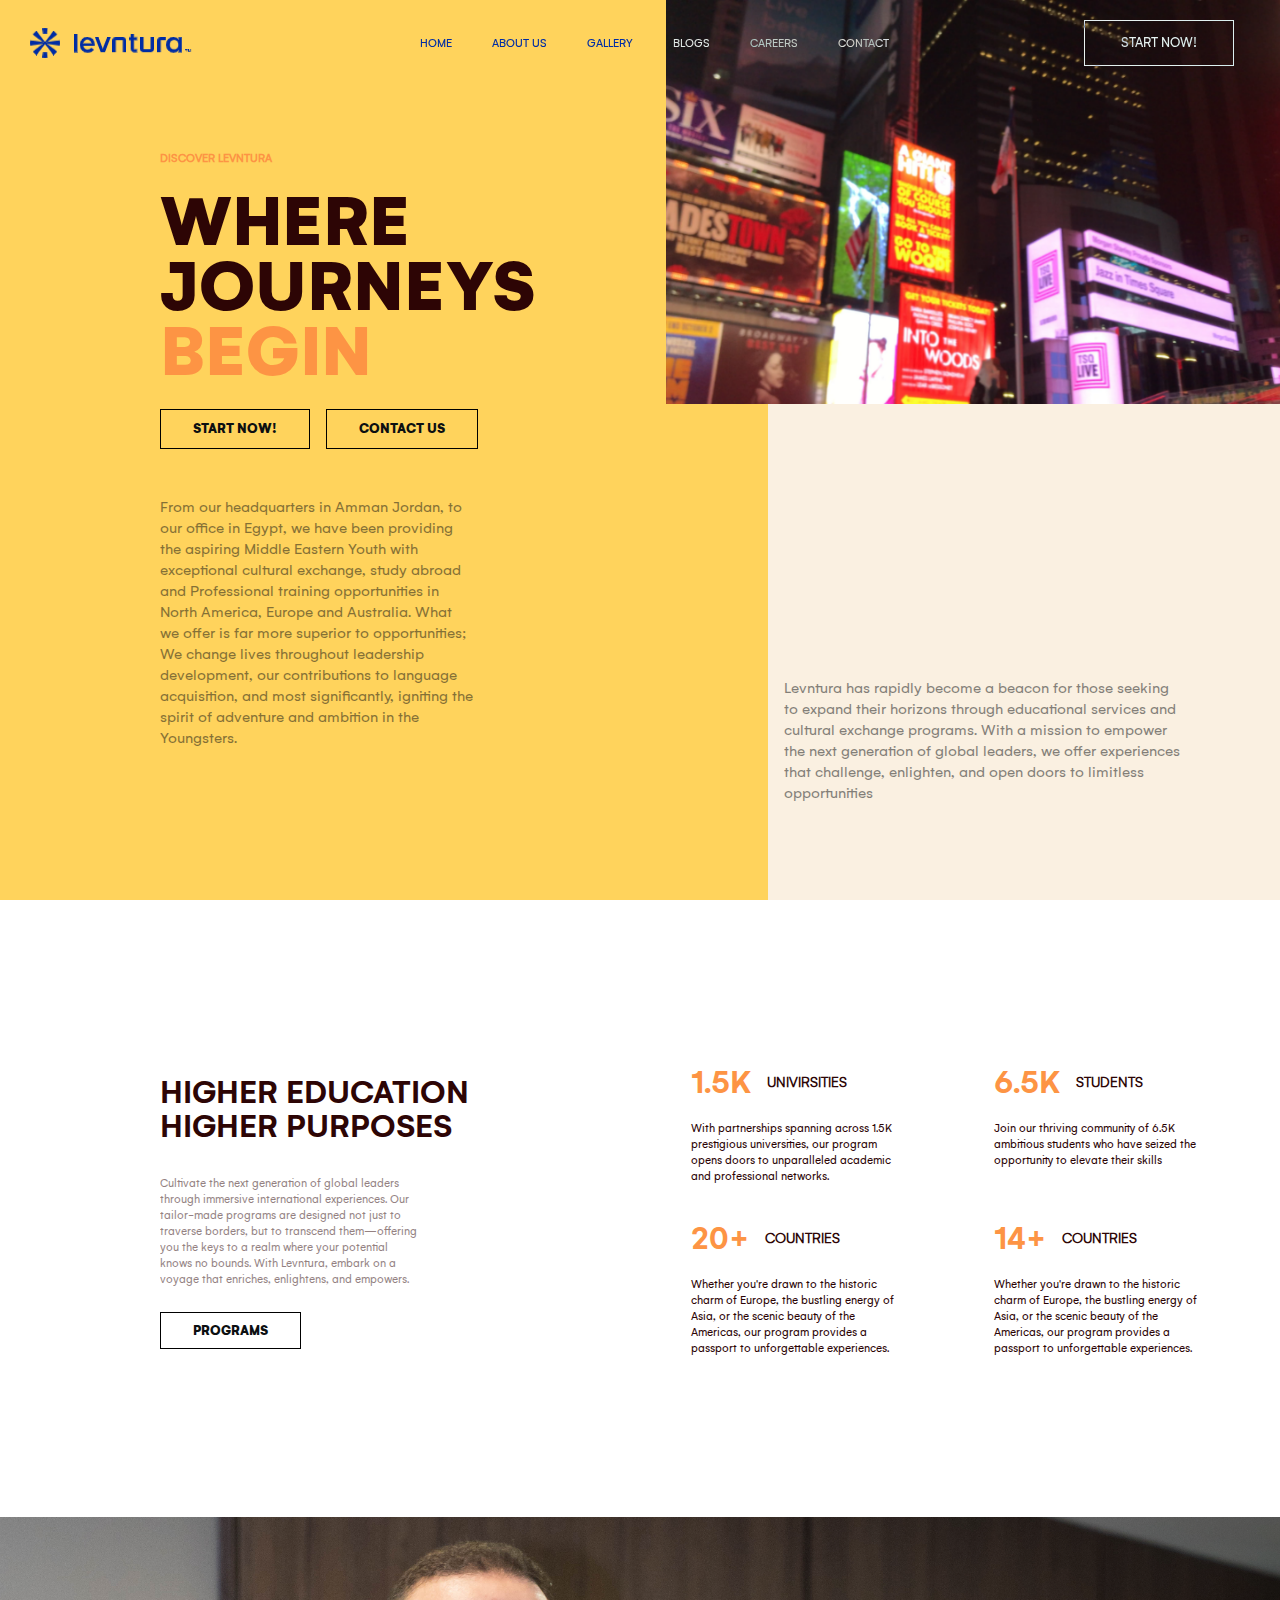
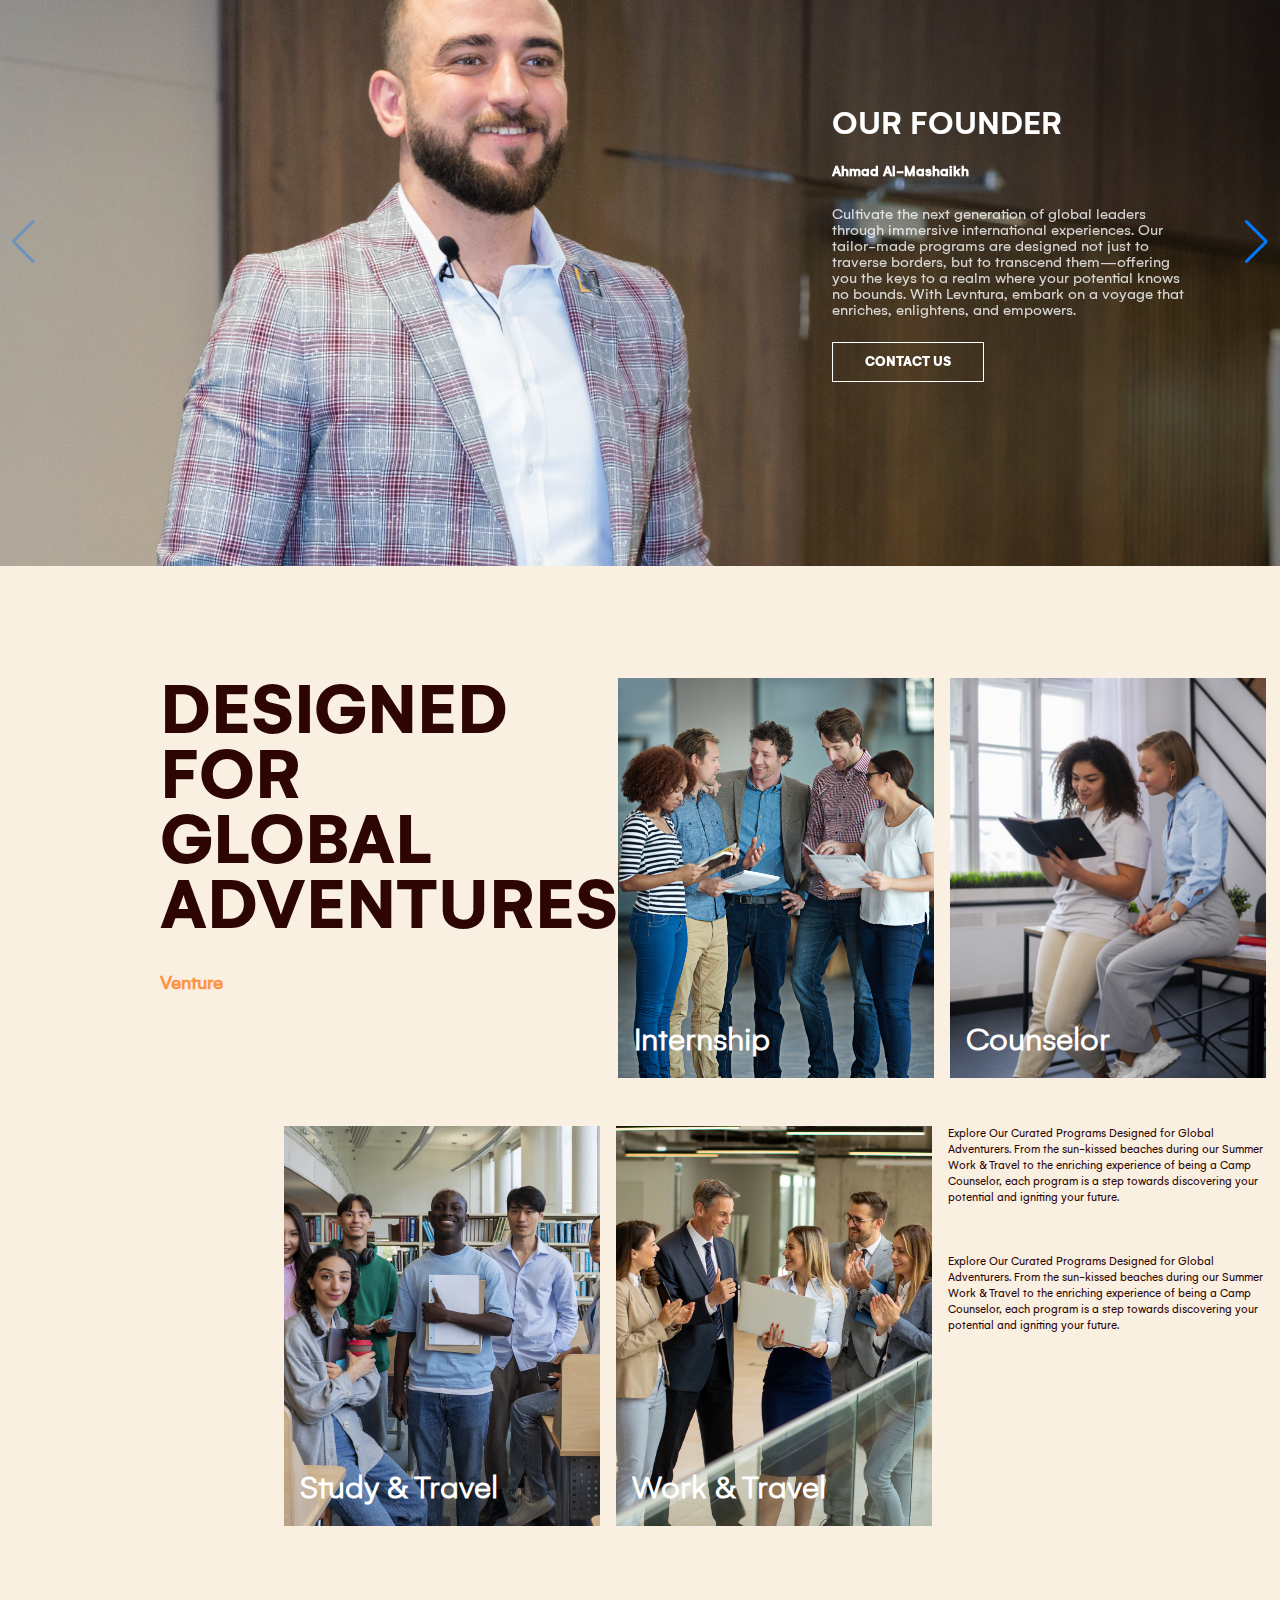
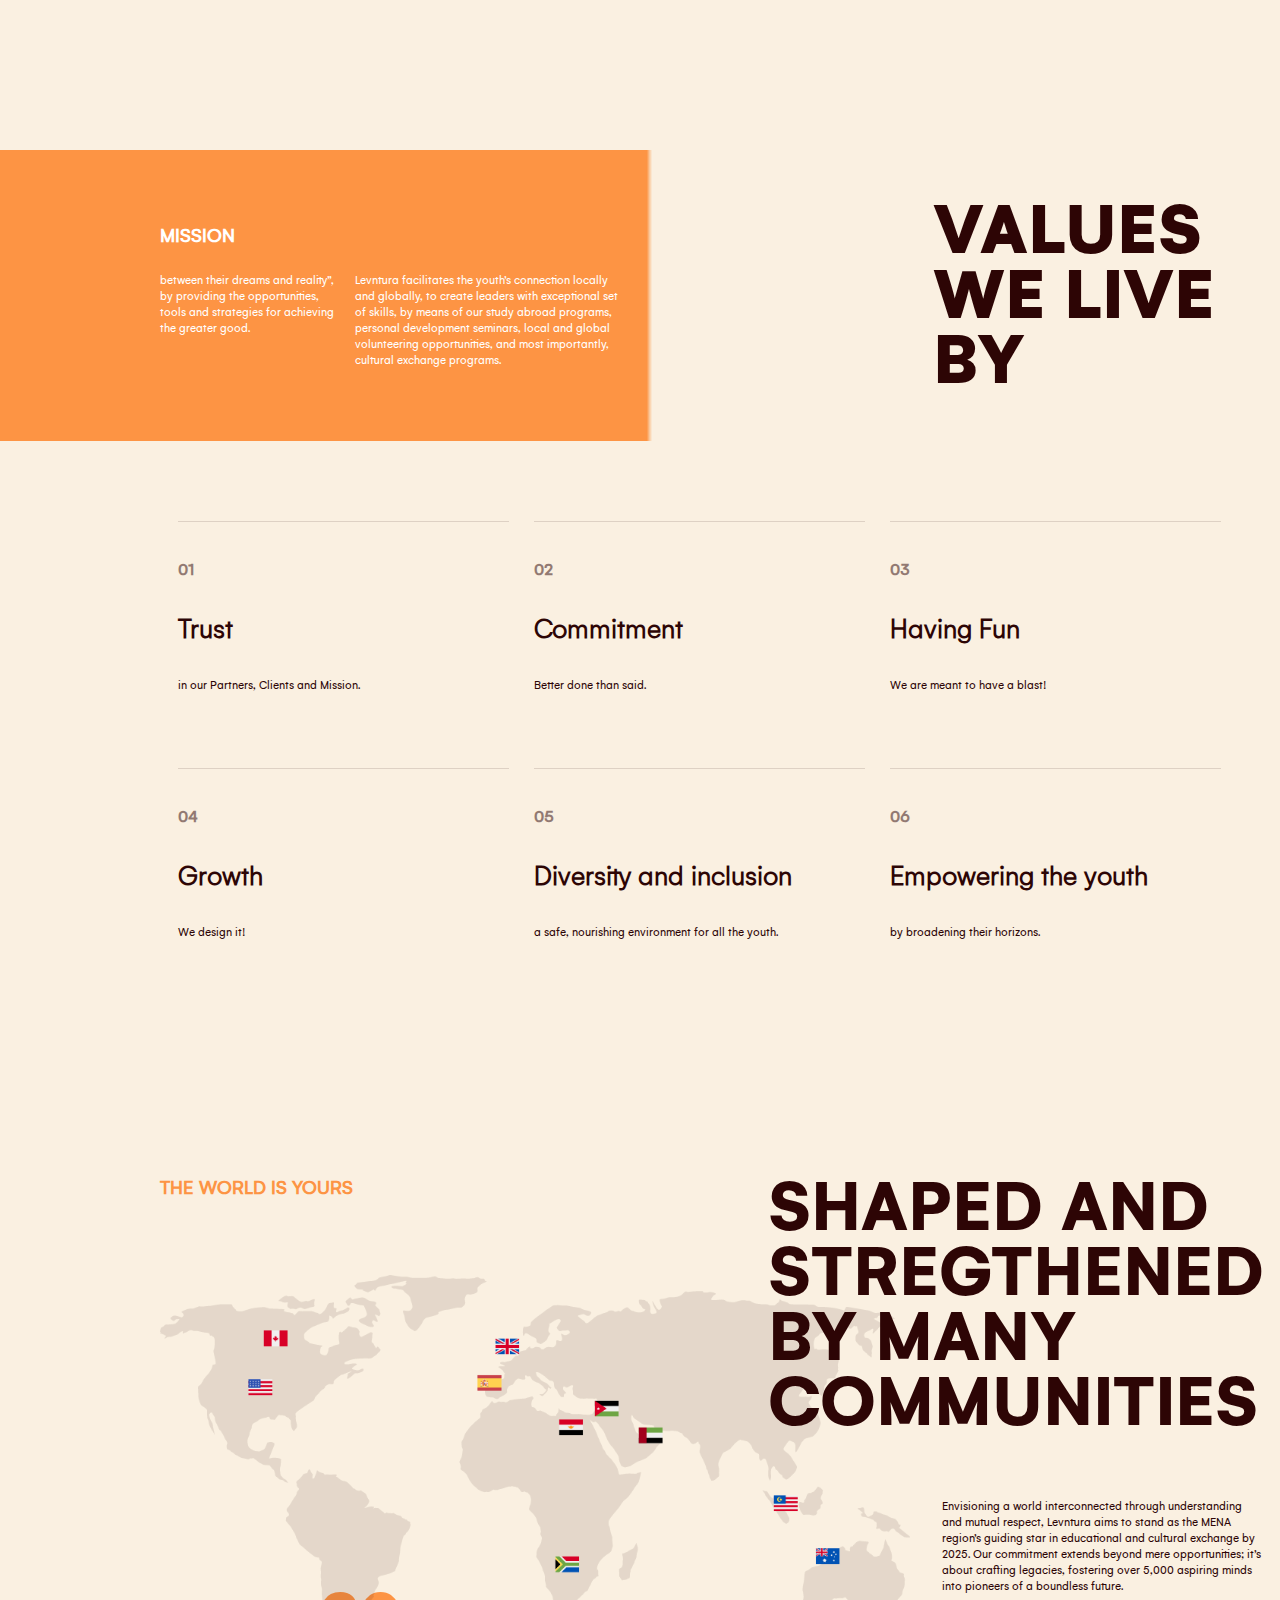
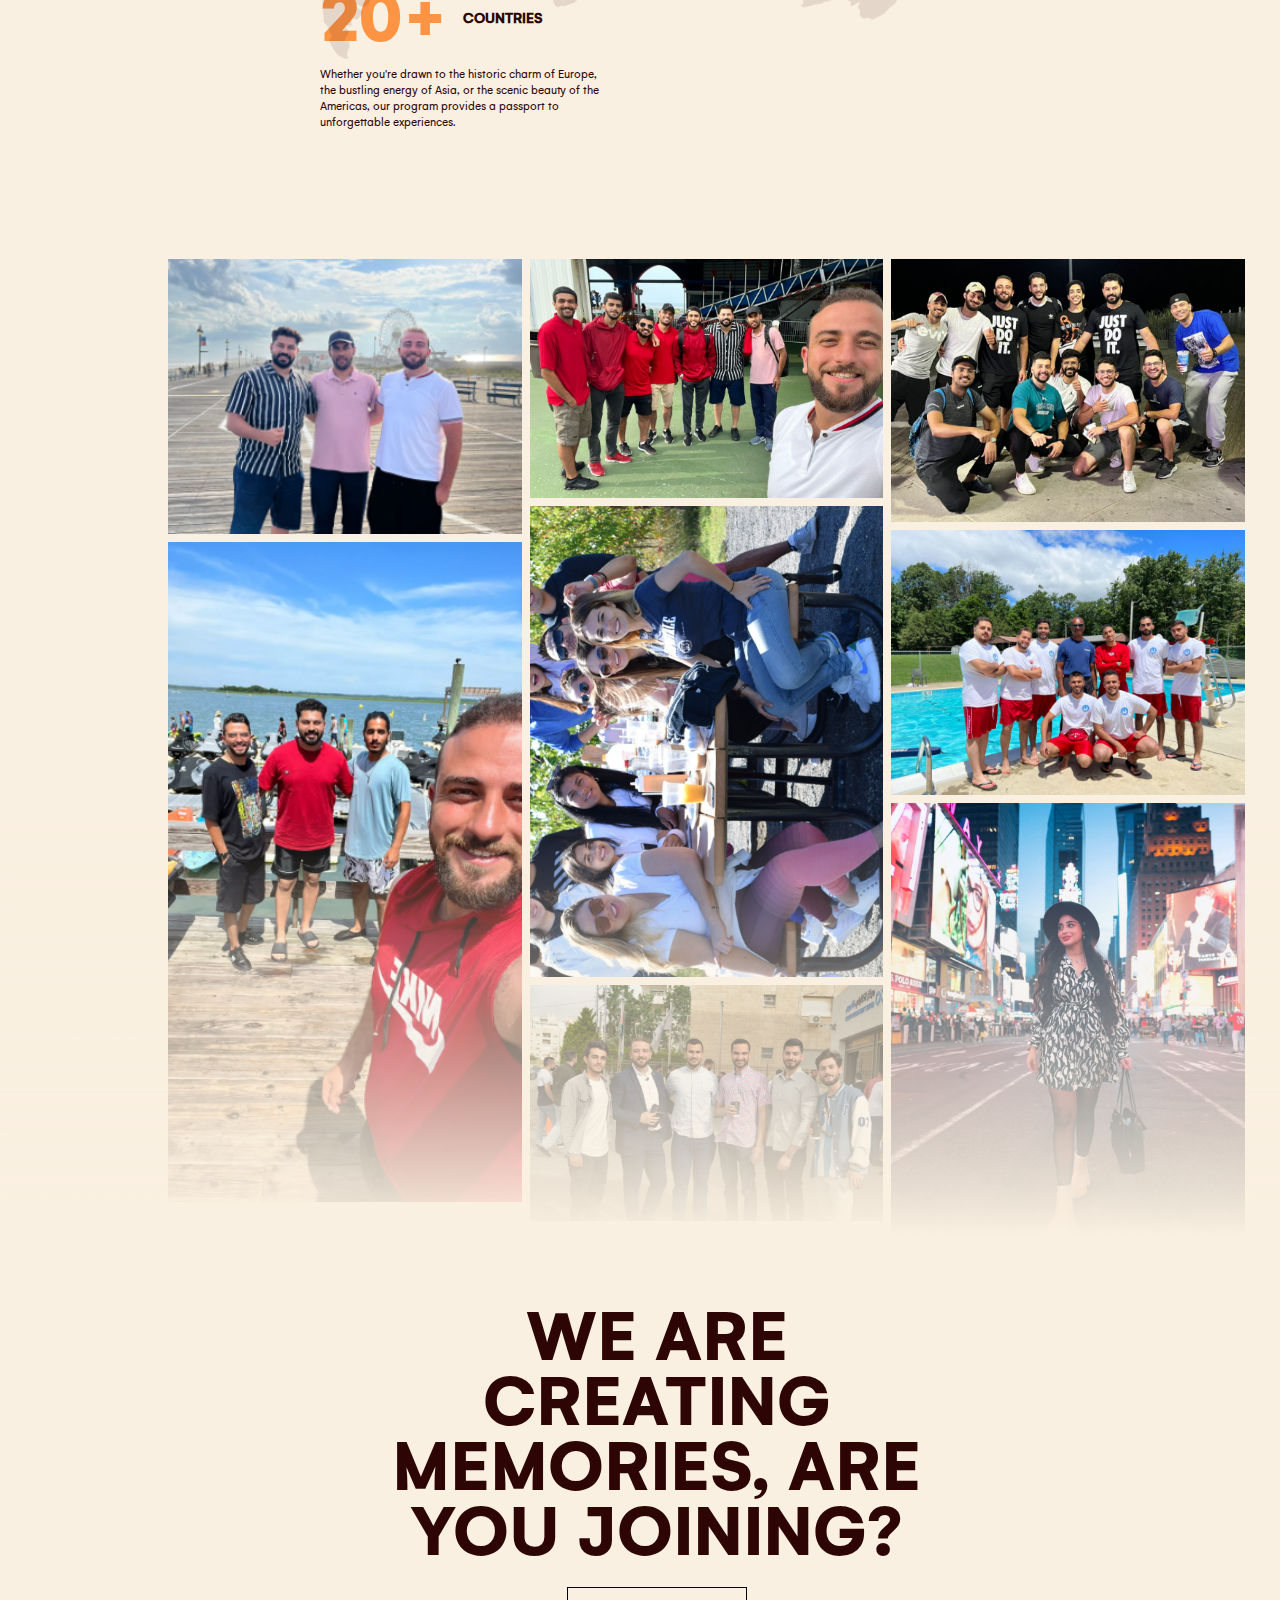
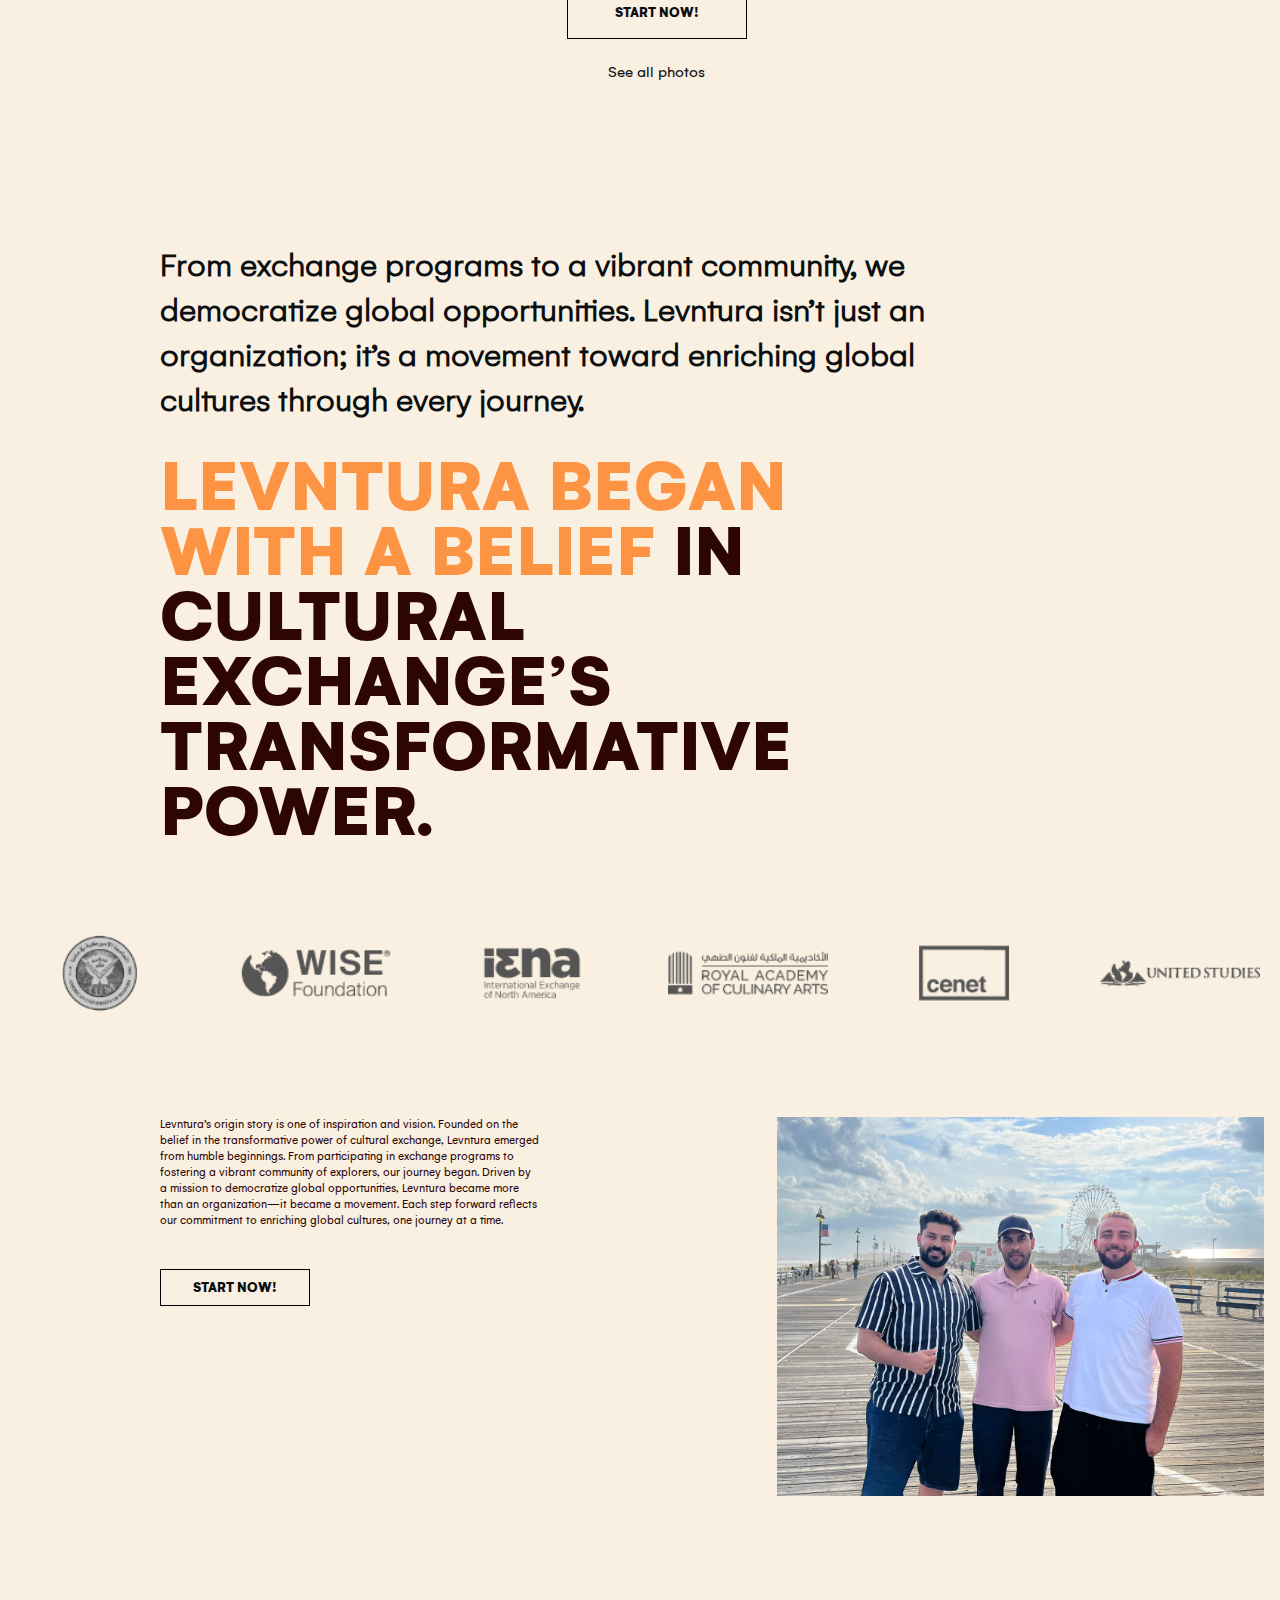
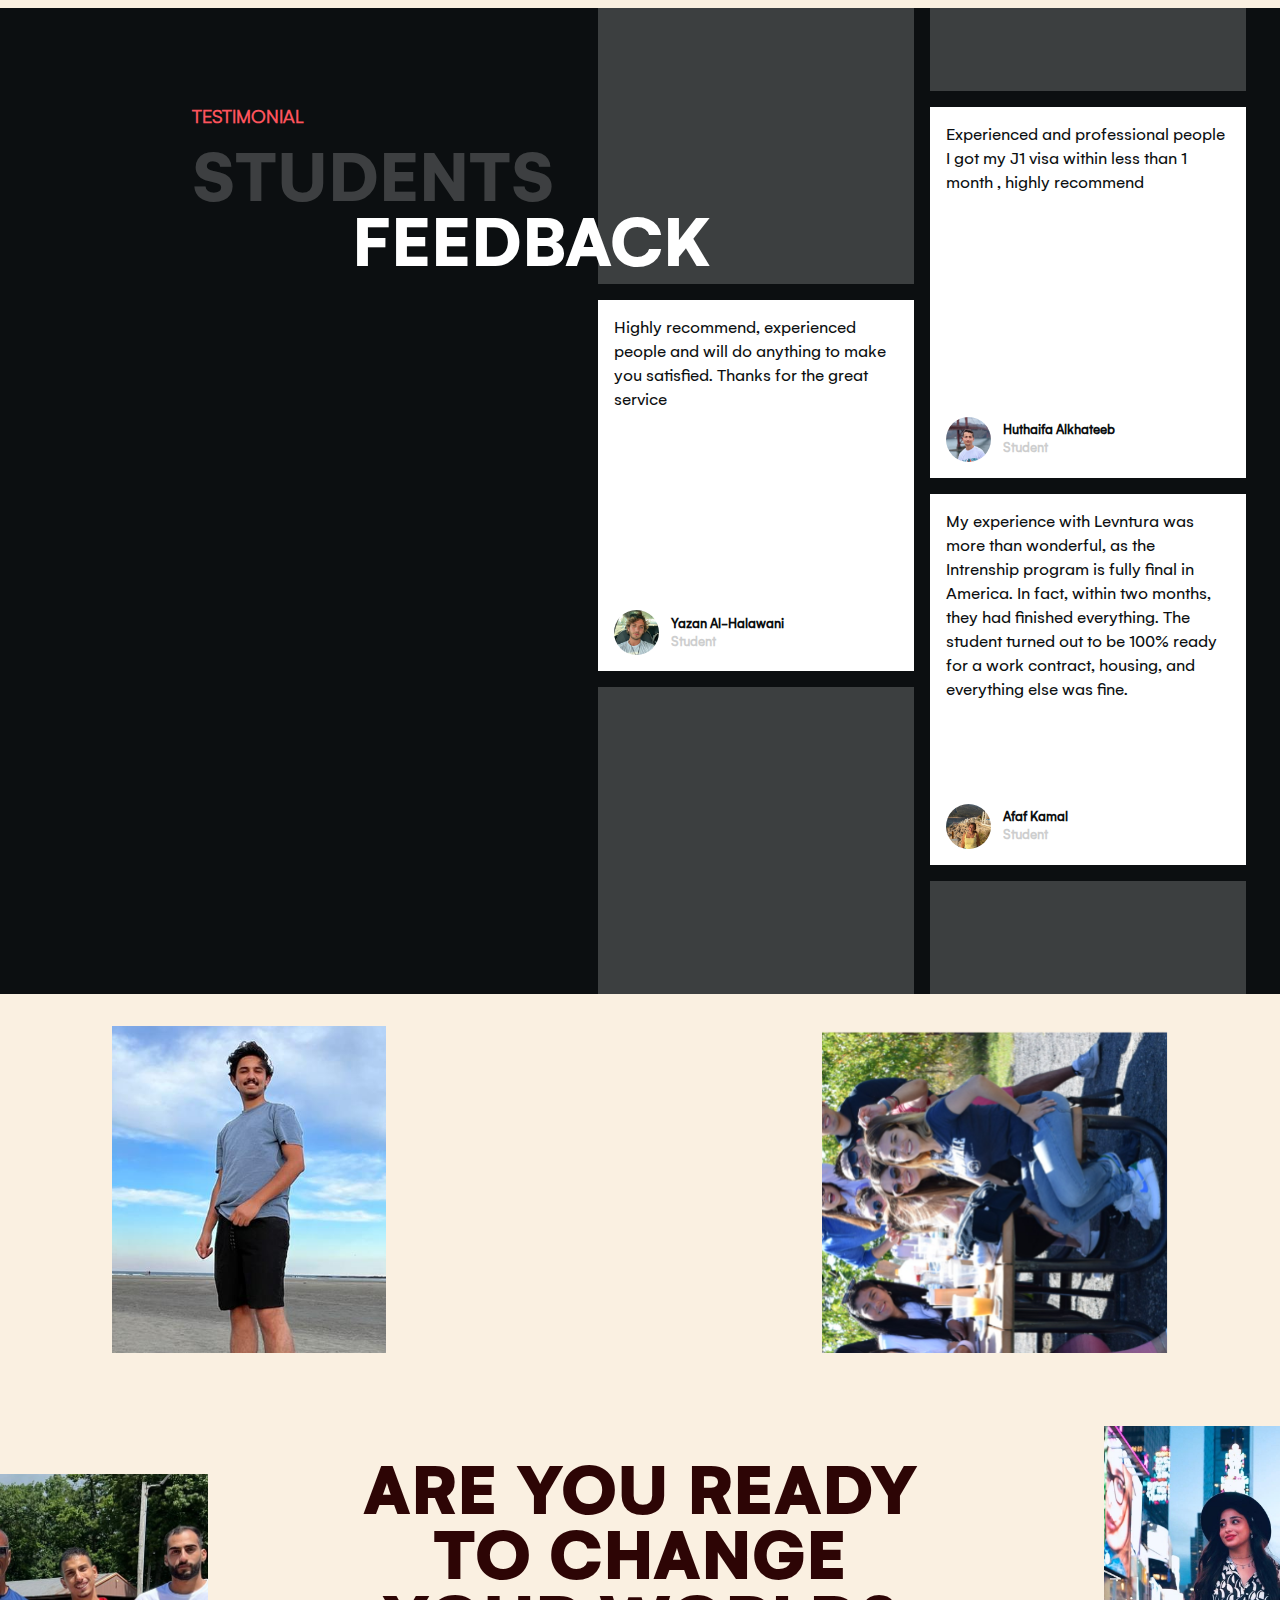
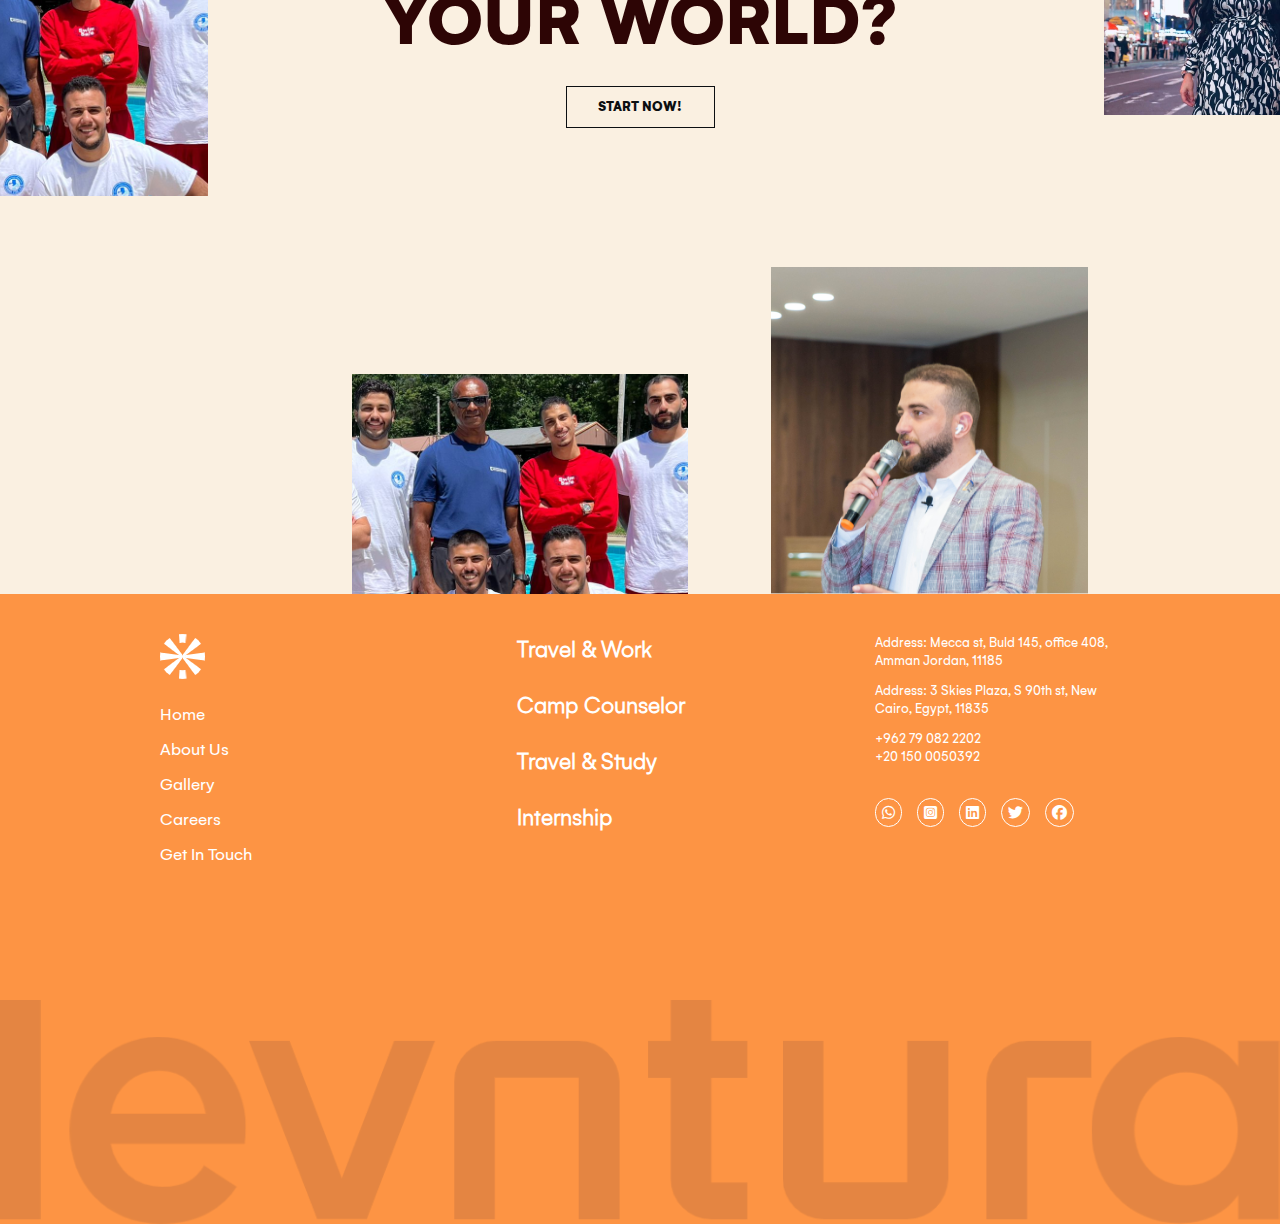
==== about.html @ bf14b99a "restored" ====
<!DOCTYPE html>
<html lang="en">
  <head>
    <meta charset="UTF-8" />
    <meta name="viewport" content="width=device-width, initial-scale=1.0" />
    <title>Levntura</title>

    <!-- Metatag -->
    <meta name="title" content="Mega" />
    <meta
      name="description"
      content="Levntura has rapidly become a beacon for those seeking to expand their horizons through educational services and cultural exchange programs. With a mission to empower the next generation of global leaders, we offer experiences that challenge, enlighten, and open doors to limitless opportunities."
    />
    <link rel="shortcut icon" href="icon.png" type="image/svg+xml" />

    <!-- Font Awesome Icons -->
    <link
      rel="stylesheet"
      href="https://cdnjs.cloudflare.com/ajax/libs/font-awesome/6.4.2/css/all.min.css"
    />
    <link rel="stylesheet" href="assets/css/swiper-bundle.min.css" />
    <link rel="stylesheet" href="assets/css/style.css" />
    <link rel="stylesheet" href="assets/css/responsive.css" />
  </head>
  <body>
    <div class="main">
      <!-- ------------------- Header Start ---------------------- -->
      <header class="header" data-header>
        <div class="home__navabr">
          <a href="index.html" class="logo">
            <img src="assets/images/Logo.png" alt="Levntura" />
          </a>

          <nav class="navbar" data-navbar>
            <div class="wrapper">
              <a href="#">
                <img
                  class="nav__logo"
                  src="assets/images/Logo.png"
                  alt="Levntura"
                />
              </a>

              <button
                class="nav-close-btn"
                aria-label="close menu"
                data-nav-toggler
              >
                <i class="fa-solid fa-xmark"></i>
              </button>
            </div>

            <ul class="navbar-list">
              <li class="navbar-item">
                <a href="index.html" class="navbar-link" data-nav-link>Home</a>
              </li>

              <li class="navbar-item">
                <a href="about.html" class="navbar-link" data-nav-link
                  >About Us</a
                >
              </li>

              <li class="navbar-item">
                <a href="gallery.html" class="navbar-link" data-nav-link
                  >Gallery</a
                >
              </li>

              <li class="navbar-item">
                <a href="blogs.html" class="navbar-link" data-nav-link>Blogs</a>
              </li>

              <li class="navbar-item">
                <a href="careers.html" class="navbar-link" data-nav-link
                  >Careers</a
                >
              </li>

              <li class="navbar-item">
                <a href="contact.html" class="navbar-link" data-nav-link
                  >Contact</a
                >
              </li>
            </ul>

            <div class="nav__social_links">
              <a href=""><i class="fa-brands fa-whatsapp"></i></a>
              <a href=""><i class="fa-brands fa-square-instagram"></i></a>
              <a href=""><i class="fa-brands fa-linkedin"></i></a>
              <a href=""><i class="fa-brands fa-twitter"></i></a>
              <a href=""><i class="fa-brands fa-facebook"></i></a>
            </div>
          </nav>

          <button class="nav-open-btn" aria-label="open menu" data-nav-toggler>
            <i class="fa-solid fa-bars"></i>
          </button>

          <a href="contact.html" class="btn">Start Now! </a>

          <div class="overlay" data-nav-toggler data-overlay></div>
        </div>
      </header>

      <!-- ----------------------- About Hero Section ---------------------- -->
      <section class="about_hero">
        <div class="about_hero_left">
          <div class="container">
            <div class="about_left_content">
              <h6 class="about_small_title">Discover Levntura</h6>

              <h1 class="about_big_heading">
                Where Journeys <span class="orenged">Begin</span>
              </h1>

              <div class="buttons">
                <a href="" class="btn_one">Start Now!</a>
                <a href="" class="btn_two">Contact US</a>
              </div>

              <p class="about_article">
                From our headquarters in Amman Jordan, to our office in Egypt,
                we have been providing the aspiring Middle Eastern Youth with
                exceptional cultural exchange, study abroad and Professional
                training opportunities in North America, Europe and Australia.
                What we offer is far more superior to opportunities; We change
                lives throughout leadership development, our contributions to
                language acquisition, and most significantly, igniting the
                spirit of adventure and ambition in the Youngsters.
              </p>
            </div>
          </div>
        </div>
        <div class="about_hero_right">
          <div class="about_right_img">
            <img src="assets/images/about/about_hero.png" alt="" />
          </div>

          <div class="about_bottom_article">
            <p>
              Levntura has rapidly become a beacon for those seeking to expand
              their horizons through educational services and cultural exchange
              programs. With a mission to empower the next generation of global
              leaders, we offer experiences that challenge, enlighten, and open
              doors to limitless opportunities
            </p>
          </div>
        </div>
      </section>

      <!-- ----------------------- About Section Two ---------------------- -->

      <section class="education">
        <div class="container">
          <div class="education_content">
            <div class="education_left">
              <h2>
                HIGHER EDUCATION <br />
                HIGHER PURPOSES
              </h2>

              <p>
                Cultivate the next generation of global leaders through
                immersive international experiences. Our tailor-made programs
                are designed not just to traverse borders, but to transcend
                them—offering you the keys to a realm where your potential knows
                no bounds. With Levntura, embark on a voyage that enriches,
                enlightens, and empowers.
              </p>

              <a href="" class="btn_one">PROGRAMS</a>
            </div>

            <div class="education_right">
              <div class="education_right_first">
                <div class="details_container">
                  <div class="education_details">
                    <h1>1.5K</h1>

                    <h6>UNIVIRSITIES</h6>
                  </div>

                  <div class="education_article">
                    <p>
                      With partnerships spanning across 1.5K prestigious
                      universities, our program opens doors to unparalleled
                      academic and professional networks.
                    </p>
                  </div>
                </div>

                <div class="details_container">
                  <div class="education_details">
                    <h1>6.5K</h1>

                    <h6>STUDENTS</h6>
                  </div>

                  <div class="education_article">
                    <p>
                      Join our thriving community of 6.5K ambitious students who
                      have seized the opportunity to elevate their skills
                    </p>
                  </div>
                </div>
              </div>

              <div class="education_right_second">
                <div class="details_container">
                  <div class="education_details">
                    <h1>20+</h1>

                    <h6>COUNTRIES</h6>
                  </div>

                  <div class="education_article">
                    <p>
                      Whether you're drawn to the historic charm of Europe, the
                      bustling energy of Asia, or the scenic beauty of the
                      Americas, our program provides a passport to unforgettable
                      experiences.
                    </p>
                  </div>
                </div>

                <div class="details_container">
                  <div class="education_details">
                    <h1>14+</h1>

                    <h6>COUNTRIES</h6>
                  </div>

                  <div class="education_article">
                    <p>
                      Whether you're drawn to the historic charm of Europe, the
                      bustling energy of Asia, or the scenic beauty of the
                      Americas, our program provides a passport to unforgettable
                      experiences.
                    </p>
                  </div>
                </div>
              </div>
            </div>
          </div>
        </div>
      </section>

      <!-- ----------------------- About Section Three ---------------------- -->

      <section class="founders">
        <div class="founder_content">
          <!-- Swiper -->
          <div class="swiper mySwiper">
            <div class="swiper-wrapper">
              <div class="swiper-slide">
                <div class="founder_img">
                  <div class="founder_info">
                    <h2>OUR FOUNDER</h2>

                    <h6>Ahmad Al-Mashaikh</h6>
                    <p class="article">
                      Cultivate the next generation of global leaders through
                      immersive international experiences. Our tailor-made
                      programs are designed not just to traverse borders, but to
                      transcend them—offering you the keys to a realm where your
                      potential knows no bounds. With Levntura, embark on a
                      voyage that enriches, enlightens, and empowers.
                    </p>

                    <a href="" class="btn_three">Contact Us</a>
                  </div>
                </div>
              </div>
              <div class="swiper-slide">
                <div class="founder_img">
                  <div class="founder_info">
                    <h2>OUR FOUNDER</h2>

                    <h6>Ahmad Al-Mashaikh</h6>
                    <p class="article">
                      Cultivate the next generation of global leaders through
                      immersive international experiences. Our tailor-made
                      programs are designed not just to traverse borders, but to
                      transcend them—offering you the keys to a realm where your
                      potential knows no bounds. With Levntura, embark on a
                      voyage that enriches, enlightens, and empowers.
                    </p>

                    <a href="" class="btn_three">Contact Us</a>
                  </div>
                </div>
              </div>
            </div>
            <div class="swiper-button-next"></div>
            <div class="swiper-button-prev"></div>
          </div>
        </div>
      </section>

      <!-- ----------------------- About Section Four ---------------------- -->
      <section class="about_venture">
        <div class="container">
          <div class="about_venture_content">
            <div class="venture_top_content">
              <div class="venture_headings">
                <h1>Designed for Global AdventureS</h1>

                <h4>Venture</h4>
              </div>

              <div class="venture_images">
                <div class="venture_card__image">
                  <img src="assets/images/about/a-v-1.png" alt="image" />

                  <h3 class="programe_name">Internship</h3>
                </div>

                <div class="venture_card__image">
                  <img src="assets/images/about/a-v-2.png" alt="image" />

                  <h3 class="programe_name">Counselor</h3>
                </div>
              </div>
            </div>

            <div class="venture_bottom_content">
              <div class="venture_images">
                <div class="venture_card__image">
                  <img src="assets/images/about/a-v-3.png" alt="image" />

                  <h3 class="programe_name">Study & Travel</h3>
                </div>

                <div class="venture_card__image">
                  <img src="assets/images/about/a-v-4.png" alt="image" />

                  <h3 class="programe_name">Work & Travel</h3>
                </div>

                <div class="venture_card__image">
                  <p>
                    Explore Our Curated Programs Designed for Global
                    Adventurers. From the sun-kissed beaches during our Summer
                    Work & Travel to the enriching experience of being a Camp
                    Counselor, each program is a step towards discovering your
                    potential and igniting your future.
                  </p>

                  <p>
                    Explore Our Curated Programs Designed for Global
                    Adventurers. From the sun-kissed beaches during our Summer
                    Work & Travel to the enriching experience of being a Camp
                    Counselor, each program is a step towards discovering your
                    potential and igniting your future.
                  </p>
                </div>
              </div>
            </div>
          </div>
        </div>
      </section>

      <!-- ----------------------- Mission Section ---------------------- -->
      <section class="mission">
        <div class="mission_top">
          <div class="container">
            <div class="mission_top_content">
              <div class="small_title">
                <h4>Mission</h4>

                <div class="mission-article">
                  <p>
                    between their dreams and reality”, by providing the
                    opportunities, tools and strategies for achieving the
                    greater good.
                  </p>

                  <article>
                    Levntura facilitates the youth’s connection locally and
                    globally, to create leaders with exceptional set of skills,
                    by means of our study abroad programs, personal development
                    seminars, local and global volunteering opportunities, and
                    most importantly, cultural exchange programs.
                  </article>
                </div>
              </div>

              <div class="large_title">
                <h1>Values we live by</h1>
              </div>
            </div>
          </div>
        </div>

        <div class="container">
          <div class="mission_bottom">
            <div class="mission__list">
              <div class="mission__list-box">
                <h4 class="number">01</h4>
                <h4>Trust</h4>
                <p>in our Partners, Clients and Mission.</p>
              </div>
              <div class="mission__list-box">
                <h4 class="number">02</h4>
                <h4>Commitment</h4>
                <p>Better done than said.</p>
              </div>
              <div class="mission__list-box">
                <h4 class="number">03</h4>
                <h4>Having Fun</h4>
                <p>We are meant to have a blast!</p>
              </div>

              <div class="mission__list-box">
                <h4 class="number">04</h4>
                <h4>Growth</h4>
                <p>We design it!</p>
              </div>
              <div class="mission__list-box">
                <h4 class="number">05</h4>
                <h4>Diversity and inclusion</h4>
                <p>a safe, nourishing environment for all the youth.</p>
              </div>
              <div class="mission__list-box">
                <h4 class="number">06</h4>
                <h4>Empowering the youth</h4>
                <p>by broadening their horizons.</p>
              </div>
            </div>
          </div>
        </div>
      </section>

      <!-- ----------------------- About Section Five ---------------------- -->

      <section class="world_wide">
        <div class="container">
          <div class="world_content">
            <div class="world_top_headings">
              <h4>THE WORLD IS YOURS</h4>

              <h1>
                Shaped and <br />
                stregthened <br />
                by many <br />
                communities
              </h1>
            </div>

            <div class="world-map">
              <div class="world-map_image">
                <img src="assets/images/about/world-map.png" alt="" />
              </div>

              <article class="map_article">
                Envisioning a world interconnected through understanding and
                mutual respect, Levntura aims to stand as the MENA region’s
                guiding star in educational and cultural exchange by 2025. Our
                commitment extends beyond mere opportunities; it’s about
                crafting legacies, fostering over 5,000 aspiring minds into
                pioneers of a boundless future.
              </article>

              <div class="country">
                <div class="country_top">
                  <h1>20+</h1>

                  <h6>COUNTRIES</h6>
                </div>

                <div class="country_down">
                  <p>
                    Whether you're drawn to the historic charm of Europe, the
                    bustling energy of Asia, or the scenic beauty of the
                    Americas, our program provides a passport to unforgettable
                    experiences.
                  </p>
                </div>
              </div>
            </div>
          </div>
        </div>
      </section>

      <!-- ----------------------- About Section Six ---------------------- -->

      <section class="tour_images">
        <div class="container">
          <div class="images-content">
            <!-- Photo Grid -->
            <div class="row">
              <div class="column">
                <img src="assets/images/about/i1.png" style="width: 100%" />
                <img src="assets/images/about/i4.png" style="width: 100%" />
                <!-- <img src="assets/images/about/i7.png" style="width: 100%" /> -->
              </div>

              <div class="column">
                <img src="assets/images/about/i2.png" style="width: 100%" />
                <img src="assets/images/about/i5.png" style="width: 100%" />
                <img src="assets/images/about/i8.png" style="width: 100%" />
              </div>

              <div class="column">
                <img src="assets/images/about/i3.png" style="width: 100%" />
                <img src="assets/images/about/i6.png" style="width: 100%" />
                <img src="assets/images/about/i9.png" style="width: 100%" />
              </div>
            </div>
          </div>
        </div>
      </section>

      <!-- ----------------------- About Section Seven ---------------------- -->
      <section class="gardinets_image">
        <div class="gardients">
          <img src="assets/images/about/gardinets.png" alt="" />
        </div>
      </section>

      <!-- ----------------------- About Section Eight / All Image --------------------- -->
      <section class="all_images">
        <div class="container">
          <div class="images_content">
            <h1>
              We are <br />
              creating <br />
              memories, are <br />
              you joining?
            </h1>

            <a href="" class="btn_one">Start Now!</a>

            <a href="" class="see_all_btn"> See all photos </a>
          </div>
        </div>
      </section>

      <!-- ----------------------- About More Section ----------------------  -->
      <section class="about_more">
        <div class="about_more-top">
          <div class="container">
            <div class="about_more-content">
              <h2>
                From exchange programs to a vibrant community, we democratize
                global opportunities. Levntura isn’t just an organization; it’s
                a movement toward enriching global cultures through every
                journey.
              </h2>

              <h1>
                <span class="orenged">Levntura began with a belief</span> in
                cultural exchange’s transformative power.
              </h1>
            </div>
          </div>
        </div>

        <div class="brand__container swiper">
          <div class="brand__content">
            <div class="swiper-wrapper">
              <article class="swiper-slide">
                <div class="barand__image">
                  <img src="assets/images/about/am-1.png" alt="image" />
                </div>
              </article>

              <article class="swiper-slide">
                <div class="barand__image">
                  <img src="assets/images/home/b-2.png" alt="image" />
                </div>
              </article>

              <article class="swiper-slide">
                <div class="barand__image">
                  <img src="assets/images/home/b-3.png" alt="image" />
                </div>
              </article>

              <article class="swiper-slide">
                <div class="barand__image">
                  <img src="assets/images/home/b-4.png" alt="image" />
                </div>
              </article>

              <article class="swiper-slide">
                <div class="barand__image">
                  <img src="assets/images/home/b-5.png" alt="image" />
                </div>
              </article>

              <article class="swiper-slide">
                <div class="barand__image">
                  <img src="assets/images/home/b-6.png" alt="image" />
                </div>
              </article>
            </div>
          </div>
        </div>

        <div class="about_more_bottom">
          <div class="container">
            <div class="about_bottom_content">
              <div class="about_bottom-left">
                <p>
                  Levntura’s origin story is one of inspiration and vision.
                  Founded on the belief in the transformative power of cultural
                  exchange, Levntura emerged from humble beginnings. From
                  participating in exchange programs to fostering a vibrant
                  community of explorers, our journey began. Driven by a mission
                  to democratize global opportunities, Levntura became more than
                  an organization—it became a movement. Each step forward
                  reflects our commitment to enriching global cultures, one
                  journey at a time.
                </p>

                <a href="" class="btn_one">Start Now!</a>
              </div>

              <div class="about_bottom-right">
                <img src="assets/images/about/about-more.png" alt="" />
              </div>
            </div>
          </div>
        </div>
      </section>

      <!-- ----------------------- Students Testimonial ---------------------- -->
      <section class="testimonial">
        <div class="container">
          <div class="testimonial_content">
            <div class="left_content">
              <h4>TESTIMONIAL</h4>

              <h1>
                <span class="grey">STUDENTS</span> <br />
                <span class="white">FEEDBACK</span>
              </h1>
            </div>
            <div class="right_content">
              <div class="image__container">
                <div class="feedback_box">
                  <div class="blank-box"></div>
                  <div class="feed_back">
                    <div class="quotes">
                      <p>
                        Highly recommend, experienced people and will do
                        anything to make you satisfied. Thanks for the great
                        service
                      </p>
                    </div>

                    <div class="student_details">
                      <div class="student_img">
                        <img src="assets/images/home/s-1.png" alt="" />
                      </div>

                      <div class="student_name">
                        <h6>Yazan Al-Halawani</h6>
                        <h6 class="position">Student</h6>
                      </div>
                    </div>
                  </div>
                  <div class="blank-box"></div>
                </div>

                <div class="feedback_box">
                  <div class="blank-box"></div>
                  <div class="feed_back">
                    <div class="quotes">
                      <p>
                        Experienced and professional people I got my J1 visa
                        within less than 1 month , highly recommend
                      </p>
                    </div>

                    <div class="student_details">
                      <div class="student_img">
                        <img src="assets/images/home/s-2.png" alt="" />
                      </div>

                      <div class="student_name">
                        <h6>Huthaifa Alkhateeb</h6>
                        <h6 class="position">Student</h6>
                      </div>
                    </div>
                  </div>
                  <div class="feed_back">
                    <div class="quotes">
                      <p>
                        My experience with Levntura was more than wonderful, as
                        the Intrenship program is fully final in America. In
                        fact, within two months, they had finished everything.
                        The student turned out to be 100% ready for a work
                        contract, housing, and everything else was fine.
                      </p>
                    </div>

                    <div class="student_details">
                      <div class="student_img">
                        <img src="assets/images/home/s-3.png" alt="" />
                      </div>

                      <div class="student_name">
                        <h6>Afaf Kamal</h6>
                        <h6 class="position">Student</h6>
                      </div>
                    </div>
                  </div>
                  <div class="blank-box"></div>
                </div>
              </div>
            </div>
            <div class="card__container pc_hidden swiper">
              <div class="review_card">
                <div class="swiper-wrapper">
                  <article class="swiper-slide">
                    <div class="review_card__text">
                      <div class="blank-box"></div>
                      <div class="feed_back">
                        <div class="quotes">
                          <p>
                            Highly recommend, experienced people and will do
                            anything to make you satisfied. Thanks for the great
                            service
                          </p>
                        </div>

                        <div class="student_details">
                          <div class="student_img">
                            <img src="assets/images/home/s-1.png" alt="" />
                          </div>

                          <div class="student_name">
                            <h6>Yazan Al-Halawani</h6>
                            <h6 class="position">Student</h6>
                          </div>
                        </div>
                      </div>
                      <div class="blank-box_2"></div>
                      <div class="blank-box_2"></div>
                    </div>
                  </article>

                  <article class="swiper-slide">
                    <div class="review_card__text">
                      <div class="blank-box"></div>
                      <div class="feed_back">
                        <div class="quotes">
                          <p>
                            Experienced and professional people I got my J1 visa
                            within less than 1 month , highly recommend
                          </p>
                        </div>

                        <div class="student_details">
                          <div class="student_img">
                            <img src="assets/images/home/s-2.png" alt="" />
                          </div>

                          <div class="student_name">
                            <h6>Huthaifa Alkhateeb</h6>
                            <h6 class="position">Student</h6>
                          </div>
                        </div>
                      </div>
                      <div class="blank-box_2"></div>
                    </div>
                  </article>

                  <article class="swiper-slide">
                    <div class="review_card__text">
                      <div class="blank-box"></div>
                      <div class="feed_back">
                        <div class="quotes">
                          <p>
                            My experience with Levntura was more than wonderful,
                            as the Intrenship program is fully final in America.
                            In fact, within two months, they had finished
                            everything. The student turned out to be 100% ready
                            for a work contract, housing, and everything else
                            was fine.
                          </p>
                        </div>

                        <div class="student_details">
                          <div class="student_img">
                            <img src="assets/images/home/s-3.png" alt="" />
                          </div>

                          <div class="student_name">
                            <h6>Afaf Kamal</h6>
                            <h6 class="position">Student</h6>
                          </div>
                        </div>
                      </div>
                      <div class="blank-box_2"></div>
                    </div>
                  </article>
                </div>
              </div>
            </div>
          </div>
        </div>
      </section>

      <!-- ----------------------- Section Eleven ---------------------- -->
      <section class="image_showcase">
        <div class="images">
          <img class="top_one" src="assets/images/home/show-1.png" alt="" />
          <img class="top_two" src="assets/images/home/show-2.png" alt="" />
          <img class="center_one" src="assets/images/home/show-3.png" alt="" />
          <img class="center_two" src="assets/images/home/show-4.png" alt="" />
          <img class="bottom_one" src="assets/images/home/show-3.png" alt="" />
          <img class="bottom_two" src="assets/images/home/show-5.png" alt="" />
        </div>
        <div class="showcase-content">
          <div class="showcase_heading">
            <h1>
              Are You Ready <br />
              to Change <br />
              Your World?
            </h1>

            <a href="" class="start_btn">Start Now!</a>
          </div>
        </div>
      </section>

      <!-- ----------------------- Footer ---------------------- -->
      <footer class="footer about_footer">
        <div class="container">
          <div class="footer_content">
            <div class="short_links">
              <img src="assets/images/small-logo.png" alt="" />

              <a href="">Home</a>
              <a href="">About Us</a>
              <a href="">Gallery</a>
              <a href="">Careers</a>
              <a href="">Get In Touch</a>
            </div>

            <div class="service_items">
              <h3>Travel & Work</h3>
              <h3>Camp Counselor</h3>
              <h3>Travel & Study</h3>
              <h3>Internship</h3>
            </div>

            <div class="contact_info">
              <div class="address">
                <p>
                  Address: Mecca st, Buld 145, office 408, Amman Jordan, 11185
                </p>

                <p>
                  Address: 3 Skies Plaza, S 90th st, New Cairo, Egypt, 11835
                </p>

                <p>
                  +962 79 082 2202 <br />
                  +20 150 0050392
                </p>
              </div>

              <div class="social_links links">
                <a href=""><i class="fa-brands fa-whatsapp"></i></a>
                <a href=""><i class="fa-brands fa-square-instagram"></i></a>
                <a href=""><i class="fa-brands fa-linkedin"></i></a>
                <a href=""><i class="fa-brands fa-twitter"></i></a>
                <a href=""><i class="fa-brands fa-facebook"></i></a>
              </div>
            </div>
          </div>
        </div>

        <div class="bottom_logo">
          <img src="assets/images/footer-bg.png" alt="" />
        </div>
      </footer>
    </div>

    <!-- Swiper Js -->
    <script src="assets/js/swiper-bundle.min.js"></script>
    <!-- Js file -->
    <script src="assets/js/main.js"></script>
  </body>
</html>
---- assets/css/style.css ----
/* --------------- Fonts -------------------- */
@font-face {
  font-family: Gelion-Black;
  src: url(../fonts/Gelion\ Black.woff);
}

@font-face {
  font-family: Gelion-Regular;
  src: url(../fonts/Gelion\ Regular.woff);
}

@font-face {
  font-family: Gelion-Light;
  src: url(../fonts/Gelion\ Light.woff);
}

@font-face {
  font-family: Gelion-Medium;
  src: url(../fonts/Gelion\ Medium.woff);
}

@font-face {
  font-family: Gelion-Bold;
  src: url(../fonts/Gelion\ Bold.woff);
}

@font-face {
  font-family: Gelion-Semibold;
  src: url(../fonts/Gelion\ SemiBold.woff);
}

:root {
  --black: #0c0f11;
  --dark-bg: #0c0f11;
  --white: #ffffff;
  --sky-blue: #7abaff;
  --yellow: #ffd35c;
  --green: #89e0ba;
  --title-color: #fd9444;
  --heading-color: #ffffff;
  --about-primary-color: #2d0505;

  --bg-one: #d8e6e6;
  --grey-bg: #f5f6f7;
  --bg-two: #000037;
  --bg-three: #faf0e1;
  --bg-four: #ffd35c;
  --footer-bg: #5862ed;

  --gelion-black: "Gelion-Black";
  --gelion-regular: "Gelion-Regular";
  --gelion-light: "Gelion-Light";
  --gelion-medium: "Gelion-Medium";
  --gelion-bold: "Gelion-Bold";
  --gelion-semibold: "Gelion-Semibold";

  --h1: 74px;
  --h2: 34px;
  --h3: 24px;
  --h4: 20px;
  --h5: 18px;
  --h6: 14px;
  --text: 15px;
  --p: 16px;
  --link: 12px;

  --transition-1: 0.25s ease;
  --transition-2: 0.5s ease;
  --cubic-in: cubic-bezier(0.51, 0.03, 0.64, 0.28);
  --cubic-out: cubic-bezier(0.33, 0.85, 0.4, 0.96);
}

/* ----------------- Custom Css ------------------ */
*,
*::before,
*::after {
  margin: 0;
  padding: 0;
  box-sizing: border-box;
}

html {
  font-family: var(--gelion-regular);
  scroll-behavior: smooth;
}

::-webkit-scrollbar {
  display: none;
}

body {
  background-color: var(--white);
  color: var(--black);
}

li {
  list-style: none;
}

a {
  color: inherit;
  text-decoration: none;
}

img {
  display: block;
  width: 100%;
  height: auto;
}

input,
button {
  background: none;
  border: none;
  font: inherit;
  color: inherit;
}

input {
  width: 100%;
}

input::-webkit-search-cancel-button {
  display: none;
}

img {
  height: 100%;
  width: 100%;
  object-fit: cover;
}

button {
  cursor: pointer;
}

h1 {
  font-size: var(--fs-1);
  text-transform: uppercase;
}

h2 {
  font-size: var(--fs-2);
}

h3 {
  font-size: var(--fs-3);
}

h4 {
  font-size: var(--fs-4);
}

h5 {
  font-size: var(--fs-5);
}

h6 {
  font-size: var(--fs-6);
}

img {
  display: block;
  max-width: 100%;
  height: auto;
}

.container {
  max-width: 1560px;
  margin: 0 auto;
  padding-left: 10rem;
  padding-right: 1rem;
  overflow: hidden;
}


/*--------------------------- HEADER ----------------------------------*/

.header .btn {
  display: none;
}

.header {
  position: fixed;
  top: 0;
  left: 0;
  right: 0;
  padding: 20px 10px;
  z-index: 999;
}

.header .home__navabr {
  display: flex;
  justify-content: space-between;
  align-items: center;
}

.header .logo img {
  width: 115px;
}

.navbar {
  position: fixed;
  top: 0;
  right: 0;
  background-color: var(--black);
  color: var(--white);
  display: flex;
  align-items: center;
  width: 80%;
  height: 100%;
  padding: 20px;
  z-index: 9999;
  transform: translateX(100%);
  visibility: hidden;
  transition: 0.25s var(--cubic-in);
}

.navbar.active {
  transform: translateX(0);
  visibility: visible;
  transition: 0.5s var(--cubic-out);
}

.navbar .wrapper .nav__logo {
  position: absolute;
  width: 162px;
  top: 2rem;
}

.navbar .navbar-list {
  position: absolute;
  left: 1rem;
  display: flex;
  flex-direction: column;
  align-items: start;
  gap: 14px;
  padding-inline: 3px;
}

.navbar .navbar-list .navbar-link {
  display: block;
  font-size: var(--h3);
}

.nav-close-btn {
  transition: var(--transition-1);
  position: absolute;
  top: 2rem;
  right: 1rem;
}

.nav-close-btn i {
  font-size: 30px;
}

.navbar-link {
  color: var(--white);
  font-size: 20pt;
  font-family: var(--ff-tthoves-regular);
  transition: var(--transition-1);
  padding-left: -4rem;
}

.nav__social_links {
  position: absolute;
  left: 1rem;
  bottom: 1rem;
}

.nav__social_links a {
  padding-inline: 10px;
  font-size: 20px;
}

header .btn {
  margin-right: 1rem;
  display: flex;
  align-items: center;
  justify-content: center;
  padding: 13px 46px;
  border: 1px solid var(--white);
  color: var(--white);
  transition: all 0.2s ease;
  font-size: 14px;
  text-transform: uppercase;
  font-family: var(--black);
}

.header .btn:hover {
  color: rebeccapurple;
  border: 1px solid rebeccapurple;
}

.header .btn a {
  color: var(--black);
}

.header .btn img {
  width: 19px;
}

.nav-open-btn i {
  font-size: 22px;
  color: white;
}

.nav-open-btn.scrolled i {
  font-size: 25px;
  color: var(--black);
}

.header.scrolled .nav-open-btn i {
  color: var(--black);
}

.overlay {
  position: fixed;
  inset: 0;
  background-color: var(--raisin-black_90);
  transition: var(--transition-2);
  opacity: 0;
  pointer-events: none;
}

.overlay.active {
  opacity: 1;
  pointer-events: all;
}

@media (min-width: 992px) {
  .header {
    padding: 20px 30px;
    position: fixed;
    mix-blend-mode: difference;
  }

  .header .logo img {
    width: 162px;
  }

  .header .btn img {
    width: 19px;
  }

  header .btn {
    padding: 13px 36px;
  }

  .nav-open-btn,
  .overlay,
  .navbar .wrapper {
    display: none;
  }

  .navbar,
  .navbar.active {
    all: unset;
  }

  .navbar .navbar-list {
    position: relative;
    display: flex;
    flex-direction: row;
    text-transform: uppercase;
    gap: 40px;
  }

  .navbar .navbar-list .navbar-link {
    font-size: 12px;
    color: var(--white);
  }

  .header.scrolled .navbar-list .navbar-link {
    color: var(--black);
  }

  .nav__social_links {
    display: none;
  }

  .contact-link {
    display: none;
  }

  .header .btn {
    display: inline-flex;
  }
}

@media (min-width: 1340px) {
  .header {
    padding: 20px 30px;
    position: fixed;
  }

  .header .logo img {
    width: 162px;
  }

  .header .btn img {
    width: 19px;
  }

  .header.scrolled .btn img {
    filter: grayscale(0%) brightness(100%);
    color: #fff;
  }

  .header.scrolled .nav-open-btn img {
    filter: grayscale(100%) brightness(0%);
  }

  .header.scrolled .navbar-list .navbar-link {
    color: var(--black);
  }

  .navbar .navbar-list .navbar-link {
    font-size: var(--link);
  }

  .navbar .navbar-list {
    position: relative;
    display: flex;
    flex-direction: row;
    text-transform: uppercase;
    gap: 40px;
  }

  .nav__social_links {
    display: none;
  }

  .contact-link {
    display: none;
  }
}

/* ---------------------------------Home Start -----------------------------*/

.home {
  position: relative;
  width: 100%;
  height: 100%;
}

.home video {
  object-fit: cover;
  width: 100%;
  height: 100%;
  position: absolute;
  top: 0;
  left: 0;
}

.home__content {
  position: relative;
  color: var(--white);
  padding-top: 31%;
  padding-bottom: 15%;
}

.stroke_text {
  -webkit-text-stroke: 1px rgba(247, 247, 247, 0.852);
  -webkit-text-fill-color: transparent;
  font-family: var(--gelion-black);
  font-size: var(--h1);
  line-height: 65px;
}

.home__top {
  display: flex;
  align-items: flex-end;
  justify-content: space-between;
  width: 90%;
}

.home__top .home-heading {
  font-size: var(--h1);
  font-family: var(--gelion-black);
  text-transform: uppercase;
  line-height: 65px;
  font-weight: 900;
}

.home-context {
  display: flex;
  flex-direction: column;
  gap: 25px;
}

.home-context p {
  font-size: var(--link);
  text-align: left;
}

.home__down {
  margin-top: 1rem;
  width: 90%;
}

.home__down .liner {
  height: 1px;
  width: 70%;
  background-color: #a5a5a5;
}

.btn_links {
  margin-top: 20px;
  display: flex;
  align-items: center;
  justify-content: space-between;
}

.btn-area {
  font-size: var(--h6);
  display: flex;
  align-items: center;
  justify-content: center;
  gap: 20px;
  transition: all 0.3s ease;
}

.btn-area:hover i {
  margin-left: 17px;
}

.btn-area i {
  border: 1px solid var(--white);
  padding: 15px;
  border-radius: 50px;
  transition: all 0.3s ease;
  margin-left: 8px;
}

.links {
  display: flex;
  align-items: center;
  justify-content: center;
  gap: 15px;
}

.links i {
  border: 1px solid var(--white);
  padding: 6px;
  border-radius: 50px;
  transition: all 0.3s ease;
  font-size: 15px;
}

/* --------------------------- Section Two ------------------------ */

.places {
  height: auto;
  padding: 4rem 0;
  background-color: var(--grey-bg);
  width: 100%;
  z-index: 99;
  position: relative;
}

/* ------------ White Bg Card ------------------- */

.card__text {
  width: 680px;
  height: 693px;
  background-color: var(--white);
  padding: 3rem;
  padding-left: 10rem;
  position: absolute;
  top: -15%;
  z-index: -1;
}

.left__card h1 {
  font-family: var(--gelion-black);
  text-transform: uppercase;
  font-size: var(--h2);
  font-weight: 900;
  line-height: 45px;
  padding-bottom: 18px;
}

.left__card p {
  width: 100%;
  font-size: var(--p);
  color: #0c0f11;
  opacity: 0.5;
}

.top_card h1 {
  font-family: var(--gelion-black);
  font-size: var(--h2);
  font-weight: 900;
  line-height: 45px;
}

.article_image_part {
  height: 600px;
  display: flex;
  flex-direction: column;
  align-items: end;
  justify-content: center;
  gap: 0px;
  position: relative;
  width: 100%;
}

.article_image_part p {
  width: 40%;
  font-family: var(--gelion-regular);
  font-size: var(--p);
  font-weight: normal;
  font-style: normal;
  color: #0c0f11;
  margin-bottom: 1rem;
}

/*------------- Slider  -------------- */

.card__container {
  width: 100%;
}

.card__content {
  overflow: hidden;
  width: 100%;
}

.card__image {
  height: 300px;
  display: flex;
  position: relative;
  overflow: hidden;
}

.card__image .city_name {
  position: absolute;
  bottom: 1.2rem;
  left: 1.2rem;
  color: var(--white);
  font-size: var(--h3);
  font-family: var(--gelion-regular);
}

.card__image img {
  width: 100%;
  height: 100%;
  object-fit: cover;
  transform: scale(1);
  transition: -webkit-transform 300ms ease;
  transition: transform 300ms ease;
  transition: transform 300ms ease, -webkit-transform 300ms ease;
}

.card__image img:hover {
  -webkit-transform: scale(1.3);
  transform: scale(1.3);
}

/* --------------------------- Section Three ------------------------ */

.programs {
  padding: 7rem 0;
  background-color: var(--bg-one);
  width: 100%;
  position: relative;
}

.small__heading {
  display: flex;
  align-items: center;
  gap: 3rem;
}

.title {
  font-size: var(--link);
  position: absolute;
  left: 2rem;
  display: flex;
  flex-direction: column;
  gap: 25px;
  color: #002d2d;
}

.title_part {
  display: flex;
  flex-direction: column;
  align-items: self-start;
  justify-content: start;
  gap: 25px;
}

.main_heading {
  margin-top: 2rem;
  display: flex;
  align-items: center;
  width: 90%;
  gap: 12rem;
}

.main_heading h1 {
  font-size: var(--h1);
  font-family: var(--gelion-black);
  color: #002d2d;
  text-transform: uppercase;
}

.main_heading a {
  color: #002d2d;
  width: 170px;
}

.main_heading a i {
  border: 1px solid #002d2d;
  padding: 10px;
  border-radius: 50px;
  transition: all 0.3s ease;
  margin-left: 5px;
}

.main_heading a:hover i {
  margin-left: 17px;
}

.card__container {
  margin-top: 2rem;
}

.program_card__image {
  width: 100%;
  height: 400px;
  display: flex;
  position: relative;
  overflow: hidden;
}

.program_card__image .programe_name {
  position: absolute;
  bottom: 0.5rem;
  text-align: center;
  color: var(--white);
  font-size: var(--h2);
  font-family: var(--gelion-regular);
  width: 100%;
}

.program_card__image img {
  width: 100%;
  height: 100%;
  object-fit: cover;
  transform: scale(1);
  transition: -webkit-transform 300ms ease;
  transition: transform 300ms ease, -webkit-transform 300ms ease;
}

.program_card__image img:hover {
  -webkit-transform: scale(1.3);
  transform: scale(1.3);
}

/* --------------------------- About US ------------------------ */
.about {
  padding: 7rem 0;
}

.about_title h1 {
  font-family: var(--gelion-black);
  font-size: var(--h1);
  font-weight: 900;
  line-height: 65px;
  color: var(--bg-two);
}

.brand__container {
  margin-top: 2rem;
  height: 200px;
  padding-top: 1rem;
}

.barand__image {
  width: 160px;
  filter: grayscale(100%) brightness(80%);
}

.about__bottom {
  width: 100%;
  display: flex;
  align-items: self-start;
  justify-content: space-between;
}

.about__bottom a {
  color: #002d2d;
  display: flex;
  align-items: center;
  justify-content: center;
  flex-wrap: nowrap;
  gap: 12px;
}

.about__bottom a i {
  border: 1px solid var(--black);
  padding: 10px;
  border-radius: 50px;
  transition: all 0.3s ease;
}

.about__bottom a:hover i {
  margin-left: 17px;
}

.article {
  display: flex;
  gap: 24px;
  width: 70%;
}

.article p {
  width: 50%;
  font-size: var(--p);
  font-family: var(--gelion-regular);
  line-height: 21px;
  color: #000037;
}

/* ----------------------- Section Four ------------------------- */
.work {
  padding: 7rem 0;
  background-color: var(--bg-two);
  color: var(--white);
}

.work__heading__btn .work_heading {
  width: 70%;
  display: flex;
  align-items: center;
  justify-content: space-between;
}

.work__heading__btn .work_heading h1 {
  font-size: var(--h1);
  font-family: var(--gelion-black);
  line-height: 65px;
}

.work__heading__btn .work_heading p {
  width: 70%;
}

.work__heading__btn a {
  margin-top: 24px;
  display: flex;
  align-items: center;
  justify-content: start;
  flex-wrap: nowrap;
  gap: 12px;
  width: 170px;
  transition: all 0.3s ease;
}

.work__heading__btn a i {
  border: 1px solid var(--white);
  padding: 10px;
  border-radius: 50px;
  transition: all 0.3s ease;
}

.work__heading__btn a:hover i {
  margin-left: 17px;
}

.image_container {
  margin-top: 2rem;
  display: flex;
  align-items: center;
  justify-content: flex-end;
  gap: 2rem;
}

.image_container .image__box {
  background-color: var(--sky-blue);
}

.image_container .image__box:nth-child(2) {
  background-color: var(--title-color);
}

.image_container .image__box .image__title {
  position: relative;
  width: 484px;
  height: 584px;
  overflow: hidden;
}

.image_container .image__box .image__title img {
  width: 100%;
  height: 100%;
  object-fit: cover;
  transform: scale(1);
  transition: -webkit-transform 300ms ease;
  transition: transform 300ms ease, -webkit-transform 300ms ease;
}

.image_container .image__box .image__title img:hover {
  -webkit-transform: scale(1.3);
  transform: scale(1.3);
}

.image_container .image__box .image__title h1 {
  position: absolute;
  top: 50%;
  left: 50%;
  transform: translate(-50%, -50%);
  font-size: 52px;
  color: var(--sky-blue);
}

.image_container .image__box .image__title .orenged {
  color: var(--title-color);
}

.title__btn {
  display: flex;
  align-items: center;
  justify-content: space-between;
  flex-wrap: wrap;
  gap: 1rem;
  padding: 34px 20px;
}

.title__btn h3 {
  font-size: var(--h3);
  font-family: var(--gelion-light);
}

.title__btn .start_btn {
  padding: 12px 33px;
  font-size: var(--h6);
  border: 1px solid var(--white);
  font-family: var(--gelion-bold);
}

/* ----------------------- Section Five ------------------------- */
.venture {
  padding: 7rem 0;
}

.venture_heading {
  display: flex;
  align-items: center;
  justify-content: space-between;
}

.venture_heading .left_side {
  width: 40%;
}

.venture_heading .right_side {
  width: 60%;
}

.venture_heading h4 {
  font-size: var(--h4);
  font-family: var(--gelion-light);
  color: var(--title-color);
}

.venture_heading p {
  padding-top: 5rem;
  font-size: var(--link);
  font-family: var(--gelion-regular);
  width: 40%;
  color: #2d0505;
}

.venture_heading h1 {
  font-size: var(--h1);
  font-family: var(--gelion-black);
  color: var(--bg-two);
  width: 90%;
  line-height: 65px;
}

.pc_visible {
  display: none;
}

.venture_content {
  margin-top: 5rem;
}

.venture_top,
.venture_down {
  display: flex;
  align-items: center;
  justify-content: center;
  gap: 1rem;
}

.venture_down {
  margin-top: 3rem;
}

.venture_top .venture_img,
.venture_down .venture_img {
  width: 60%;
  height: 364px;
}

.venture_top .venture_img img,
.venture_down .venture_img img {
  width: 100%;
  height: 100%;
  object-fit: cover;
}

.venture_top .venture_details,
.venture_down .venture_details {
  width: 50%;
  height: 319px;
  padding: 0 2rem;
  display: flex;
  align-items: start;
  flex-direction: column;
  justify-content: space-between;
  gap: 1rem;
}

.venture_down .venture_details {
  padding-left: 5rem;
}

.venture_top .venture_details h4,
.venture_down .venture_details h4 {
  background-color: var(--yellow);
  padding: 6px 16px;
  border-radius: 18px;
  font-size: var(--link);
  font-family: var(--gelion-light);
}

.venture_top .venture_details h2,
.venture_down .venture_details h2 {
  font-size: var(--h2);
  font-family: var(--gelion-light);
  width: 65%;
  line-height: 34px;
}

.venture_top .venture_details p,
.venture_down .venture_details p {
  font-size: var(--link);
  font-family: var(--gelion-light);
  width: 70%;
  color: #2d0505;
}

/* ----------------------------- Section Six ----------------------------- */

.knowledge {
  padding: 7rem 0;
  background-color: var(--bg-three);
}

.knowledge_heading {
  display: flex;
  align-items: center;
  justify-content: space-between;
}

.knowledge_heading h1 {
  font-size: var(--h1);
  font-family: var(--gelion-black);
  width: 70%;
  color: var(--bg-two);
  line-height: 65px;
}

.for_mobile_version {
  display: none;
}

.knowledge_heading .small_title {
  display: flex;
  flex-direction: column;
  gap: 3rem;
}

.knowledge_heading .small_title h4 {
  font-size: var(--h4);
  color: #fd9444;
}

.knowledge_heading .small_title p {
  font-size: var(--link);
  color: #2d0505;
  width: 50%;
}

.pc_hidden {
  display: none;
}

.knowledge_image_content {
  display: flex;
  align-items: center;
  justify-content: center;
  gap: 5%;
}

.knowledge_image_content .image_box:nth-child(2n) {
  margin-top: 14rem;
}

.knowledge_image_content .image_box img {
  width: auto;
  height: 450px;
  object-fit: cover;
  transform: scale(1);
  transition: -webkit-transform 300ms ease;
  transition: transform 300ms ease;
  transition: transform 300ms ease, -webkit-transform 300ms ease;
}

.knowledge_image_content .image_box img:hover {
  -webkit-transform: scale(1.05);
  transform: scale(1.05);
}

.knowledge_image_content .image_box h2 {
  font-size: var(--h2);
  font-family: var(--gelion-light);
  color: #0c0f11;
  margin-top: 16px;
  width: 90%;
}

.blog_btn {
  margin-top: 4rem;
  display: flex;
  align-items: center;
  justify-content: center;
}

.blog_btn a {
  border: 1px solid var(--black);
  padding: 12px 34px;
  font-size: var(--h6);
  font-family: var(--gelion-bold);
}

/* ----------------------------- Media Section ------------------------ */
.media {
  padding: 7rem 0;
}

.media_heading {
  display: flex;
  align-items: flex-end;
  justify-content: space-between;
  gap: 1rem;
  width: 90%;
}

.media_heading h1 {
  font-size: var(--h1);
  font-family: var(--gelion-black);
  width: 30%;
  color: var(--bg-two);
  line-height: 65px;
}

.media_heading h4 {
  color: #2d0505;
  font-family: var(--gelion-regular);
  font-size: var(--h4);
  width: 40%;
  line-height: 27px;
}

.media__content {
  margin-top: 3rem;
}

.media_card .media__image img {
  height: auto;
  width: 100%;
  object-fit: cover;
}

/* ------------------------------ Section Eight --------------------------- */
.campus {
  padding-top: 7rem;
  background-color: var(--bg-four);
}

.campus_heading {
  display: flex;
  align-items: self-start;
  justify-content: space-between;
}

.campus_heading .campus_heading_small,
.campus_heading .campus_heading_large {
  width: 50%;
}

.campus_heading .campus_heading_small h5 {
  font-size: var(--text);
  font-family: var(--gelion-light);
  color: #2d0505;
}

.campus_heading .campus_heading_large h1 {
  font-size: var(--h1);
  font-family: var(--gelion-black);
  color: var(--bg-two);
  line-height: 65px;
  width: 90%;
}

.campus_heading .campus_heading_large p {
  padding-top: 2rem;
  width: 68%;
  color: #2d0505;
  font-size: var(--link);
}

.campus_image {
  margin-top: 2rem;
  height: 850px;
  background-image: url("/assets/images/home/campus_bg.png");
  background-repeat: no-repeat;
  background-position: center;
  background-size: cover;
}

/* --------------------------- Section nine --------------------- */
.share {
  padding: 7rem 1rem;
}

.share_heading h1 {
  font-size: var(--h1);
  font-family: var(--gelion-bold);
  width: 54%;
  text-transform: uppercase;
  color: var(--bg-two);
  line-height: 65px;
}

.share_images {
  padding-top: 2rem;
  display: flex;
  align-items: center;
  justify-content: center;
  gap: 5rem;
}

.share_images .left_part,
.share_images .right_part {
  width: 50%;
}

.share_images .left_part {
  height: 664px;
  width: auto;
}

.share_images .left_part img {
  height: 100%;
  width: 100%;
  object-fit: cover;
}

.right_part {
  display: flex;
  align-items: self-start;
  position: relative;
}

.right_part .middle_part {
  margin-bottom: 8rem;
}

.right_part .middle_part .img_part {
  margin-bottom: 1rem;
  width: 33%;
  height: 482px;
}

.middle_part .heading_btn_part,
.heading_btn_part {
  display: flex;
  flex-direction: column;
  gap: 24px;
  margin-top: 2rem;
}

.middle_part .heading_btn_part h2,
.heading_btn_part h2 {
  font-size: var(--h2);
  font-family: var(--gelion-semibold);
  line-height: 34px;
  width: 100%;
}

.middle_part .heading_btn_part p,
.heading_btn_part p {
  font-size: var(--link);
  font-family: var(--gelion-regular);
  line-height: 16px;
  color: #2d0505;
  width: 60%;
}

.middle_part .heading_btn_part a,
.heading_btn_part a {
  display: flex;
  align-items: center;
  justify-content: center;
  font-size: var(--h6);
  font-family: var(--gelion-black);
  text-transform: uppercase;
  width: 137px;
  height: 42px;
  border: 1px solid var(--black);
}

.right_part .left-part {
  position: absolute;
  width: 40%;
  height: 376px;
  right: 3rem;
  top: 8rem;
}

.pc_hide {
  display: none;
}

/* --------------------------- Counter Section --------------------- */
.counter {
  padding-bottom: 7rem;
}

.counter_content {
  display: flex;
  align-items: center;
  justify-content: center;
  gap: 7rem;
}

.counter_box {
  display: flex;
  flex-direction: column;
  align-items: self-start;
  justify-content: center;
  width: 300px;
}

.counter_box .counter_top {
  display: flex;
  align-items: center;
  gap: 1rem;
}

.counter_box .counter_top h1 {
  font-size: 74px;
  font-family: var(--gelion-black);

  color: #7abaff;
}

.counter_box .counter_top .yellow {
  color: var(--yellow);
}

.counter_box .counter_top .green {
  color: var(--green);
}

.counter_box .counter_top h6 {
  font-family: var(--gelion-medium);
  font-size: var(--text);
}

.counter_box .counter_down p {
  font-size: var(--link);
  font-family: var(--gelion-regular);
  color: #000037;
  width: 100%;
}

.liner {
  background-color: #000037;
  height: 90px;
  width: 1px;
  margin-left: 2rem;
}

/* --------------------------- Section Ten --------------------- */
.testimonial {
  height: 986px;
  width: 100%;
  background-color: var(--dark-bg);
  color: var(--white);
  padding: 0 2rem;
  overflow: hidden;
}

.testimonial_content {
  display: flex;
  align-items: flex-start;
  justify-content: space-between;
  gap: 1rem;
}

.testimonial_content .left_content {
  width: 50%;
  padding-top: 6rem;
}

.testimonial_content .left_content h4 {
  font-size: var(--h4);
  font-family: var(--gelion-light);
  color: #fc535c;
}

.testimonial_content .left_content h1 {
  font-size: var(--h1);
  font-family: var(--gelion-bold);
  color: var(--white);
  line-height: 65px;
  margin-top: 1rem;
}

.testimonial_content .left_content h1 .grey {
  opacity: 20%;
}

.testimonial_content .left_content h1 .white {
  opacity: 100%;
  margin-left: 10rem;
}

.testimonial_content .right_content {
  width: 50%;
  height: 100%;
}

.testimonial_content .right_content .image__container {
  display: flex;
  align-items: center;
  justify-content: flex-end;
  gap: 1rem;
}

.testimonial_content .right_content .image__container .feedback_box {
  display: flex;
  flex-direction: column;
  align-items: end;
  justify-content: center;
  gap: 1rem;
  margin-top: -18rem;
}

.testimonial_content .right_content .image__container .feedback_box .blank-box {
  height: 371px;
  width: 316px;
  background-color: var(--white);
  opacity: 0.2;
}

.testimonial_content .right_content .image__container .feedback_box .feed_back {
  padding: 1rem;
  height: 371px;
  width: 316px;
  background-color: var(--white);
  color: var(--black);
  display: flex;
  flex-direction: column;
  align-items: self-start;
  justify-content: space-between;
}

.testimonial_content
  .right_content
  .image__container
  .feedback_box
  .feed_back
  .quotes
  p {
  font-family: var(--gelion-regular);
  font-size: var(--h5);
  line-height: 24px;
}

.student_details {
  display: flex;
  align-items: center;
  justify-content: center;
  gap: 12px;
}

.student_details .student_name {
  font-size: var(--h6);
  font-family: var(--gelion-regular);
  color: #0c0f11;
}

.student_details .position {
  font-size: var(--h6);
  font-family: var(--gelion-regular);
  color: #0c0f11;
  opacity: 0.2;
}

/* --------------------------- Section Eleven --------------------- */
.image_showcase {
  height: 1200px;
  width: 100%;
  position: relative;
  background-color: var(--bg-three);
  display: flex;
  align-items: center;
  justify-content: center;
  overflow: hidden;
}

.showcase-content {
  display: flex;
  align-items: center;
  justify-content: center;
  margin: 0 auto;
  width: 100%;
}

.showcase_heading {
  display: flex;
  flex-direction: column;
  align-items: center;
  justify-content: center;
  gap: 2rem;
}

.showcase_heading h1 {
  font-size: var(--h1);
  font-family: var(--gelion-black);
  color: #2d0505;
  line-height: 65px;
  text-transform: uppercase;
  text-align: center;
}

.showcase_heading a {
  display: flex;
  align-items: center;
  justify-content: center;
  text-transform: uppercase;
  width: 149px;
  height: 42px;
  border: 1px solid var(--black);
  font-size: var(--h6);
  font-family: var(--gelion-black);
}

.images .top_one,
.images .top_two,
.images .center_one,
.images .center_two,
.images .bottom_one,
.images .bottom_two {
  position: absolute;
  overflow: hidden;
}

.images .top_one img,
.images .top_two img,
.images .center_one img,
.images .center_two img,
.images .bottom_one img,
.images .bottom_two img {
  width: 100%;
  height: 100%;
  object-fit: cover;
}

.images .top_one {
  left: 7rem;
  top: 2rem;
  width: 274px;
  height: 327px;
}

.images .top_two {
  right: 7rem;
  top: 1rem;
  width: 346px;
  height: 343px;
}

.images .center_one {
  left: -8rem;
  top: 40%;
  width: 336px;
  height: 322px;
}

.images .center_two {
  right: -5rem;
  top: 36%;
  width: 256px;
  height: 289px;
}

.images .bottom_one {
  bottom: 0;
  left: 22rem;
  width: 336px;
  height: 220px;
}

.images .bottom_two {
  right: 12rem;
  bottom: 0;
  width: 317px;
  height: 327px;
}

/* --------------------------- Footer --------------------- */

.footer {
  padding: 2.5rem 0;
  height: 70vh;
  width: 100%;
  background-color: var(--footer-bg);
  position: relative;
}

.footer_content {
  display: flex;
  align-items: self-start;
  justify-content: space-between;
  gap: 1rem;
  padding-right: 3rem;
  color: var(--white);
}

.footer_content .short_links {
  width: 33%;
  display: flex;
  flex-direction: column;
  align-items: start;
  gap: 12px;
}

.footer_content .short_links a {
  font-size: var(--h5);
}

.footer_content .service_items {
  width: 33%;
  display: flex;
  flex-direction: column;
  gap: 24px;
}

.footer_content .service_items h3 {
  font-size: var(--h3);
  font-family: var(--gelion-light);
}

.footer_content .contact_info {
  width: 33%;
}

.footer_content .contact_info,
.footer_content .contact_info .address {
  display: flex;
  flex-direction: column;
  align-items: start;
  gap: 12px;
}

.footer_content .contact_info p {
  width: 70%;
  font-size: var(--h6);
}

.footer .short_links img {
  margin-bottom: 12px;
  width: 45px;
}

.footer_content .social_links {
  margin-top: 20px;
}

.footer .bottom_logo {
  position: absolute;
  bottom: 0;
  width: 100%;
}
/* --------------------------------------- Home Page END ----------------------------------------------- */

/* --------------------------------------- About Page Start ----------------------------------------------- */

/* -------------------- About Page Hero Section ----------------------- */

.about_hero {
  width: 100%;
  height: 100vh;
  display: flex;
  align-items: center;
  justify-content: center;
}

.about_hero_left {
  width: 60%;
  height: 100%;
  background-color: var(--yellow);
  display: flex;
  align-items: center;
  justify-content: center;
}

.about_left_content .about_small_title {
  font-size: var(--link);
  font-family: var(--gelion-regular);
  text-transform: uppercase;
  color: #fd9444;
  padding-bottom: 24px;
}

.about_left_content .about_big_heading {
  font-size: var(--h1);
  font-family: var(--gelion-black);
  line-height: 65px;
  width: 60%;
  color: #2d0505;
  padding-bottom: 24px;
}

.orenged {
  color: #fd9444;
}

.buttons {
  display: flex;
  align-items: center;
  gap: 1rem;
}

.buttons .btn_one,
.buttons .btn_two {
  text-transform: uppercase;
  font-family: var(--gelion-black);
  padding: 10px 32px;
  border: 1px solid black;
  font-size: var(--h6);
}

.about_article {
  margin-top: 3rem;
  opacity: 0.5;
  font-size: var(--p);
  line-height: 21px;
  width: 53%;
}

.about_hero_right {
  width: 40%;
  background-color: var(--bg-three);
  height: 100%;
  display: flex;
  align-items: flex-end;
  justify-content: center;
  position: relative;
}

.about_right_img {
  position: absolute;
  right: 0;
  top: 0;
  width: 120%;
  height: auto;
}

.about_right_img img {
  width: 100%;
  height: 100%;
  object-fit: cover;
}

.about_hero_right {
  display: flex;
  align-items: end;
  justify-content: flex-start;
  padding-left: 1rem;
}

.about_bottom_article {
  margin-bottom: 6rem;
  width: 80%;
  opacity: 0.5;
  font-size: var(--p);
  line-height: 21px;
}

/* ----------------------- About Section Two ---------------------- */

.education {
  padding: 8rem 0;
}

.education_content {
  display: flex;
  align-items: center;
  gap: 1rem;
}
.education_left {
  padding: 3rem 0;
}
.education_left h2 {
  font-size: var(--h2);
  font-family: var(--gelion-semibold);
  line-height: 34px;
  color: #2d0505;
  padding-bottom: 2rem;
}

.education_left p {
  font-size: var(--link);
  font-family: var(--gelion-regular);
  line-height: 16px;
  opacity: 0.5;
  color: #2d0505;
  width: 50%;
  margin-bottom: 2rem;
}

.btn_one {
  text-transform: uppercase;
  font-family: var(--gelion-black);
  padding: 10px 32px;
  border: 1px solid black;
  font-size: var(--h6);
}

.education_right_first,
.education_right_second {
  display: flex;
  justify-content: start;
  gap: 2rem;
}

.education_right_second {
  margin-top: 2rem;
}

.details_container {
  width: 50%;
  display: flex;
  flex-direction: column;
}

.details_container .education_details {
  display: flex;
  align-items: center;
  gap: 1rem;
  padding-bottom: 1rem;
}

.education_details h1 {
  font-size: var(--h2);
  font-family: var(--gelion-semibold);
  color: #fd9444;
}

.education_details h6 {
  color: #2d0505;
  font-family: var(--gelion-light);
  font-size: var(--text);
}
.education_article p {
  width: 80%;
  font-size: var(--link);
  line-height: 16px;
  color: #2d0505;
}

/*  ----------------------- About Section Three ---------------------- */

.swiper {
  width: 100%;
  height: 100%;
}

.swiper-slide {
  text-align: center;
  background: transparent;
  display: flex;
  justify-content: center;
  align-items: center;
}

.swiper-slide img {
  display: block;
  width: 100%;
  height: 100%;
  object-fit: cover;
}

.founder_img {
  background-image: url("/assets/images/about/Founder.png");
  background-repeat: no-repeat;
  background-size: cover;
  height: 649px;
  background-position: center;
  display: flex;
  align-items: center;
  justify-content: flex-end;
}

.founder_info {
  width: 35%;
  display: flex;
  text-align: start;
  flex-direction: column;
  align-items: flex-start;
  justify-content: flex-start;
  color: var(--white);
}

.founder_info h2 {
  font-size: var(--h2);
  font-family: var(--gelion-semibold);
  padding-bottom: 1rem;
}

.founder_info h6 {
  font-family: var(--gelion-medium);
  font-size: var(--text);
}

.founder_info .article {
  width: 80%;
  padding: 1.5rem 0;
  font-style: 12px;
  font-family: var(--gelion-regular);
  line-height: 16px;
  opacity: 0.8;
}

.founder_info .btn_three {
  text-transform: uppercase;
  font-family: var(--gelion-black);
  padding: 10px 32px;
  border: 1px solid rgb(255, 255, 255);
  font-size: var(--h6);
}

/* ------------------------------- About Section Four ---------------------- */
.about_venture {
  padding: 7rem 0;
  background-color: var(--bg-three);
}

.about_venture_content {
  display: flex;
  flex-direction: column;
  align-items: flex-end;
  justify-content: end;
  gap: 3rem;
}

.venture_top_content {
  display: flex;
  align-items: self-start;
  justify-content: space-between;
  width: 100%;
}

.venture_headings {
  display: flex;
  flex-direction: column;
  gap: 2rem;
}

.venture_headings h1 {
  font-size: var(--h1);
  font-family: var(--gelion-bold);
  line-height: 65px;
  color: var(--about-primary-color);
  width: 40%;
}

.venture_headings h4 {
  font-size: var(--h4);
  color: var(--title-color);
  font-family: var(--gelion-regular);
}

.venture_images {
  display: flex;
  gap: 1rem;
}

.venture_card__image {
  position: relative;
  width: 316px;
  height: 400px;
}

.venture_card__image img {
  height: 100%;
  width: 100%;
  object-fit: cover;
}

.venture_card__image .programe_name {
  position: absolute;
  bottom: 1rem;
  left: 1rem;
  font-size: var(--h2);
  font-family: var(--gelion-light);
  color: var(--white);
}

.venture_card__image p {
  font-size: var(--link);
  font-family: var(--gelion-regular);
  color: var(--about-primary-color);
  line-height: 16px;
}

.venture_card__image p:nth-child(2) {
  margin-top: 3rem;
}

/* ------------------------ Mission Section ------------------------ */

.mission{
  padding: 7rem 0;
  background-color: var(--bg-three);
}

.mission_top{
  background: url("/assets/images/about/mission-bg.png");
  background-repeat: no-repeat;
  background-position: center;
  background-size: cover;
  width: 100%;
  padding: 3rem 0;
}

.mission_top_content{
  display: flex;
  align-items: center;
  justify-content: space-between;
}

.mission_top .small_title,
.mission_top .large_title{
  width: 50%;
}

.small_title{
  color: var(--white);
}

.small_title h4{
  font-size: var(--h4);
  font-family: var(--gelion-regular);
  text-transform: uppercase;
}

.small_title .mission-article{
  display: flex;
  gap: 12px;
  width: 85%;
  margin-top: 1.5rem;
}

.small_title .mission-article p{
  width: 40%;
  font-size: var(--link);
  line-height: 16px;
  font-family: var(--gelion-regular);
}

.small_title .mission-article article{
  width: 60%;
  font-size: var(--link);
  line-height: 16px;
  font-family: var(--gelion-regular);
}

.mission_top .large_title{
  display: flex;
  align-items: flex-end;
  justify-content: end;
}

.mission_top .large_title h1{
  font-size: var(--h1);
  font-family: var(--gelion-black);
  line-height: 65px;
  color: #2D0505;
  width: 60%;
}

.mission_bottom{
  margin-top: 5rem;
  display: flex;
  flex-direction: column;
  gap: 2rem;
}

.mission__list {
  width: 100%;
  display: -webkit-box;
  display: -ms-flexbox;
  display: flex;
  -webkit-box-align: center;
  -ms-flex-align: center;
  align-items: center;
  -webkit-box-pack: center;
  -ms-flex-pack: center;
  justify-content: center;
  flex-wrap: wrap;
}

 .mission__list-box {
  padding: 1rem 0;
  border-top: 1px solid #2d050522;
  height: 247px;
  width: 30%;
  margin-right: 25px !important;
  cursor: default;
}

.mission__list-box .number{
  opacity: 0.5;
  font-size: var(--h5);
  font-family: var(--gelion-regular);
  -webkit-transition: all 0.3s ease-in-out;
  -o-transition: all 0.3s ease-in-out;
  transition: all 0.3s ease-in-out;
}

.mission__list-box h4{
  margin-top: 20px;
  margin-bottom: 30px;
  font-size: 28px;
  font-family: var(--gelion-light);
  color: #2D0505;
  -webkit-transition: all 0.3s ease-in-out;
  -o-transition: all 0.3s ease-in-out;
  transition: all 0.3s ease-in-out;
}

.mission__list-box p {
  font-size: var(--link);
  color: #2D0505;
  font-family: var(--gelion-regular);
}

.mission__list-box:hover .number {
  opacity: 0;
  -webkit-transform: translateY(-40px);
  -ms-transform: translateY(-40px);
  transform: translateY(-40px);
}

.mission__list-box:hover h4 {
  color: var(--primary-color);
  -webkit-transform: translateY(-40px);
  -ms-transform: translateY(-40px);
  transform: translateY(-40px);
}

.mission__list-box p {
  -webkit-transition: 0.3s linear;
  -o-transition: 0.3s linear;
  transition: 0.3s linear;
}

.mission__list-box:hover p {
  -webkit-transform: translateY(-40px);
  -ms-transform: translateY(-40px);
  transform: translateY(-40px);
}

/* ----------------------- About Section Five --------------------- */

.world_wide {
  padding-top: 3rem;
  padding-bottom: 7rem;
  background-color: var(--bg-three);
}
.world_top_headings {
  display: flex;
  width: 100%;
  align-items: flex-start;
  justify-content: space-between;
}

.world_top_headings h4 {
  font-size: var(--h4);
  font-family: var(--gelion-regular);
  color: var(--title-color);
}

.world_top_headings h1 {
  font-size: var(--h1);
  font-family: var(--gelion-bold);
  line-height: 65px;
  color: var(--about-primary-color);
  z-index: 10;
}

.world-map {
  display: flex;
  align-items: center;
  justify-content: flex-end;
  position: relative;
  gap: 2rem;
  margin-bottom: 5rem;
}

.world-map .world-map_image {
  width: 70%;
  margin-top: -10rem;
  z-index: 1;
}

.world-map .map_article {
  width: 30%;
  font-size: var(--link);
  font-family: var(--gelion-regular);
  color: var(--about-primary-color);
  line-height: 16px;
}

.country {
  position: absolute;
  left: 10rem;
  bottom: -4.5rem;
}

.country .country_top {
  display: flex;
  align-items: center;
  gap: 1rem;
}

.country .country_top h1 {
  font-size: var(--h1);
  font-family: var(--gelion-black);
  line-height: 65px;
  color: var(--title-color);
}

.country .country_top h6 {
  font-size: var(--text);
  font-family: var(--gelion-medium);
  color: #2d0505;
}

.country .country_down p {
  padding-top: 1rem;
  width: 30%;
  font-size: var(--link);
  font-family: var(--gelion-regular);
  color: var(--about-primary-color);
  line-height: 16px;
}

/* -------------------------------------- Image Container / Section Seven------------------------- */

.tour_images {
  background-color: var(--bg-three);
}

.images-content .row {
  display: -ms-flexbox; /* IE10 */
  display: flex;
  padding: 0 4px;
  min-width: 600px;
}

.column {
  -ms-flex: 33%; /* IE10 */
  flex: 33%;
  max-width: 33%;
  padding: 0 4px;
}

.column img {
  margin-top: 8px;
  vertical-align: middle;
  width: 100%;
}

@media screen and (max-width: 800px) {
  .column {
    -ms-flex: 50%;
    flex: 50%;
    max-width: 50%;
  }
}

@media screen and (max-width: 600px) {
  .column {
    -ms-flex: 100%;
    flex: 100%;
    max-width: 100%;
  }
}

/* ----------------------- About Section Seven / Gardinets Image --------------------- */

.gardinets_image {
  height: 700px;
  padding: 2rem 0;
  display: flex;
  align-items: flex-end;
  justify-content: flex-end;
  position: relative;
  margin-top: -40rem;
}

.gardients {
  position: absolute;
  width: 100%;
}

/* ----------------------- About Section Eight / All Image --------------------- */
.all_images {
  padding: 7rem 0;
  background: var(--bg-three);
  margin-top: -10rem;
  width: 100%;
  z-index: 99;
}

.images_content {
  width: 90%;
  display: flex;
  flex-direction: column;
  text-align: center;
  gap: 1.4rem;
  padding: 3rem 0;
}

.images_content .btn_one {
  width: 180px;
  padding: 16px 36px;
  text-align: center;
  margin: 0 auto;
}

.images_content .see_all_btn {
  width: 170px;
  margin: 0 auto;
  font-size: var(--p);
  color: #0c0f11;
  font-family: var(--gelion-regular);
}

.images_content h1 {
  font-size: var(--h1);
  font-family: var(--gelion-bold);
  line-height: 65px;
  color: var(--about-primary-color);
}

/* ----------------------- About More Section ----------------------  */
.about_more {
  background: var(--bg-three);
  padding-bottom: 7rem;
}

.about_more-top .about_more-content {
  display: flex;
  flex-direction: column;
  gap: 2rem;
}

.about_more-content h2 {
  font-size: var(--h2);
  font-family: var(--gelion-light);
  line-height: 45px;
  width: 70%;
}

.about_more-content h1 {
  font-size: var(--h1);
  font-family: var(--gelion-black);
  line-height: 65px;
  color: var(--about-primary-color);
  width: 70%;
}

.about_more_bottom {
  margin-top: 4rem;
}

.about_bottom_content {
  display: flex;
  align-items: flex-start;
  justify-content: space-between;
  gap: 1rem;
}

.about_bottom_content .about_bottom-left,
.about_bottom_content .about_bottom-right {
  width: 50%;
}

.about_bottom_content .about_bottom-left p {
  font-size: var(--link);
  font-family: var(--gelion-regular);
  line-height: 16px;
  color: #2d0505;
  width: 70%;
  padding-bottom: 3rem;
}

.about_bottom_content .about_bottom-right {
  display: flex;
  text-align: end;
  align-items: center;
  justify-content: flex-end;
}

.about_bottom_content .about_bottom-right img {
  height: 379px;
  width: 487px;
}

/* ------------------------------------- About Footer ----------------------- */
.about_footer {
  background-color: #fd9444;
}

/* --------------------------------------- About Page End ----------------------------------------------- */

/* --------------------------------------- Contact Page Start ----------------------------------------------- */
.sky-blue {
  color: #7abaff;
}

.contact {
  width: 100%;
  height: 100vh;
  background: var(--bg-two);
  z-index: 9;
}

.contact_content {
  display: flex;
  align-items: center;
  justify-content: space-between;
  gap: 1rem;
}

.contact_left,
.contact_right {
  width: 50%;
  height: 100vh;
}

.contact_left {
  display: flex;
  align-items: flex-end;
  justify-content: space-between;
  padding-bottom: 10rem;
}

.contact_heading h1 {
  font-family: var(--gelion-black);
  font-size: var(--h1);
  color: var(--white);
  line-height: 65px;
  width: 65%;
}

.contact_social_link {
  width: 90%;
  color: var(--white);
  display: flex;
  flex-direction: column;
  gap: 1rem;
}

.social_link_top h6 {
  font-size: var(--h6);
  font-family: var(--gelion-black);
  opacity: 0.5;
}

.social_link_bottom {
  display: flex;
  gap: 15px;
}

.social_link_bottom a {
  height: 35px;
  width: 35px;
  border: 1px solid var(--white);
  display: flex;
  align-items: center;
  justify-content: center;
  border-radius: 50px;
  font-size: 15px;
}

.contact_right {
  background-image: url("/assets/images/contact/contact_map.png");
  background-repeat: no-repeat;
  background-position: center;
  background-size: cover;
  display: flex;
  flex-direction: column;
  align-items: center;
  justify-content: center;
  gap: 3rem;
}

.contact_right_top img {
  width: 71px;
  height: 85px;
}

.contact_right_bottom {
  background-color: var(--white);
  padding: 1.3rem;
  height: 608px;
  width: 396px;
  position: absolute;
  bottom: -15rem;
  z-index: 9;
}

.contact_right_bottom h2,
.form_right .form_right_container h2 {
  font-size: var(--h2);
  font-family: var(--gelion-light);
  line-height: 34px;
  width: 70%;
  padding-bottom: 1.6rem;
}

.contact_right_bottom form,
.form_right .form_right_container form {
  display: flex;
  flex-direction: column;
  gap: 15px;
}

.contact_right_bottom form input,
.form_right .form_right_container input {
  border: 1px solid #70707019;
  padding: 12px 1rem;
  outline: none;
  font-size: var(--h6);
  font-family: var(--gelion-regular);
}

.form_right .form_right_container input {
  border: 1px solid white;
}

input[type="text"]::placeholder,
input[type="email"]::placeholder,
input[type="number"]::placeholder {
  font-size: 14px;
  font-family: var(--gelion-regular);
  color: #0c0f11;
}

.contact_right_bottom .submit_btn,
.form_right .form_right_container .submit_btn {
  margin-top: 5px;
  border: 1px solid #707070;
  font-size: var(--h6);
  text-transform: uppercase;
  font-family: var(--gelion-black);
  cursor: pointer;
  margin-bottom: 20px;
}

.contact_us_btn {
  font-size: var(--h6);
  text-transform: uppercase;
  font-family: var(--gelion-black);
  display: flex;
  align-items: center;
  justify-content: center;
  margin-top: 20px;
  color: #fc535c;
  mix-blend-mode: difference;
}

/*  ------------------- Contact Location ----------------------  */

.contact_location {
  padding: 10rem 0;
  background-color: #f5f6f7;
  position: relative;
}

.location_content {
  display: flex;
  flex-direction: column;
  gap: 7rem;
}

.location_top p {
  font-size: var(--p);
  font-family: var(--gelion-regular);
  line-height: 21px;
  opacity: 0.5;
  color: #5862ed;
  width: 35%;
}

.location_bottom {
  display: flex;
  align-items: center;
  justify-content: start;
  gap: 15%;
}

.location_bottom h1 {
  font-size: var(--h1);
  font-family: var(--gelion-black);
  color: #0c0f11;
  line-height: 65px;
}

.location_bottom address {
  opacity: 0.5;
  color: #0c0f11;
  padding-top: 14px;
  padding-bottom: 10px;
  font-size: var(--h6);
  font-family: var(--gelion-regular);
  width: 75%;
}

.location_bottom p {
  opacity: 0.5;
  color: #0c0f11;
  font-size: var(--h6);
  font-family: var(--gelion-regular);
}

.location_bottom h6 {
  font-size: var(--h6);
  font-family: var(--gelion-black);
  padding-top: 1rem;
}

.location_bottom .socials {
  margin-top: 1.2rem;
  display: flex;
  gap: 2rem;
  font-size: 18px;
}

.contact_footer {
  background-color: #7abaff;
}

/* --------------------------------------- Contact Page END ----------------------------------------------- */

/* --------------------------------------- Gallery Page Start ----------------------------------------------- */
.red {
  color: #fc535c;
}

#gallery_header {
 mix-blend-mode: exclusion
 ;
}

.gallery_section {
  width: 100%;
  height: 80vh;
  display: flex;
  align-items: center;
  justify-content: center;
}

.gallery_hedings {
  padding-top: 10rem;
  display: flex;
  flex-direction: column;
  text-align: center;
  justify-content: center;
  gap: 1.2rem;
}

.gallery_hedings h1 {
  font-size: var(--h1);
  font-family: var(--gelion-black);
  line-height: 65px;
  color: #2d0505;
  width: 50%;
  margin: 0 auto;
}

.gallery_hedings p {
  color: #0c0f11;
  opacity: 0.5;
  font-size: var(--p);
  font-family: var(--gelion-regular);
  line-height: 21px;
  width: 40%;
  margin: 0 auto;
}

.gallery_images {
  padding-bottom: 7rem;
}

.gallery_images-content .row {
  display: -ms-flexbox;
  display: flex;
  flex-wrap: wrap;
  padding: 0 4px;
}

.gallery_column {
  -ms-flex: 25%;
  flex: 25%;
  max-width: 25%;
  padding: 0 5px;
}

.gallery_column img {
  margin-top: 16px;
  vertical-align: middle;
  width: 100%;
}

@media screen and (max-width: 800px) {
  .gallery_column {
    -ms-flex: 50%;
    flex: 50%;
    max-width: 50%;
  }
}

@media screen and (max-width: 600px) {
  .gallery_column {
    -ms-flex: 100%;
    flex: 100%;
    max-width: 100%;
  }
}

/*  ----------------------- Gallery Contact Form ---------------------- */
.gallery_contact_form {
  background-image: url("/assets/images/gallery/Mask\ Group\ 2660.png");
  height: 733px;
  width: 100%;
  background-repeat: no-repeat;
  background-position: center;
  background-size: cover;
  padding: 3rem 0;
  display: flex;
  align-items: center;
  justify-content: center;
}

.gallery_form_content {
  display: flex;
  align-items: center;
}

.gallery_form_content .form_left,
.gallery_form_content .form_right {
  width: 50%;
}

.gallery_form_content .form_right {
  display: flex;
  align-items: center;
  justify-content: center;
}

.gallery_form_content .form_left h1 {
  font-family: var(--gelion-black);
  font-size: var(--h1);
  line-height: 65px;
  width: 50%;
}

.form_right .form_right_container {
  background-color: #f5f6f7;
  padding: 1.3rem;
  height: 608px;
  width: 396px;
}

.gallery_footer {
  background-color: #fc535c;
}





/* ------------------------------------- Blog Page Start --------------------------------------- */

.blog_hero{
  padding-top: 15rem;
  padding-bottom: 5rem;
}

.blog_content{
  display: flex;
  align-items: flex-end;
  justify-content: space-between;
  gap: 2rem;
}

.blog_left, .blog_right{
  width: 50%;
}

.blog_left .headings h6{
  font-size: var(--link);
  text-transform: uppercase;
  color: #FD9444;
  padding-bottom: 1rem;
}

.blog_left .headings h1{
  font-size: var(--h1);
  font-family: var(--gelion-black);
  line-height: 65px;
  text-transform: uppercase;
  padding-bottom: 2rem;
}

.blog_left .headings p{
  font-size: var(--p);
  line-height: 21px;
  font-family: var(--gelion-regular);
  color: var(--black);
  opacity: .5;
  width: 70%;
}

.search-container {
  display: flex;
  align-items: center;
  width: 70%;
  margin: 20px auto;
  border-radius: 5px;
  overflow: hidden;
  margin-bottom: 3rem;
}

/* Search input */
.search-input {
  flex: 1;
  padding: 15px;
  font-size: 16px;
  outline: none;
  background-color: #F5F6F7;
  border: 1px solid #F5F6F7;

}

.search-input::placeholder {
  font-size: 14px;
  font-family: var(--gelion-regular);
}

/* Search button */
.search-button {
  color: var(--black);
  background-color: #F5F6F7;
  border: none;
  padding: 15px 15px;
  cursor: pointer;
  transition: background-color 0.3s ease;
}

.search-button i{
  font-size: 16px;
}


/* -------------------- Main Blog Content ------------------------*/

.w-30{
  width: 30.5%;
}

.h-288{
  height: 288px;
}

.w-60{
  width: 62%;
}

.h-450{
  height: 450px;
}


.main_blog_content{
  display: flex;
  align-items: flex-start;
  justify-content: flex-start;
  gap: 1.2rem;
  row-gap: 4rem;
  flex-wrap: wrap;
  padding-bottom: 10rem;
}

.main_blog_content .blog_content_box{
  display: flex;
  flex-direction: column;
  gap: 1.5rem;
}

.main_blog_content .blog_content_box .blog_img img{
  width: 100%;
  height: 100%;
  object-fit: cover;
}

.main_blog_content .blog_content_box .blog_title h1{
  font-size: 28px;
  line-height: 26px;
  font-family: var(--gelion-light);
  width: 80%;
  color: #0C0F11;
  text-transform: capitalize;
}
---- assets/css/responsive.css ----
@media only screen and (min-width: 1367px) {
  .card__text {
    width: 50%;
    height: 613px;
    background-color: var(--white);
    padding: 3rem;
    padding-left: 10rem;
    position: absolute;
    top: -15%;
    z-index: -1;
    display: flex;
    flex-direction: column;
    align-items: end;
  }

  .left__card p {
    width: 560px;
    font-size: var(--p);
    color: #0c0f11;
    opacity: 0.5;
  }

  .left__card h1 {
    font-family: var(--gelion-black);
    text-transform: uppercase;
    font-size: var(--h2);
    font-weight: 900;
    line-height: 45px;
    padding-bottom: 18px;
    width: 560px;
  }

  .title {
    font-size: var(--link);
    position: absolute;
    left: 36%;
    display: flex;
    flex-direction: column;
    gap: 25px;
    color: #002d2d;
  }

  /* .images .top_one {
    left: 39%;
    top: 2rem;
    width: 274px;
    height: 327px;
  }

  .images .top_two {
    right: 39%;
    top: 1rem;
    width: 346px;
    height: 343px;
  }

  .images .center_two {
    right: 35%;
    top: 36%;
    width: 256px;
    height: 289px;
  }

  .images .center_one {
    left: 35%;
    top: 40%;
    width: 336px;
    height: 322px;
  }

  .images .bottom_one {
    bottom: 0;
    left: 39%;
    width: 336px;
    height: 220px;
  }

  .images .bottom_two {
    right: 39%;
    bottom: 0;
    width: 317px;
    height: 327px;
  } */
}

@media screen and (max-width: 1200px) {
  .container {
    padding-left: 3rem !important;
  }
  .card__text {
    width: 500px;
    height: 693px;
    background-color: var(--white);
    padding: 3rem;
    position: absolute;
    top: -8rem;
    z-index: -1;
  }

  .title {
    font-size: var(--link);
    position: relative;
    left: 2rem;
    display: flex;
    flex-direction: row;
    margin-left: -1rem;
    gap: 55px;
  }

  .title_part {
    display: flex;
    gap: 25px;
  }

  .small__heading {
    flex-direction: column;
    align-items: self-start;
    gap: 1rem;
  }
  .small__heading .title {
    order: 2;
  }

  .main_heading {
    margin-top: 0rem;
    width: 100%;
    gap: 5rem;
  }

  /* ----------------------- Section Four ------------------------- */
  .work__heading__btn .work_heading {
    width: 100%;
  }

  .image_container {
    justify-content: center;
    gap: 1rem;
  }

  .image_container .image__box .image__title {
    width: 100%;
  }

  .image_container .image__box .image__title h1 {
    font-size: 30px;
  }

  /* ----------------------- Section Five ------------------------- */
  .venture_heading .left_side {
    width: 40%;
  }

  .venture_heading .right_side {
    width: 60%;
  }

  .venture_heading h1 {
    font-size: 56px;
    width: 100%;
    line-height: 56px;
  }

  .venture_heading p {
    width: 60%;
  }

  .venture_top .venture_details,
  .venture_down .venture_details {
    width: 70%;
    height: 319px;
    padding: 0 1rem;
  }

  .venture_top .venture_details h2,
  .venture_down .venture_details h2 {
    width: 70%;
  }

  .venture_down .venture_details {
    padding-left: 0rem;
  }

  /*----------------------- Section Six / Blogs ---------------------- */
  .knowledge_heading h1 {
    width: 90%;
    line-height: 65px;
  }

  .knowledge_image_content .image_box h2 {
    width: 100%;
  }

  .knowledge_heading .small_title p {
    width: 90%;
  }

  /* ------------------------------ Section Eight --------------------------- */

  .campus_heading .campus_heading_small {
    width: 40%;
  }

  .campus_heading .campus_heading_large {
    width: 60%;
  }
  .campus_heading .campus_heading_large h1 {
    width: 85%;
  }
  /* --------------------------- Section nine --------------------- */
  .right_part .middle_part .img_part {
    margin-bottom: 1rem;
    width: 45%;
    height: 340px;
  }

  .right_part .left-part {
    width: 40%;
    height: 376px;
    right: 0rem;
  }

  .share_images {
    gap: 1.2rem;
  }

  /* -----------------------Counter Section ------------------- */
  .counter_content {
    gap: 1rem;
  }

  /* --------------------------- Section Ten --------------------- */
  .testimonial_content .left_content h1 {
    font-size: 56px;
    line-height: 56px;
  }

  .testimonial_content .left_content h1 .white {
    margin-left: 3rem;
  }

  .testimonial_content .right_content,
  .testimonial_content .left_content {
    width: 100%;
  }

  /* --------------------------- Section Eleven --------------------- */
  .image_showcase {
    height: 1300px;
  }

  .showcase_heading h1 {
    width: 90%;
  }

  .images .top_one {
    left: 1rem;
    top: 2rem;
  }

  .images .top_two {
    right: 3rem;
    top: 1rem;
  }

  .images .center_one {
    left: -8rem;
    top: 40%;
  }

  .images .center_two {
    right: -5rem;
    top: 36%;
  }

  .images .bottom_one {
    bottom: 0;
    left: 5rem;
  }

  .images .bottom_two {
    right: 3rem;
    bottom: 0;
  }

  /* --------------------------------------- About Page Start ----------------------------------------------- */
  .about_article {
    width: 83%;
  }

  .venture_images {
    width: 100%;
  }

  .venture_card__image {
    position: relative;
    width: 100%;
    height: 400px;
  }

  /* --------------------------------------- Gallery Page Start ----------------------------------------------- */

  .gallery_hedings h1 {
    width: 70%;
  }

  .gallery_hedings p {
    width: 60%;
  }
}

@media screen and (max-width: 1050px) {
  /* Home Content */
  .home__content {
    padding-top: 37%;
    padding-bottom: 19%;
  }

  /* --------------------------- Section Ten --------------------- */
  .testimonial_content {
    flex-direction: column;
    gap: 3rem;
  }

  .testimonial_content .right_content {
    width: 100%;
    height: 100%;
    overflow: hidden;
  }

  .testimonial_content .right_content .image__container .feedback_box {
    margin-top: -20rem;
  }

  /* ----------------------- About Section Two ---------------------- */
  .education_left p {
    width: 80%;
  }

  .education_article p {
    width: 90%;
  }

  /* --------------------------------------- Contact Page Start ----------------------------------------------- */

  .contact_left {
    padding-bottom: 16rem;
    padding-top: 10rem;
  }

  .contact_right_bottom {
    position: absolute;
    bottom: -15rem;
  }
}

@media screen and (max-width: 880px) {
  .stroke_text {
    font-size: 50px;
    line-height: 50px;
  }

  .home__top .home-heading {
    font-size: 50px;
    line-height: 50px;
  }

  .home__top {
    width: 100%;
  }

  /* ------------ White Bg Card ------------------- */
  .card__text {
    width: 470px;
    height: 693px;
    padding: 1rem;
    padding-left: 3rem;
    top: -10%;
  }

  /* --------------------------- Section Two ------------------------ */

  .main_heading h1,
  .about_title h1,
  .work__heading__btn .work_heading h1,
  .knowledge_heading h1,
  .media_heading h1,
  .campus_heading .campus_heading_large h1,
  .share_heading h1,
  .about_left_content .about_big_heading,
  .venture_headings h1,
  .world_top_headings h1,
  .images_content h1,
  .contact_heading h1,
  .gallery_hedings h1,
  .gallery_form_content .form_left h1,
  .mission_top .large_title h1 {
    font-size: 58px;
    text-transform: uppercase;
    line-height: 58px;
  }

  /* --------------------------- Section Four ------------------------ */

  .image_container {
    width: 100%;
    display: flex;
    flex-direction: column;
    gap: 1rem;
  }

  /* ----------------------- Section Five ------------------------- */
  .venture_heading h1 {
    font-size: 48px;
    width: 100%;
    line-height: 48px;
  }

  .venture_top .venture_details p,
  .venture_down .venture_details p {
    width: 90%;
  }

  .venture_top .venture_details h2,
  .venture_down .venture_details h2 {
    width: 90%;
  }

  /* ----------------------------- Section Six ----------------------------- */

  .knowledge_image_content .image_box h2 {
    font-size: 28px;
    line-height: 26px;
    width: 100%;
  }

  .knowledge_image_content {
    gap: 18px;
  }

  /* ----------------------------- Media Section ------------------------ */
  .media_heading {
    width: 100%;
  }

  .media_heading h1 {
    width: 70%;
  }

  /* --------------------------- Section nine --------------------- */

  .share_images .left_part {
    width: 40%;
  }
  .share_images .right_part {
    width: 60%;
  }
  /* -----------------------Counter Section ------------------- */
  .counter_content {
    align-items: self-start;
    justify-content: flex-start;
    flex-wrap: wrap;
    gap: 1rem;
  }

  /* --------------------------- Section Eleven --------------------- */

  .showcase_heading h1 {
    width: 80%;
  }

  .images .top_one {
    left: -5rem;
    top: 8rem;
  }

  .images .top_two {
    right: -6rem;
    top: 3rem;
  }

  .images .center_one {
    left: -8rem;
    top: 67%;
  }

  .images .center_two {
    right: -5rem;
    top: 36%;
    display: none;
  }

  .images .bottom_one {
    bottom: 0;
    left: 5rem;
    display: none;
  }

  .images .bottom_two {
    right: -5rem;
    bottom: 2rem;
  }
  /* --------------------------- Footer --------------------- */

  .footer {
    padding: 2.5rem 0;
    height: 85vh;
  }

  .footer_content {
    padding-right: 0rem;
    flex-wrap: wrap;
  }

  .footer_content .short_links,
  .footer_content .service_items {
    width: 40%;
  }

  .footer_content .contact_info {
    width: 100%;
    margin-top: 2rem;
  }
  /* -------------------- About Page Hero Section ----------------------- */
  .about_bottom_article,
  .about_article {
    width: 95%;
  }

  .founder_info {
    width: 55%;
  }

  /* ------------- About Section Four ------------ */
  .about_venture_content {
    flex-direction: row;
    align-items: center;
    justify-content: center;
    gap: 1rem;
  }

  .venture_top_content .venture_images,
  .venture_top_content {
    flex-direction: column;
  }

  .venture_top_content .venture_images {
    width: 100%;
    margin-top: 2rem;
  }

  .venture_bottom_content .venture_images {
    display: flex;
    flex-direction: column;
    width: 100%;
  }

  .venture_bottom_content .venture_images .venture_card__image:nth-child(3) {
    height: auto;
  }
  /* ----------------------- About Section Five --------------------- */
  .country {
    position: absolute;
    left: 4rem;
    bottom: -4.5rem;
  }
  .world-map .world-map_image {
    width: 60%;
  }

  .world-map .map_article {
    width: 40%;
  }

  .world-map .world-map_image {
    width: 70%;
    margin-top: -4rem;
    z-index: 1;
  }

  /* ---------------- Mission ------------ */
  .mission_top .large_title h1 {
    width: 90%;
  }

  /* ------------------------ Contact page Start --------------------- */

  .contact_left {
    flex-direction: column;
    align-items: flex-start;
    justify-content: center;
    gap: 1.2rem;
  }

  .contact_heading h1 {
    width: 90%;
  }

  .contact_right_bottom {
    width: 47%;
  }
}

@media screen and (max-width: 750px) {
  /* ------------ White Bg Card ------------------- */
  .card__text {
    width: 90%;
    height: 493px;
    background-color: var(--white);
    padding: 1rem;
  }

  .article_image_part {
    height: auto;
    margin-top: 9rem;
    align-items: start;
    gap: 20px;
    width: 100%;
  }
  .article_image_part p {
    width: 90%;
    order: 2;
  }

  .card__container {
    order: 1;
  }

  .main_heading {
    margin-top: 0rem;
    display: flex;
    align-items: center;
    width: 100%;
    gap: 2rem;
  }

  /* --------------------------- Section Three ------------------------ */

  .about__bottom {
    flex-direction: column;
    gap: 24px;
  }

  .about__bottom a {
    order: 2;
  }

  .article {
    width: 100%;
  }

  /* ----------------------------- Section Six ----------------------------- */
  .mv_hidden {
    display: none;
  }

  .pc_hidden {
    display: block;
  }

  .for_mobile_version {
    display: block;
    width: 90%;
    font-size: 48px;
    line-height: 48px;
  }

  .knowledge_heading .small_title {
    display: flex;
    flex-direction: column;
    gap: 1.2rem;
  }

  .small_title h1 {
    width: 80%;
    color: #002d2d;
  }

  .knowledge__container {
    margin-top: 2rem;
  }

  /* ----------------------------- Media Section ------------------------ */
  .media_heading {
    flex-direction: column;
    align-items: self-start;
  }

  .media_heading h4 {
    width: 90%;
  }

  .media_card .media__image {
    height: 500px;
  }

  .media_card .media__image img {
    width: 100%;
    height: auto;
    object-fit: cover;
  }

  /* ------------------------------ Section Eight --------------------------- */
  .campus_heading {
    display: flex;
    flex-direction: column;
    gap: 1.2rem;
  }

  .campus_heading .campus_heading_small,
  .campus_heading .campus_heading_large {
    width: 100%;
  }

  .campus_heading .campus_heading_large p {
    width: 80%;
    padding-top: 1rem;
  }

  .campus_image {
    height: 370px;
  }

  .counter_box {
    width: 270px;
  }

  .right_content {
    display: none;
  }
  /* ------------------------- Testimonial section ------------------- */
  .testimonial {
    height: 900px;
    padding: 0rem;
  }

  .testimonial_content {
    gap: 0rem;
  }

  .testimonial_content .left_content {
    padding-left: 1rem;
  }

  .review_card__text {
    display: flex;
    flex-direction: column;
    align-items: end;
    justify-content: center;
    gap: 1rem;
  }

  .review_card__text .blank-box {
    height: 90px;
    width: 316px;
    background-color: var(--white);
    opacity: 0.2;
  }

  .review_card__text .blank-box_2 {
    height: 531px;
    width: 316px;
    background-color: var(--white);
    opacity: 0.2;
  }

  .review_card__text .feed_back {
    padding: 1rem;
    height: 371px;
    width: 316px;
    background-color: var(--white);
    color: var(--black);
    display: flex;
    flex-direction: column;
    align-items: self-start;
    justify-content: space-between;
  }

  /* ----------------------- About Section Two ---------------------- */

  .education {
    padding-top: 2rem;
    padding-bottom: 6rem;
  }

  .education_content {
    flex-direction: column;
  }

  /* ----------------------- About Section Five --------------------- */
  .world_top_headings {
    flex-direction: column;
    gap: 1rem;
  }

  .world-map {
    flex-direction: column;
  }

  .world-map .world-map_image,
  .world-map .map_article {
    margin-top: 1rem;
    width: 100%;
  }

  .world-map .world-map_image {
    margin-top: 1rem;
    order: 2;
  }

  .country .country_down p {
    width: 70%;
  }

  /* ------------------------ Contact page Start --------------------- */
  .contact_content {
    flex-direction: column;
    align-items: self-start;
    justify-content: flex-start;
  }
  .contact_left,
  .contact_right {
    width: 100%;
    height: 100%;
  }

  .contact_heading h1 {
    font-size: 48px;
    line-height: 48px;
  }

  .contact_left {
    padding-bottom: 1rem;
    padding-top: 10rem;
  }

  .contact_right_bottom {
    position: absolute;
    bottom: -20rem;
    width: 80%;
    height: min-content;
    padding: 3rem 2rem;
  }

  .contact_right {
    height: 70vh;
    align-items: center;
    justify-content: flex-start;
  }

  .contact_right_top img {
    margin-top: 3rem;
  }

  .location_top p {
    margin-top: 14rem;
    width: 85%;
  }
}

@media screen and (max-width: 660px) {
  :root {
    --h1: 48px;
    --h2: 34px;
    --h3: 24px;
    --h4: 20px;
    --h5: 18px;
    --h6: 14px;
    --text: 15px;
    --p: 16px;
    --link: 12px;
  }

  h1 {
    font-size: var(--fs-1);
    line-height: 48px;
  }

  h2 {
    font-size: var(--fs-2);
  }

  h3 {
    font-size: var(--fs-3);
  }

  h4 {
    font-size: var(--fs-4);
  }

  h5 {
    font-size: var(--fs-5);
  }

  h6 {
    font-size: var(--fs-6);
  }

  .container {
    padding-left: 1rem !important;
    padding-right: 0.1rem !important;
  }

  .home__content {
    padding-top: 60%;
    padding-bottom: 30%;
  }

  .home__top {
    display: flex;
    flex-direction: column;
    align-items: self-start;
  }

  .home-heading {
    order: 2;
    font-size: 36px;
    line-height: 32px !important;
  }

  .stroke_text {
    line-height: 32px;
    font-size: var(--h1);
  }

  .home__top .home-heading {
    font-size: 36px;
    font-family: var(--gelion-black);
    text-transform: uppercase;
    line-height: 32px;
  }

  .home-context {
    order: 1;
    margin-bottom: 2rem;
  }

  .home__down .liner {
    width: 100%;
  }

  .btn_links {
    margin-top: 20px;
    justify-content: flex-end;
  }

  .btn-area {
    display: none;
  }

  .card__text {
    top: -10%;
  }

  .main_heading {
    margin-top: 0rem;
    display: flex;
    align-items: center;
    gap: 1rem;
  }

  .left__card h1 {
    font-size: 34px;
    line-height: 45px;
    padding-bottom: 18px;
  }

  .places .card__container {
    margin-top: 5rem;
  }

  .main_heading h1,
  .about_title h1 {
    font-size: 48px;
    line-height: 48px;
  }

  .brand__container {
    margin-top: 1rem;
    padding-top: 0rem;
  }

  .work_heading {
    display: flex;
    flex-direction: column;
    gap: 12px;
  }

  .work__heading__btn .work_heading {
    width: 100%;
    display: flex;
    align-items: self-start;
    justify-content: space-between;
  }
  .work__heading__btn .work_heading p {
    width: 90%;
  }

  .image_container .image__box .image__title h1 {
    top: 90%;
    left: 80%;
    transform: translate(-50%, -50%);
    font-size: 34px;
    width: 100%;
  }

  /* ----------------------- Section Five ------------------------- */
  .mobile_disply_none {
    display: none;
  }

  .venture_heading {
    display: flex;
    flex-direction: column;
    align-items: self-start;
    gap: 1rem;
    width: 100%;
  }

  .venture_heading .right_side {
    width: 100%;
  }

  .venture_heading h1 {
    width: 100%;
    color: #2d0505;
  }

  .pc_visible {
    display: inline-block;
    width: 100%;
  }

  .venture_heading p {
    padding-top: 1rem;
    width: 80%;
    color: #2d0505;
  }

  .venture_content {
    margin-top: 3rem;
  }

  .venture_top,
  .venture_down {
    flex-direction: column;
    align-items: self-start;
    width: 100%;
  }

  .venture_top .venture_img,
  .venture_down .venture_img {
    width: 100%;
  }

  .venture_top .venture_details,
  .venture_down .venture_details {
    width: 90%;
    height: 250px;
  }

  .venture_down:nth-child(2) .venture_details {
    order: 2;
  }

  .venture_top .venture_details h2,
  .venture_down .venture_details h2 {
    width: 100%;
  }

  .venture_top .venture_details p,
  .venture_down .venture_details p {
    width: 100%;
  }

  /* ----------------------------- Media Section ------------------------ */
  .media_heading h1,
  .campus_heading .campus_heading_large h1,
  .share_heading h1 {
    font-size: 48px;
    line-height: 48px;
    width: 90%;
  }

  .middle_part .heading_btn_part {
    display: none;
  }

  .share_images {
    display: none;
  }

  .pc_hide {
    display: flex;
  }

  /* -----------------------Counter Section ------------------- */
  .counter_content {
    flex-direction: column;
    align-items: center;
    justify-content: center;
    gap: 2rem;
  }

  .counter_box {
    align-items: flex-start;
    justify-content: center;
    width: 100%;
    margin-left: 3rem;
    gap: 1.5rem;
  }

  .counter_box .counter_down p {
    font-size: var(--link);
    font-family: var(--gelion-regular);
    color: #000037;
    width: 80%;
  }

  /* ------------------------- Testimonial section ------------------- */
  .testimonial {
    height: 886px;
    padding: 0rem;
  }

  .testimonial_content {
    gap: 0rem;
  }

  .review_card__text {
    display: flex;
    flex-direction: column;
    align-items: self-start;
    margin-left: 1rem;
    justify-content: center;
    gap: 1rem;
  }

  .review_card__text .blank-box {
    height: 90px;
    width: 316px;
    background-color: var(--white);
    opacity: 0.2;
  }

  .review_card__text .blank-box_2 {
    height: 531px;
    width: 316px;
    background-color: var(--white);
    opacity: 0.2;
  }
  .review_card__text .feed_back {
    padding: 1rem;
    height: 371px;
    width: 316px;
    background-color: var(--white);
    color: var(--black);
    display: flex;
    flex-direction: column;
    align-items: self-start;
    justify-content: space-between;
  }

  /* --------------------------- Section Eleven --------------------- */
  .showcase_heading h1 {
    width: 80%;
  }

  .images .top_one {
    left: -3rem;
    top: 8rem;
    width: 30%;
  }

  .images .top_two {
    right: -4rem;
    top: 3rem;
    width: 60%;
  }

  .images .center_one {
    left: -8rem;
    top: 67%;
    width: 60%;
  }

  .images .bottom_two {
    right: -6rem;
    bottom: 2rem;
    width: 50%;
  }

  /* -------------------- About Page Hero Section ----------------------- */

  .about_hero {
    position: relative;
    height: 100%;
  }

  .about_left_content .about_big_heading {
    font-size: 36px;
    line-height: 32px;
    width: 70%;
  }

  .about_hero {
    flex-direction: column;
  }

  .about_hero_left {
    width: 100%;
    padding-top: 65%;
    padding-bottom: 1rem;
  }

  .about_hero_right {
    position: unset;
    width: 100%;
    padding: 2rem 1rem;
  }

  .about_right_img {
    width: 90%;
  }

  .about_bottom_article {
    margin-bottom: 1rem;
  }

  .founder_img {
    background-image: url("/assets/images/about/Mask\ Group\ 30.png");
    height: 730px;
    align-items: flex-end;
    justify-content: flex-start;
    padding: 2.1rem;
  }

  .founder_info {
    width: 95%;
  }

  .founder_info .article {
    width: 95%;
  }

  /* ------------- About Section Four ------------ */
  .about_venture_content {
    flex-direction: column;
    gap: 1rem;
  }

  .venture_headings h1 {
    font-size: 48px;
    line-height: 48px;
  }

  .venture_top_content .venture_images,
  .venture_top_content {
    flex-direction: column;
    align-items: center;
  }

  .venture_top_content .venture_images {
    width: 100%;
    margin-top: 2rem;
  }

  .venture_bottom_content .venture_images {
    display: flex;
    flex-direction: column;
    width: 100%;
  }

  .venture_bottom_content .venture_images .venture_card__image:nth-child(3) {
    height: auto;
  }

  .world_top_headings h1 {
    font-size: 44px;
    line-height: 48px;
  }

  /* ---------------- Mission ------------ */
  .mission_top {
    background: none;
    padding: 3rem 0;
  }
  .mission_top_content {
    flex-direction: column;
  }

  .mission_top .small_title,
  .mission_top .large_title,
  .small_title .mission-article{
    width: 100%;
  }

  .small_title .mission-article p{
    width: 50%;
  }
  
  .small_title .mission-article article{
    width: 50%;
  }

  .mission_top .small_title {
    background-color: #fd9444;
    padding: 1rem;
  }

  .mission_top .large_title {
    display: flex;
    align-items: flex-start;
    justify-content: start;
  }

  .mission_top .large_title h1 {
    width: 70%;
    padding-top: 1rem;
  }

  .mission_bottom{
    margin-top: 2rem;
    gap: 1rem;
  }

  .mission__list-box{
    width: 43%;
  }

  /* -------------------------------------- Image Container / Section Seven------------------------- */

  .images-content .row {
    margin-left: -25%;
  }

  /* ----------------------- About Section Seven / Gardinets Image --------------------- */

  .gardinets_image {
    margin-top: -40rem;
  }

  /* ----------------------- About Section Eight / All Image --------------------- */
  .all_images {
    padding-top: 7rem;
    padding-bottom: 4rem;
  }

  .images_content .btn_one {
    padding: 14px 30px;
    text-align: center;
    margin: 0 auto;
  }

  .images_content h1 {
    font-size: 38px;
    line-height: 36px;
  }

  .about_more-content h2 {
    font-size: 22px;
    line-height: 28px;
    width: 95%;
  }
  .about_more-content h1 {
    font-size: 48px;
    line-height: 48px;
    width: 90%;
  }

  .about_more_bottom {
    margin-top: 2rem;
  }

  .about_bottom_content {
    flex-direction: column;
    align-items: center;
    justify-content: center;
    gap: 2rem;
  }

  .about_bottom_content .about_bottom-left,
  .about_bottom_content .about_bottom-right {
    width: 100%;
  }

  .about_bottom_content .about_bottom-left p {
    width: 90%;
    padding-bottom: 1.5rem;
  }

  .about_bottom_content .about_bottom-left {
    order: 2;
    margin-bottom: 1rem;
  }

  .about_bottom_content .about_bottom-right {
    align-items: center;
    align-items: center;
    justify-content: center;
  }

  /* --------------------------------------- Gallery Page Start ----------------------------------------------- */

  .gallery_hedings h1 {
    width: 90%;
    font-size: var(--h1);
    list-style: 48px;
  }

  .gallery_hedings p {
    width: 80%;
  }

  .gallery_contact_form {
    height: auto;
    padding: 4rem 0;
  }

  .gallery_form_content {
    flex-direction: column;
    gap: 2rem;
  }

  .gallery_form_content .form_left,
  .gallery_form_content .form_right {
    width: 100%;
  }

  .gallery_form_content .form_left h1 {
    width: 70%;
    font-size: var(--h1);
    line-height: 48px;
  }

  .form_right .form_right_container {
    background-color: #f5f6f7;
    padding: 1.3rem;
    height: 608px;
    width: 95%;
  }
}

@media screen and (max-width: 550px) {
  /* ------------ White Bg Card ------------------- */
  .article_image_part {
    height: min-content;
    margin-top: 13rem;
    align-items: start;
    gap: 20px;
    width: 100%;
  }

  .article_image_part p {
    width: 90%;
    order: 2;
  }

  .card__container {
    order: 1;
  }

  .article {
    width: 100%;
    flex-direction: column;
  }

  .article p {
    width: 100%;
  }

  .about_bottom_content .about_bottom-right img {
    height: 379px;
    width: 100%;
  }

  /* ------------------------ Contact page Start --------------------- */

  .contact_right_bottom {
    bottom: -17rem;
    margin-right: 0.7rem;
    width: 95%;
    height: auto;
    padding: 2rem 1rem;
  }

  .contact_right_top img {
    margin-top: 1rem;
}

  .location_bottom {
    flex-direction: column;
    align-items: flex-start;
    gap: 3.5rem;
  }

}

@media screen and (max-width: 450px) {
  .home__content {
    padding-top: 60%;
    padding-bottom: 30%;
  }

  .card__text {
    top: -10%;
    height: auto;
    padding-bottom: 10rem;
  }

  .article_image_part {
    margin-top: 16rem;
  }

  .main_heading {
    margin-top: 0rem;
    display: flex;
    align-items: center;
    gap: 0rem;
  }

  .main_heading h1 {
    font-size: 38px;
    line-height: 38px;
  }

  .main_heading a {
    margin-bottom: 4rem;
  }

  .image_container .image__box .image__title h1 {
    top: 90%;
    left: 65%;
    transform: translate(-50%, -50%);
    font-size: 34px;
    width: 100%;
  }

  .venture_down {
    margin-top: 6rem;
  }
  /* -----------------------Counter Section ------------------- */

  .counter_box {
    margin-left: 1rem;
  }

  /* --------------------------- Footer --------------------- */

  .footer {
    padding: 2.5rem 0;
    padding-bottom: 7rem;
    height: 100%;
  }

  .footer_content {
    flex-wrap: wrap;
  }

  .footer_content .short_links,
  .footer_content .service_items,
  .footer_content .contact_info {
    width: 100%;
    align-items: center;
    justify-content: center;
  }

  .footer_content .service_items {
    padding-top: 2rem;
  }

  .footer_content .contact_info {
    width: 100%;
    margin-top: 2rem;
    text-align: center;
  }

  .footer_content .contact_info p {
    margin: 0 auto;
    width: 65%;
  }

  /* --------------------------- About Section ----------------------- */
  .buttons .btn_one,
  .buttons .btn_two {
    padding: 10px 24px;
  }

  .education_right_first,
  .education_right_second {
    flex-direction: column;
  }
  .details_container {
    width: 90%;
    margin: 0 auto;
  }
  .country {
    position: absolute;
    left: 1.5rem;
    bottom: -5.5rem;
  }
  .country .country_down p {
    width: 100%;
    margin-bottom: 1rem;
  }

  
  /* --------------- Mission --------------- */
  .mission__list-box{
    width: 95%;
  }

}

@media screen and (max-width: 380px) {
  .home__content {
    padding-top: 60%;
    padding-bottom: 40%;
  }

  .places .card__container {
    margin-top: 10rem;
  }

    /* ------------------------ Contact page Start --------------------- */

    .contact_right_bottom {
      bottom: -22rem;
      margin-right: 0.7rem;
      width: 95%;
      height: auto;
      padding: 2rem 1rem;
    }
  
    .contact_right_top img {
      margin-top: 1rem;
  }
}

@media screen and (max-height: 680px) {

    /* ------------------------ Contact page Start --------------------- */
    .contact_right_bottom {
      bottom: -32rem;
      margin-right: 0.7rem;
      width: 95%;
      height: auto;
    }
  
    .contact_right_top img {
      margin-top: 1rem;
  }
}
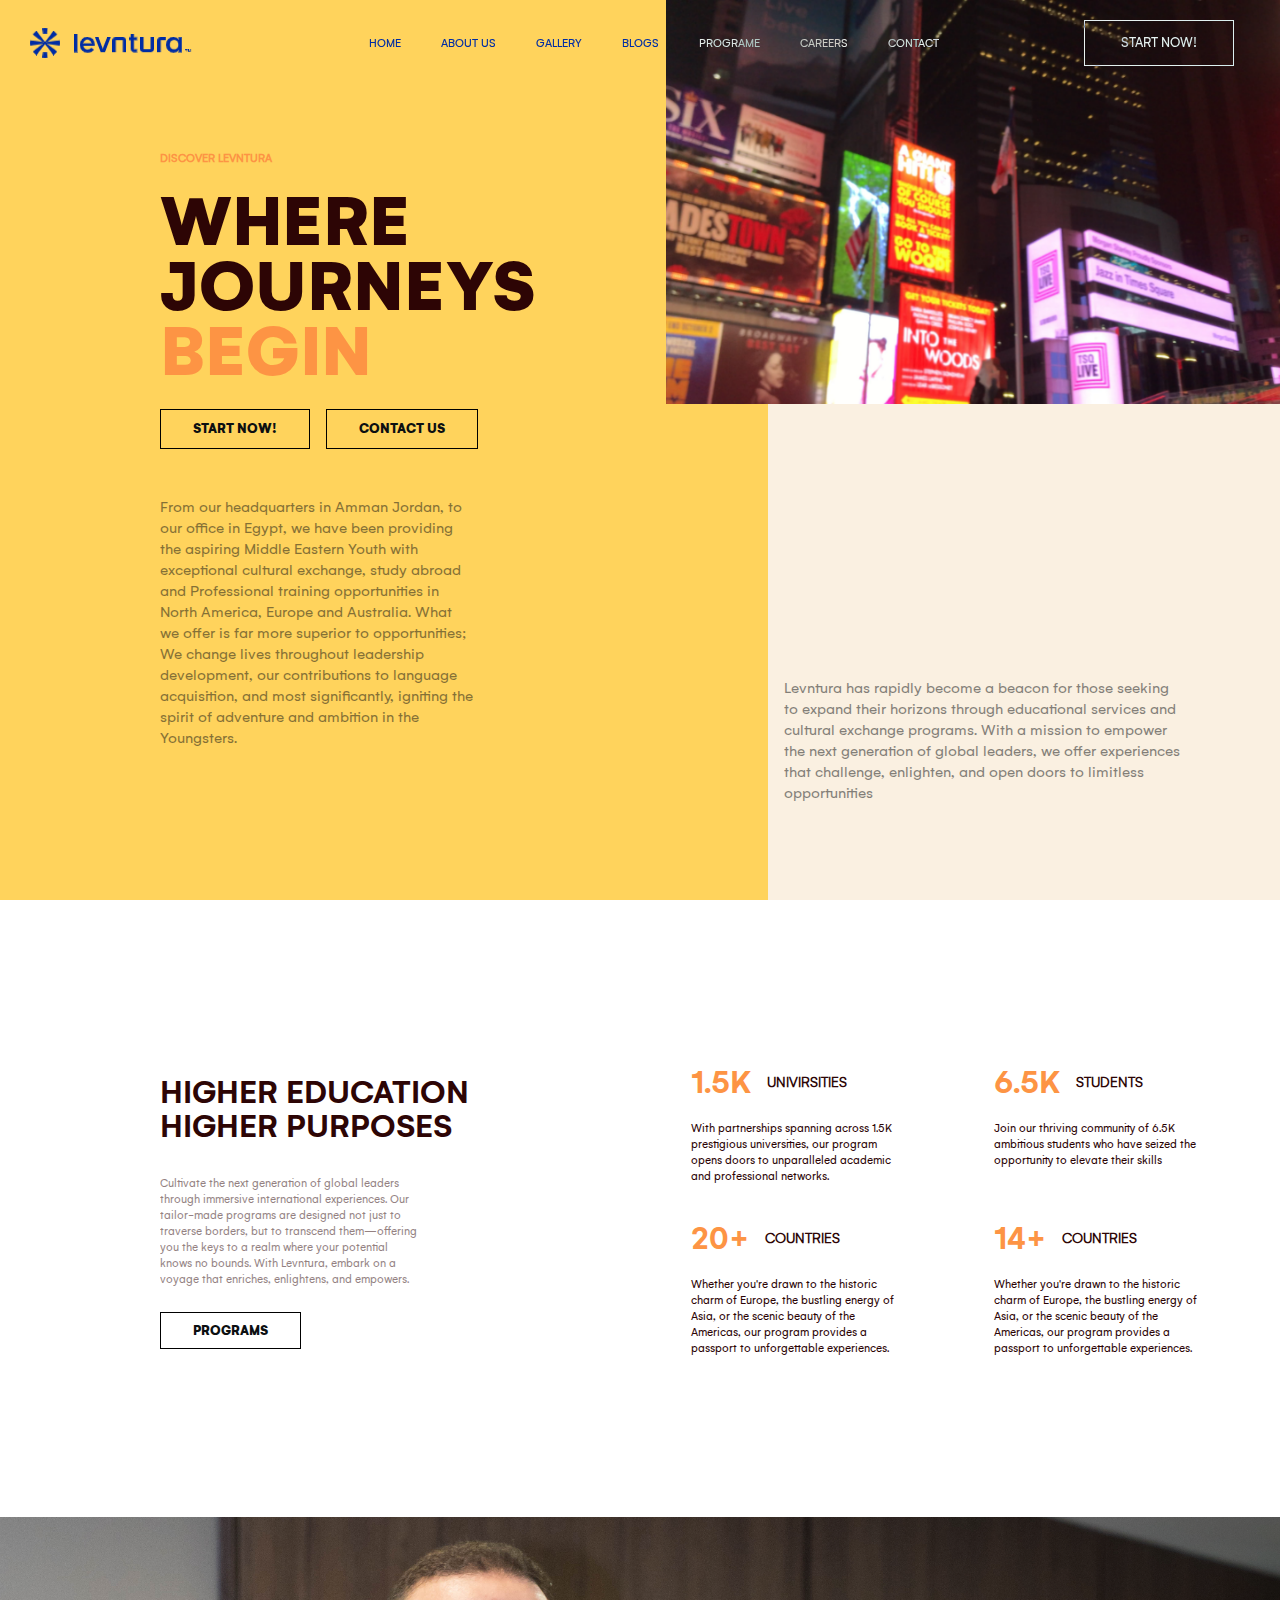
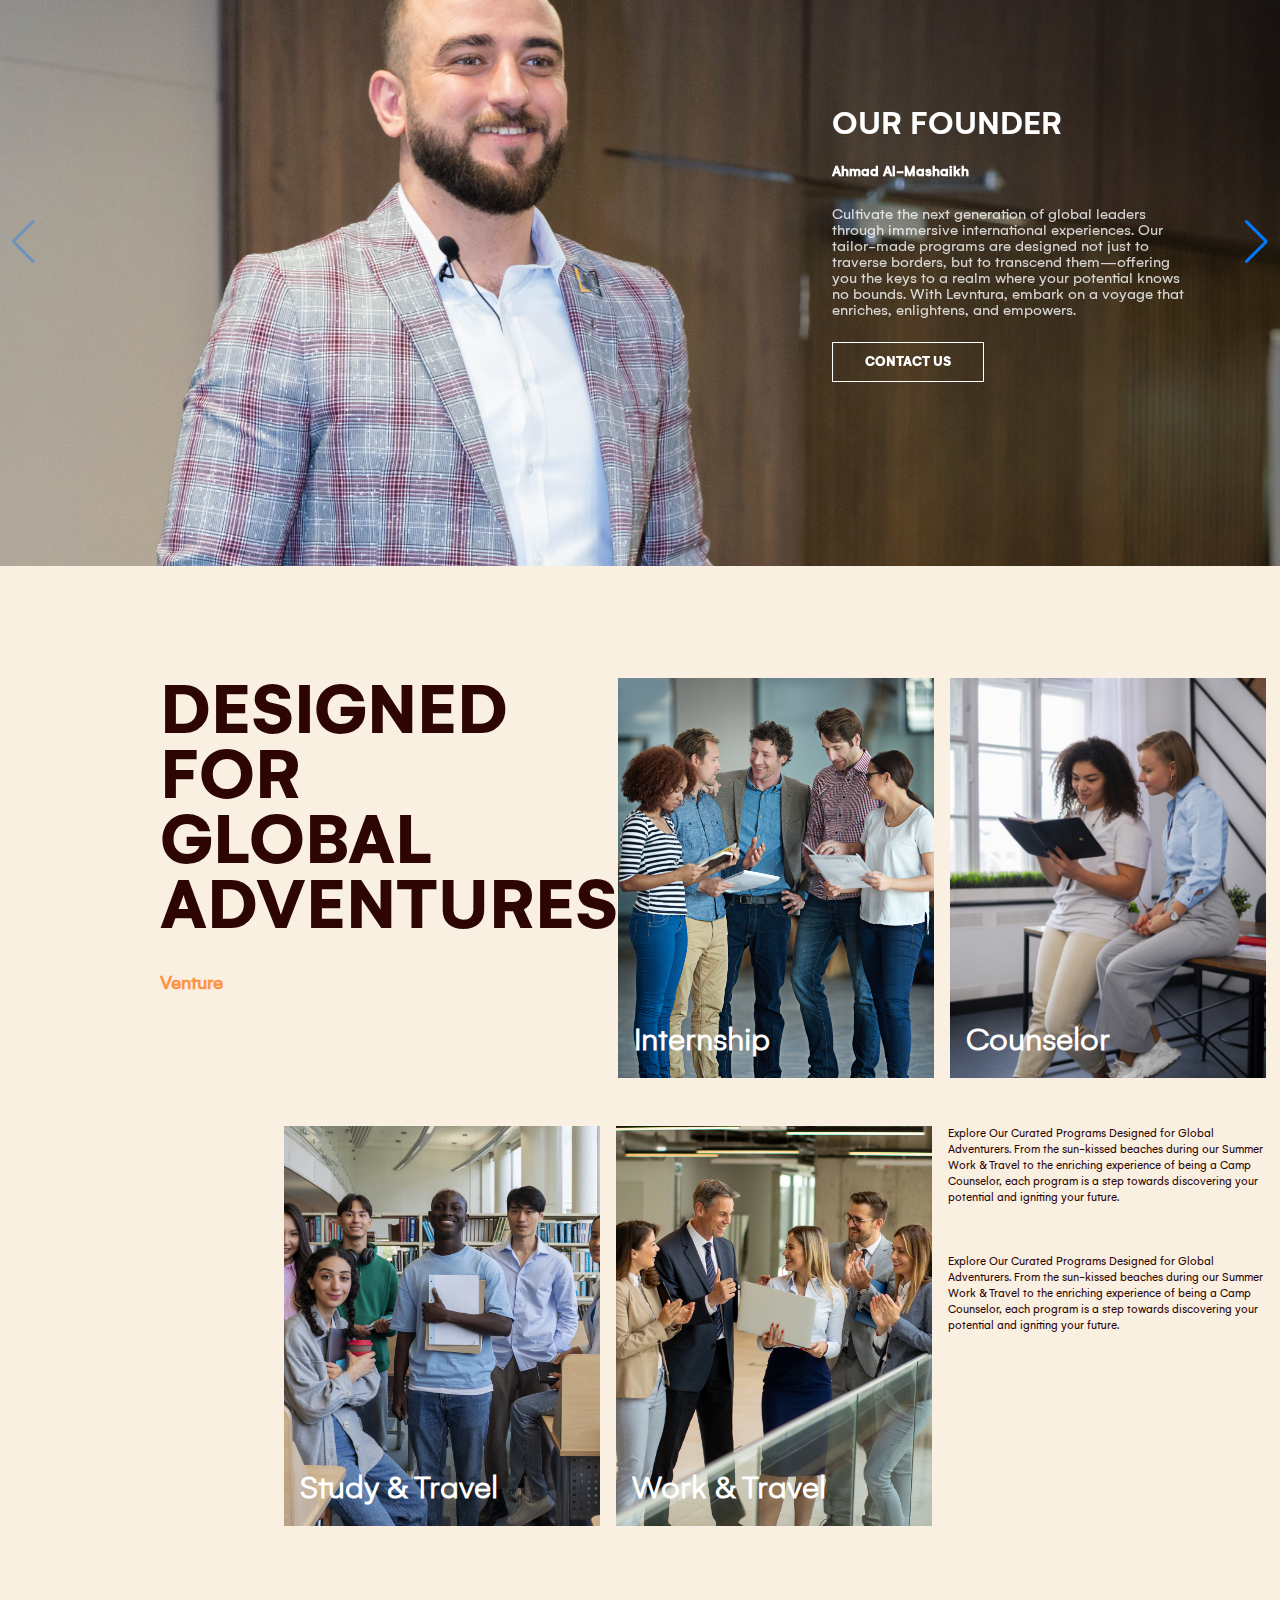
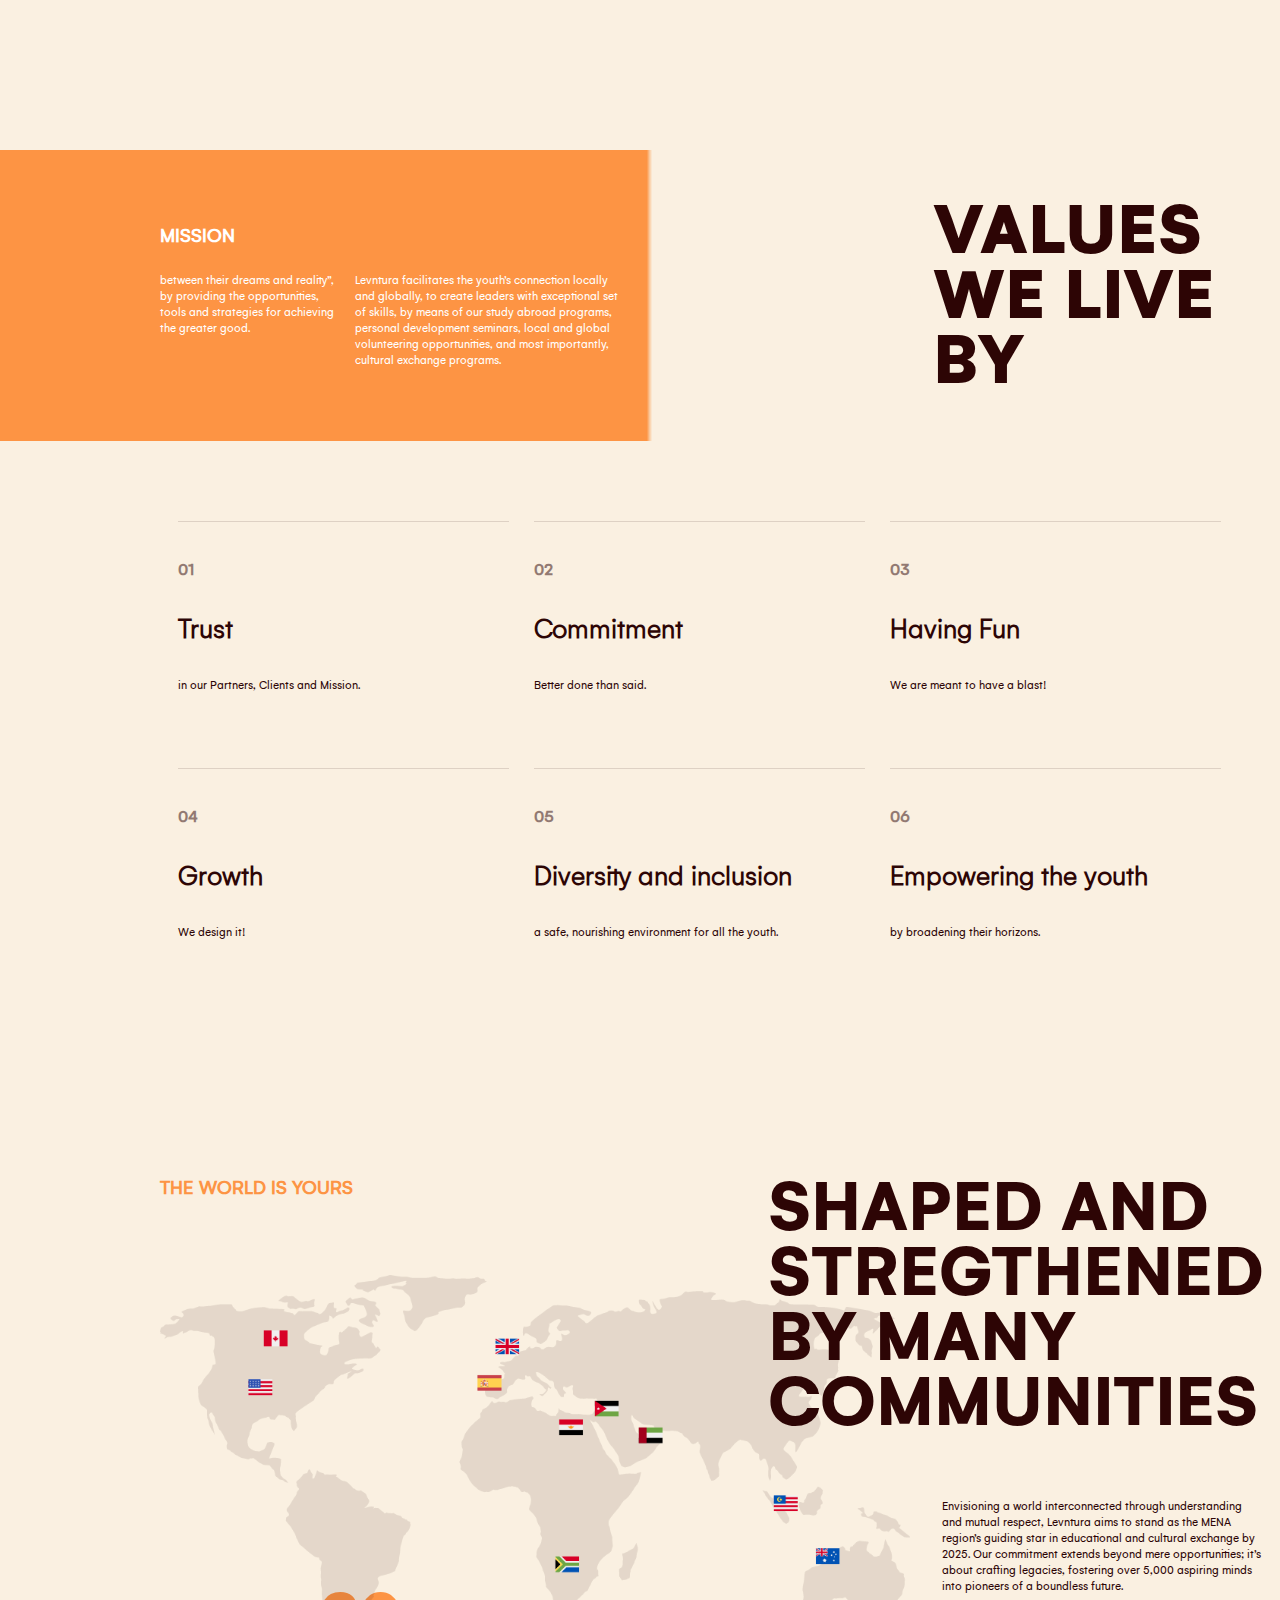
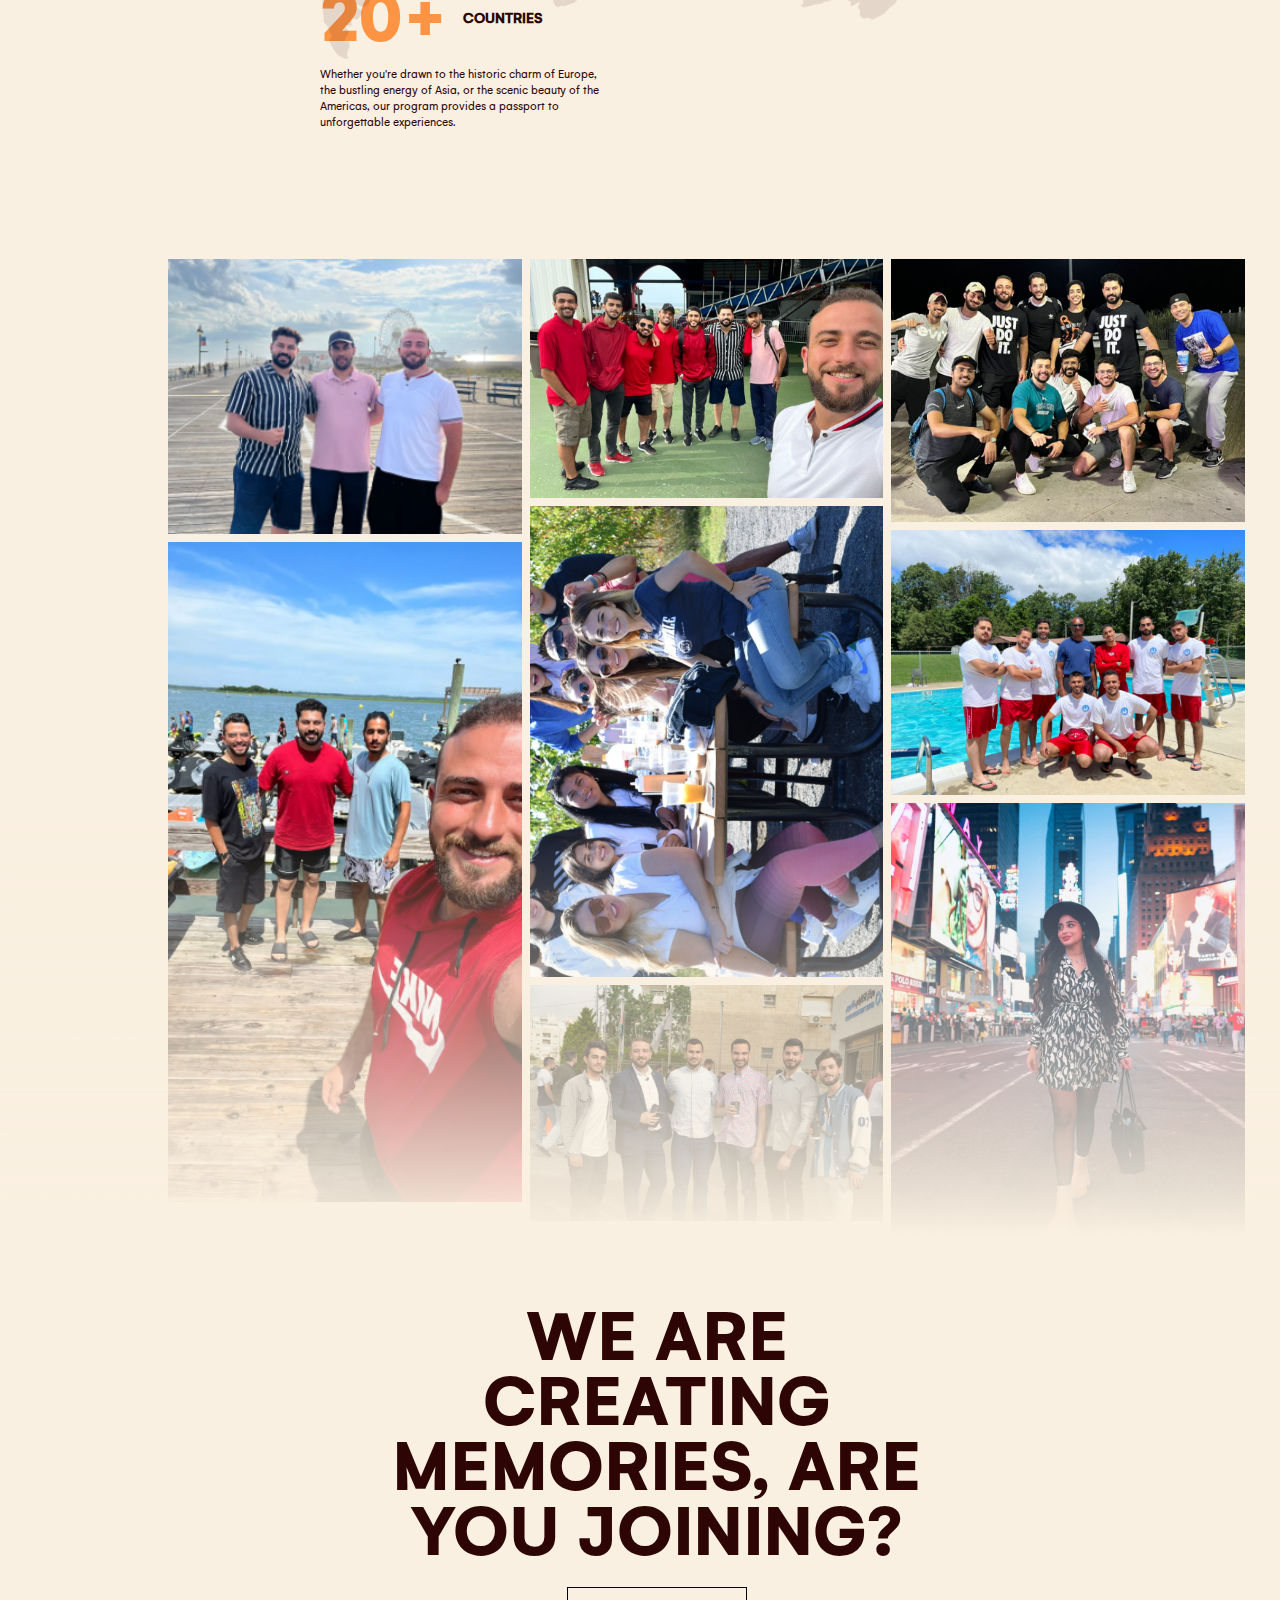
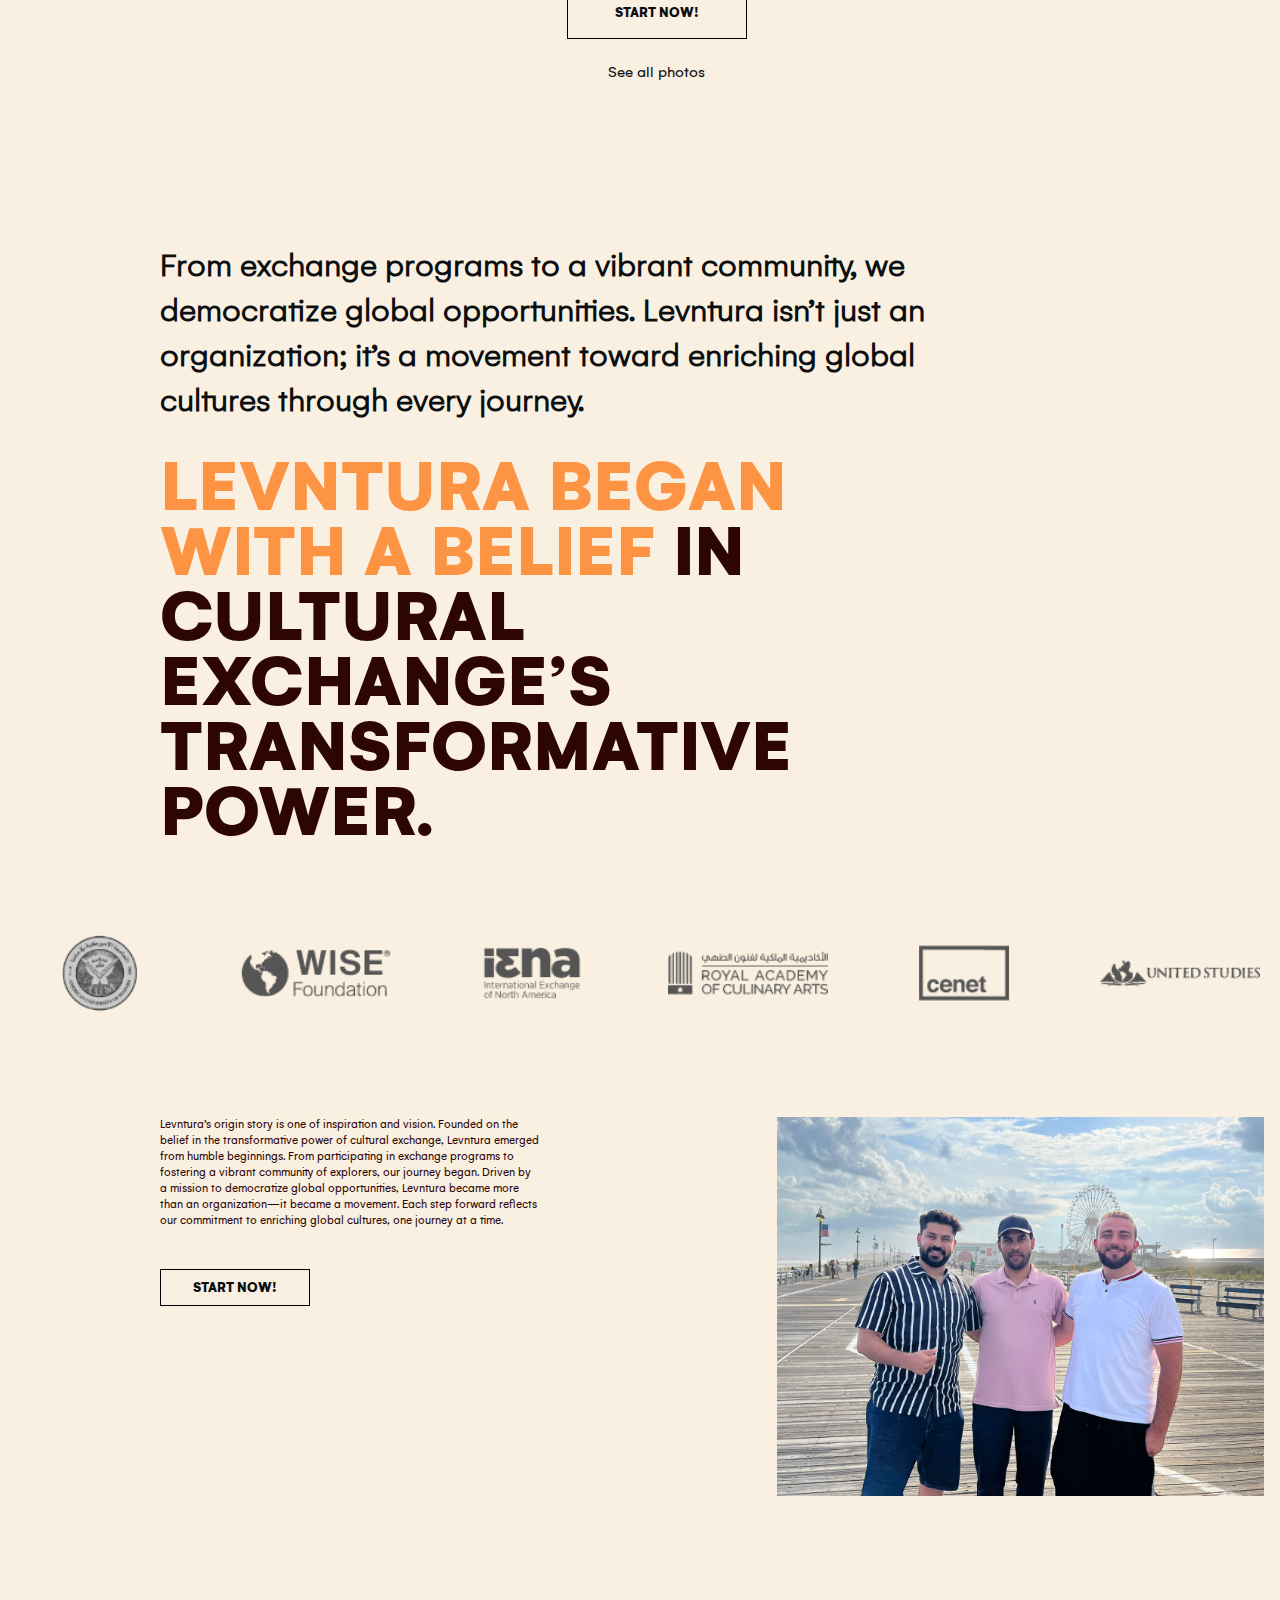
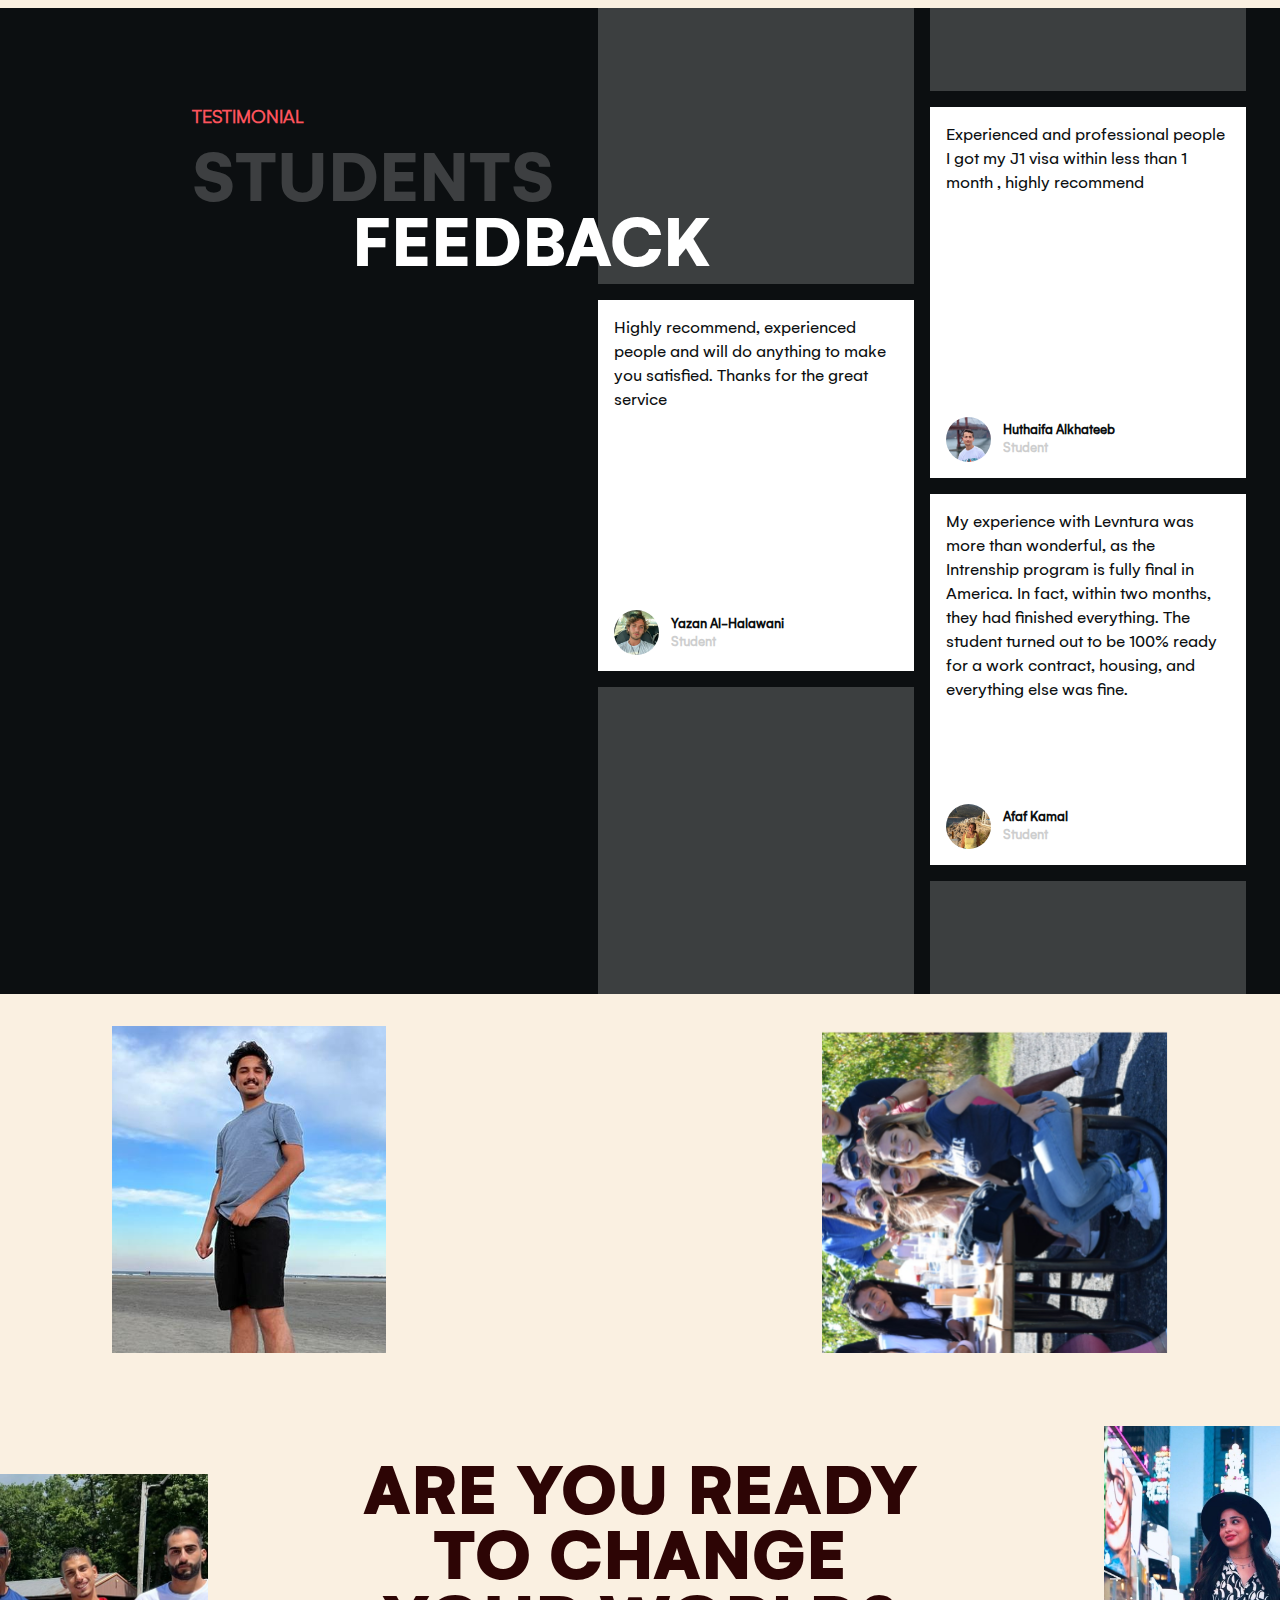
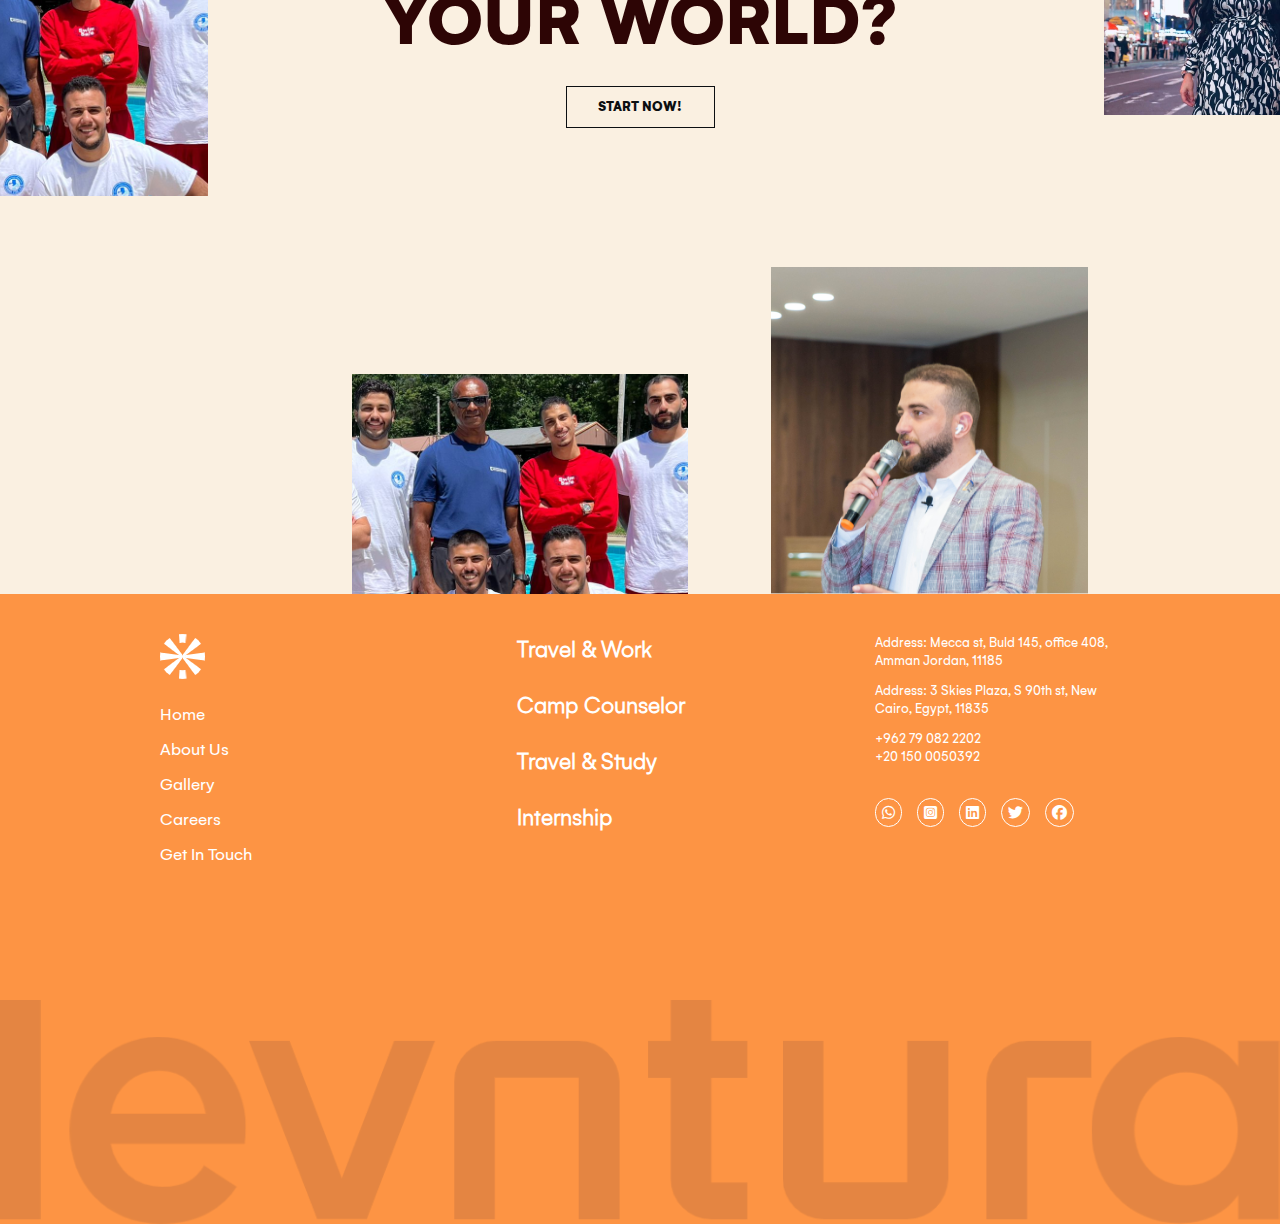
==== commit d3ca7960: "update" ====
--- a/about.html
+++ b/about.html
@@ -34,11 +34,7 @@
           <nav class="navbar" data-navbar>
             <div class="wrapper">
               <a href="#">
-                <img
-                  class="nav__logo"
-                  src="assets/images/Logo.png"
-                  alt="Levntura"
-                />
+                <img class="nav__logo" src="assets/images/Logo.png" alt="Levntura" />
               </a>
 
               <button
@@ -71,6 +67,13 @@
                 <a href="blogs.html" class="navbar-link" data-nav-link>Blogs</a>
               </li>
 
+              
+            <li class="navbar-item">
+              <a href="programs.html" class="navbar-link" data-nav-link
+                >Programe</a
+              >
+            </li>
+
               <li class="navbar-item">
                 <a href="careers.html" class="navbar-link" data-nav-link
                   >Careers</a
@@ -91,6 +94,7 @@
               <a href=""><i class="fa-brands fa-twitter"></i></a>
               <a href=""><i class="fa-brands fa-facebook"></i></a>
             </div>
+
           </nav>
 
           <button class="nav-open-btn" aria-label="open menu" data-nav-toggler>
@@ -101,8 +105,7 @@
 
           <div class="overlay" data-nav-toggler data-overlay></div>
         </div>
-      </header>
-
+    </header>
       <!-- ----------------------- About Hero Section ---------------------- -->
       <section class="about_hero">
         <div class="about_hero_left">
--- a/assets/css/style.css
+++ b/assets/css/style.css
@@ -173,7 +173,6 @@
   overflow: hidden;
 }
 
-
 /*--------------------------- HEADER ----------------------------------*/
 
 .header .btn {
@@ -2042,12 +2041,12 @@
 
 /* ------------------------ Mission Section ------------------------ */
 
-.mission{
+.mission {
   padding: 7rem 0;
   background-color: var(--bg-three);
 }
 
-.mission_top{
+.mission_top {
   background: url("/assets/images/about/mission-bg.png");
   background-repeat: no-repeat;
   background-position: center;
@@ -2056,63 +2055,63 @@
   padding: 3rem 0;
 }
 
-.mission_top_content{
+.mission_top_content {
   display: flex;
   align-items: center;
   justify-content: space-between;
 }
 
 .mission_top .small_title,
-.mission_top .large_title{
+.mission_top .large_title {
   width: 50%;
 }
 
-.small_title{
+.small_title {
   color: var(--white);
 }
 
-.small_title h4{
+.small_title h4 {
   font-size: var(--h4);
   font-family: var(--gelion-regular);
   text-transform: uppercase;
 }
 
-.small_title .mission-article{
+.small_title .mission-article {
   display: flex;
   gap: 12px;
   width: 85%;
   margin-top: 1.5rem;
 }
 
-.small_title .mission-article p{
+.small_title .mission-article p {
   width: 40%;
   font-size: var(--link);
   line-height: 16px;
   font-family: var(--gelion-regular);
 }
 
-.small_title .mission-article article{
+.small_title .mission-article article {
   width: 60%;
   font-size: var(--link);
   line-height: 16px;
   font-family: var(--gelion-regular);
 }
 
-.mission_top .large_title{
+.mission_top .large_title {
   display: flex;
   align-items: flex-end;
   justify-content: end;
 }
 
-.mission_top .large_title h1{
+.mission_top .large_title h1 {
   font-size: var(--h1);
   font-family: var(--gelion-black);
   line-height: 65px;
-  color: #2D0505;
+  color: #2d0505;
   width: 60%;
 }
 
-.mission_bottom{
+.mission_bottom {
   margin-top: 5rem;
   display: flex;
   flex-direction: column;
@@ -2133,7 +2132,7 @@
   flex-wrap: wrap;
 }
 
- .mission__list-box {
+.mission__list-box {
   padding: 1rem 0;
   border-top: 1px solid #2d050522;
   height: 247px;
@@ -2142,7 +2141,7 @@
   cursor: default;
 }
 
-.mission__list-box .number{
+.mission__list-box .number {
   opacity: 0.5;
   font-size: var(--h5);
   font-family: var(--gelion-regular);
@@ -2151,12 +2150,12 @@
   transition: all 0.3s ease-in-out;
 }
 
-.mission__list-box h4{
+.mission__list-box h4 {
   margin-top: 20px;
   margin-bottom: 30px;
   font-size: 28px;
   font-family: var(--gelion-light);
-  color: #2D0505;
+  color: #2d0505;
   -webkit-transition: all 0.3s ease-in-out;
   -o-transition: all 0.3s ease-in-out;
   transition: all 0.3s ease-in-out;
@@ -2164,7 +2163,7 @@
 
 .mission__list-box p {
   font-size: var(--link);
-  color: #2D0505;
+  color: #2d0505;
   font-family: var(--gelion-regular);
 }
 
@@ -2685,8 +2684,7 @@
 }
 
 #gallery_header {
- mix-blend-mode: exclusion
- ;
+  mix-blend-mode: exclusion;
 }
 
 .gallery_section {
@@ -2813,36 +2811,33 @@
   background-color: #fc535c;
 }
 
-
-
-
-
 /* ------------------------------------- Blog Page Start --------------------------------------- */
 
-.blog_hero{
+.blog_hero {
   padding-top: 15rem;
   padding-bottom: 5rem;
 }
 
-.blog_content{
+.blog_content {
   display: flex;
   align-items: flex-end;
   justify-content: space-between;
   gap: 2rem;
 }
 
-.blog_left, .blog_right{
+.blog_left,
+.blog_right {
   width: 50%;
 }
 
-.blog_left .headings h6{
+.blog_left .headings h6 {
   font-size: var(--link);
   text-transform: uppercase;
-  color: #FD9444;
+  color: #fd9444;
   padding-bottom: 1rem;
 }
 
-.blog_left .headings h1{
+.blog_left .headings h1 {
   font-size: var(--h1);
   font-family: var(--gelion-black);
   line-height: 65px;
@@ -2850,12 +2845,12 @@
   padding-bottom: 2rem;
 }
 
-.blog_left .headings p{
+.blog_left .headings p {
   font-size: var(--p);
   line-height: 21px;
   font-family: var(--gelion-regular);
   color: var(--black);
-  opacity: .5;
+  opacity: 0.5;
   width: 70%;
 }
 
@@ -2875,9 +2870,8 @@
   padding: 15px;
   font-size: 16px;
   outline: none;
-  background-color: #F5F6F7;
-  border: 1px solid #F5F6F7;
-
+  background-color: #f5f6f7;
+  border: 1px solid #f5f6f7;
 }
 
 .search-input::placeholder {
@@ -2888,38 +2882,36 @@
 /* Search button */
 .search-button {
   color: var(--black);
-  background-color: #F5F6F7;
+  background-color: #f5f6f7;
   border: none;
   padding: 15px 15px;
   cursor: pointer;
   transition: background-color 0.3s ease;
 }
 
-.search-button i{
+.search-button i {
   font-size: 16px;
 }
 
-
 /* -------------------- Main Blog Content ------------------------*/
 
-.w-30{
+.w-30 {
   width: 30.5%;
 }
 
-.h-288{
+.h-288 {
   height: 288px;
 }
 
-.w-60{
+.w-60 {
   width: 62%;
 }
 
-.h-450{
+.h-450 {
   height: 450px;
 }
 
-
-.main_blog_content{
+.main_blog_content {
   display: flex;
   align-items: flex-start;
   justify-content: flex-start;
@@ -2929,23 +2921,101 @@
   padding-bottom: 10rem;
 }
 
-.main_blog_content .blog_content_box{
+.main_blog_content .blog_content_box {
   display: flex;
   flex-direction: column;
   gap: 1.5rem;
 }
 
-.main_blog_content .blog_content_box .blog_img img{
+.main_blog_content .blog_content_box .blog_img img {
   width: 100%;
   height: 100%;
   object-fit: cover;
 }
 
-.main_blog_content .blog_content_box .blog_title h1{
+.main_blog_content .blog_content_box .blog_title h1 {
   font-size: 28px;
   line-height: 26px;
   font-family: var(--gelion-light);
   width: 80%;
-  color: #0C0F11;
+  color: #0c0f11;
   text-transform: capitalize;
-}+}
+
+/* ---------------------------- Programe Page Start ----------------------- */
+.programe_content {
+  height: 80vh;
+  width: 100%;
+  background: #e4edf4;
+}
+
+.main_bg {
+  background-image: url("/assets/images/programe/Layer\ 1.png");
+  background-repeat: no-repeat;
+  background-size: cover;
+  background-position: top center;
+  height: 100vh;
+  z-index: 99 ;
+  display: flex;
+  align-items: center;
+  justify-content: center;
+  margin-top: -60vh;
+  z-index: 99;
+}
+
+.main_bg a {
+  background-color: transparent;
+  border: 1px solid #fff;
+  margin-top: 8rem;
+  font-size: var(--fs-6);
+font-family: var(--gelion-black);
+  padding: 13px 32px;
+  color: #fff;
+}
+
+.programe_title {
+  display: flex;
+  flex-direction: column;
+  align-items: center;
+  text-align: center;
+  padding-top: 12rem;
+  z-index: -1 !important;
+}
+
+.programe_title h5 {
+  font-size: var(--fs-5);
+  font-family: var(--gelion-semibold);
+  color: #0c0f11;
+  text-transform: uppercase;
+}
+
+.programe_title h1 {
+  font-size: 91px;
+  font-weight: 900;
+  color: #000037;
+  font-family: var(--gelion-black);
+}
+
+.title_two{
+  margin-top: 5rem;
+  margin-bottom: 7rem;
+  text-align: center;
+}
+
+.title_two h5{
+  color: #7ABAFF;
+  font-size: var(--fs-5);
+  font-family: var(--gelion-regular);
+  line-height: 32px;
+}
+
+.title_two h2{
+  color: #000037;
+  font-size: 29px;
+  font-family: var(--gelion-medium);
+  line-height: 27px;
+  width: 64%;
+  margin: 0 auto;
+  padding-top: 1rem;
+}
+
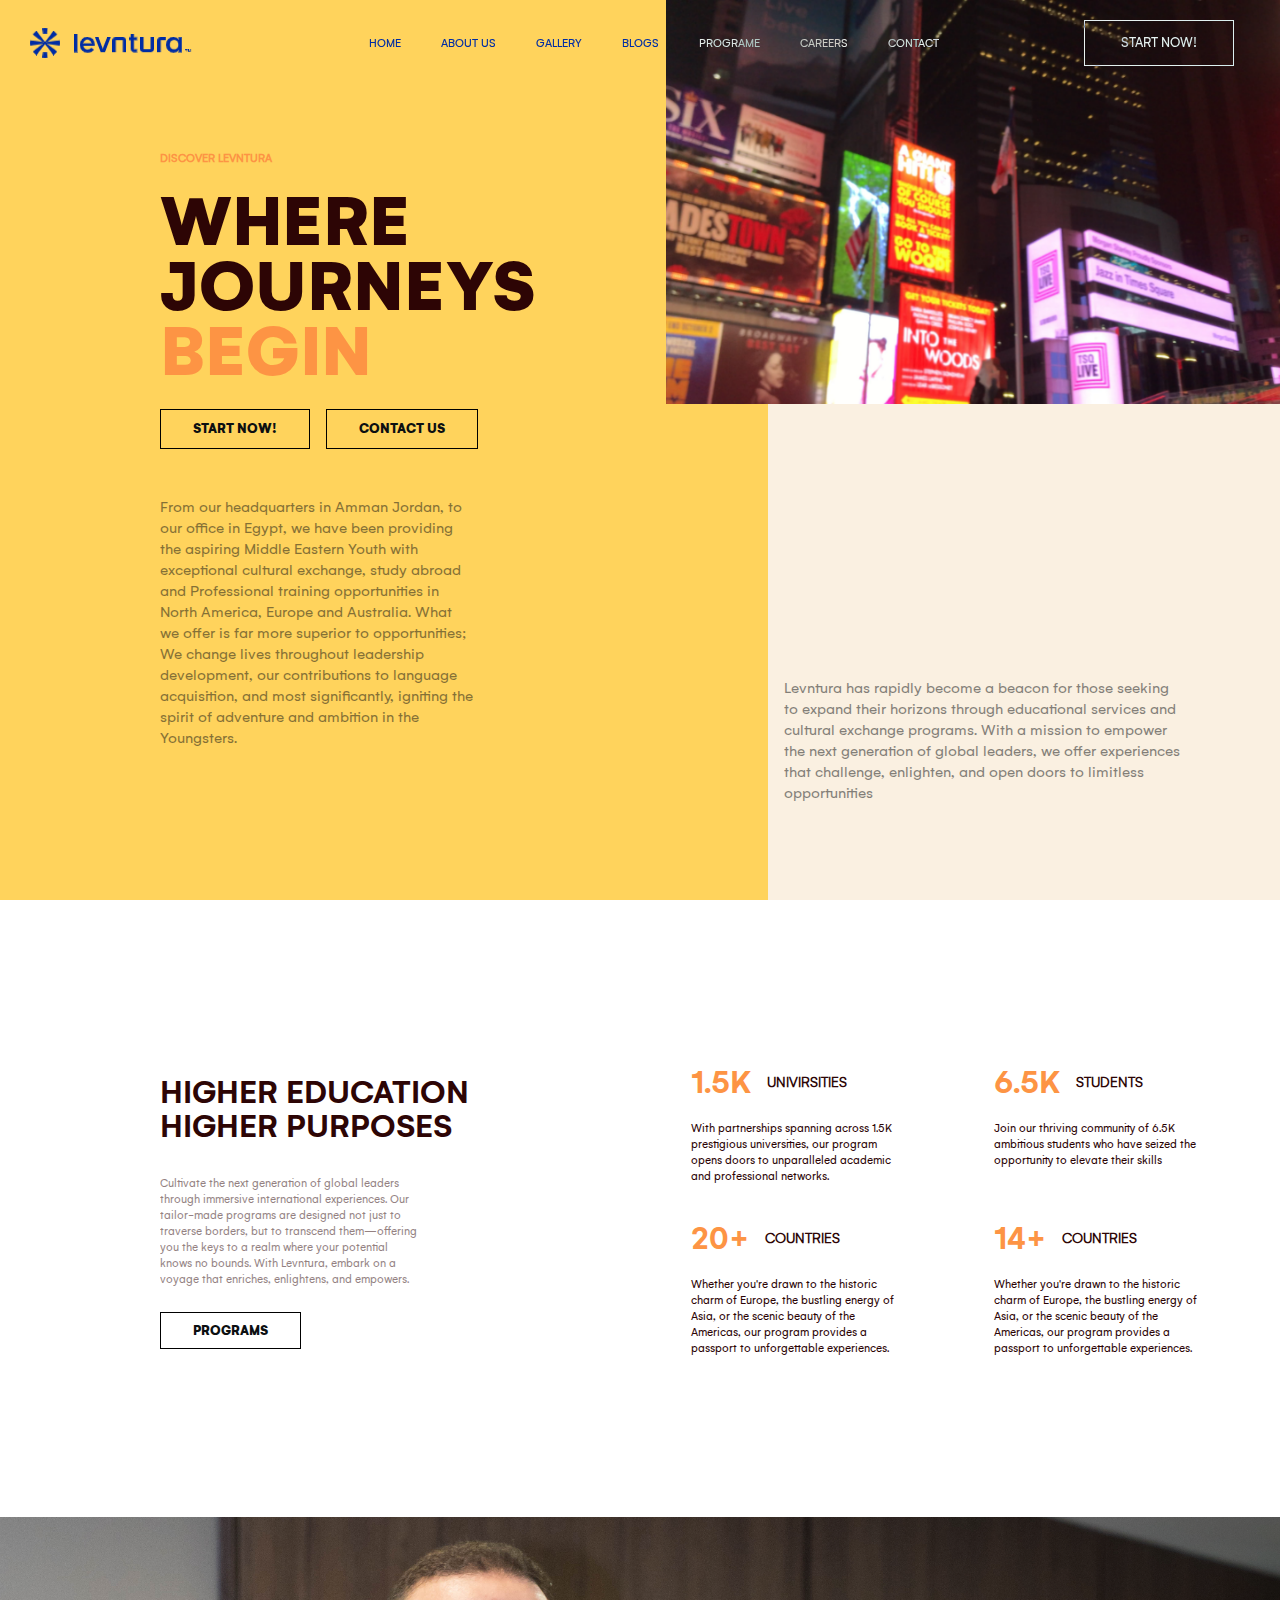
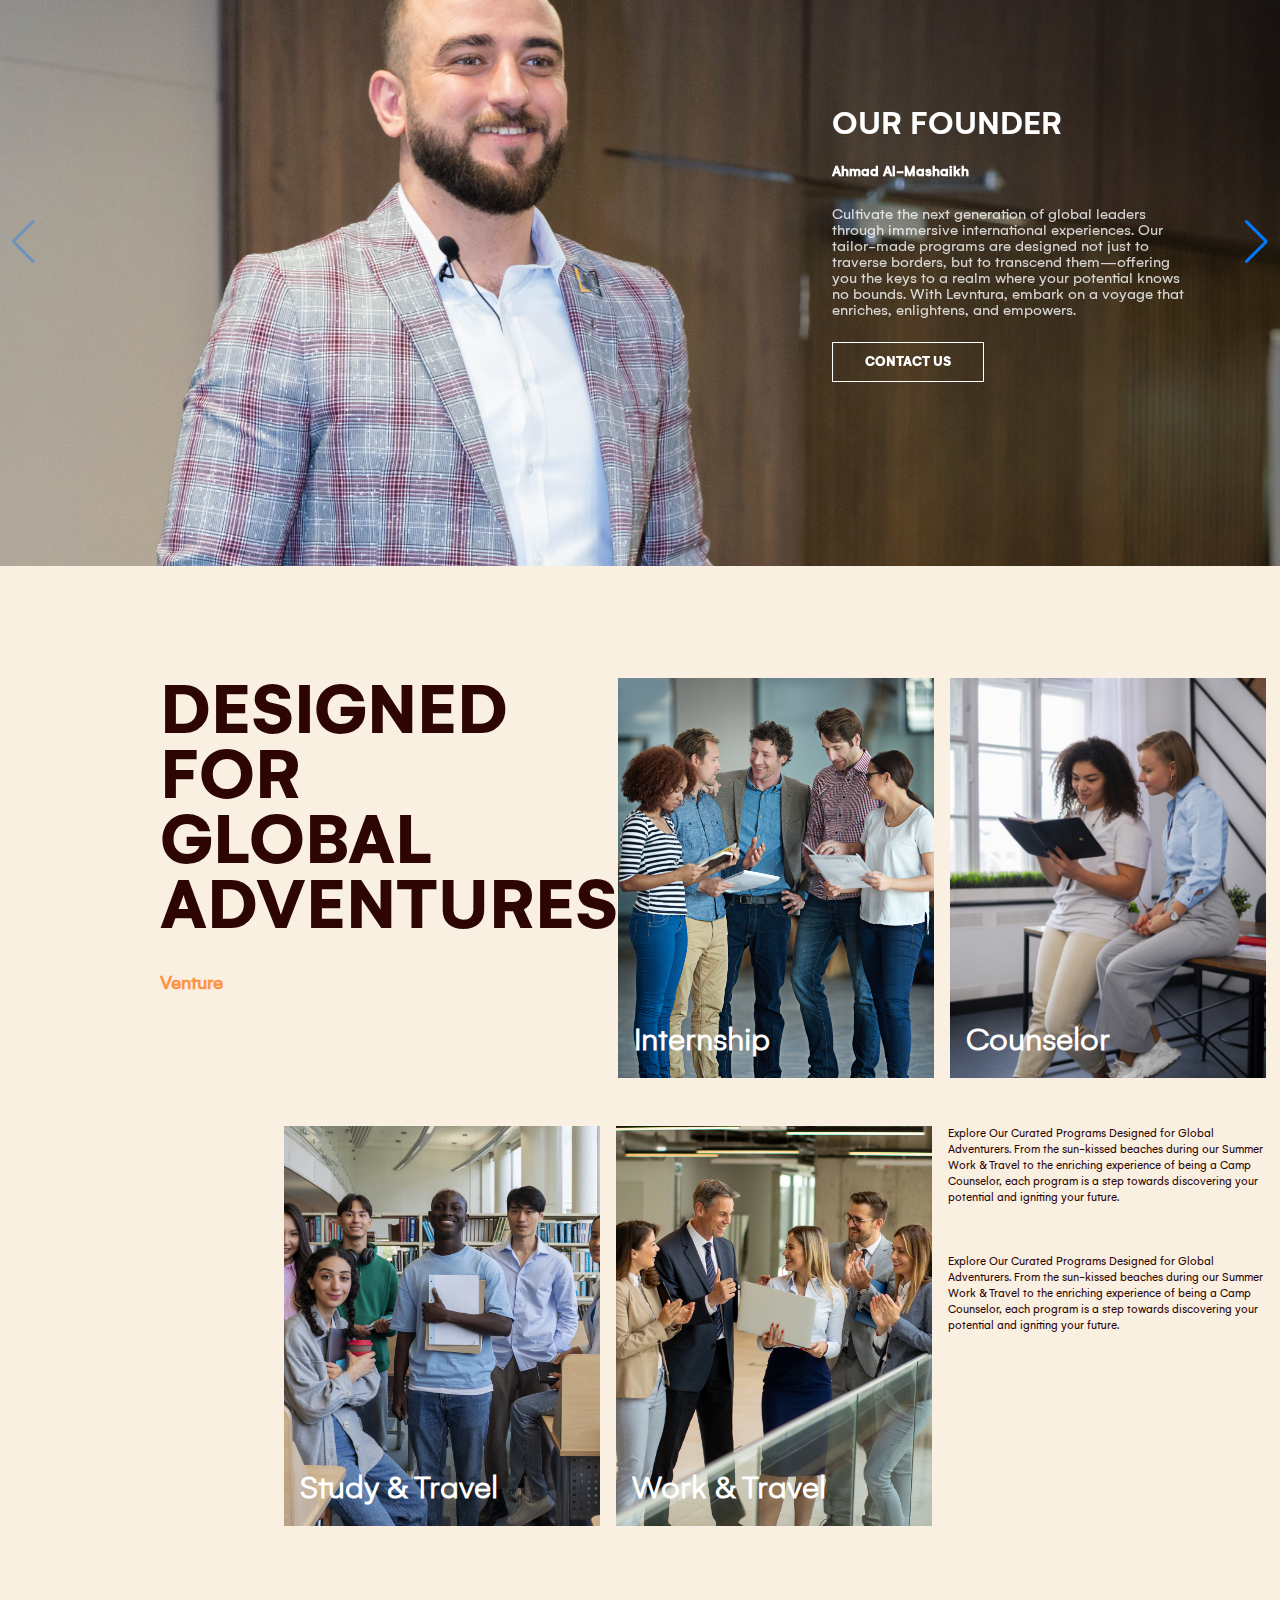
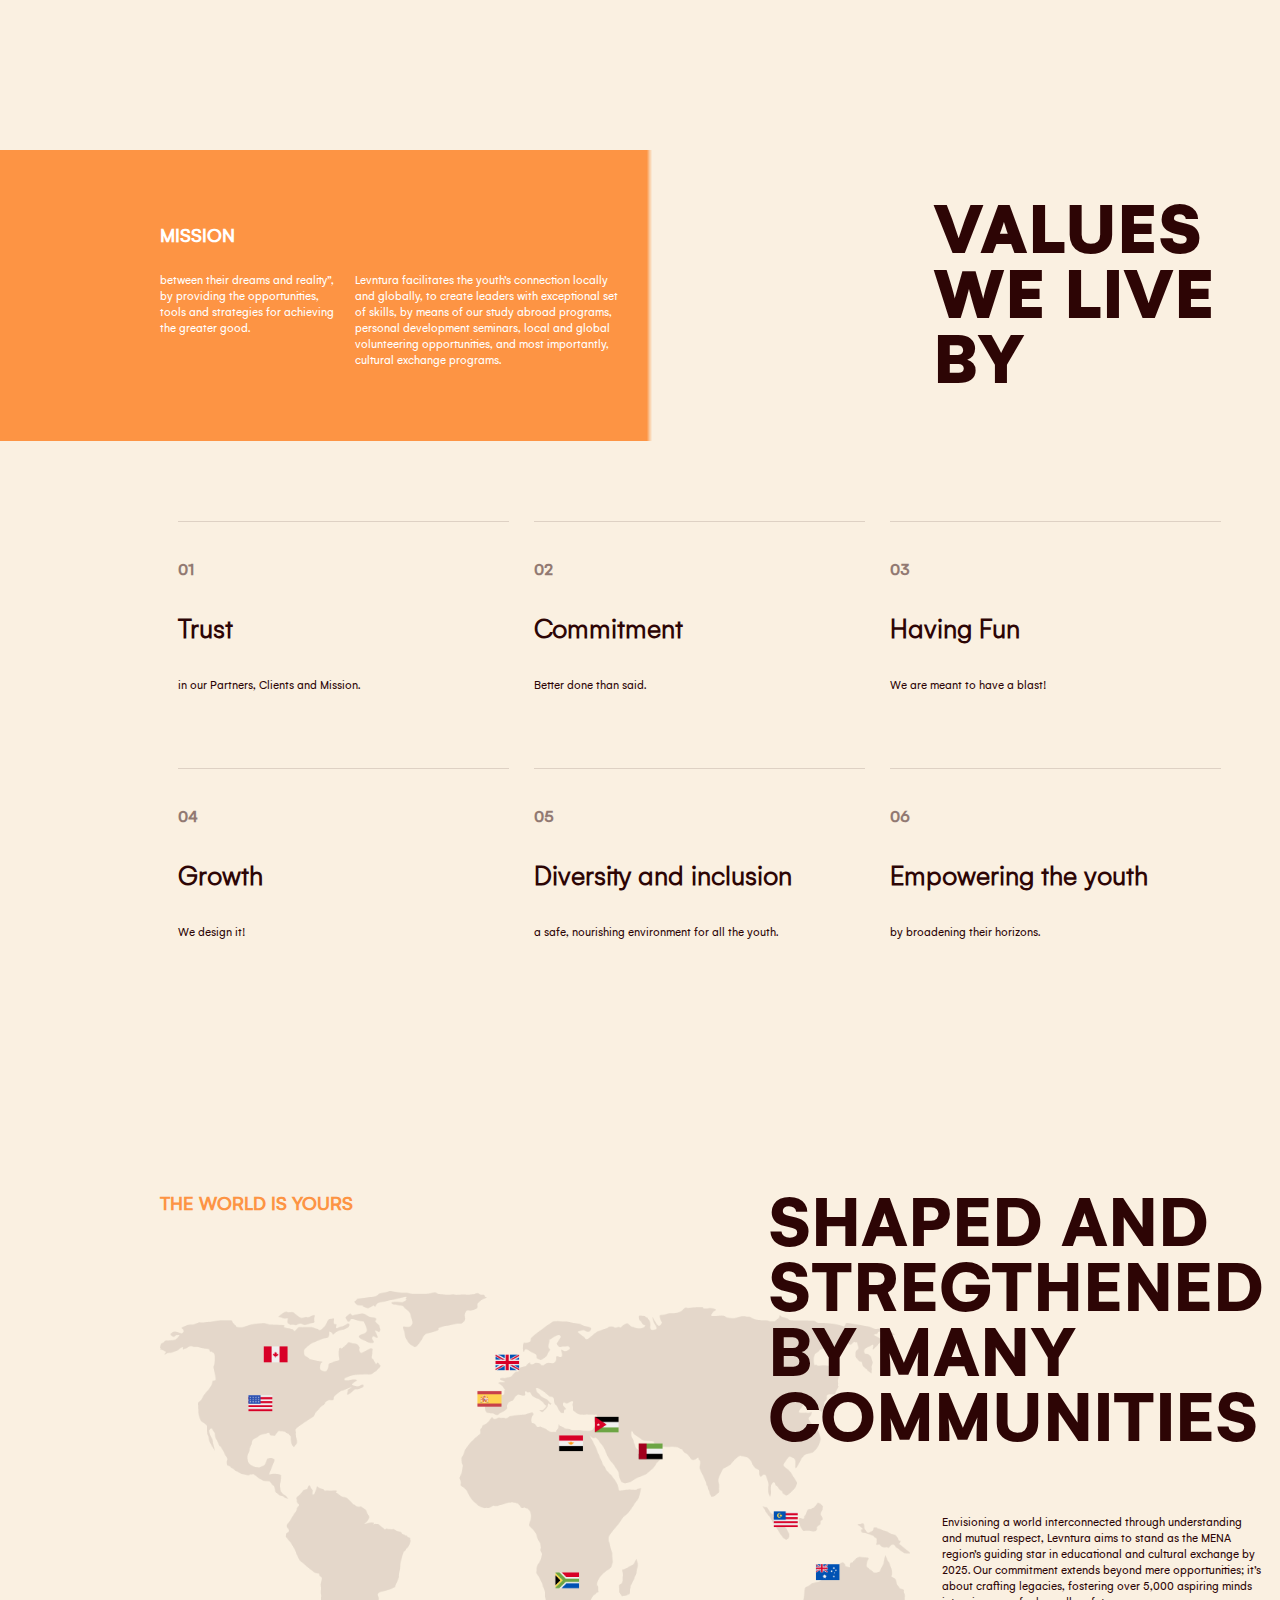
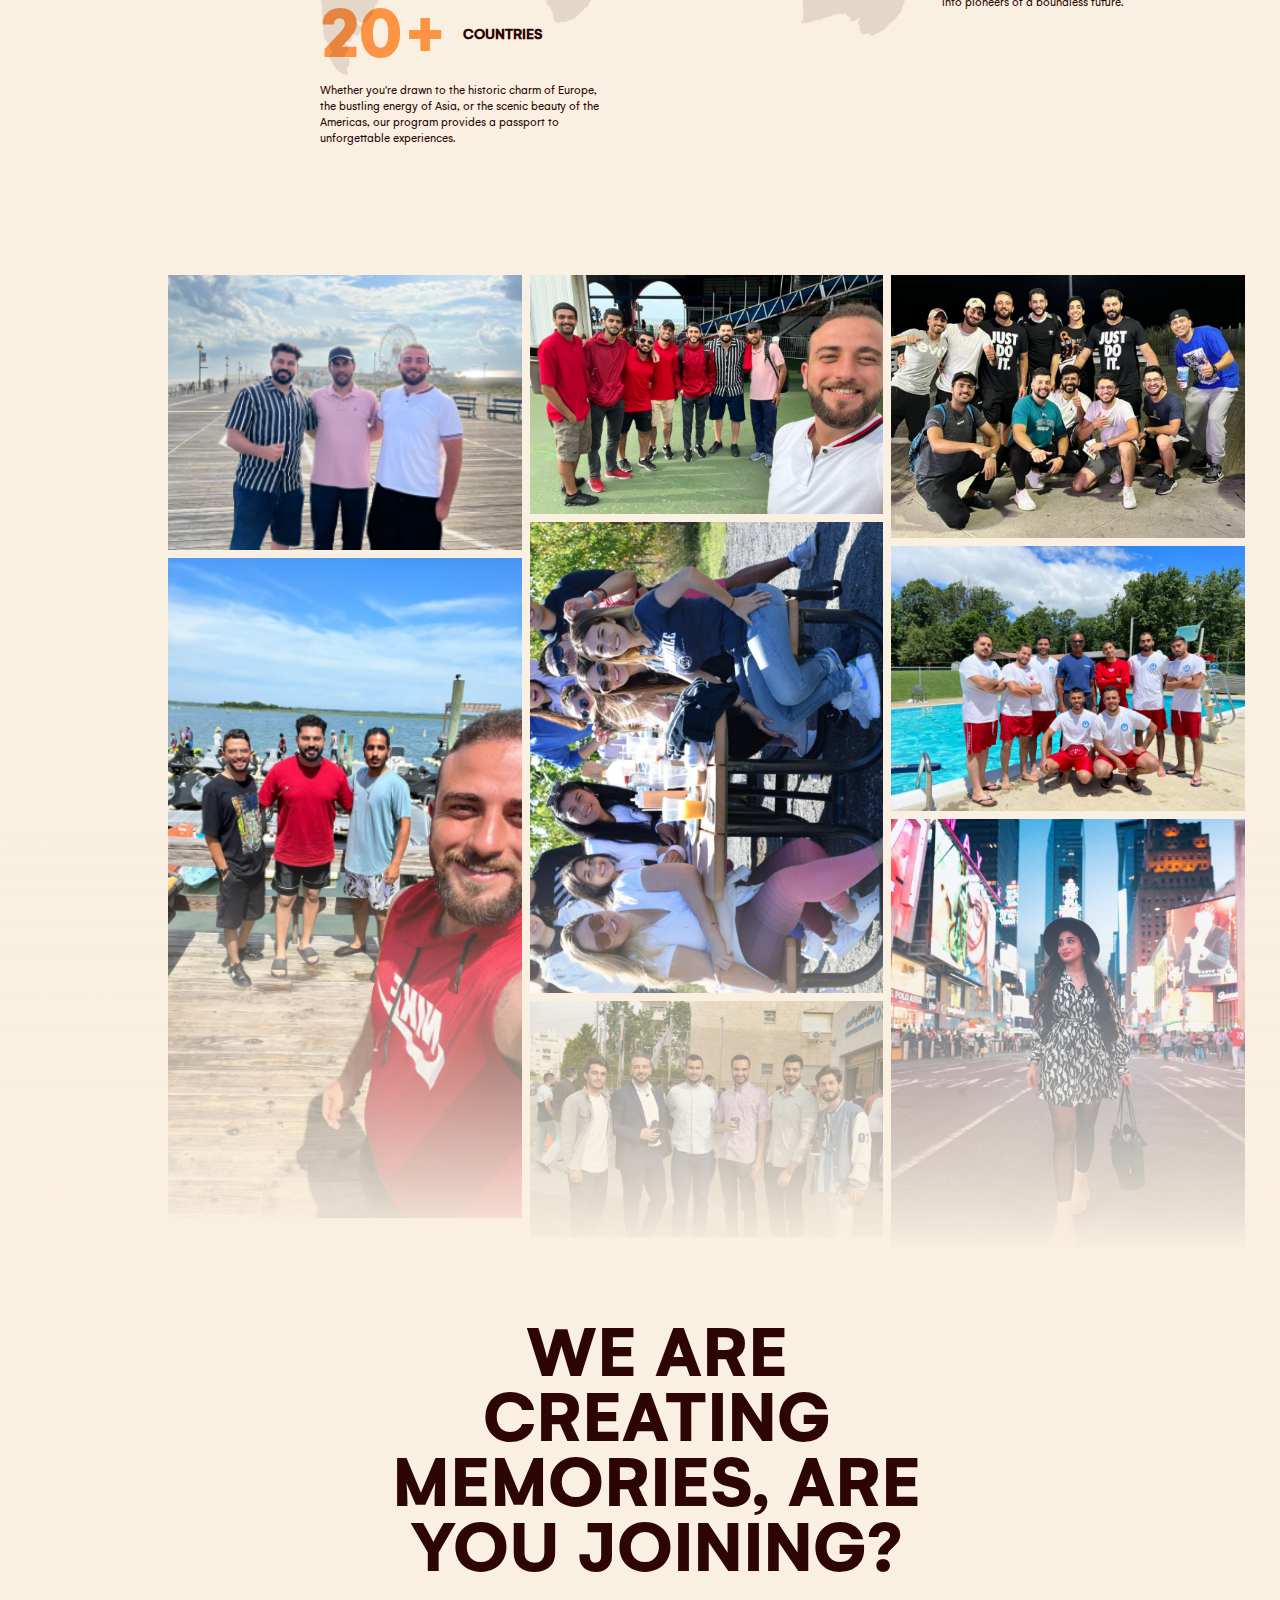
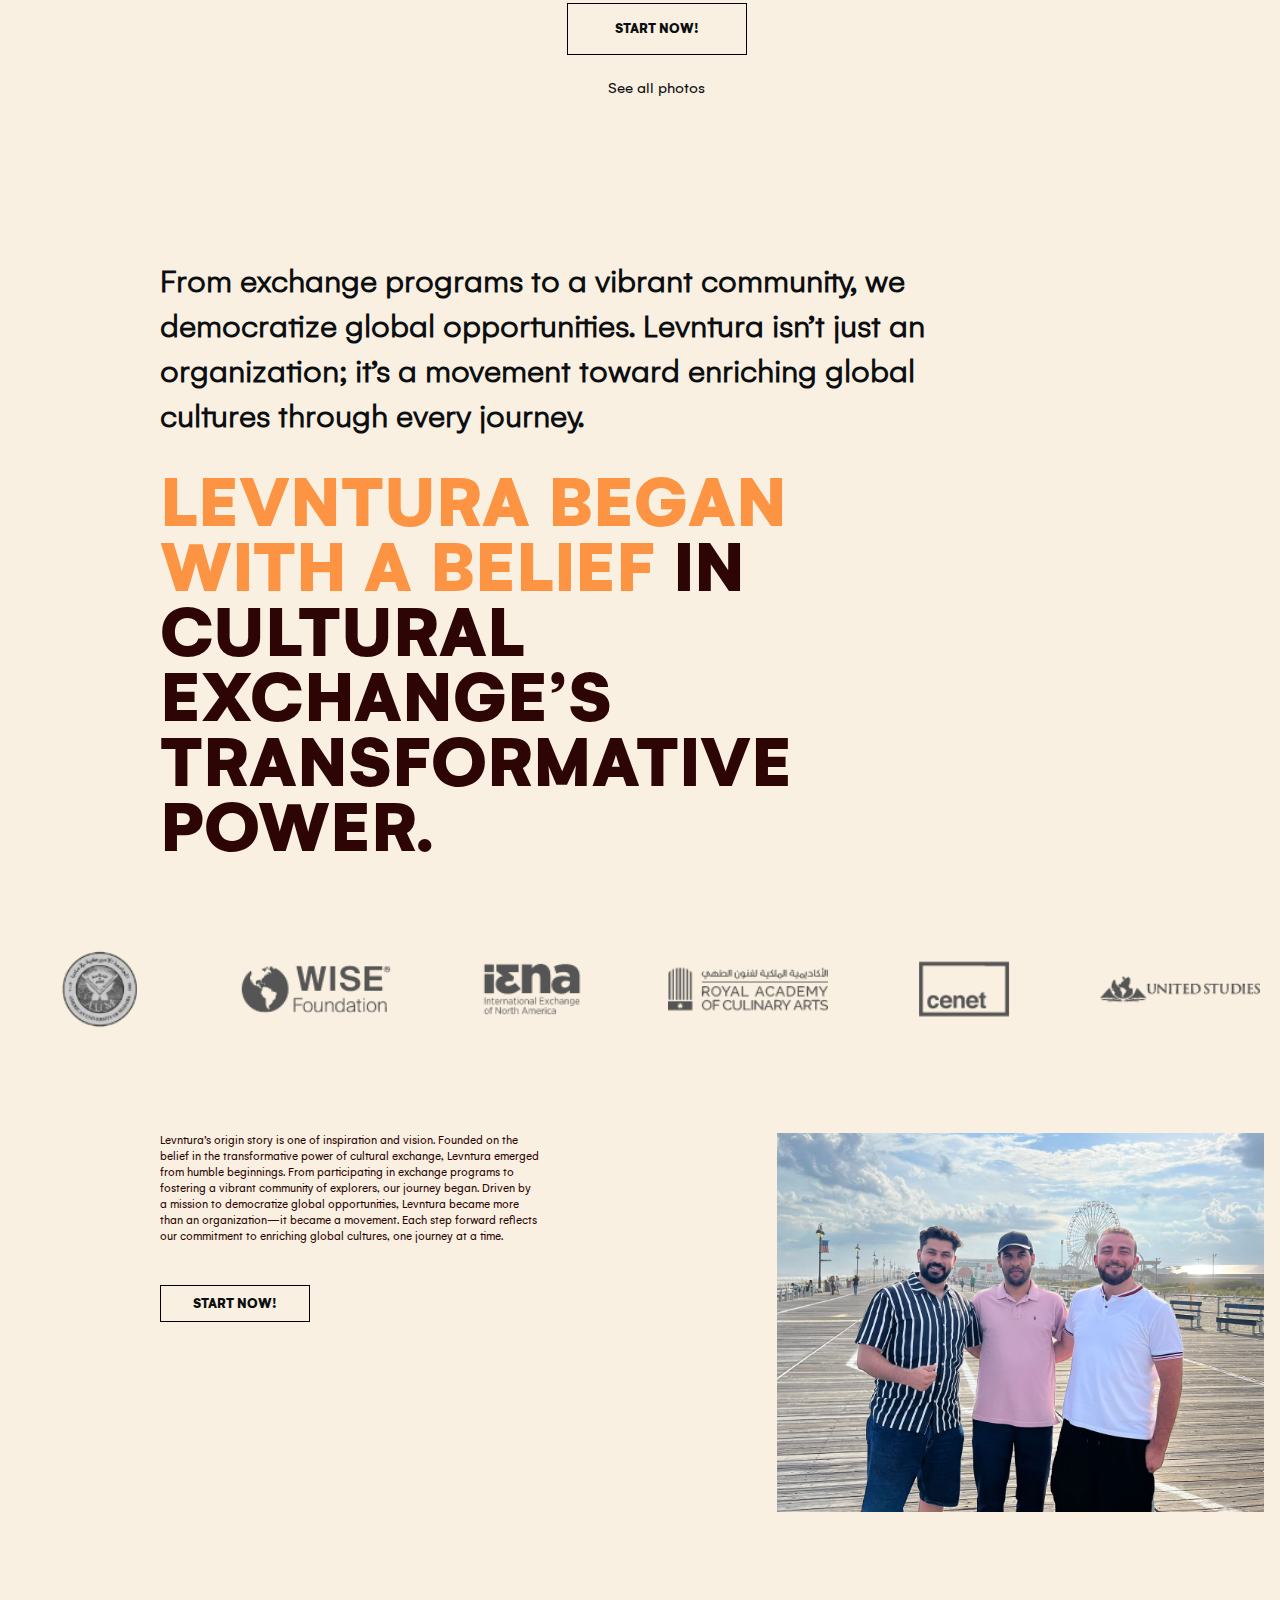
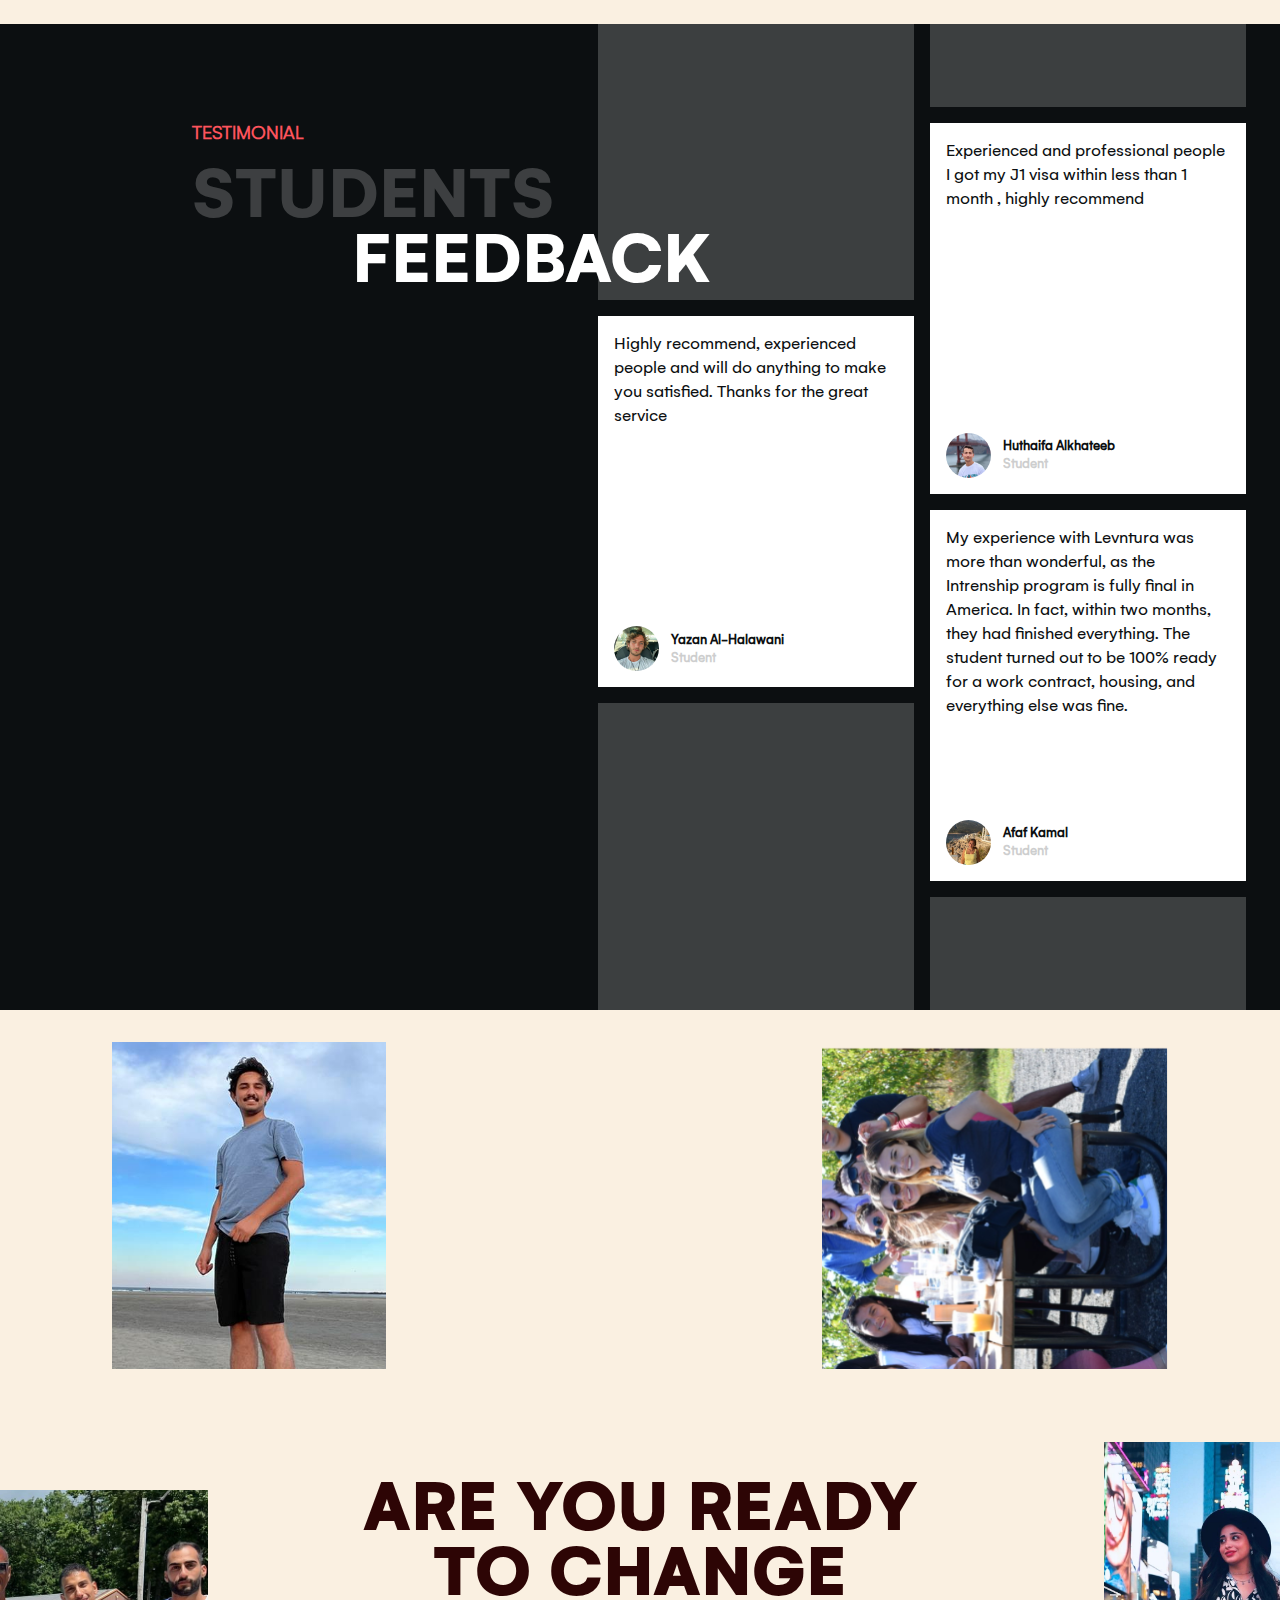
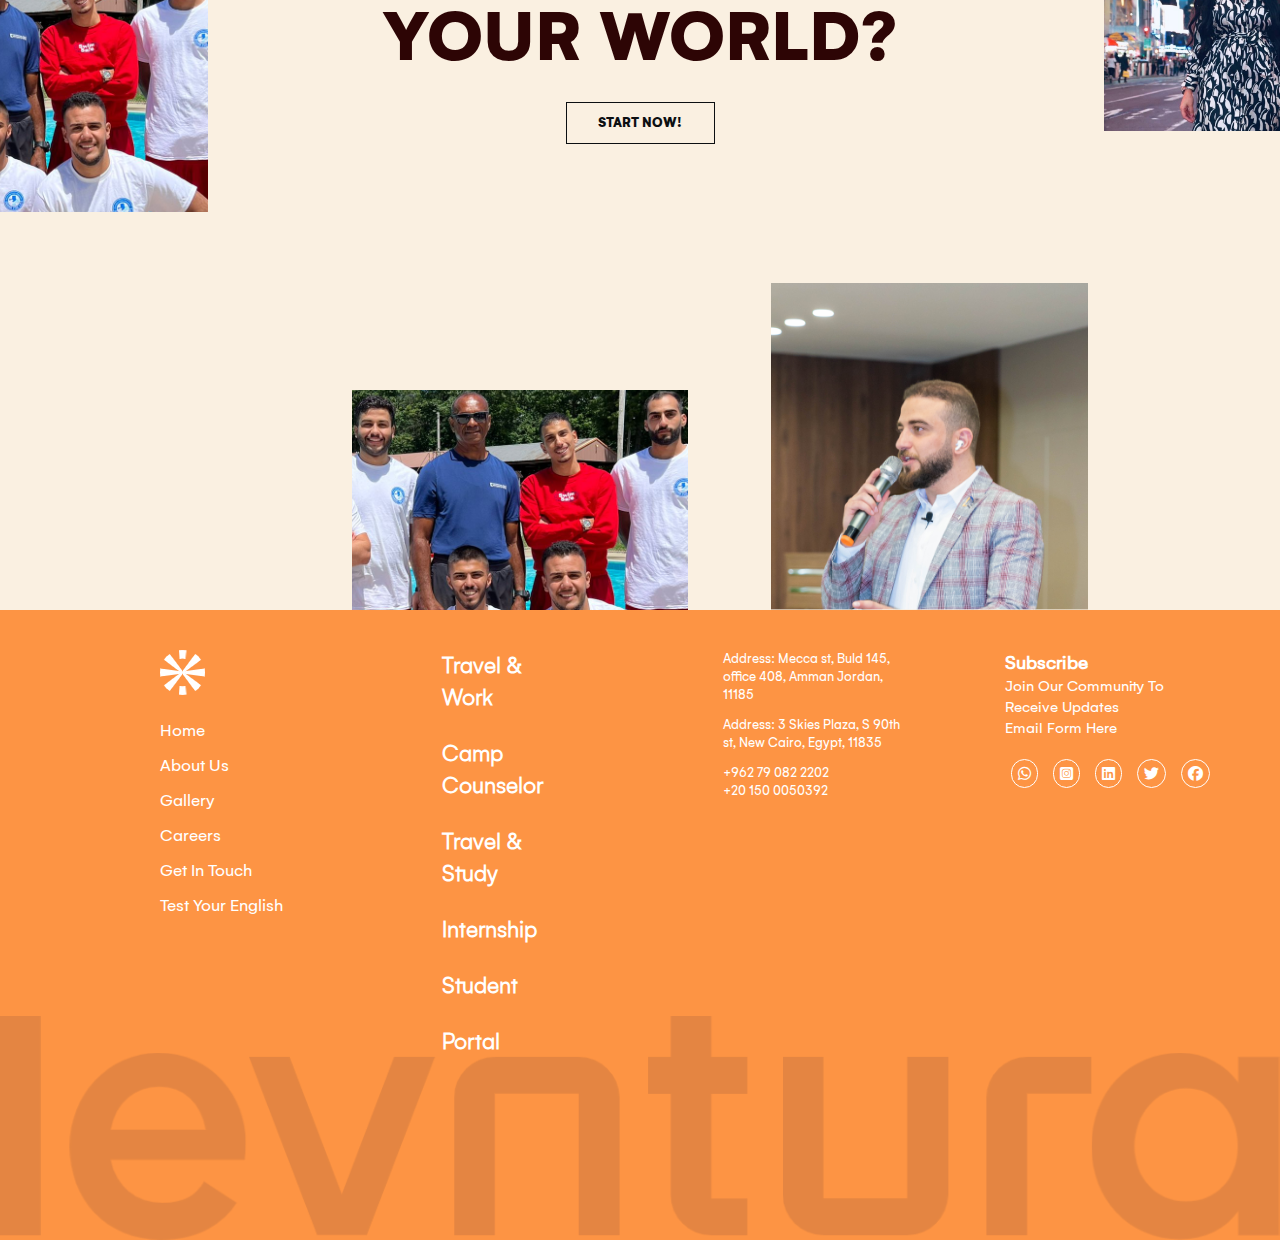
==== commit 7e62073b: "last update" ====
--- a/about.html
+++ b/about.html
@@ -34,7 +34,11 @@
           <nav class="navbar" data-navbar>
             <div class="wrapper">
               <a href="#">
-                <img class="nav__logo" src="assets/images/Logo.png" alt="Levntura" />
+                <img
+                  class="nav__logo"
+                  src="assets/images/Logo.png"
+                  alt="Levntura"
+                />
               </a>
 
               <button
@@ -67,12 +71,11 @@
                 <a href="blogs.html" class="navbar-link" data-nav-link>Blogs</a>
               </li>
 
-              
-            <li class="navbar-item">
-              <a href="programs.html" class="navbar-link" data-nav-link
-                >Programe</a
-              >
-            </li>
+              <li class="navbar-item">
+                <a href="programs.html" class="navbar-link" data-nav-link
+                  >Programe</a
+                >
+              </li>
 
               <li class="navbar-item">
                 <a href="careers.html" class="navbar-link" data-nav-link
@@ -94,7 +97,6 @@
               <a href=""><i class="fa-brands fa-twitter"></i></a>
               <a href=""><i class="fa-brands fa-facebook"></i></a>
             </div>
-
           </nav>
 
           <button class="nav-open-btn" aria-label="open menu" data-nav-toggler>
@@ -105,7 +107,7 @@
 
           <div class="overlay" data-nav-toggler data-overlay></div>
         </div>
-    </header>
+      </header>
       <!-- ----------------------- About Hero Section ---------------------- -->
       <section class="about_hero">
         <div class="about_hero_left">
@@ -496,7 +498,6 @@
               <div class="column">
                 <img src="assets/images/about/i1.png" style="width: 100%" />
                 <img src="assets/images/about/i4.png" style="width: 100%" />
-                <!-- <img src="assets/images/about/i7.png" style="width: 100%" /> -->
               </div>
 
               <div class="column">
@@ -843,13 +844,27 @@
               <a href="">Gallery</a>
               <a href="">Careers</a>
               <a href="">Get In Touch</a>
+              <a href="">Test Your English</a>
             </div>
 
             <div class="service_items">
-              <h3>Travel & Work</h3>
-              <h3>Camp Counselor</h3>
-              <h3>Travel & Study</h3>
+              <h3>
+                Travel & <br />
+                Work
+              </h3>
+              <h3>
+                Camp <br />
+                Counselor
+              </h3>
+              <h3>
+                Travel & <br />
+                Study
+              </h3>
               <h3>Internship</h3>
+
+              <h3>Student</h3>
+
+              <h3>Portal</h3>
             </div>
 
             <div class="contact_info">
@@ -866,6 +881,16 @@
                   +962 79 082 2202 <br />
                   +20 150 0050392
                 </p>
+              </div>
+            </div>
+
+            <div class="newslatter_socials">
+              <div class="newslatter">
+                <h4>Subscribe</h4>
+
+                <p>Join Our Community To Receive Updates</p>
+
+                <div class="email_container">Email Form Here</div>
               </div>
 
               <div class="social_links links">
--- a/assets/css/style.css
+++ b/assets/css/style.css
@@ -46,6 +46,7 @@
   --bg-three: #faf0e1;
   --bg-four: #ffd35c;
   --footer-bg: #5862ed;
+  --program-theme: #002d2d;
 
   --gelion-black: "Gelion-Black";
   --gelion-regular: "Gelion-Regular";
@@ -84,10 +85,6 @@
   scroll-behavior: smooth;
 }
 
-::-webkit-scrollbar {
-  display: none;
-}
-
 body {
   background-color: var(--white);
   color: var(--black);
@@ -135,34 +132,38 @@
 }
 
 h1 {
-  font-size: var(--fs-1);
+  font-size: var(--h1);
   text-transform: uppercase;
 }
 
 h2 {
-  font-size: var(--fs-2);
+  font-size: var(--h2);
 }
 
 h3 {
-  font-size: var(--fs-3);
+  font-size: var(--h3);
 }
 
 h4 {
-  font-size: var(--fs-4);
+  font-size: var(--h4);
 }
 
 h5 {
-  font-size: var(--fs-5);
+  font-size: var(--h5);
 }
 
 h6 {
-  font-size: var(--fs-6);
+  font-size: var(--h6);
 }
 
 img {
   display: block;
   max-width: 100%;
   height: auto;
+}
+
+.main {
+  overflow-x: hidden;
 }
 
 .container {
@@ -2814,73 +2815,1100 @@
 /* ------------------------------------- Blog Page Start --------------------------------------- */
 
 .blog_hero {
+  max-width: 1028px;
+  margin: 0 auto;
+}
+
+.blog_content {
+  margin-bottom: 5rem;
+}
+
+.blog_content .blog_title {
+  padding-top: 12rem;
+  display: flex;
+  flex-direction: column;
+  align-items: center;
+  justify-content: center;
+  padding-bottom: 4rem;
+}
+
+.blog_content .blog_title h1 {
+  font-size: var(--h1);
+  font-family: var(--gelion-black);
+  line-height: 65px;
+  padding-bottom: 6px;
+}
+
+.blog_content .blog_title p {
+  font-size: var(--p);
+  color: var(--dark-bg);
+  opacity: 0.5;
+  width: 62%;
+  line-height: 21px;
+  text-align: center;
+}
+
+.blog_hero_card {
+  display: flex;
+  align-items: flex-start;
+  justify-content: center;
+  gap: 2rem;
+}
+
+.blog_hero_card .left_img,
+.blog_hero_card .right_blog_details {
+  width: 50%;
+}
+
+.blog_hero_card .left_img img {
+  height: 309px;
+  width: 100%;
+  object-fit: cover;
+}
+
+.blog_hero_card .right_blog_details .start_read {
+  display: flex;
+  gap: 1.4rem;
+  padding-top: 0.5rem;
+}
+
+.blog_hero_card .right_blog_details .start_read a {
+  font-size: 16px;
+  font-family: var(--gelion-bold);
+  color: #404f5e;
+  text-transform: uppercase;
+  opacity: 0.3;
+}
+
+.get_start_active {
+  color: #32a68c !important;
+  opacity: 1 !important;
+}
+
+.right_blog_details {
+  display: flex;
+  flex-direction: column;
+  gap: 1rem;
+}
+
+.blog_hero_card .right_blog_details .blog_heading h1 {
+  font-size: 48px;
+  line-height: 48px;
+  font-family: var(--gelion-black);
+  color: var(--program-theme);
+}
+
+.blog_hero_card .right_blog_details .blog_article p {
+  font-size: var(--h5);
+  color: var(--about-primary-color);
+  line-height: 24px;
+}
+
+.blog_hero_card .right_blog_details .post_date h6 {
+  padding-top: 0px;
+  font-size: var(--h6);
+  color: var(--about-primary-color);
+  text-transform: uppercase;
+  font-family: var(--gelion-black);
+}
+
+.blog_tab_active {
+  background-color: #fc535c;
+  color: var(--white) !important;
+}
+
+.all_blog_main {
+  padding: 0 1rem;
+  margin-top: 10rem;
+}
+
+.all_blog_cards {
+  display: flex;
+  flex-wrap: wrap;
+  align-items: center;
+  justify-content: center;
+  gap: 1rem;
+  row-gap: 6rem;
+  margin-bottom: 7rem;
+}
+
+.blog_card {
+  max-width: 320px;
+  height: 465px;
+  border-bottom: 1px solid #7070702e;
+}
+
+.blog_card .blog_card_img {
+  height: 232px;
+  overflow: hidden;
+}
+
+.blog_card .blog_card_img img {
+  height: 100%;
+  width: 100%;
+  object-fit: cover;
+}
+
+.blog_card_info {
+  padding-top: 16px;
+}
+
+.blog_card_info .start_and_read .start_read {
+  display: flex;
+  gap: 1rem;
+}
+
+.blog_card_info .start_and_read .start_read a {
+  font-size: 13px;
+  text-transform: uppercase;
+  font-family: var(--gelion-black);
+  color: #404f5e;
+  opacity: 0.3;
+}
+
+.blog_heading_two h1 {
+  font-size: 20px;
+  font-family: var(--gelion-semibold);
+  font-weight: 100;
+  line-height: 21px;
+  padding-top: 12px;
+}
+
+.blog_aricle article p {
+  font-size: 14px;
+  line-height: 19px;
+  color: var(--about-primary-color);
+  opacity: 0.5;
+  padding-top: 7px;
+}
+
+.post_date h6 {
+  padding-top: 2rem;
+  font-size: var(--h6);
+  color: var(--about-primary-color);
+  text-transform: uppercase;
+  font-family: var(--gelion-black);
+}
+
+.blog_pagination-container {
+  display: flex;
+  align-items: center;
+  justify-content: center;
+  margin-top: -2rem;
+}
+
+/* Blog Map */
+.blog_map {
+  padding-top: 10rem;
+  padding-bottom: 12rem;
+}
+
+.blog_map_container {
+  height: 682px;
+  max-width: 1162px;
+  margin: 0 auto;
+}
+
+.blog_map_bg {
+  background: url("/assets/images/blog/map.png") no-repeat center;
+  height: 100%;
+  width: 100%;
+  background-size: cover;
+  display: flex;
+  align-items: center;
+  justify-content: center;
+  text-align: center;
+}
+
+.blog_map_content h2 {
+  font-size: var(--h2);
+  font-family: var(--gelion-semibold);
+  line-height: 32px;
+  color: #fc535c;
+}
+
+.blog_map_content p {
+  font-size: 12px;
+  font-family: var(--gelion-semibold);
+  line-height: 18px;
+  color: #747474;
+  width: 42%;
+  margin: 0 auto;
+  padding-top: 1rem;
+  padding-bottom: 1.8rem;
+}
+
+.blog_map_content .blog_ceate_btn {
+  background-color: #404f5e;
+  color: var(--white);
+  border-radius: 10px;
+  font-size: 12px;
+  line-height: 16px;
+  padding: 12px 24px;
+}
+
+/* ---------------------------- Programe Page Start ----------------------- */
+.programe_page {
+  background: #f7f7f8;
+}
+
+.programe_content {
+  height: 80vh;
+  width: 100%;
+  background: #e4edf4;
+}
+
+.main_bg {
+  background-image: url("/assets/images/programe/Layer\ 1.png");
+  background-repeat: no-repeat;
+  background-size: cover;
+  background-position: top center;
+  height: 100vh;
+  z-index: 99;
+  display: flex;
+  align-items: center;
+  justify-content: center;
+  margin-top: -60vh;
+  z-index: 99;
+}
+
+.main_bg a {
+  background-color: transparent;
+  border: 1px solid #fff;
+  margin-top: 8rem;
+  font-size: var(--fs-6);
+  font-family: var(--gelion-black);
+  padding: 13px 32px;
+  color: #fff;
+}
+
+.programe_title {
+  display: flex;
+  flex-direction: column;
+  align-items: center;
+  text-align: center;
+  padding-top: 12rem;
+  z-index: -1 !important;
+}
+
+.programe_title h5 {
+  font-size: var(--fs-5);
+  font-family: var(--gelion-semibold);
+  color: #0c0f11;
+  text-transform: uppercase;
+}
+
+.programe_title h1 {
+  font-size: 91px;
+  font-weight: 900;
+  color: #000037;
+  font-family: var(--gelion-black);
+}
+
+.title_two {
+  margin-top: 5rem;
+  margin-bottom: 7rem;
+  text-align: center;
+}
+
+.title_two h5 {
+  color: #7abaff;
+  font-size: var(--fs-5);
+  font-family: var(--gelion-regular);
+  line-height: 32px;
+}
+
+.title_two h2 {
+  color: #000037;
+  font-size: 29px;
+  font-family: var(--gelion-medium);
+  line-height: 27px;
+  width: 60%;
+  margin: 0 auto;
+  padding-top: 1rem;
+}
+
+/* --------------------- Programe Container ------------------------ */
+.program_container {
+  max-width: 988px;
+  margin: 0 auto;
+}
+
+.program_one {
+  padding-top: 4rem;
+  display: flex;
+  flex-direction: column;
+  align-items: end;
+}
+
+.program_title h1 {
+  font-size: var(--h1);
+  font-family: var(--gelion-black);
+  line-height: 65px;
+  color: var(--bg-two);
+  width: 70%;
+}
+
+.programe_details {
+  width: 33%;
+}
+
+.programe_details p {
+  font-size: 18px;
+  line-height: 24px;
+  font-family: var(--gelion-regular);
+  color: var(--about-primary-color);
+}
+
+.programe_one_img {
+  padding-top: 7rem;
+  margin: 0 auto;
+}
+
+.programe_one_img img {
+  height: 100%;
+  width: 100%;
+  object-fit: cover;
+}
+
+.program_two {
+  padding-top: 4rem;
+  display: flex;
+  align-items: center;
+  justify-content: space-between;
+}
+
+.program_title h5 {
+  font-size: var(--h5);
+  color: var(--footer-bg);
+  font-family: var(--gelion-regular);
+  padding-bottom: 1.5rem;
+}
+
+.programe_two {
   padding-top: 15rem;
+}
+
+.rounded_image {
+  background: url("/assets/images/programe/rounded.png");
+  width: 100%;
+  background-position: center;
+  background-repeat: no-repeat;
+  background-size: cover;
+  height: 384px;
+  margin-top: 10rem;
+  margin-bottom: 12rem;
+  display: flex;
+  align-items: center;
+  justify-content: flex-end;
+  padding-right: 3rem;
+}
+
+.rounded_content {
+  background-color: var(--bg-four);
+  height: 314px;
+  width: 314px;
+  border-radius: 100%;
+  overflow: hidden;
+  display: flex;
+  flex-direction: column;
+  align-items: center;
+  justify-content: center;
+  gap: 1rem;
+  text-align: center;
+  padding: 1rem;
+}
+
+.rounded_content h3 {
+  font-size: var(--h3);
+  color: var(--about-primary-color);
+  text-transform: uppercase;
+  font-family: var(--gelion-black);
+  line-height: 27px;
+}
+
+.rounded_content h6 {
+  font-size: var(--h6);
+  font-family: var(--gelion-regular);
+  color: var(--about-primary-color);
+  line-height: 19px;
+  width: 80%;
+}
+
+.slider,
+.programe_four_slider,
+.programe_five_slider {
+  width: 150%;
+}
+
+.program_three {
+  margin-bottom: 10rem;
+}
+
+.programe_three_title {
+  display: flex;
+  flex-direction: column;
+  align-items: flex-end;
   padding-bottom: 5rem;
 }
 
-.blog_content {
-  display: flex;
-  align-items: flex-end;
-  justify-content: space-between;
-  gap: 2rem;
-}
-
-.blog_left,
-.blog_right {
-  width: 50%;
-}
-
-.blog_left .headings h6 {
-  font-size: var(--link);
-  text-transform: uppercase;
-  color: #fd9444;
-  padding-bottom: 1rem;
-}
-
-.blog_left .headings h1 {
-  font-size: var(--h1);
-  font-family: var(--gelion-black);
-  line-height: 65px;
-  text-transform: uppercase;
-  padding-bottom: 2rem;
-}
-
-.blog_left .headings p {
+.program_three h1 {
+  font-size: 126px;
+  font-family: var(--gelion-black);
+  color: var(--bg-two);
+  line-height: 98px;
+}
+
+.program_three p {
+  padding-top: 2rem;
+  width: 29%;
+}
+
+.program_three__image {
+  position: relative;
+}
+
+.programe_three_name {
+  position: absolute;
+  left: 1rem;
+  bottom: 1rem;
+}
+
+.program_three__image h2 {
+  font-size: 32px;
+  font-family: var(--gelion-black);
+  line-height: 32px;
+  color: var(--white);
+  width: 70%;
+  text-align: left;
+}
+
+.slider_three_card p {
+  width: 100%;
+  text-align: left;
   font-size: var(--p);
   line-height: 21px;
-  font-family: var(--gelion-regular);
   color: var(--black);
-  opacity: 0.5;
+}
+
+.program_four {
+  display: flex;
+  flex-direction: column;
+  align-items: flex-end;
+  justify-content: flex-end;
+  position: relative;
+}
+
+.program_four .program_title h1 {
+  position: absolute;
+  left: 0;
+}
+
+.program_four .programe_details {
+  padding-top: 7rem;
+}
+
+.programe_four_slider {
+  margin-top: 5rem;
+}
+
+.slider_four_card {
+  height: 672px;
+  width: 484px;
+  background: #fff;
+  padding: 3rem;
+}
+
+.slider_four_card {
+  display: flex;
+  flex-direction: column;
+  align-items: center;
+  justify-content: center;
+  gap: 6rem;
+  margin-bottom: 10rem;
+}
+
+.slider_four_card .slider_top_img {
+  height: 314px;
+  width: 314px;
+}
+
+.slider_four_card .slider_top_img img {
+  height: 100%;
+  width: 100%;
+  object-fit: cover;
+}
+
+.slider_four_card .slider_card_details {
+  display: flex;
+  flex-direction: column;
+  align-items: flex-start;
+  gap: 1rem;
+}
+
+.slider_four_card .slider_card_details h1 {
+  font-size: 48px;
+  font-family: var(--gelion-black);
+  line-height: 48px;
+  color: var(--about-primary-color);
+}
+
+.slider_four_card .slider_card_details p {
+  text-align: left;
+  color: var(--about-primary-color);
+  font-size: var(--h5);
+  line-height: 24px;
+  font-family: var(--gelion-regular);
+}
+
+.program_five {
+  display: flex;
+  align-items: flex-start;
+  justify-content: space-between;
+}
+
+.program_five_title p {
+  width: 100%;
+  text-align: left;
+  font-size: var(--p);
+  line-height: 24px;
+  color: var(--about-primary-color);
+  width: 76%;
+}
+
+.programe_five_subtitle h1 {
+  margin-top: 7rem;
+  color: var(--bg-two);
+  font-size: var(--h1);
+  line-height: 65px;
+  font-family: var(--gelion-black);
+  text-align: right;
+}
+
+.programe_five_slider {
+  margin-top: 5rem;
+}
+
+.slider_five_card {
+  display: flex;
+  flex-direction: column;
+  align-items: flex-start;
+  gap: 1.6rem;
+}
+
+.slider_five_card .slider_card_details {
+  text-align: start;
+}
+
+.slider_card_details h2 {
+  font-size: var(--h2);
+  font-family: var(--gelion-semibold);
+  color: var(--black);
+  line-height: 34px;
+}
+
+.slider_card_details p {
+  font-size: var(--h5);
+  font-family: var(--gelion-regular);
+  color: var(--about-primary-color);
+  line-height: 24px;
+  padding-top: 8px;
+}
+
+/* -------------------- Section Six ------------------- */
+.section_six {
+  margin-top: 12rem;
+}
+
+.section_six_title h1 {
+  font-size: 74px;
+  font-family: var(--gelion-black);
+  line-height: 65px;
+  color: var(--bg-two);
+  width: 60%;
+  text-align: center;
+  margin: 0 auto;
+}
+
+.color_text {
+  color: var(--footer-bg);
+}
+
+.section_six_items {
+  margin-top: 3rem;
+  display: flex;
+  align-items: center;
+  justify-content: center;
+  flex-wrap: wrap;
+  gap: 2rem;
+}
+
+.section_six_card {
+  width: 30%;
+}
+
+.rounded {
+  border: 1px solid var(--footer-bg);
+  border-radius: 100px;
+  text-align: center;
+  padding: 24px 12px;
+}
+
+.rounded_bottom_right {
+  border: 1px solid var(--footer-bg);
+  border-radius: 100px 100px 0px 100px;
+  text-align: center;
+  padding: 24px 12px;
+}
+
+.rounded_top_left {
+  border: 1px solid var(--footer-bg);
+  border-radius: 0px 100px 100px 100px;
+  text-align: center;
+  padding: 24px 12px;
+}
+
+.section_six_items h2 {
+  font-size: 32px;
+  line-height: 32px;
+  color: var(--bg-two);
+  font-family: var(--gelion-regular);
+  font-weight: 200;
+}
+
+/*------------------------------ Section Seven ---------------------------- */
+.section_seven {
+  margin-top: 12rem;
+}
+
+.secion_seven_title h1 {
+  font-size: var(--h1);
+  font-family: var(--gelion-black);
+  text-align: right;
+  color: #fc535c;
+}
+
+.program_seven_cards {
+  margin-top: 4rem;
+  margin-bottom: 5rem;
+}
+
+.slider_seven_card {
+  width: 316px;
+  height: 357px;
+  background: #fff;
+  display: flex;
+  flex-direction: column;
+  align-items: flex-start;
+  justify-content: flex-start;
+  text-align: start;
+  padding: 3rem 1.4rem;
+}
+
+.slider_seven_card .program_seven__image {
+  padding-top: 3rem;
+  padding-bottom: 6rem;
+}
+.slider_seven_card .program_seven__image img {
+  height: 65px;
+  width: 65px;
+}
+
+.program_seven_titles h3 {
+  font-size: 24px;
+  font-family: var(--gelion-regular);
+  font-weight: 400;
+}
+
+.program_seven_titles h5 {
+  font-size: 18px;
+  font-family: var(--gelion-regular);
+  font-weight: 200;
+  line-height: 24px;
+  color: var(--about-primary-color);
+  padding-top: 0.5rem;
+}
+
+.section_seven_end p {
+  width: 24%;
+  font-size: 18px;
+  font-family: var(--gelion-regular);
+  font-weight: 200;
+  line-height: 24px;
+  color: var(--about-primary-color);
+}
+
+.program_tour_images {
+  background-color: transparent;
+  padding-top: 10rem;
+  z-index: -9;
+}
+
+.images-content .row {
+  display: -ms-flexbox; /* IE10 */
+  display: flex;
+  padding: 0 4px;
+  min-width: 600px;
+}
+
+.column {
+  -ms-flex: 33%; /* IE10 */
+  flex: 33%;
+  max-width: 33%;
+  padding: 0 4px;
+}
+
+.column img {
+  margin-top: 8px;
+  vertical-align: middle;
+  width: 100%;
+}
+
+@media screen and (max-width: 800px) {
+  .column {
+    -ms-flex: 50%;
+    flex: 50%;
+    max-width: 50%;
+  }
+}
+
+@media screen and (max-width: 600px) {
+  .column {
+    -ms-flex: 100%;
+    flex: 100%;
+    max-width: 100%;
+  }
+}
+
+/* ----------------------- About Section Seven / Gardinets Image --------------------- */
+
+.gardinets_image_seven {
+  height: 890px;
+  padding: 2rem 0;
+  margin-top: -50rem;
+  display: flex;
+  align-items: flex-end;
+  justify-content: flex-end;
+  position: relative;
+  z-index: 1;
+}
+
+.gardients_seven {
+  position: absolute;
+  width: 100%;
+}
+
+/* ----------------------- About Section Eight / All Image --------------------- */
+.seven_all_images {
+  background: #f7f7f8;
+  width: 100%;
+  z-index: 90;
+  padding-top: -40;
+}
+
+.seven_images_content {
+  width: 100%;
+  display: flex;
+  flex-direction: column;
+  text-align: center;
+  gap: 1.4rem;
+  padding: 3rem 0;
+}
+
+.seven_images_content .btn_one {
+  width: 180px;
+  padding: 16px 36px;
+  text-align: center;
+  margin: 0 auto;
+}
+
+.seven_images_content .see_all_btn {
+  width: 170px;
+  margin: 0 auto;
+  font-size: var(--p);
+  color: #0c0f11;
+  font-family: var(--gelion-regular);
+}
+
+.seven_images_content h1 {
+  font-size: var(--h1);
+  font-family: var(--gelion-black);
+  line-height: 65px;
+  color: var(--bg-two);
+}
+
+/* -------------------- Section Eight -------------------- */
+.section_eight {
+  margin-top: 5rem;
+  margin-bottom: 10rem;
+}
+
+.eight_title h1 {
+  font-size: 74px;
+  font-family: var(--gelion-black);
+  line-height: 65px;
+  color: var(--bg-two);
   width: 70%;
-}
-
-.search-container {
-  display: flex;
-  align-items: center;
+  margin-bottom: 5rem;
+}
+
+.eight_cards {
+  display: flex;
+  align-items: center;
+  justify-content: center;
+  flex-wrap: wrap;
+  gap: 5rem;
+}
+
+.eight_card {
+  display: flex;
+  align-items: flex-start;
+  justify-content: flex-start;
+  gap: 2rem;
+  width: 43%;
+}
+
+.eight_card .card_image {
+  height: 120px;
+  width: 120px;
+}
+
+.eight_card .card_titles {
+  margin-top: 0.2rem;
+}
+
+.eight_card .card_titles h3 {
+  font-size: 32px;
+  font-family: var(--gelion-regular);
+  font-weight: 400;
+  line-height: 32px;
+  color: var(--bg-two);
+  width: 80%;
+}
+
+.eight_card .card_titles p {
+  padding-top: 1.3rem;
+  font-size: var(--h5);
+  font-family: var(--gelion-regular);
+  line-height: 24px;
+  color: var(--about-primary-color);
+}
+
+/* --------------------------- Section Eleven --------------------- */
+.program_image_showcase {
+  height: 1200px;
+  width: 100%;
+  position: relative;
+  display: flex;
+  align-items: center;
+  justify-content: center;
+  overflow: hidden;
+}
+
+.showcase_part{
+  display: flex;
+  align-items: center;
+  justify-content: center;
+  gap: 1rem;
+}
+
+.showcase_heading_left h1{
+  font-size: var(--h1);
+  line-height: 65px;
+  font-family: var(--gelion-black);
+  width: 80%;
+  color: var(--bg-two);
+}
+
+.showcase-content_two {
+  display: flex;
+  align-items: center;
+  justify-content: center;
+  margin: 0 auto;
+  width: 100%;
+}
+
+.showcase_part_right {
+  background-color: var(--white);
+  padding: 1.3rem;
+  height: 608px;
+  width: 396px;
+  z-index: 9;
+}
+
+.showcase_part_right h2,
+.form_right .form_right_container h2 {
+  font-size: var(--h2);
+  font-family: var(--gelion-light);
+  line-height: 34px;
   width: 70%;
-  margin: 20px auto;
-  border-radius: 5px;
+  padding-bottom: 1.6rem;
+}
+
+.showcase_part_right form,
+.form_right .form_right_container form {
+  display: flex;
+  flex-direction: column;
+  gap: 15px;
+}
+
+.showcase_part_right form input,
+.form_right .form_right_container input {
+  border: 1px solid #70707019;
+  padding: 12px 1rem;
+  outline: none;
+  font-size: var(--h6);
+  font-family: var(--gelion-regular);
+}
+
+.form_right .form_right_container input {
+  border: 1px solid white;
+}
+
+input[type="text"]::placeholder,
+input[type="email"]::placeholder,
+input[type="number"]::placeholder {
+  font-size: 14px;
+  font-family: var(--gelion-regular);
+  color: #0c0f11;
+}
+
+.showcase_part_right .submit_btn,
+.form_right .form_right_container .submit_btn {
+  margin-top: 5px;
+  border: 1px solid #707070;
+  font-size: var(--h6);
+  text-transform: uppercase;
+  font-family: var(--gelion-black);
+  cursor: pointer;
+  margin-bottom: 20px;
+}
+
+.contact_us_btn {
+  font-size: var(--h6);
+  text-transform: uppercase;
+  font-family: var(--gelion-black);
+  display: flex;
+  align-items: center;
+  justify-content: center;
+  margin-top: 20px;
+  color: #fc535c;
+  mix-blend-mode: difference;
+}
+
+
+.images .top_one,
+.images .top_two,
+.images .center_one,
+.images .center_two,
+.images .bottom_one,
+.images .bottom_two {
+  position: absolute;
   overflow: hidden;
-  margin-bottom: 3rem;
-}
-
-/* Search input */
-.search-input {
+}
+
+.images .top_one img,
+.images .top_two img,
+.images .center_one img,
+.images .center_two img,
+.images .bottom_one img,
+.images .bottom_two img {
+  width: 100%;
+  height: 100%;
+  object-fit: cover;
+}
+
+.images .top_one {
+  left: 7rem;
+  top: 2rem;
+  width: 274px;
+  height: 327px;
+}
+
+.images .top_two {
+  right: 7rem;
+  top: 1rem;
+  width: 346px;
+  height: 343px;
+}
+
+.images .center_one {
+  left: -8rem;
+  top: 40%;
+  width: 336px;
+  height: 322px;
+}
+
+.images .center_two {
+  right: -5rem;
+  top: 36%;
+  width: 256px;
+  height: 289px;
+}
+
+.images .bottom_one {
+  bottom: 0;
+  left: 22rem;
+  width: 336px;
+  height: 220px;
+}
+
+.images .bottom_two {
+  right: 12rem;
+  bottom: 0;
+  width: 317px;
+  height: 327px;
+}
+
+.programs_main {
+  margin-top: 8rem;
+  margin-bottom: 8rem;
+}
+
+.faq_content {
+  margin-top: 10rem;
+}
+
+.faq-headings {
+  display: flex;
+  align-items: center;
+  justify-content: space-between;
+}
+
+.faq-left,
+.faq-right {
+  width: 50%;
+}
+
+.faq-left h5 {
+  font-size: var(--h5);
+  color: var(--about-primary-color);
+  line-height: 24px;
+  font-family: var(--gelion-regular);
+}
+
+.faq_search_container {
+  display: flex;
+  align-items: center;
+  width: 70%;
+  overflow: hidden;
+  margin-top: 2rem;
+  border: 1px solid var(--bg-two);
+}
+
+.faq_search_container .search-input {
   flex: 1;
-  padding: 15px;
-  font-size: 16px;
+  padding: 12px 15px;
+  font-size: 14px;
   outline: none;
-  background-color: #f5f6f7;
-  border: 1px solid #f5f6f7;
-}
-
-.search-input::placeholder {
+}
+
+.faq_search_container .search-input::placeholder {
   font-size: 14px;
   font-family: var(--gelion-regular);
 }
 
-/* Search button */
-.search-button {
+.faq_search_container .search-button {
   color: var(--black);
   background-color: #f5f6f7;
   border: none;
@@ -2889,133 +3917,817 @@
   transition: background-color 0.3s ease;
 }
 
-.search-button i {
+.faq_search_container .search-button i {
   font-size: 16px;
 }
 
-/* -------------------- Main Blog Content ------------------------*/
-
-.w-30 {
-  width: 30.5%;
-}
-
-.h-288 {
-  height: 288px;
-}
-
-.w-60 {
-  width: 62%;
-}
-
-.h-450 {
-  height: 450px;
-}
-
-.main_blog_content {
-  display: flex;
+.faq-right h1 {
+  font-size: var(--h1);
+  font-family: var(--gelion-black);
+  line-height: 65px;
+  color: var(--bg-two);
+}
+
+.main_faq {
+  margin-top: 7rem;
+}
+
+.faq-question {
+  display: flex;
+  justify-content: space-between;
   align-items: flex-start;
+  cursor: pointer;
+  padding: 20px 0px;
+  transition: background-color 0.3s;
+}
+
+.faq-question h2 {
+  font-size: 32px;
+  font-family: var(--gelion-regular);
+  font-weight: 500;
+  line-height: 32px;
+  color: var(--bg-two);
+  width: 88%;
+}
+
+.faq-answer {
+  max-height: 0;
+  overflow: hidden;
+  padding: 0 10px;
+  color: #555;
+  transition: max-height 0.3s ease, padding 0.3s ease;
+}
+
+.faq-answer p {
+  font-size: 18px;
+  font-family: var(--gelion-regular);
+  line-height: 24px;
+  color: var(--about-primary-color);
+  padding-bottom: 2rem;
+  width: 85%;
+}
+
+.faq-icon {
+  font-size: 28px;
+  transition: transform 0.3s;
+}
+
+.faq-item.active .faq-answer {
+  height: auto;
+  padding-top: 10px;
+  padding-bottom: 0px;
+}
+
+.faq-item.active .faq-icon {
+  transform: rotate(45deg);
+}
+
+.pagination-container {
+  display: flex;
   justify-content: flex-start;
-  gap: 1.2rem;
-  row-gap: 4rem;
+  align-items: flex-start;
+  margin-top: 2rem;
+}
+
+.pagination {
+  display: flex;
+  list-style: none;
+  padding: 0;
+  border-radius: 5px;
+  overflow: hidden;
+  gap: 2rem;
+}
+
+.page-item {
+  margin: 0;
+}
+
+.page-link {
+  display: block;
+  padding: 10px 15px;
+  text-decoration: none;
+  transition: background-color 0.3s, color 0.3s;
+}
+
+.page-link:hover {
+  background-color: #e9ecef;
+  color: #0056b3;
+}
+
+.page-item:first-child .page-link {
+  border-top-left-radius: 5px;
+  border-bottom-left-radius: 5px;
+}
+
+.page-item:last-child .page-link {
+  border-top-right-radius: 5px;
+  border-bottom-right-radius: 5px;
+}
+
+/* ------------------------ World Page --------------------------- */
+
+.world_bg {
+  background: url("/assets/images/world/world-bg.png") no-repeat;
+  height: 550px;
+  background-size: cover;
+}
+
+.world_main {
+  max-width: 1004px;
+  padding: 0 1rem;
+  margin: 0 auto;
+}
+
+.world_links {
+  padding-top: 3rem;
+  display: flex;
+  align-items: center;
+  justify-content: space-between;
+  gap: 1rem;
+}
+
+.tag_link {
+  font-size: var(--h5);
+  color: #eaeaea;
+}
+
+.world_social_links {
+  display: flex;
+  align-items: center;
+  justify-content: center;
+  gap: 1rem;
+}
+
+.world_social_links a {
+  color: var(--footer-bg);
+  border: 1px solid var(--footer-bg);
+  border-radius: 100%;
+  font-size: 18px;
+  height: 30px;
+  width: 30px;
+  display: flex;
+  align-items: center;
+  justify-content: center;
+  line-height: normal;
+}
+
+.world_content {
+  padding-top: 1rem;
+}
+
+.world_title h1 {
+  font-size: 48px;
+  font-family: var(--gelion-black);
+  line-height: 48px;
+  color: var(--about-primary-color);
+  width: 80%;
+}
+
+.intro,
+.intro_two {
+  padding-top: 3.5rem;
+  display: flex;
+  flex-direction: column;
+  align-items: flex-start;
+  gap: 35px;
+}
+
+.intro h3,
+.left_title h3,
+.intro_two h3,
+.intro_card h3 {
+  font-size: 28px;
+  line-height: 22px;
+  font-family: var(--gelion-semibold);
+}
+
+.intro p,
+.left_title p,
+.intro_two p,
+.intro_card p {
+  font-size: var(--h5);
+  line-height: 22px;
+  color: #404f5e;
+}
+
+.list_items {
+  margin-top: 3rem;
+  display: flex;
+  align-items: center;
+  justify-content: space-between;
+  gap: 1rem;
+}
+
+.left_title {
+  display: flex;
+  flex-direction: column;
+  gap: 1rem;
+}
+
+.left_title p {
+  width: 56%;
+}
+
+.intro_cards {
+  display: flex;
+  align-items: center;
+  justify-content: space-between;
+  gap: 1rem;
+}
+
+.intro_card {
+  display: flex;
+  flex-direction: column;
+  gap: 2rem;
+}
+
+.intro_two_img {
+  margin-bottom: 3rem;
+}
+
+.bio {
+  background-color: #f5f6f7;
+  padding-top: 2rem;
+  padding-bottom: 3.5rem;
+  padding-left: 170px;
+}
+
+.bio_content {
+  display: flex;
+  align-items: center;
+  justify-content: center;
+  gap: 1rem;
+}
+
+.bio_left {
+  display: flex;
+  align-items: flex-start;
+  flex-direction: column;
+  gap: 2rem;
+}
+
+.bio_left h2 {
+  font-size: 34px;
+  color: var(--white);
+  background-color: #5862ed35;
+  padding: 0px 18px;
+}
+
+.bio_left img {
+  height: 63px;
+  width: 86px;
+}
+
+.bio_left h3 {
+  border-bottom: 1px solid #707070;
+  padding-bottom: 1rem;
+}
+
+.world_last {
+  margin-top: 10rem;
+  margin-bottom: 10rem;
+}
+
+.world_last .knowledge__container {
+  width: 140%;
+  margin-top: 3rem;
+}
+
+.world_last .knowledge__container .swiper-slide .image_box {
+  text-align: left;
+  width: 365px !important;
+}
+
+.world_last .knowledge__container .swiper-slide .image_box h2 {
+  width: 100%;
+}
+
+.world_last .knowledge_heading {
+  display: flex;
+}
+
+.world_last .knowledge_heading .large_title h1 {
+  width: 100%;
+}
+
+.world_last .knowledge_heading .small_title {
+  display: flex;
+  gap: 10rem;
+  margin-bottom: 3rem;
+}
+
+.world_last .knowledge_heading .small_title h4 {
+  text-align: right;
+}
+
+.world_last .knowledge_heading .small_title p {
+  width: 95%;
+}
+
+/* _________________________ All Programs _________________________ */
+
+.all_programs_footer {
+  background-color: var(--program-theme);
+}
+
+.all_programs_hero {
+  height: 500px;
+  width: 100%;
+  background-color: var(--program-theme);
+  position: relative;
+}
+
+.all_programs_content {
+  max-width: 1028px;
+  margin: 0 auto;
+  display: flex;
+  align-items: center;
+  justify-content: space-between;
+}
+
+.all_programs_hero .left {
+  padding-top: 8rem;
+  color: var(--white);
+}
+
+.all_programs_hero .left h1 {
+  font-size: 48px;
+  font-family: var(--gelion-black);
+}
+
+.all_programs_hero .left h2 {
+  font-size: var(--h2);
+  line-height: 32px;
+  opacity: 0.5;
+  font-family: var(--gelion-light);
+  font-weight: 500;
+  width: 48%;
+  padding-top: 0.7rem;
+  padding-bottom: 2rem;
+}
+
+.all_programs_hero .left .all_program_btn {
+  border: 1px solid var(--white);
+  padding: 12px 28px;
+  font-size: 14px;
+  font-family: var(--gelion-black);
+  text-transform: uppercase;
+}
+
+.all_programs_hero .right {
+  position: absolute;
+  right: 0;
+  bottom: 0;
+}
+
+/* ------------------- All Programs Main --------------------  */
+
+.all_programs_main {
+  padding-top: 14rem;
+}
+
+.all_programs_main_container,
+.all_blog_main_container {
+  max-width: 1028px;
+  margin: 0 auto;
+}
+
+.all_programs_title h1,
+.all_blog_title h1 {
+  font-size: var(--h1);
+  font-family: var(--gelion-black);
+  line-height: 65px;
+  color: var(--program-theme);
+}
+
+.all_programs_title h5 {
+  font-size: var(--h5);
+  font-family: var(--gelion-light);
+  line-height: 32px;
+  opacity: 0.5;
+  color: var(--black);
+  width: 50%;
+  padding-top: 10px;
+}
+
+.tab_serach {
+  display: flex;
+  align-items: center;
+  justify-content: space-between;
+  width: 100%;
+  margin-top: 30px;
+  margin-bottom: 3rem;
+}
+
+.tab_serach .tabs {
+  width: 50%;
+  display: flex;
+  gap: 1rem;
+}
+
+.tab_serach .tabs a {
+  padding: 6px 16px;
+  border-radius: 10px;
+  font-size: 14px;
+  color: var(--black);
+}
+
+.tab_serach .tabs .tab_active {
+  background-color: var(--program-theme);
+  color: var(--white);
+}
+
+.tab_serach .search {
+  width: 50%;
+  display: flex;
+  align-items: flex-end;
+  justify-content: flex-end;
+}
+
+.search_box {
+  width: 316px;
+}
+
+.tab_search_container {
+  display: flex;
+  align-items: center;
+  border: 1px solid #f5f6f7;
+}
+
+.tab_search_container .tab_search-input {
+  font-size: 14px;
+  padding: 12px 12px;
+  outline: none !important;
+}
+
+.tab_search_container .tab_search-input::placeholder {
+  font-size: 14px;
+  font-family: var(--gelion-regular);
+}
+
+.tab_search_container .tab_search-button {
+  color: var(--black);
+  border: none;
+  padding: 12px 12px;
+  cursor: pointer;
+  transition: background-color 0.3s ease;
+}
+
+.tab_search_container .tab_search-button i {
+  font-size: 16px;
+}
+
+/* -- Main Program -- */
+.all_program_cards {
+  display: flex;
   flex-wrap: wrap;
+  align-items: center;
+  justify-content: center;
+  gap: 1rem;
+  row-gap: 3rem;
+  margin-bottom: 7rem;
+}
+
+.all_programs_card {
+  max-width: 330px;
+  height: 557px;
+  background-color: #f5f6f7;
+  box-shadow: 0px 4px 8px #00000015;
+}
+
+.all_programs_card .programs_card_img img {
+  height: 254px;
+  width: 100%;
+}
+
+.programs_card_info {
+  padding: 1rem;
+  display: flex;
+  flex-direction: column;
+}
+
+.program_name_flag {
+  display: flex;
+  align-items: center;
+  justify-content: space-between;
+  padding-bottom: 5px;
+}
+
+.program_name_flag .name h2 {
+  font-family: var(--gelion-regular);
+  font-weight: 400;
+}
+
+.program_name_flag .flag {
+  display: flex;
+  align-items: center;
+  gap: 15px;
+}
+
+.program_name_flag .flag span {
+  font-size: 12px;
+  color: var(--bg-two);
+}
+
+.program_time h5,
+.program_details h5 {
+  font-size: var(--h5);
+  line-height: 24px;
+  opacity: 0.5;
+  font-family: var(--gelion-regular);
+  font-weight: 500;
+}
+
+.program_details h5 {
+  padding-top: 4px;
+  border-bottom: 1px solid #707070;
+  padding-bottom: 10px;
+  opacity: 0.3;
+}
+
+.program_card_btn {
+  margin-top: 30px;
+}
+
+.program_card_btn .btn_two {
+  font-size: 14px;
+  text-transform: uppercase;
+  font-family: var(--gelion-black);
+  padding: 12px 28px;
+  border: 1px solid var(--about-primary-color);
+  color: var(--about-primary-color);
+}
+
+/* ----------------------------- Join Our Team Page ----------------------------- */
+.join_team_main {
+  background-color: var(--program-theme);
+  position: relative;
+}
+
+.top_content {
+  display: flex;
+  align-items: center;
+  justify-content: center;
+  height: 820px;
+  max-width: 1154px;
+  margin: 0 auto;
+  overflow: hidden;
+}
+
+.top_content .left_part h6 {
+  font-size: var(--link);
+  line-height: 16px;
+  color: #fd9444;
+}
+
+.top_content .left_part h1 {
+  padding-top: 2rem;
+  font-size: var(--h1);
+  line-height: 65px;
+  color: var(--white);
+  font-family: var(--gelion-black);
+  width: 50%;
+}
+
+.highlight_text {
+  color: #89e0ba;
+}
+
+.top_content .left_part p {
+  padding-top: 1rem;
+  font-size: 16px;
+  line-height: 21px;
+  color: var(--white);
+  width: 35%;
+}
+
+.top_content .right_part {
+  width: 50%;
+}
+
+.top_content .right_part {
+  display: flex;
+  flex-direction: column;
+  gap: 1rem;
+  position: absolute;
+  right: -4rem;
+}
+
+.top_content .right_part .top_img img {
+  margin-left: 3.5rem;
+}
+
+.top_content .right_part .bottom_img {
+  display: flex;
+  gap: 1rem;
+  margin-left: -1rem;
+}
+
+/* ---------------------- Apply Section------------------------ */
+.apply_main {
+  background-color: var(--program-theme);
+  width: 100%;
+  padding-left: 316px;
+}
+
+.apply_main_content {
+  background-color: var(--white);
+  max-width: 989px;
+}
+
+.main_card_content {
+  max-width: 652px;
+  margin: 0 auto;
+  padding: 2rem 0;
+}
+
+.apply_titles {
+  display: flex;
+  align-items: flex-start;
+  justify-content: space-between;
+  gap: 2rem;
+  padding-bottom: 2rem;
+}
+
+.apply_titles h2 {
+  font-size: 34px;
+  font-family: var(--gelion-semibold);
+  line-height: 34px;
+}
+
+.apply_titles p {
+  font-size: 12px;
+  line-height: 16px;
+  color: var(--about-primary-color);
+  opacity: 0.5;
+  width: 65%;
+}
+
+.apply_search_box {
+  margin: 1rem 0;
+}
+
+.apply-card-box {
+  display: flex;
+  flex-direction: column;
+  gap: 1rem;
+}
+
+.apply_card {
+  width: 100%;
+  border-bottom: 1px solid #f5f6f7;
+}
+
+.apply_card_content {
+  display: flex;
+  align-items: flex-start;
+  justify-content: space-between;
+  gap: 20px;
+}
+
+.apply_card_left {
+  display: flex;
+  flex-direction: column;
+  gap: 10px;
+  margin-top: 2rem;
+  padding: 0 1.3rem;
+}
+
+.apply_card_left h3 {
+  font-size: 12px;
+  text-transform: uppercase;
+  color: #fd9444;
+}
+
+.apply_card_left h2 {
+  font-size: 34px;
+  font-family: var(--gelion-semibold);
+  line-height: 34px;
+}
+
+.apply_card_left h6 {
+  font-size: 12px;
+  color: var(--bg-two);
+  opacity: 0.3;
+}
+
+.apply_card_left p {
+  font-size: 12px;
+  opacity: 0.2;
+  color: var(--black);
+  width: 90%;
+}
+
+.apply_card_left h5 {
+  font-size: 12px;
+  color: var(--bg-two);
+  padding-bottom: 1rem;
+}
+
+.apply_card_right {
+  display: flex;
+  flex-direction: column;
+  justify-content: space-between;
+  height: 100%;
+  gap: 2rem;
+  padding-right: 2rem;
+  padding-top: 1.8rem;
+}
+
+.apply_card_right .flag_name {
+  display: flex;
+  align-items: center;
+  gap: 13px;
+}
+
+.apply_card_right .flag_name span {
+  font-size: 12px;
+  color: var(--bg-two);
+}
+
+.apply_card_right .flag_name img {
+  width: 31px;
+  height: 21px;
+}
+
+.apply_card_right .apply_buttons {
+  display: flex;
+  flex-direction: column;
+  gap: 2rem;
+}
+
+.apply_card_right .apply_buttons .btn-1,
+.apply_card_right .apply_buttons .btn-2 {
+  font-size: 14px;
+  font-family: var(--gelion-black);
+  text-align: center;
+  text-transform: uppercase;
+}
+
+.apply_card_right .apply_buttons .btn-1 {
+  border: 1px solid var(--black);
+  padding: 10px 28px;
+}
+
+.apply_pagination-container {
+  display: flex;
+  align-items: center;
+  justify-content: center;
+  padding-top: 1rem;
+  padding-bottom: 2rem;
+}
+
+.related_programs {
+  display: flex;
+  align-items: center;
+  justify-content: center;
+  background-color: var(--program-theme);
+  padding-top: 7rem;
+  padding-bottom: 2rem;
+}
+
+.releted_program_title h1 {
+  font-size: 34px;
+  font-family: var(--gelion-semibold);
+  text-align: center;
+  color: var(--white);
+}
+.releted_program_title .subttitle {
+  display: flex;
+  align-items: center;
+  justify-content: center;
+  gap: 2rem;
+  padding-top: 2rem;
+  color: var(--white);
+}
+
+.releted_program_title .subttitle .line {
+  height: 1px;
+  width: 803px;
+  background-color: #70707045;
+}
+
+.releted_program_main .releted_card__container {
+  display: flex;
+  background-color: var(--program-theme);
+  align-items: center;
+  gap: 1rem;
+  padding-top: 4rem;
   padding-bottom: 10rem;
-}
-
-.main_blog_content .blog_content_box {
-  display: flex;
-  flex-direction: column;
-  gap: 1.5rem;
-}
-
-.main_blog_content .blog_content_box .blog_img img {
-  width: 100%;
-  height: 100%;
-  object-fit: cover;
-}
-
-.main_blog_content .blog_content_box .blog_title h1 {
-  font-size: 28px;
-  line-height: 26px;
-  font-family: var(--gelion-light);
-  width: 80%;
-  color: #0c0f11;
-  text-transform: capitalize;
-}
-
-/* ---------------------------- Programe Page Start ----------------------- */
-.programe_content {
-  height: 80vh;
-  width: 100%;
-  background: #e4edf4;
-}
-
-.main_bg {
-  background-image: url("/assets/images/programe/Layer\ 1.png");
-  background-repeat: no-repeat;
+  margin-top: -1rem;
+}
+
+.releted_program_main .releted_card__container .card__article{
+  width: 100%;
+}
+
+.footer_top_img {
+  background: url("/assets/images/join_team/student-sharing-her-knowledge-with-her-colleagues.png")
+    no-repeat center;
   background-size: cover;
-  background-position: top center;
-  height: 100vh;
-  z-index: 99 ;
-  display: flex;
-  align-items: center;
-  justify-content: center;
-  margin-top: -60vh;
-  z-index: 99;
-}
-
-.main_bg a {
-  background-color: transparent;
-  border: 1px solid #fff;
-  margin-top: 8rem;
-  font-size: var(--fs-6);
-font-family: var(--gelion-black);
-  padding: 13px 32px;
-  color: #fff;
-}
-
-.programe_title {
-  display: flex;
-  flex-direction: column;
-  align-items: center;
-  text-align: center;
-  padding-top: 12rem;
-  z-index: -1 !important;
-}
-
-.programe_title h5 {
-  font-size: var(--fs-5);
-  font-family: var(--gelion-semibold);
-  color: #0c0f11;
-  text-transform: uppercase;
-}
-
-.programe_title h1 {
-  font-size: 91px;
-  font-weight: 900;
-  color: #000037;
-  font-family: var(--gelion-black);
-}
-
-.title_two{
-  margin-top: 5rem;
-  margin-bottom: 7rem;
-  text-align: center;
-}
-
-.title_two h5{
-  color: #7ABAFF;
-  font-size: var(--fs-5);
-  font-family: var(--gelion-regular);
-  line-height: 32px;
-}
-
-.title_two h2{
-  color: #000037;
-  font-size: 29px;
-  font-family: var(--gelion-medium);
-  line-height: 27px;
-  width: 64%;
-  margin: 0 auto;
-  padding-top: 1rem;
-}
-
+  height: 242px;
+}
+
+.join_team_footer {
+  background-color: var(--program-theme);
+}
--- a/assets/css/responsive.css
+++ b/assets/css/responsive.css
@@ -33,54 +33,11 @@
   .title {
     font-size: var(--link);
     position: absolute;
-    left: 36%;
     display: flex;
     flex-direction: column;
     gap: 25px;
     color: #002d2d;
   }
-
-  /* .images .top_one {
-    left: 39%;
-    top: 2rem;
-    width: 274px;
-    height: 327px;
-  }
-
-  .images .top_two {
-    right: 39%;
-    top: 1rem;
-    width: 346px;
-    height: 343px;
-  }
-
-  .images .center_two {
-    right: 35%;
-    top: 36%;
-    width: 256px;
-    height: 289px;
-  }
-
-  .images .center_one {
-    left: 35%;
-    top: 40%;
-    width: 336px;
-    height: 322px;
-  }
-
-  .images .bottom_one {
-    bottom: 0;
-    left: 39%;
-    width: 336px;
-    height: 220px;
-  }
-
-  .images .bottom_two {
-    right: 39%;
-    bottom: 0;
-    width: 317px;
-    height: 327px;
-  } */
 }
 
 @media screen and (max-width: 1200px) {
@@ -1290,15 +1247,15 @@
 
   .mission_top .small_title,
   .mission_top .large_title,
-  .small_title .mission-article{
-    width: 100%;
-  }
-
-  .small_title .mission-article p{
+  .small_title .mission-article {
+    width: 100%;
+  }
+
+  .small_title .mission-article p {
     width: 50%;
   }
-  
-  .small_title .mission-article article{
+
+  .small_title .mission-article article {
     width: 50%;
   }
 
@@ -1318,12 +1275,12 @@
     padding-top: 1rem;
   }
 
-  .mission_bottom{
+  .mission_bottom {
     margin-top: 2rem;
     gap: 1rem;
   }
 
-  .mission__list-box{
+  .mission__list-box {
     width: 43%;
   }
 
@@ -1485,14 +1442,13 @@
 
   .contact_right_top img {
     margin-top: 1rem;
-}
+  }
 
   .location_bottom {
     flex-direction: column;
     align-items: flex-start;
     gap: 3.5rem;
   }
-
 }
 
 @media screen and (max-width: 450px) {
@@ -1603,12 +1559,10 @@
     margin-bottom: 1rem;
   }
 
-  
   /* --------------- Mission --------------- */
-  .mission__list-box{
+  .mission__list-box {
     width: 95%;
   }
-
 }
 
 @media screen and (max-width: 380px) {
@@ -1621,32 +1575,31 @@
     margin-top: 10rem;
   }
 
-    /* ------------------------ Contact page Start --------------------- */
-
-    .contact_right_bottom {
-      bottom: -22rem;
-      margin-right: 0.7rem;
-      width: 95%;
-      height: auto;
-      padding: 2rem 1rem;
-    }
-  
-    .contact_right_top img {
-      margin-top: 1rem;
+  /* ------------------------ Contact page Start --------------------- */
+
+  .contact_right_bottom {
+    bottom: -22rem;
+    margin-right: 0.7rem;
+    width: 95%;
+    height: auto;
+    padding: 2rem 1rem;
+  }
+
+  .contact_right_top img {
+    margin-top: 1rem;
   }
 }
 
 @media screen and (max-height: 680px) {
-
-    /* ------------------------ Contact page Start --------------------- */
-    .contact_right_bottom {
-      bottom: -32rem;
-      margin-right: 0.7rem;
-      width: 95%;
-      height: auto;
-    }
-  
-    .contact_right_top img {
-      margin-top: 1rem;
+  /* ------------------------ Contact page Start --------------------- */
+  .contact_right_bottom {
+    bottom: -32rem;
+    margin-right: 0.7rem;
+    width: 95%;
+    height: auto;
+  }
+
+  .contact_right_top img {
+    margin-top: 1rem;
   }
 }
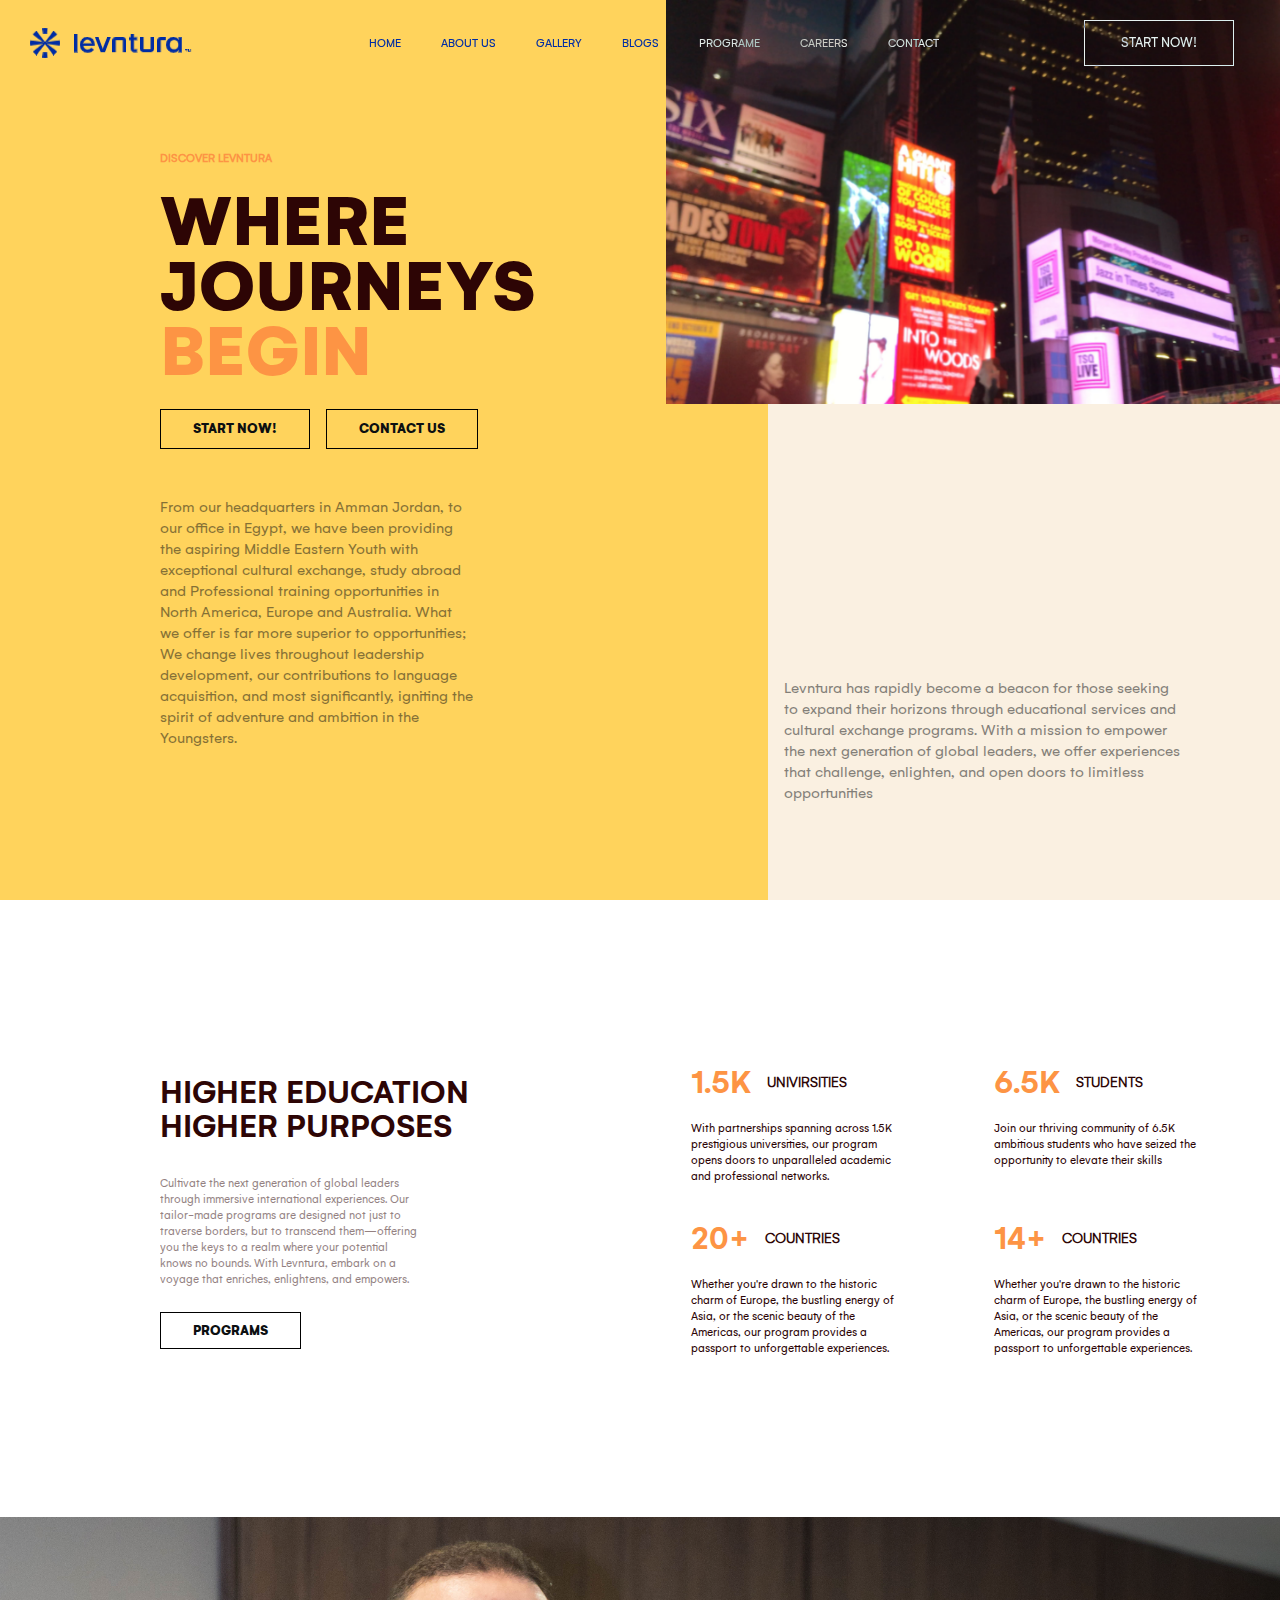
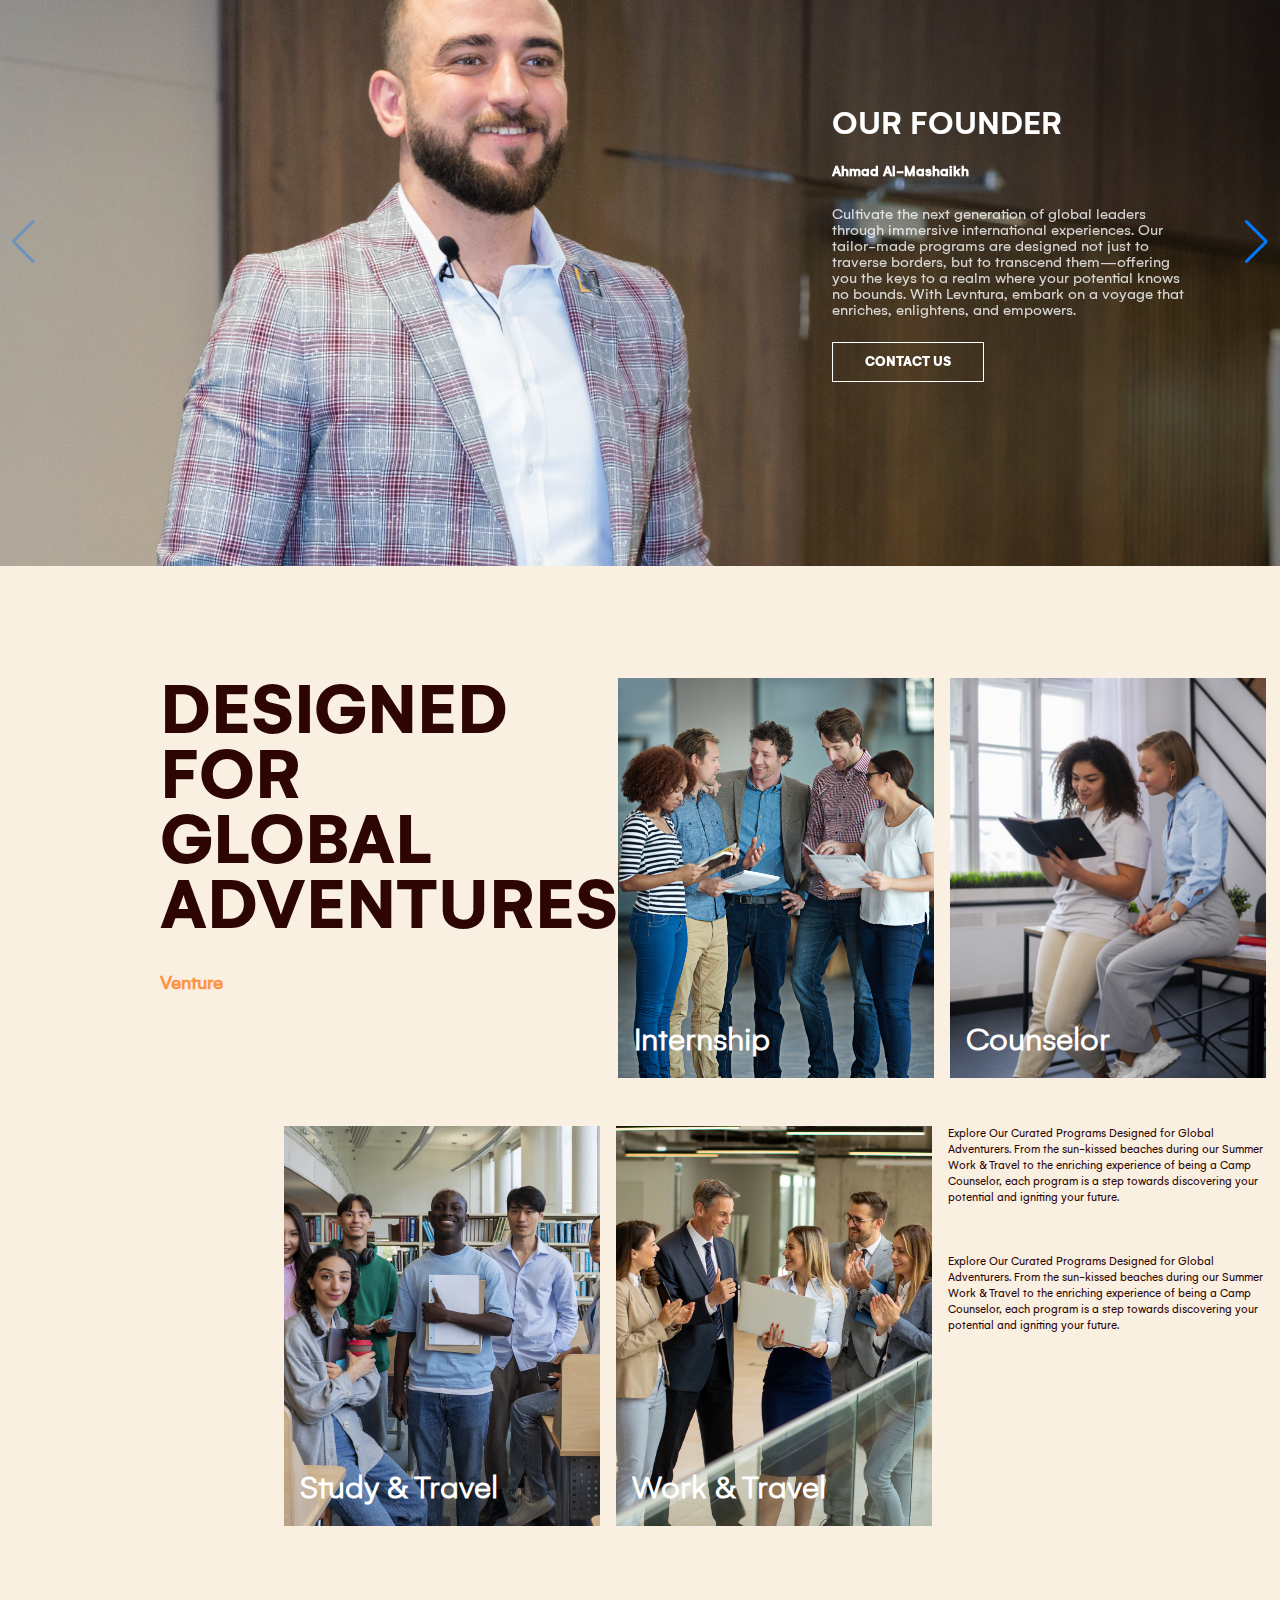
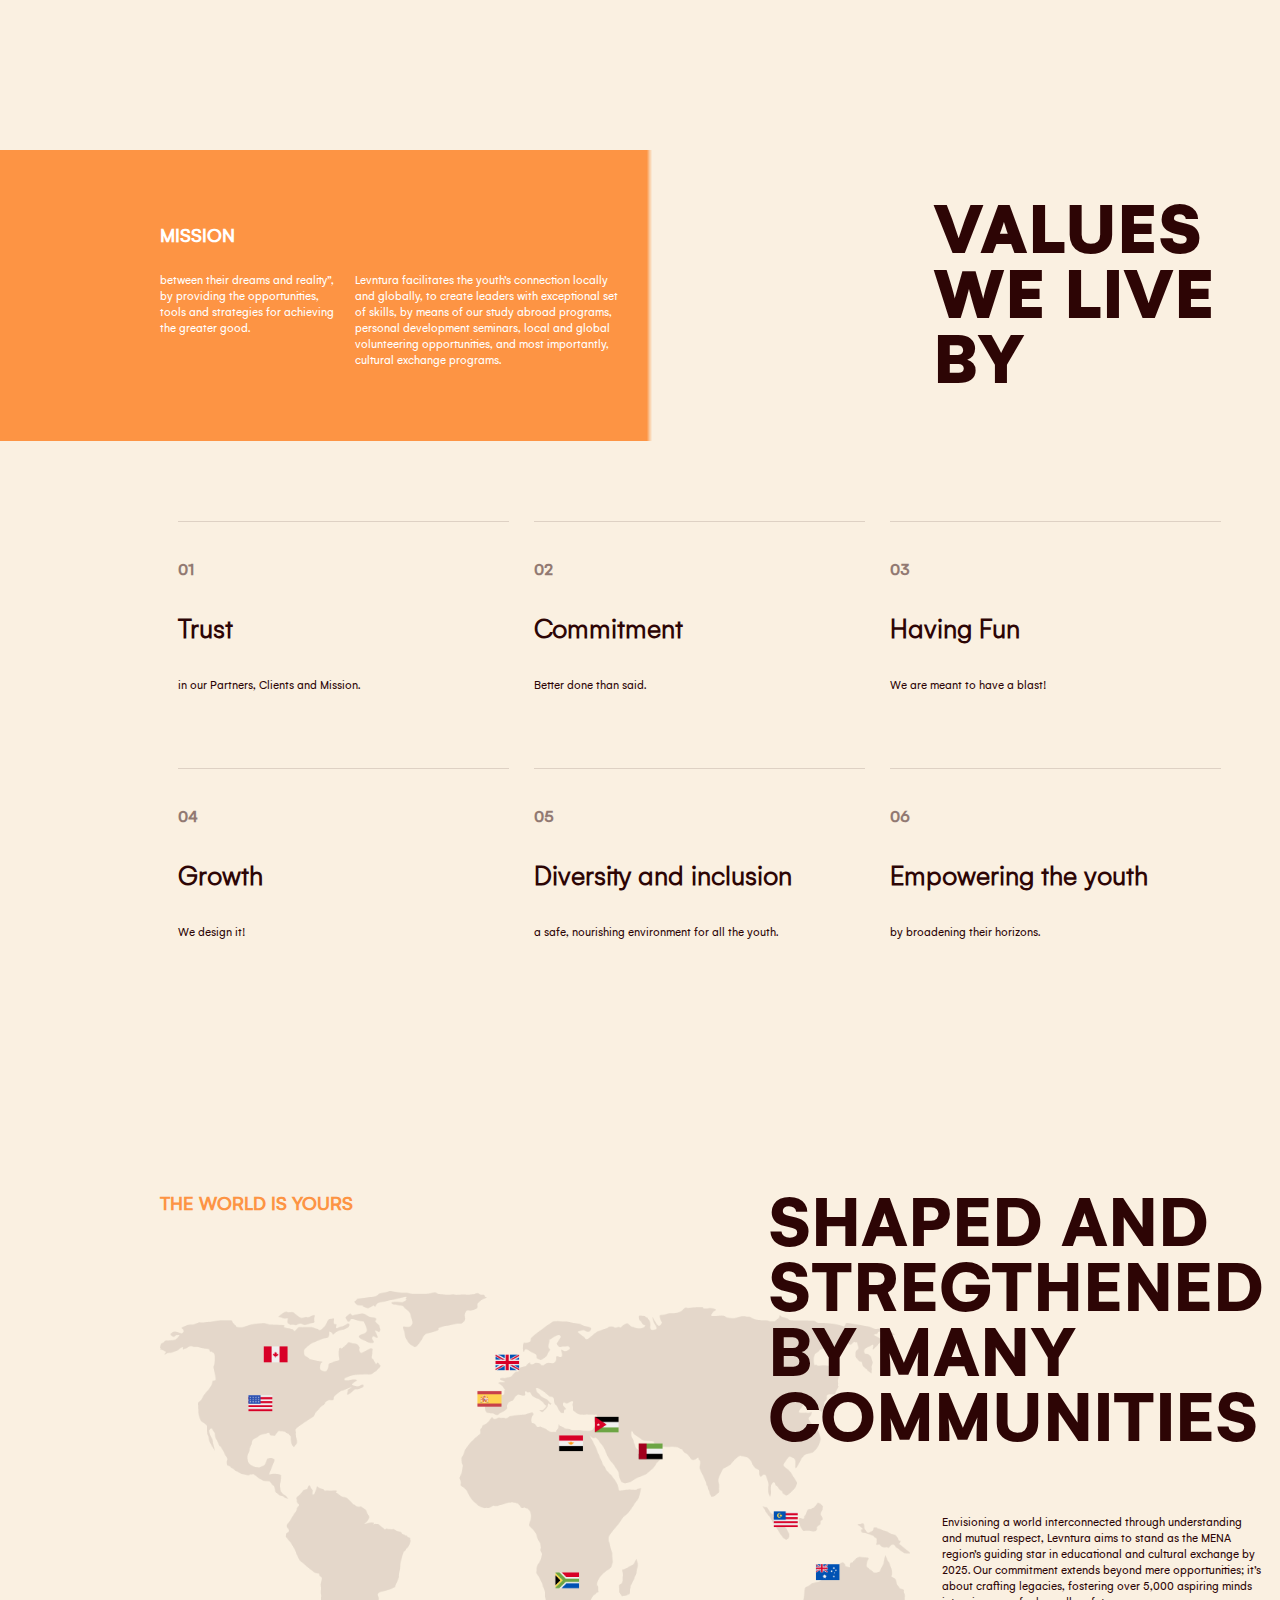
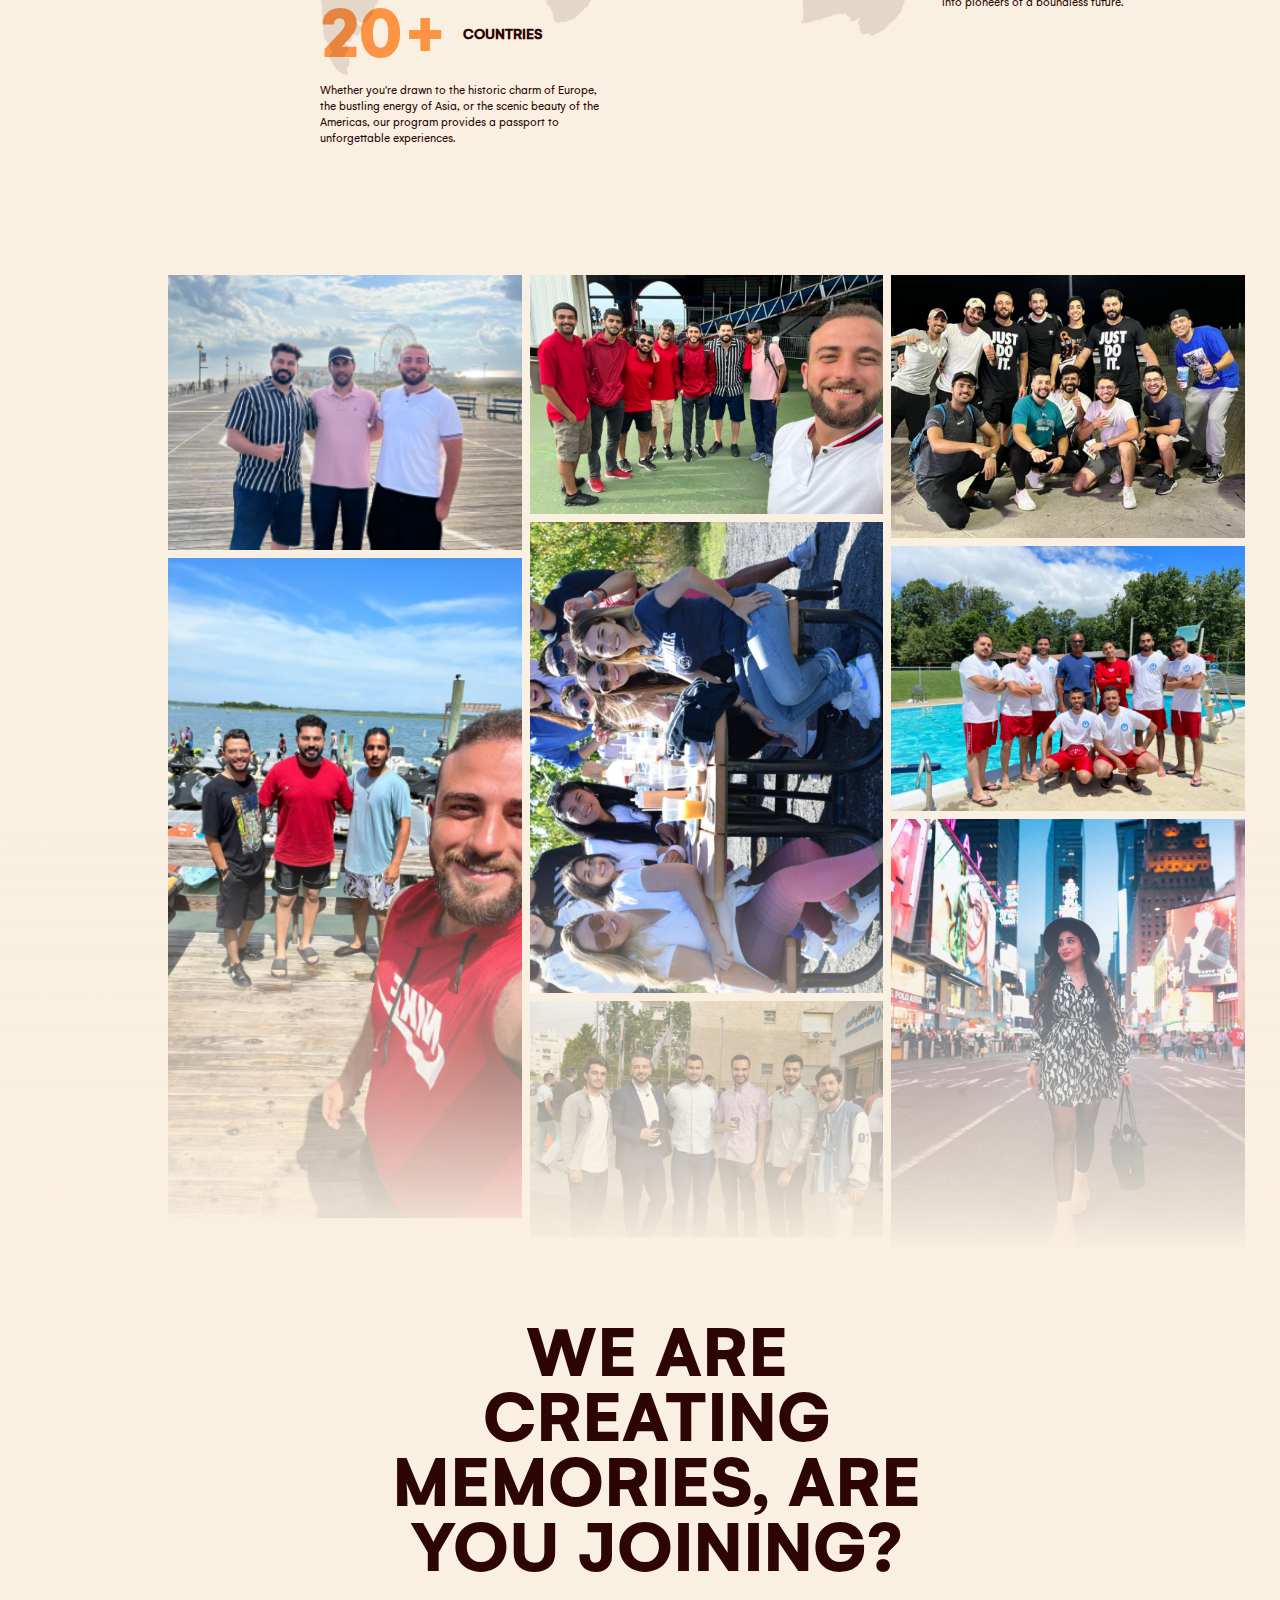
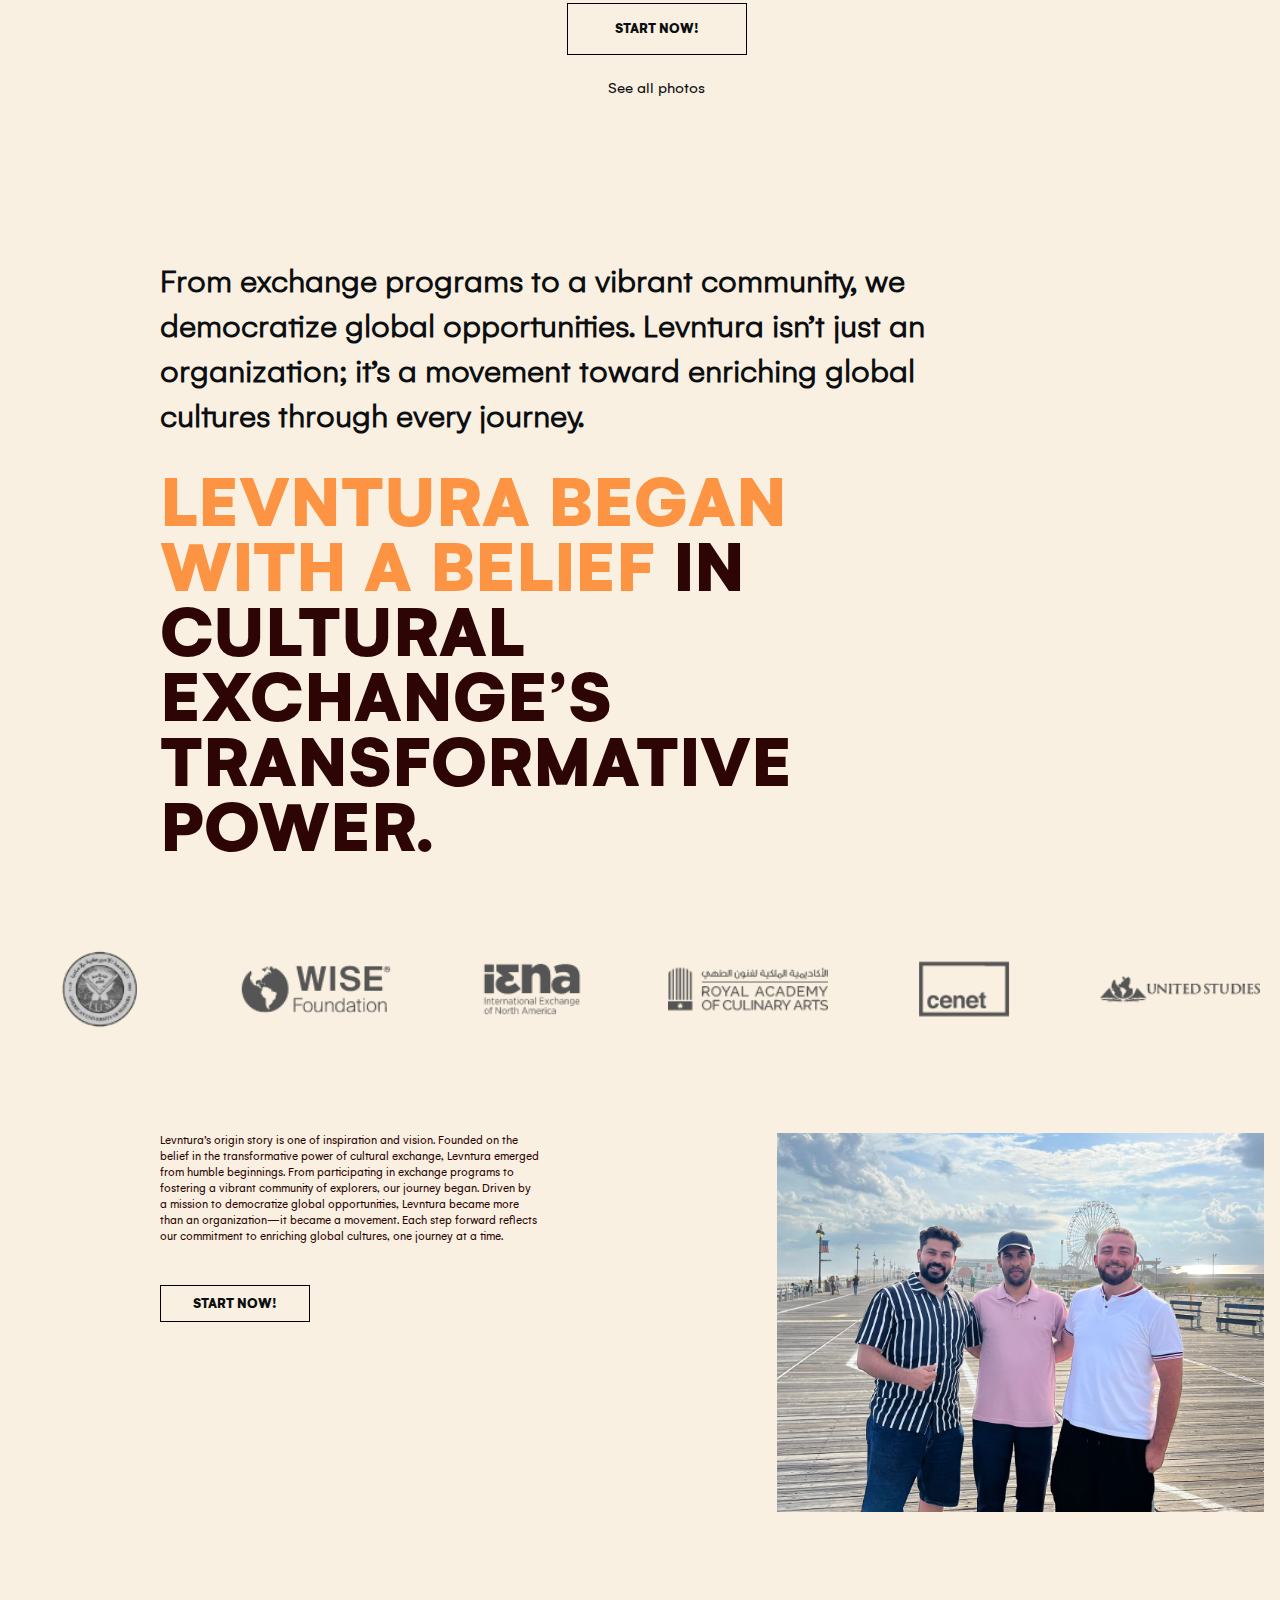
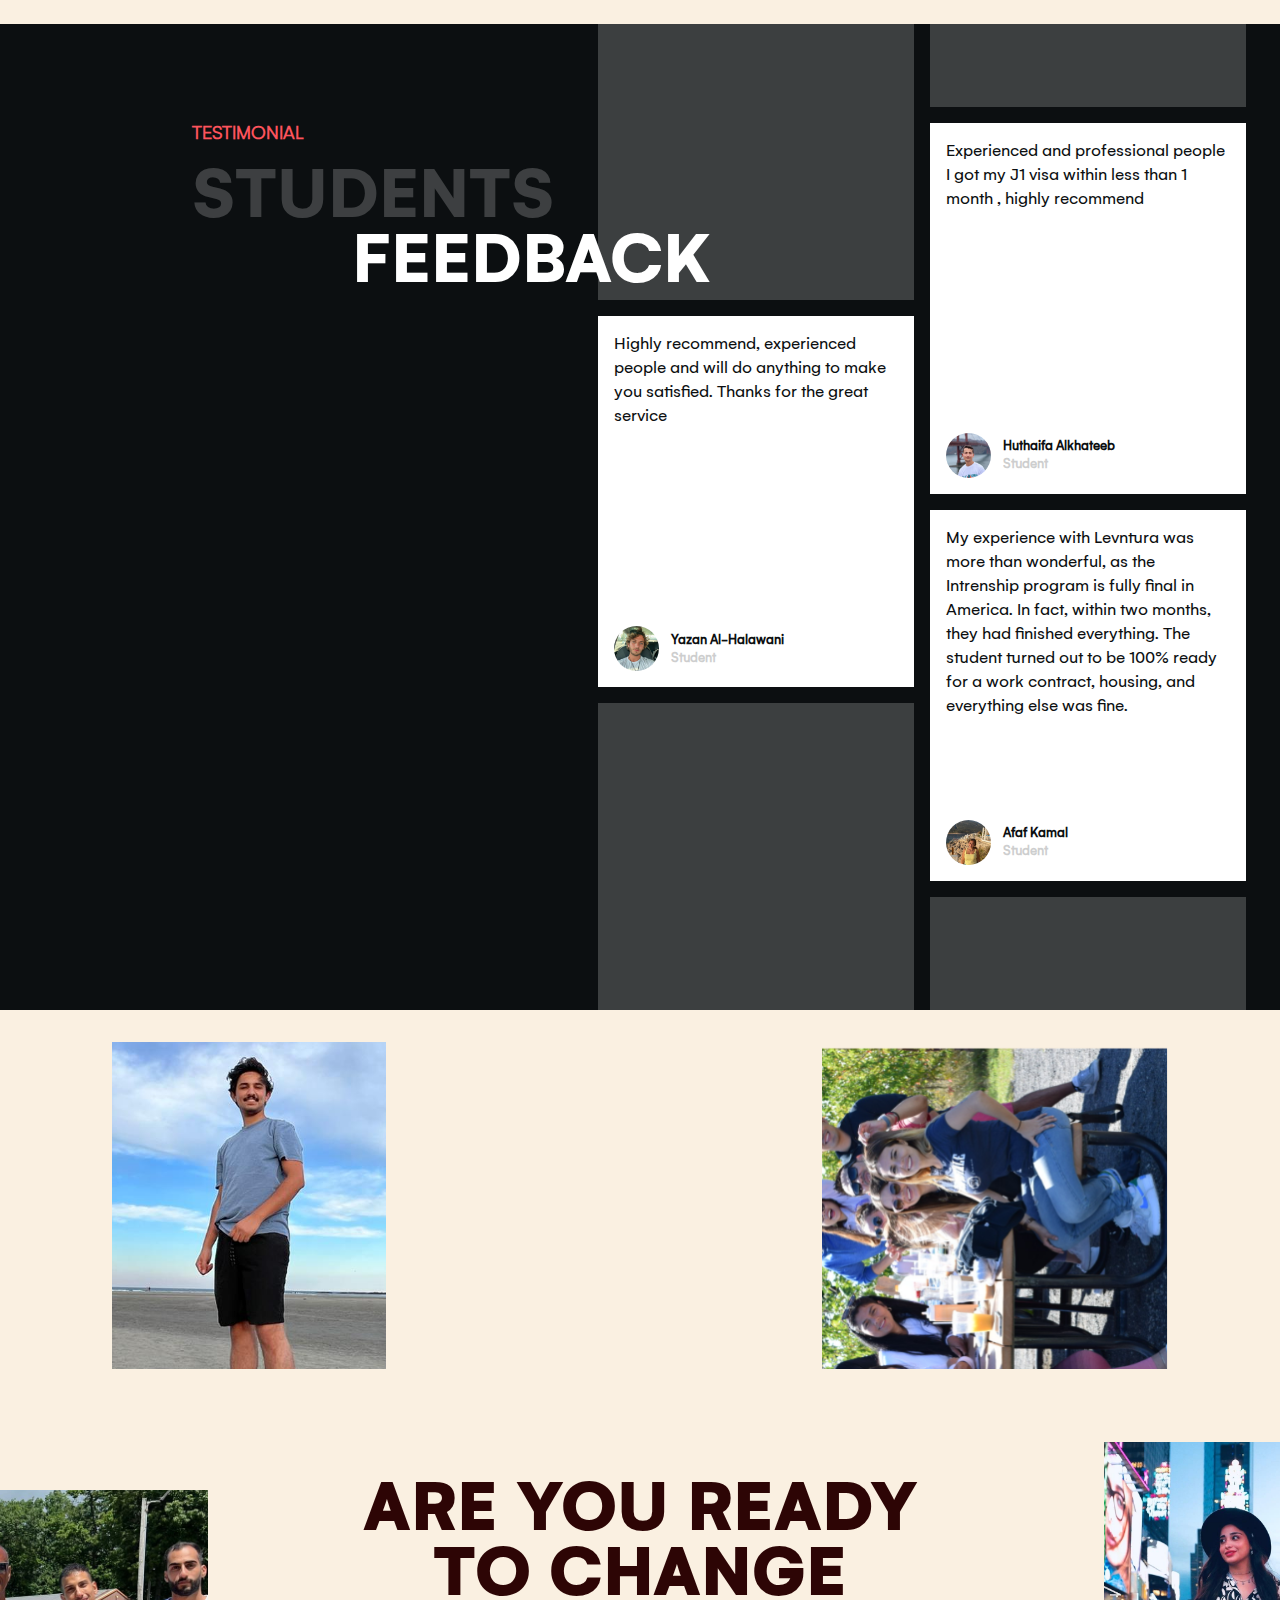
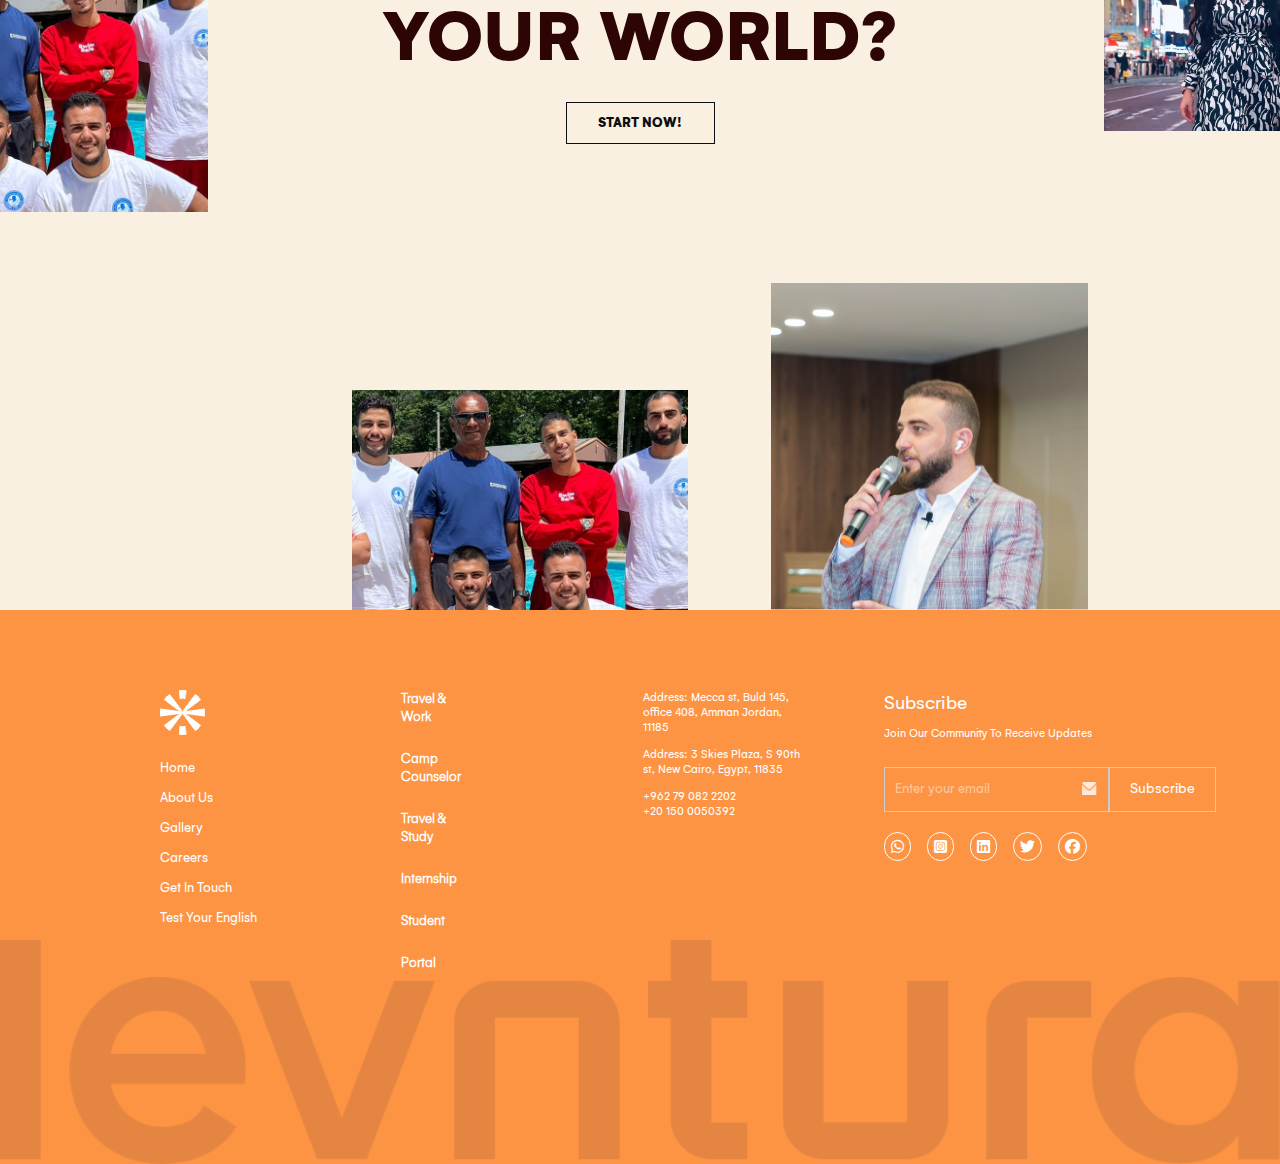
==== commit b3020ea9: "footer update" ====
--- a/about.html
+++ b/about.html
@@ -890,10 +890,25 @@
 
                 <p>Join Our Community To Receive Updates</p>
 
-                <div class="email_container">Email Form Here</div>
-              </div>
-
-              <div class="social_links links">
+                <div class="email_container">
+                  <form class="newsletter-form">
+                    <div class="mail_box">
+                      <input
+                        type="email"
+                        placeholder="Enter your email"
+                        required
+                      />
+
+                      <span class="mail-logo">
+                        <img src="assets/images/envelope.png" alt="" />
+                      </span>
+                    </div>
+                    <button type="submit">Subscribe</button>
+                  </form>
+                </div>
+              </div>
+
+              <div class="social_links">
                 <a href=""><i class="fa-brands fa-whatsapp"></i></a>
                 <a href=""><i class="fa-brands fa-square-instagram"></i></a>
                 <a href=""><i class="fa-brands fa-linkedin"></i></a>
--- a/assets/css/style.css
+++ b/assets/css/style.css
@@ -39,6 +39,7 @@
   --title-color: #fd9444;
   --heading-color: #ffffff;
   --about-primary-color: #2d0505;
+  --blog_theme: #fc535c;
 
   --bg-one: #d8e6e6;
   --grey-bg: #f5f6f7;
@@ -1632,8 +1633,9 @@
 /* --------------------------- Footer --------------------- */
 
 .footer {
-  padding: 2.5rem 0;
-  height: 70vh;
+  padding-top: 5rem;
+  padding-bottom: 12rem;
+  height: 100%;
   width: 100%;
   background-color: var(--footer-bg);
   position: relative;
@@ -1657,7 +1659,7 @@
 }
 
 .footer_content .short_links a {
-  font-size: var(--h5);
+  font-size: 14px;
 }
 
 .footer_content .service_items {
@@ -1668,7 +1670,7 @@
 }
 
 .footer_content .service_items h3 {
-  font-size: var(--h3);
+  font-size: 14px;
   font-family: var(--gelion-light);
 }
 
@@ -1686,7 +1688,7 @@
 
 .footer_content .contact_info p {
   width: 70%;
-  font-size: var(--h6);
+  font-size: 12px;
 }
 
 .footer .short_links img {
@@ -1696,6 +1698,75 @@
 
 .footer_content .social_links {
   margin-top: 20px;
+  display: flex;
+  align-items: flex-start;
+  gap: 1rem;
+}
+
+.footer_content .social_links i {
+  border: 1px solid var(--white);
+  padding: 6px;
+  border-radius: 50px;
+  transition: all 0.3s ease;
+  font-size: 15px;
+}
+
+.newslatter_socials .newslatter {
+  display: flex;
+  flex-direction: column;
+  align-items: flex-start;
+}
+
+.newslatter_socials .newslatter h4 {
+  font-size: 20px;
+  font-family: var(--gelion-regular);
+  font-weight: 400;
+  margin-bottom: 10px;
+}
+
+.newslatter_socials .newslatter p {
+  font-size: 12px;
+  line-height: 16px;
+  margin-bottom: 25px;
+}
+
+.newsletter-form {
+  display: flex;
+}
+
+.newsletter-form .mail-logo img {
+  width: 15px;
+  position: absolute;
+  right: 12px;
+  top: 15px;
+}
+
+.newsletter-form .mail_box {
+  display: flex;
+  position: relative;
+}
+
+.newsletter-form input[type="email"] {
+  padding: 10px;
+  height: 45px;
+  border: 1px solid #ccc;
+  font-size: 10px;
+  width: 225px;
+  outline: none;
+}
+
+.newsletter-form input::placeholder {
+  font-size: 10px;
+  color: rgba(255, 255, 255, 0.486) !important;
+}
+
+.newsletter-form button {
+  height: 45px;
+  padding: 10px 20px;
+  border: 1px solid #ccc;
+  font-size: 15px;
+  cursor: pointer;
+  transition: background-color 0.3s ease;
 }
 
 .footer .bottom_logo {
@@ -2915,6 +2986,7 @@
 .blog_tab_active {
   background-color: #fc535c;
   color: var(--white) !important;
+  cursor: pointer;
 }
 
 .all_blog_main {
@@ -3038,7 +3110,7 @@
   padding-bottom: 1.8rem;
 }
 
-.blog_map_content .blog_ceate_btn {
+.blog_map_content .blog_create_btn {
   background-color: #404f5e;
   color: var(--white);
   border-radius: 10px;
@@ -3092,10 +3164,14 @@
 }
 
 .programe_title h5 {
-  font-size: var(--fs-5);
+  font-size: var(--h5);
   font-family: var(--gelion-semibold);
   color: #0c0f11;
   text-transform: uppercase;
+}
+
+.programe_title .text-bluw {
+  color: var(--bg-two);
 }
 
 .programe_title h1 {
@@ -3113,7 +3189,7 @@
 
 .title_two h5 {
   color: #7abaff;
-  font-size: var(--fs-5);
+  font-size: var(--h5);
   font-family: var(--gelion-regular);
   line-height: 32px;
 }
@@ -3195,7 +3271,8 @@
   background-position: center;
   background-repeat: no-repeat;
   background-size: cover;
-  height: 384px;
+  padding-top: 2rem;
+  padding-bottom: 2rem;
   margin-top: 10rem;
   margin-bottom: 12rem;
   display: flex;
@@ -3374,6 +3451,11 @@
   line-height: 24px;
   color: var(--about-primary-color);
   width: 76%;
+  order: 2;
+}
+
+.p_hidden {
+  display: none;
 }
 
 .programe_five_subtitle h1 {
@@ -3509,6 +3591,7 @@
   padding-top: 3rem;
   padding-bottom: 6rem;
 }
+
 .slider_seven_card .program_seven__image img {
   height: 65px;
   width: 65px;
@@ -3530,6 +3613,16 @@
 }
 
 .section_seven_end p {
+  width: 24%;
+  font-size: 18px;
+  font-family: var(--gelion-regular);
+  font-weight: 200;
+  line-height: 24px;
+  color: var(--about-primary-color);
+}
+
+.pc_hidden_p {
+  display: none;
   width: 24%;
   font-size: 18px;
   font-family: var(--gelion-regular);
@@ -3705,19 +3798,20 @@
   overflow: hidden;
 }
 
-.showcase_part{
+.showcase_part {
   display: flex;
   align-items: center;
   justify-content: center;
   gap: 1rem;
 }
 
-.showcase_heading_left h1{
+.showcase_heading_left h1 {
   font-size: var(--h1);
   line-height: 65px;
   font-family: var(--gelion-black);
   width: 80%;
   color: var(--bg-two);
+  z-index: 99 !important;
 }
 
 .showcase-content_two {
@@ -3726,6 +3820,7 @@
   justify-content: center;
   margin: 0 auto;
   width: 100%;
+  z-index: 99;
 }
 
 .showcase_part_right {
@@ -3795,7 +3890,6 @@
   color: #fc535c;
   mix-blend-mode: difference;
 }
-
 
 .images .top_one,
 .images .top_two,
@@ -4330,6 +4424,7 @@
   border-radius: 10px;
   font-size: 14px;
   color: var(--black);
+  cursor: pointer;
 }
 
 .tab_serach .tabs .tab_active {
@@ -4684,6 +4779,7 @@
   background-color: var(--program-theme);
   padding-top: 7rem;
   padding-bottom: 2rem;
+  position: relative;
 }
 
 .releted_program_title h1 {
@@ -4717,7 +4813,7 @@
   margin-top: -1rem;
 }
 
-.releted_program_main .releted_card__container .card__article{
+.releted_program_main .releted_card__container .card__article {
   width: 100%;
 }
 
@@ -4731,3 +4827,321 @@
 .join_team_footer {
   background-color: var(--program-theme);
 }
+
+#footer_blog {
+  background-color: #fc535c;
+}
+/* Modal styles */
+
+.modal {
+  display: none;
+  position: fixed;
+  left: 50%;
+  top: 50%;
+  transform: translate(-50%, -50%);
+  width: 100%;
+  height: 100%;
+  overflow: auto;
+  background-color: #0c0f11c9;
+  padding-top: 60px;
+  z-index: 99;
+  padding: 3rem 6rem;
+  z-index: 9099;
+}
+
+.modal-content {
+  background-color: #f5f6f7;
+  margin: 5% auto;
+  padding: 3rem 6rem;
+  width: 100%;
+  max-width: 820px;
+  height: 744px;
+}
+
+.close {
+  color: #aaa;
+  float: right;
+  font-size: 28px;
+  font-weight: bold;
+}
+
+.close:hover,
+.close:focus {
+  color: black;
+  text-decoration: none;
+  cursor: pointer;
+}
+
+input[type="text"],
+input[type="password"] {
+  width: 100%;
+  display: inline-block;
+}
+
+#regForm {
+  display: flex;
+  flex-direction: column;
+  justify-content: space-between;
+  height: 640px;
+  overflow: hidden;
+}
+
+.blog_button {
+  padding: 10px 15px;
+  font-size: 15px;
+  margin: 10px 0;
+  border: none;
+  cursor: pointer;
+  text-transform: uppercase;
+}
+
+.next_btn {
+  color: var(--blog_theme);
+}
+
+.blog_button:hover {
+  opacity: 0.8;
+}
+
+.step {
+  display: none;
+}
+
+.step.active {
+  display: block;
+}
+
+.step-buttons {
+  display: flex;
+  justify-content: space-between;
+  border-top: 2px solid #d2d2d2;
+}
+
+.modal_h1 {
+  font-size: 48px;
+  color: var(--blog_theme);
+  font-family: var(--gelion-black);
+  text-transform: uppercase;
+  line-height: 48px;
+}
+
+.blog_sub {
+  font-size: 18px;
+  line-height: 24px;
+  opacity: 30%;
+  color: var(--about-primary-color);
+  width: 90%;
+  padding-bottom: 1rem;
+}
+
+.form_main {
+  border: 2px solid #d2d2d2;
+}
+
+.add_p {
+  padding: 2.5rem 1.5rem;
+}
+
+button:disabled {
+  opacity: 0.5;
+  cursor: not-allowed;
+}
+
+.input_feild {
+  display: flex;
+  flex-direction: column;
+  gap: 8px;
+}
+
+.input_feild p {
+  font-size: 14px;
+}
+
+.input_feild input {
+  border: 1px solid #fc535b63;
+  outline: none;
+  padding: 8px 12px;
+  margin-bottom: 15px;
+}
+
+.input_feild input::placeholder {
+  font-size: 14px;
+  opacity: 0.3;
+  color: var(--black);
+}
+
+.input_feild p {
+  display: flex;
+  align-items: center;
+  justify-content: flex-start;
+  gap: 6px;
+}
+
+.insta img {
+  width: 12px;
+}
+
+.inputField {
+  border: none;
+  background-color: transparent;
+  width: 100%;
+  height: 40px;
+  font-size: 14px;
+  line-height: 16px;
+  margin-top: 1rem;
+  outline: none !important;
+  border-bottom: 1px solid #46464648;
+}
+
+.inputField:focus {
+  outline: none;
+  border-bottom: 1px solid var(--blog_theme);
+}
+
+.wordCount {
+  text-align: right;
+  margin-top: 8px;
+  font-size: 14px;
+  color: #666;
+}
+
+.blog_des {
+  height: 60px;
+}
+
+.warning-message {
+  display: none;
+  color: red;
+  font-size: 14px;
+  margin-top: 8px;
+}
+
+input.error,
+textarea.error {
+  border: 1px solid red;
+}
+
+.error-message {
+  color: red;
+  font-size: 14px;
+  display: none;
+  margin-top: 8px;
+}
+
+.upload_img {
+  height: 201.5px;
+}
+
+.main_upload {
+  display: flex;
+  align-items: center;
+  justify-content: center;
+}
+
+.drop-zone {
+  border: 2px dashed #fc535b4a;
+  border-radius: 8px;
+  padding: 20px;
+  text-align: center;
+  cursor: pointer;
+  position: relative;
+  height: 201.5px;
+  display: flex;
+  align-self: center;
+  justify-content: center;
+  width: 100%;
+}
+
+.drop-zone p {
+  margin: 0;
+  font-size: 16px;
+  color: #666;
+}
+
+.drop-zone.drag-over {
+  border-color: var(--blog_theme);
+  background-color: #e1f5fe;
+}
+
+#uploadLink {
+  color: var(--blog_theme);
+  text-decoration: underline;
+}
+
+#uploadLink:hover {
+  text-decoration: underline;
+}
+
+.upload_img {
+  display: none;
+}
+
+.plus_up {
+  display: flex;
+  align-items: center;
+  justify-content: space-between;
+  gap: 10px;
+  flex-wrap: wrap;
+}
+
+.image-field {
+  position: relative;
+  width: 100px;
+  height: 100px;
+  border: 1px solid #ddd;
+  border-radius: 4px;
+  background-color: #f0f0f0;
+  overflow: hidden;
+  margin-top: 1rem;
+}
+
+.image-field .upload_img_plus {
+  display: none;
+}
+
+.image-preview {
+  width: 100%;
+  height: 100%;
+  background-size: cover;
+  background-position: center;
+}
+
+.plus-icon {
+  position: absolute;
+  top: 50%;
+  left: 50%;
+  transform: translate(-50%, -50%);
+  font-size: 24px;
+  color: var(--blog_theme);
+  cursor: pointer;
+}
+
+.remove-icon {
+  position: absolute;
+  top: -3px;
+  right: 2px;
+  font-size: 22px;
+  color: red;
+  cursor: pointer;
+  display: none;
+}
+
+.tabs a.blog_tab_active {
+  font-weight: bold;
+}
+
+.blog_card {
+  display: none;
+}
+
+.blog_card.show {
+  display: block;
+}
+
+.no-result-message {
+  display: none;
+  text-align: center;
+  color: red;
+  font-weight: bold;
+  margin-top: 20px;
+}
--- a/assets/css/responsive.css
+++ b/assets/css/responsive.css
@@ -307,6 +307,36 @@
   .contact_right_bottom {
     position: absolute;
     bottom: -15rem;
+  }
+}
+
+@media screen and (max-width: 1024px) {
+  .program_one,
+  .program_two,
+  .program_three,
+  .program_four,
+  .program_five,
+  .section_six,
+  .section_seven,
+  .section_seven_end,
+  .section_eight,
+  .faq_content,
+  .program_container {
+    padding: 0 1rem;
+  }
+
+  .program_three h1 {
+    font-size: var(--h1);
+    line-height: 65px;
+  }
+
+  .title_two h2 {
+    width: 90%;
+  }
+
+  .rounded_image {
+    height: 100%;
+    padding: 3rem;
   }
 }
 
@@ -460,7 +490,6 @@
 
   .footer {
     padding: 2.5rem 0;
-    height: 85vh;
   }
 
   .footer_content {
@@ -554,6 +583,9 @@
 
   .contact_right_bottom {
     width: 47%;
+  }
+  .modal {
+    padding: 1rem;
   }
 }
 
@@ -1395,6 +1427,302 @@
     height: 608px;
     width: 95%;
   }
+
+  /* ------------ Program Page Start ------------------- */
+
+  .programe_title {
+    padding-top: 7rem;
+  }
+
+  .programe_content {
+    height: 360px;
+  }
+
+  .main_bg {
+    height: 500px;
+    z-index: 99;
+    display: flex;
+    align-items: center;
+    justify-content: center;
+    margin-top: -11rem;
+    z-index: 99;
+  }
+
+  .main_bg a {
+    margin-top: -1rem;
+  }
+
+  .programe_title h1 {
+    font-size: 34px;
+  }
+
+  .programe_title h5 {
+    font-size: 16px;
+  }
+
+  .title_two {
+    margin-top: -7rem;
+  }
+
+  .title_two {
+    font-size: 16px;
+    width: 90%;
+    margin: 0 auto;
+  }
+  .title_two h2 {
+    font-size: 20px;
+    line-height: 21px;
+  }
+
+  .program_one {
+    padding-top: 4rem;
+    align-items: center;
+    justify-content: center;
+    margin: 0 auto;
+    text-align: center;
+  }
+
+  .program_title h1 {
+    font-size: var(--h2);
+    line-height: 34px;
+    width: 90%;
+  }
+
+  .programe_details {
+    width: 100%;
+    padding-top: 1rem;
+  }
+
+  .programe_details p,
+  .program_title h5 {
+    font-size: 16px;
+    line-height: 21px;
+  }
+
+  .programe_one_img {
+    padding-top: 3rem;
+  }
+
+  .program_two {
+    padding-top: 5rem;
+    flex-direction: column;
+    align-items: center;
+    justify-content: center;
+  }
+
+  .program_title {
+    text-align: center;
+  }
+
+  .programe_two {
+    padding-top: 1rem;
+    text-align: center;
+  }
+
+  .rounded_image {
+    background: url("/assets/images/programe/Mask\ Group\ 2691.png");
+    width: 100%;
+    height: 888px;
+    background-position: center;
+    background-repeat: no-repeat;
+    background-size: contain;
+    object-fit: cover;
+    padding-top: 0rem;
+    padding-bottom: 2rem;
+    margin-top: 150px;
+    align-items: flex-end;
+    justify-content: center;
+    margin-bottom: 150px;
+    padding-right: 3rem;
+    position: relative;
+  }
+
+  .rounded_content {
+    height: 250px;
+    width: 250px;
+  }
+
+  .rounded_content h3 {
+    font-size: 20px;
+    line-height: 20px;
+    width: 80%;
+  }
+
+  .rounded_content h6 {
+    font-size: 16px;
+    line-height: 16px;
+    width: 90%;
+  }
+
+  .slider,
+  .programe_four_slider,
+  .programe_five_slider {
+    width: 100%;
+  }
+
+  .program_three h1,
+  .section_six_title h1 {
+    font-size: 34px;
+    line-height: 34px;
+    width: 100%;
+    margin: 0 auto;
+    text-align: center;
+  }
+
+  .program_three p {
+    width: 100%;
+    text-align: start;
+  }
+
+  .slider_three_card {
+    height: auto;
+    max-width: 316px;
+    width: 314px;
+  }
+
+  .slider_three_card .program_three__image {
+    height: 454px;
+    max-width: 316px;
+    width: 316px;
+  }
+
+  .program_four {
+    align-items: center;
+    justify-content: center;
+  }
+
+  .program_four .program_title h1 {
+    position: relative;
+    width: 100%;
+  }
+
+  .program_four .programe_details {
+    padding-top: 1rem;
+    text-align: center;
+  }
+
+  .slider_four_card {
+    height: 436px;
+    max-width: 314px;
+    background: #fff;
+    padding: 3rem;
+  }
+
+  .slider_four_card {
+    gap: 1rem;
+    margin-bottom: 6rem;
+  }
+
+  .slider_four_card .slider_top_img {
+    height: 204px;
+    width: 204px;
+  }
+
+  .slider_four_card .slider_card_details h1 {
+    font-size: 30px;
+  }
+
+  .slider_four_card .slider_card_details p {
+    font-size: 16px;
+  }
+
+  .program_five {
+    display: flex;
+    flex-direction: column;
+    align-items: center;
+    justify-content: center;
+  }
+
+  .program_five_title p {
+    width: 100%;
+    font-size: var(--p);
+    line-height: 24px;
+    width: 95%;
+    order: 1;
+    text-align: center;
+  }
+
+  .programe_five_subtitle h1 {
+    display: none;
+  }
+
+  .p_hidden {
+    display: flex;
+    color: var(--bg-two);
+    font-family: var(--gelion-black);
+    font-size: 32px;
+    line-height: 34px;
+    text-align: center;
+  }
+
+  .slider_five_card .slider_top_img {
+    max-width: 315px;
+    height: 220px;
+  }
+
+  .section_six_card {
+    width: 80%;
+  }
+
+  .pc_hidden_p {
+    display: block;
+    width: 80%;
+    text-align: center;
+    margin: 0 auto;
+    padding-top: 1rem;
+  }
+
+  .secion_seven_title h1 {
+    text-align: center;
+  }
+
+  .section_seven_end p {
+    display: none;
+  }
+
+  .program_image_showcase {
+    height: 900px;
+  }
+
+  .eight_title h1 {
+    font-size: 34px;
+    line-height: 34px;
+  }
+
+  .eight_card {
+    width: 100%;
+  }
+  .showcase_part {
+    flex-direction: column;
+  }
+
+  .showcase_part_right {
+    display: none;
+  }
+
+  .showcase_heading_left h1 {
+    font-size: 34px;
+    line-height: 34px;
+    width: 100%;
+  }
+  .modal-content {
+    margin: 5% auto;
+    padding: 2rem 2rem;
+  }
+
+  .modal_h1 {
+    font-size: 34px;
+    line-height: 34px;
+  }
+
+  .blog_sub {
+    font-size: 15px;
+    line-height: 18px;
+  }
+
+  .blog_button {
+    font-size: 14px;
+  }
 }
 
 @media screen and (max-width: 550px) {
@@ -1563,6 +1891,10 @@
   .mission__list-box {
     width: 95%;
   }
+
+  .section_six_card {
+    width: 100%;
+  }
 }
 
 @media screen and (max-width: 380px) {
@@ -1587,6 +1919,11 @@
 
   .contact_right_top img {
     margin-top: 1rem;
+  }
+
+  .modal-content {
+    margin: 5% auto;
+    padding: 1rem 1rem;
   }
 }
 
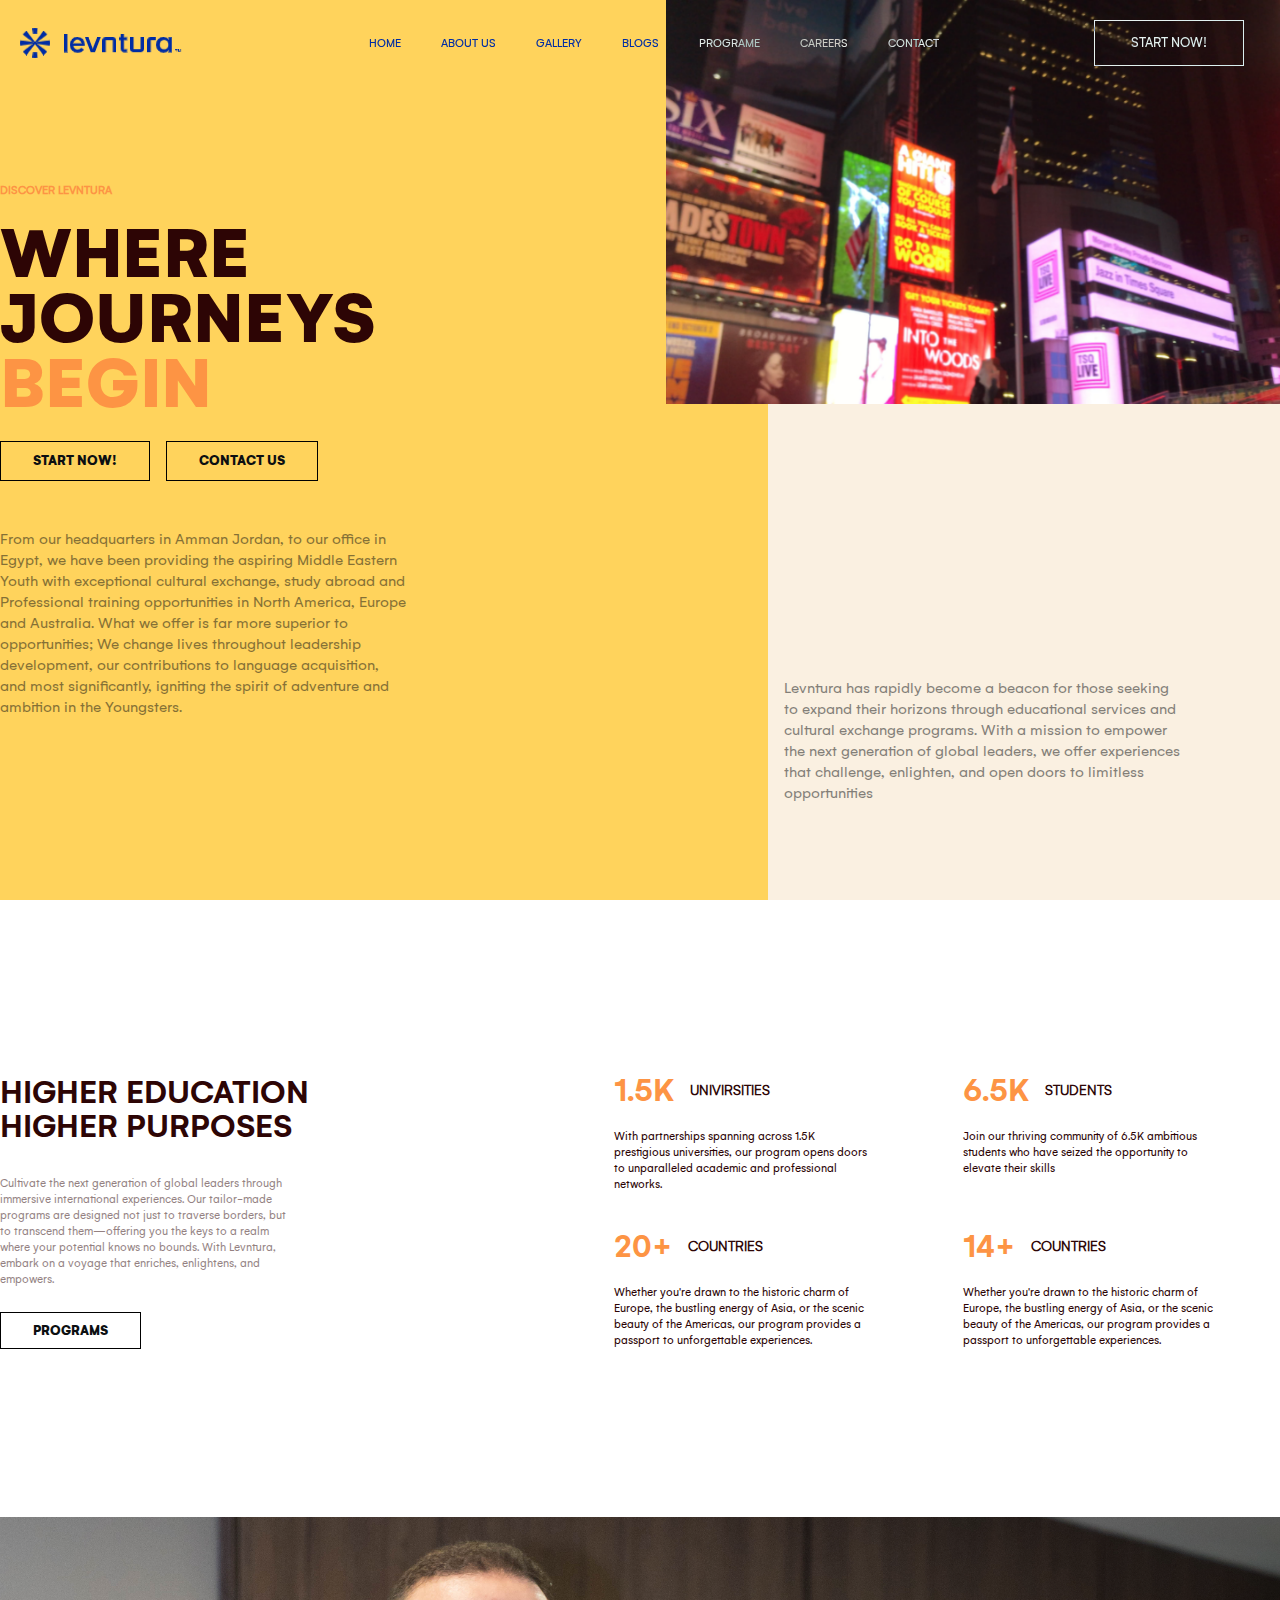
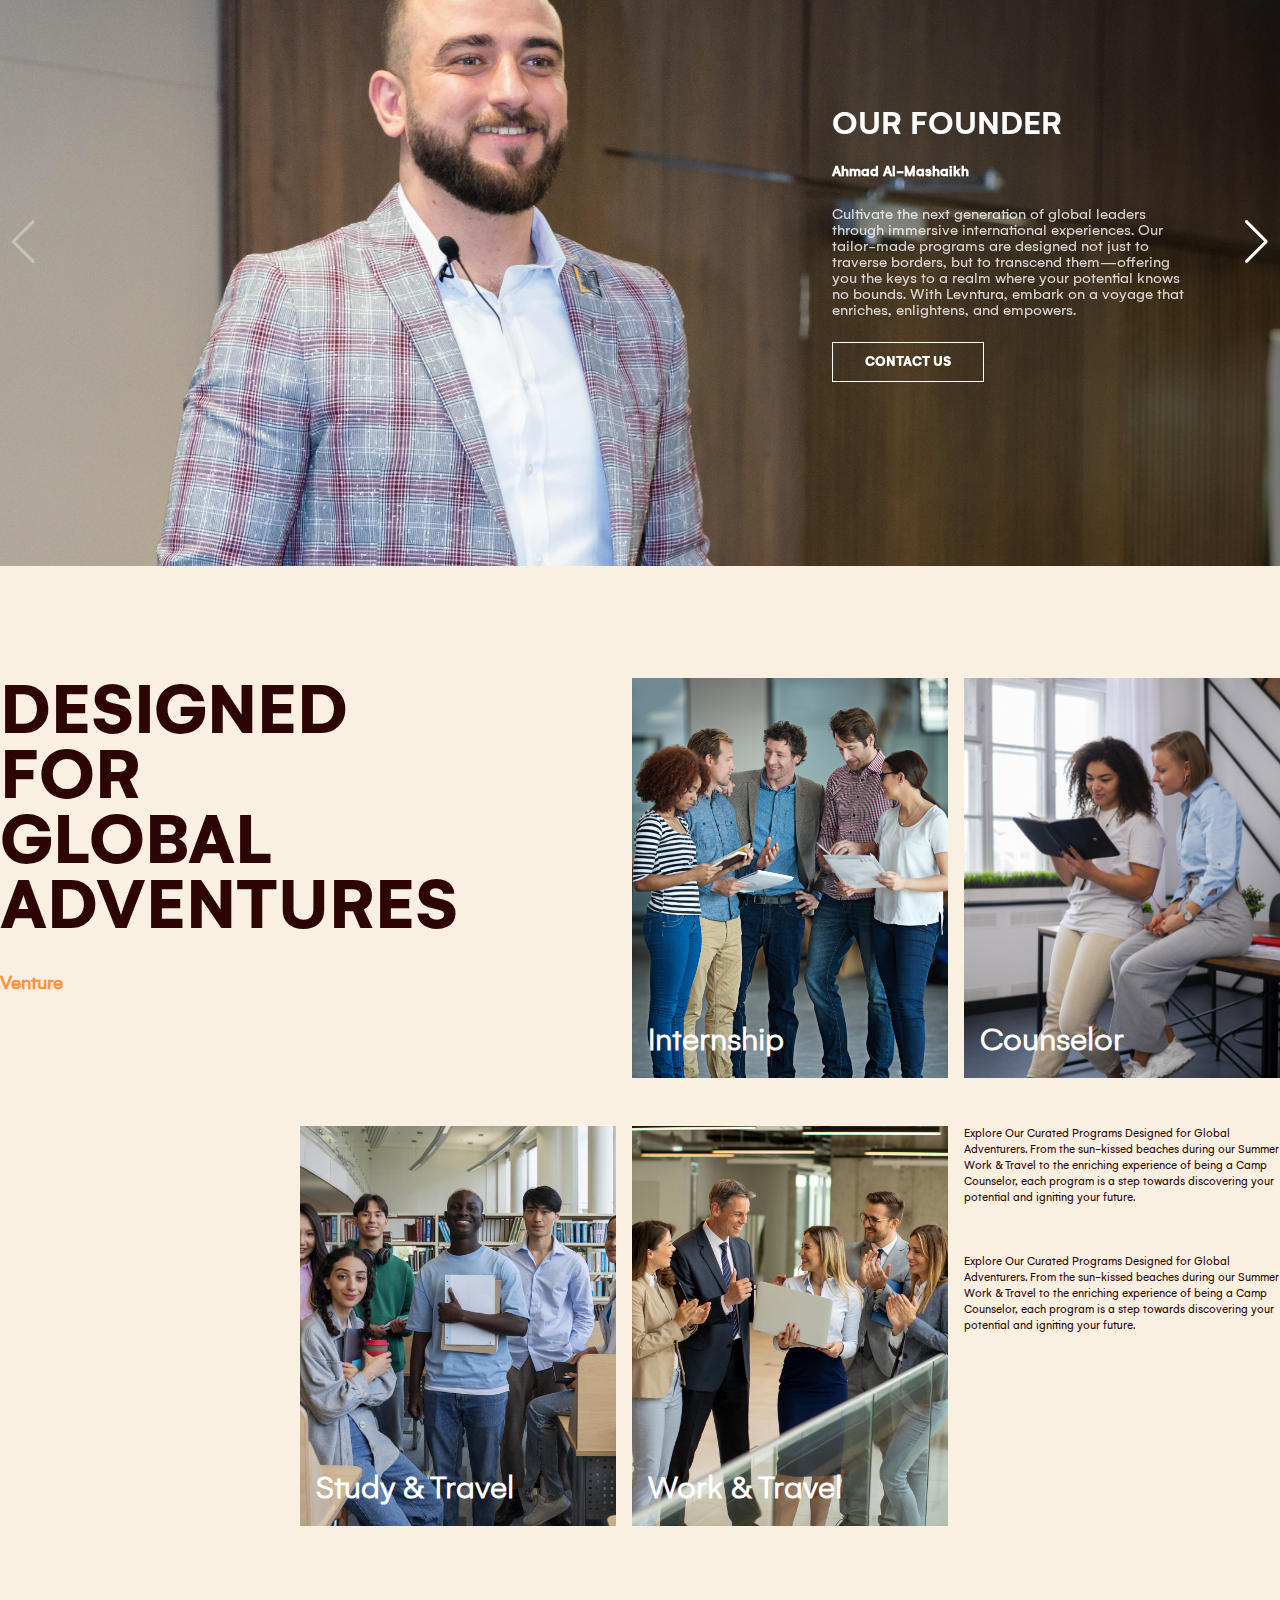
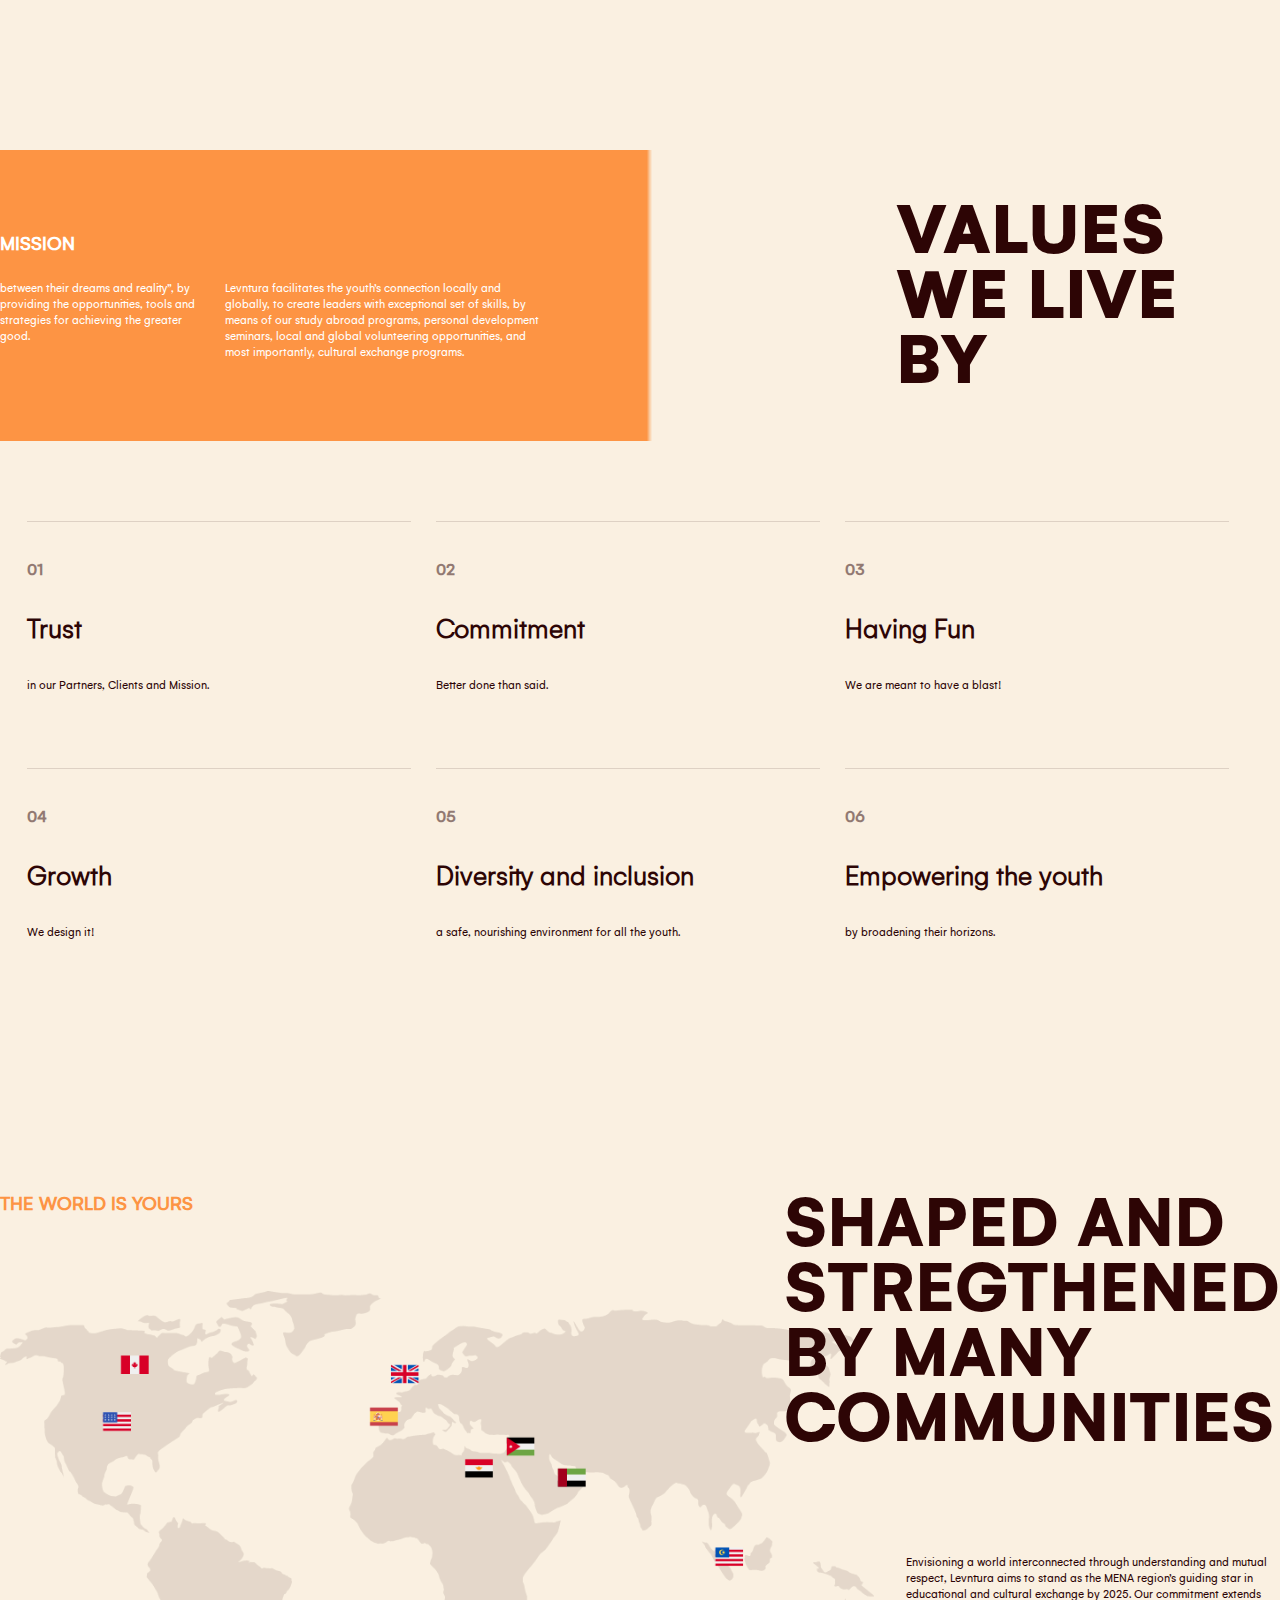
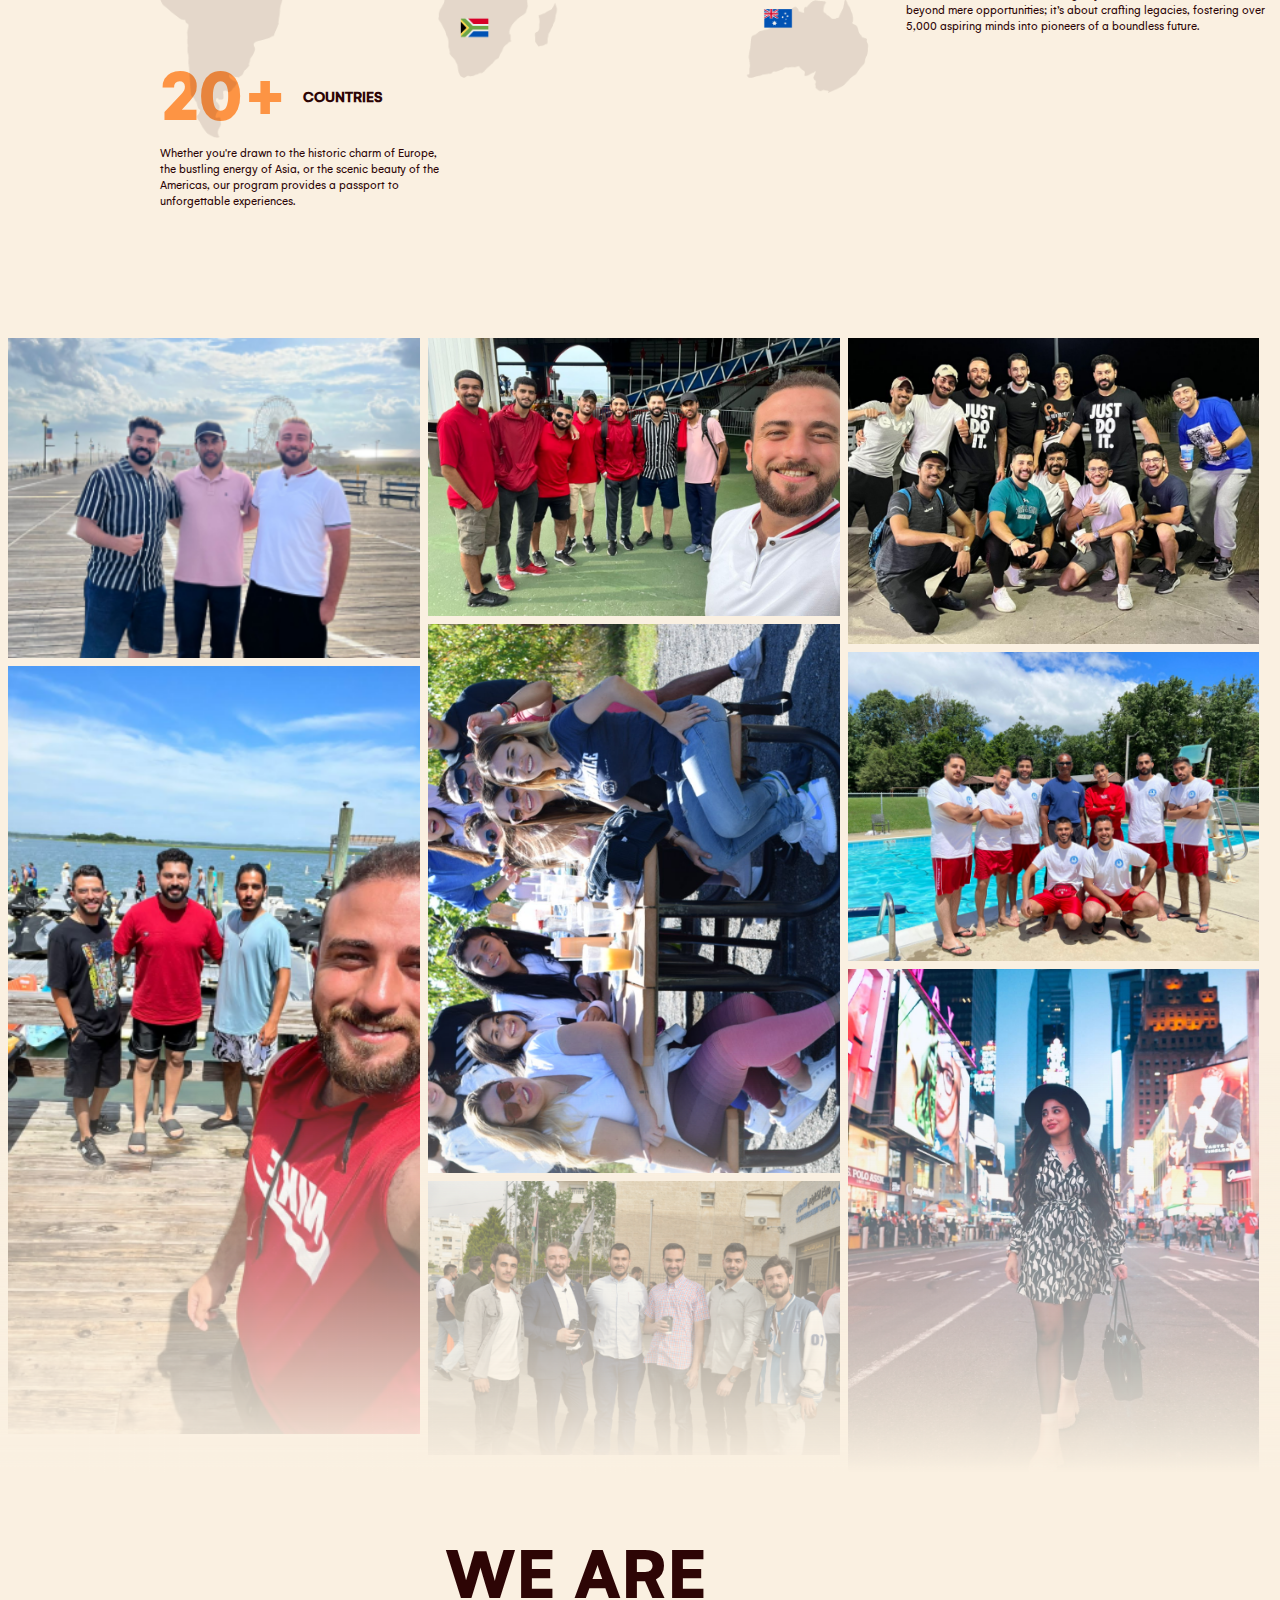
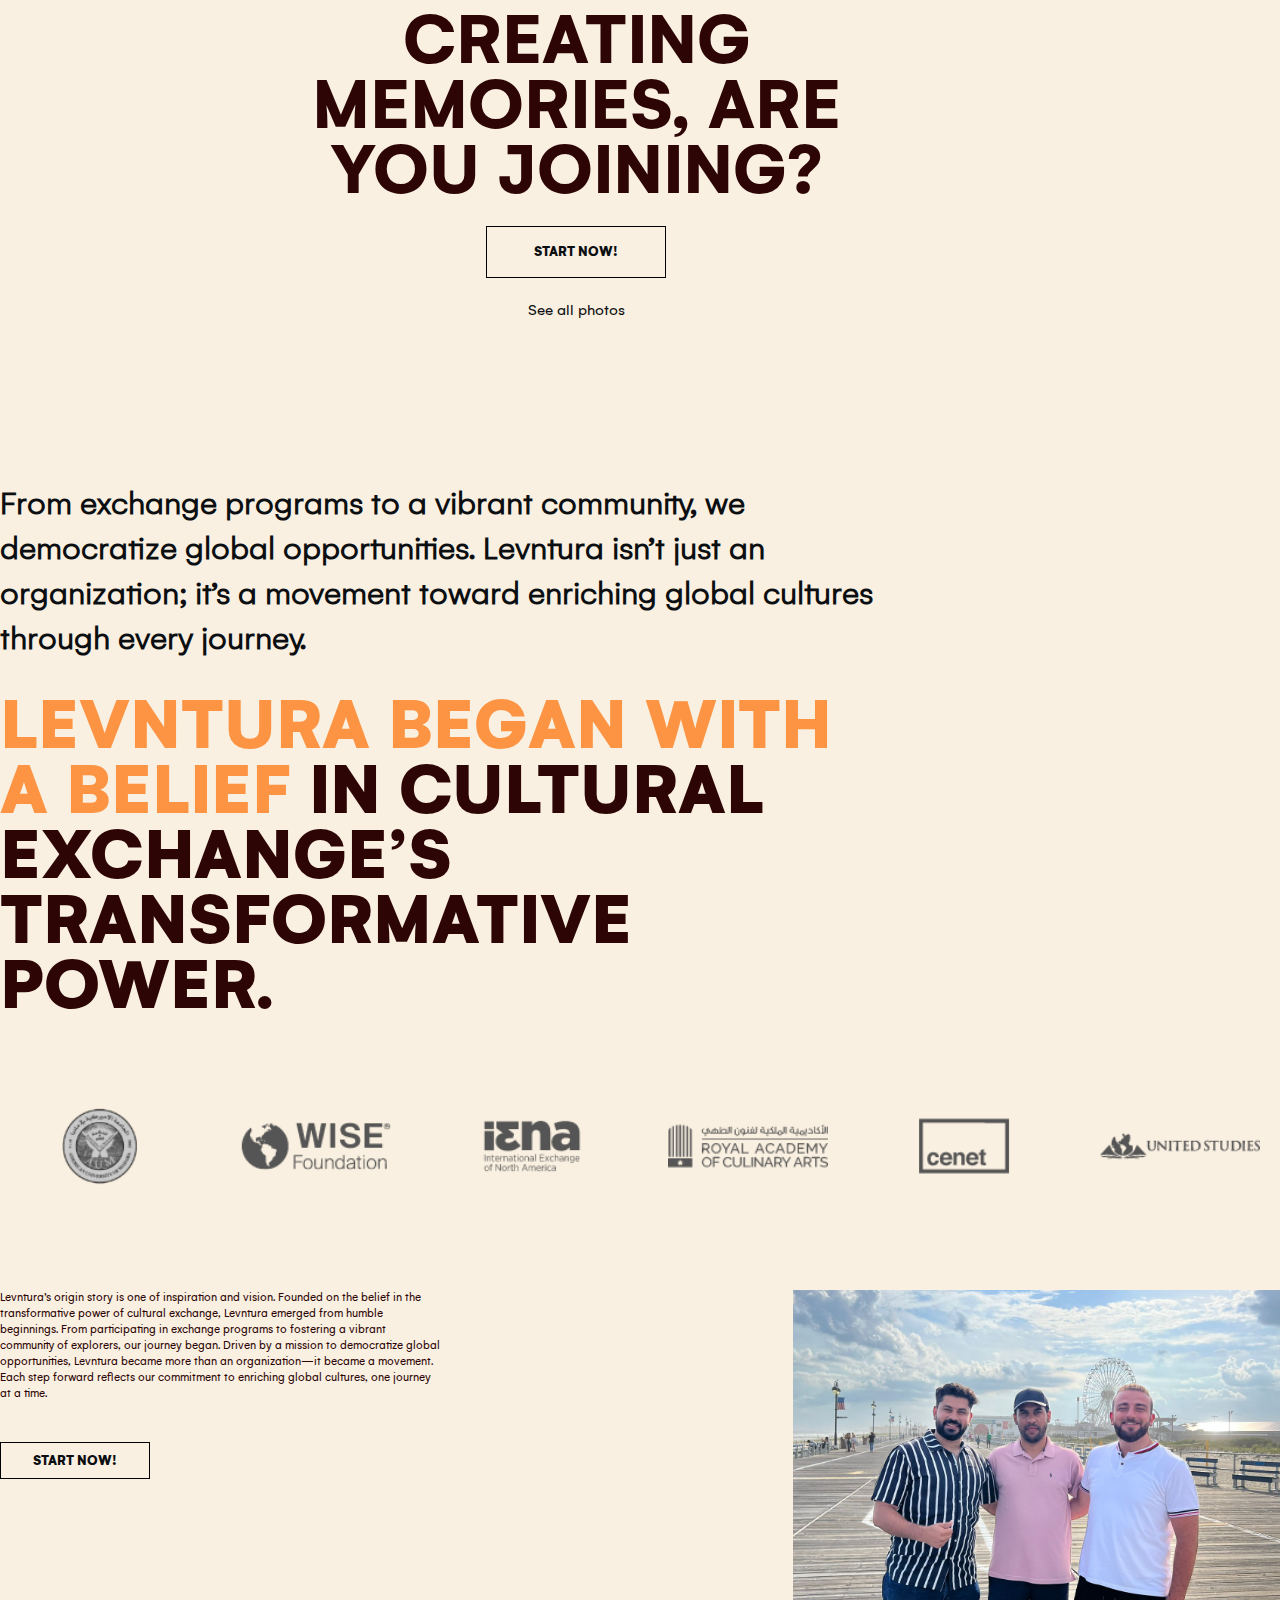
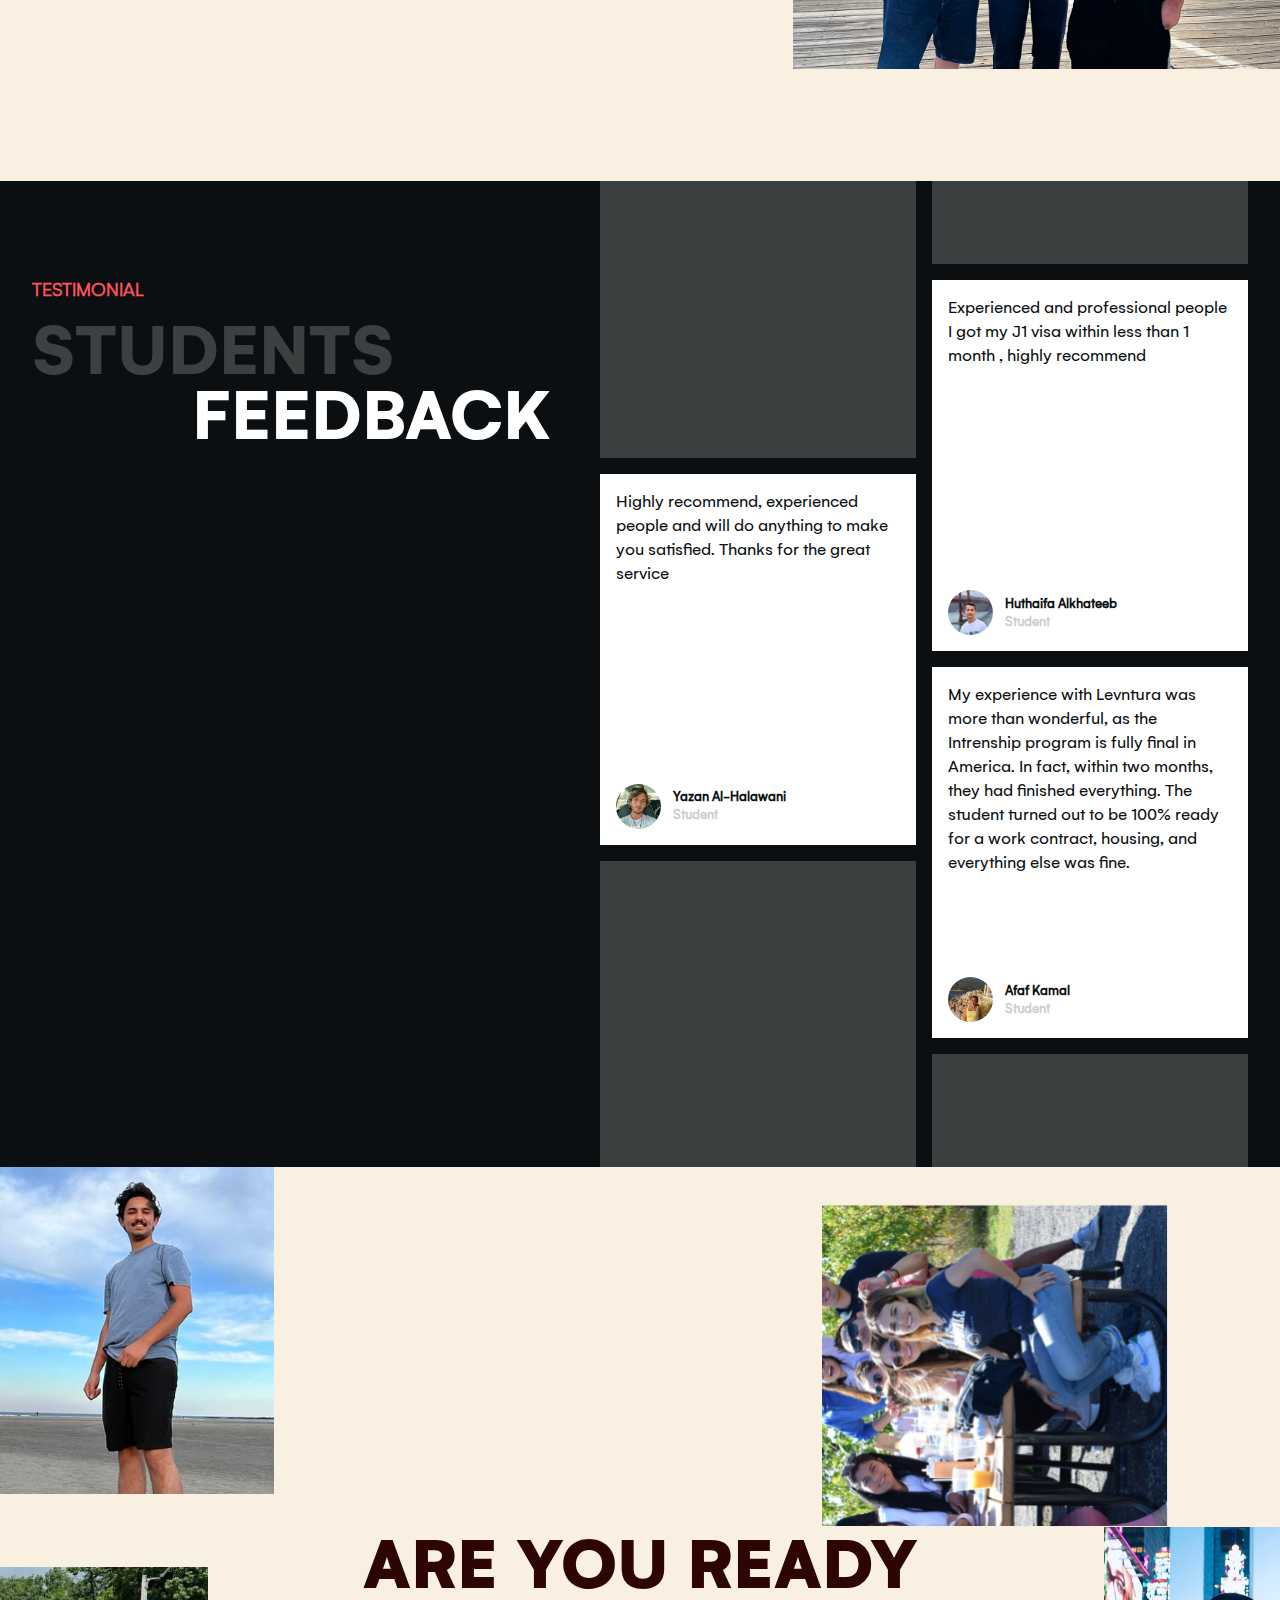
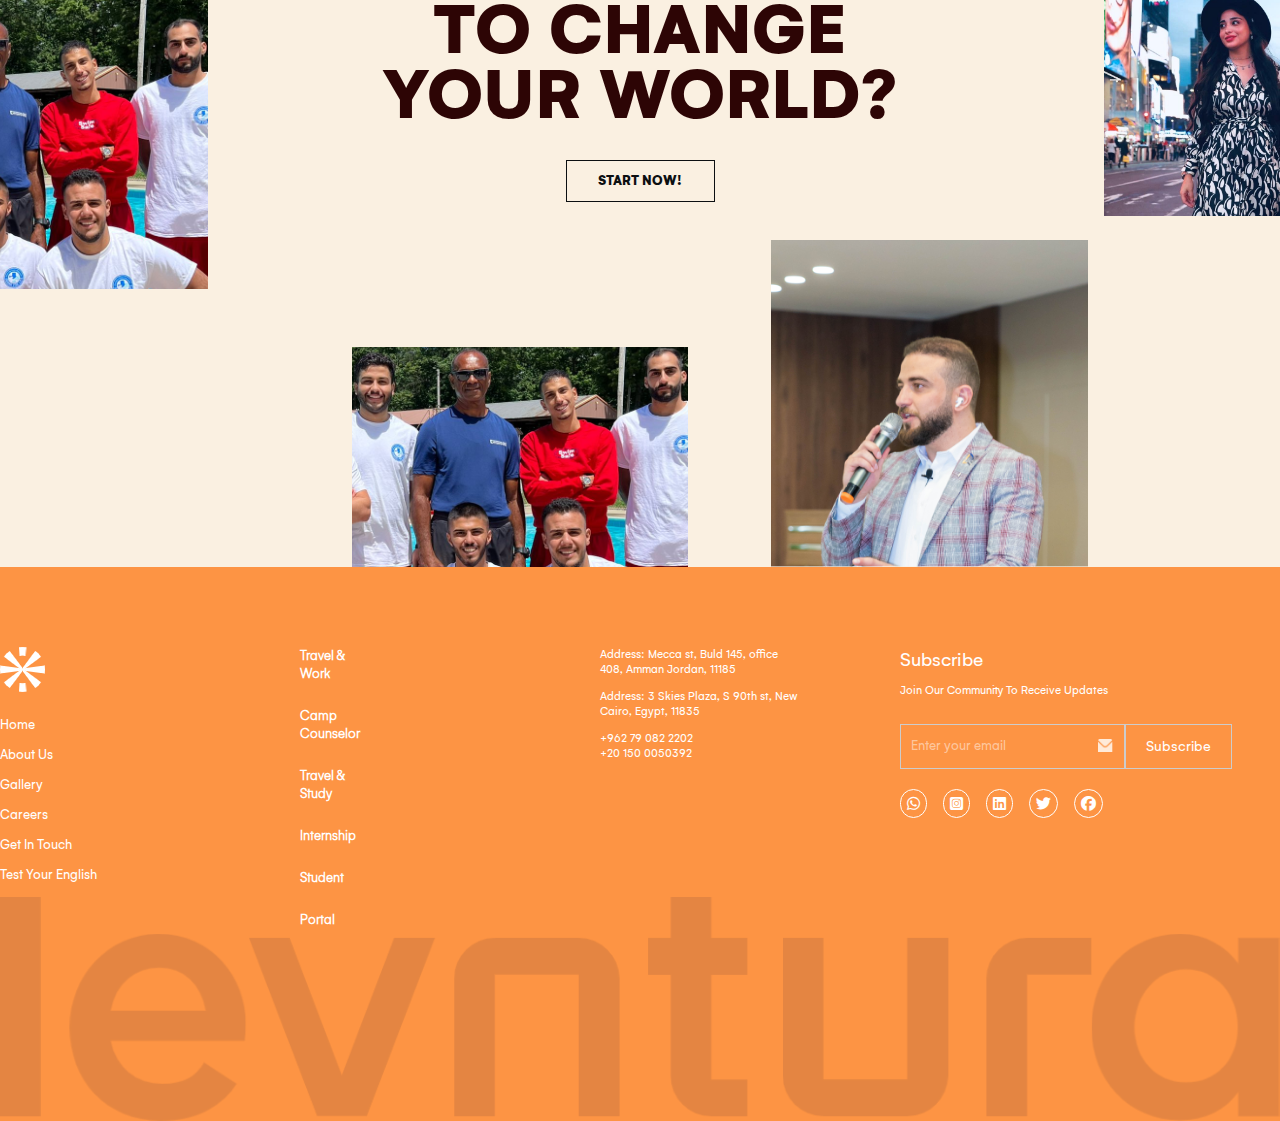
==== commit 14ff964a: "gallery updated" ====
--- a/about.html
+++ b/about.html
@@ -811,26 +811,29 @@
 
       <!-- ----------------------- Section Eleven ---------------------- -->
       <section class="image_showcase">
-        <div class="images">
-          <img class="top_one" src="assets/images/home/show-1.png" alt="" />
-          <img class="top_two" src="assets/images/home/show-2.png" alt="" />
-          <img class="center_one" src="assets/images/home/show-3.png" alt="" />
-          <img class="center_two" src="assets/images/home/show-4.png" alt="" />
-          <img class="bottom_one" src="assets/images/home/show-3.png" alt="" />
-          <img class="bottom_two" src="assets/images/home/show-5.png" alt="" />
-        </div>
-        <div class="showcase-content">
-          <div class="showcase_heading">
-            <h1>
-              Are You Ready <br />
-              to Change <br />
-              Your World?
-            </h1>
-
-            <a href="" class="start_btn">Start Now!</a>
-          </div>
-        </div>
-      </section>
+        <div class="image_showcse_max">
+           <div class="image_post">
+             <img class="top_one" src="assets/images/home/show-1.png" alt="" />
+           <img class="top_two" src="assets/images/home/show-2.png" alt="" />
+           <img class="center_one" src="assets/images/home/show-3.png" alt="" />
+           <img class="center_two" src="assets/images/home/show-4.png" alt="" />
+           <img class="bottom_one" src="assets/images/home/show-3.png" alt="" />
+           <img class="bottom_two" src="assets/images/home/show-5.png" alt="" />
+           </div>
+   
+           <div class="showcase-content">
+             <div class="showcase_heading">
+               <h1>
+                 Are You Ready <br />
+                 to Change <br />
+                 Your World?
+               </h1>
+     
+               <a href="" class="start_btn">Start Now!</a>
+             </div>
+           </div>
+        </div>
+       </section>
 
       <!-- ----------------------- Footer ---------------------- -->
       <footer class="footer about_footer">
--- a/assets/css/style.css
+++ b/assets/css/style.css
@@ -78,6 +78,7 @@
 *::after {
   margin: 0;
   padding: 0;
+  -webkit-box-sizing: border-box;
   box-sizing: border-box;
 }
 
@@ -89,10 +90,6 @@
 body {
   background-color: var(--white);
   color: var(--black);
-}
-
-li {
-  list-style: none;
 }
 
 a {
@@ -125,6 +122,7 @@
 img {
   height: 100%;
   width: 100%;
+  -o-object-fit: cover;
   object-fit: cover;
 }
 
@@ -167,18 +165,11 @@
   overflow-x: hidden;
 }
 
-.container {
-  max-width: 1560px;
-  margin: 0 auto;
-  padding-left: 10rem;
-  padding-right: 1rem;
-  overflow: hidden;
-}
-
 /*--------------------------- HEADER ----------------------------------*/
 
 .header .btn {
   display: none;
+  cursor: pointer;
 }
 
 .header {
@@ -186,18 +177,32 @@
   top: 0;
   left: 0;
   right: 0;
+  transform: translate(-50%, -50);
+  margin: 0 auto;
   padding: 20px 10px;
   z-index: 999;
+  max-width: 1366px;
 }
 
 .header .home__navabr {
-  display: flex;
+  display: -webkit-box;
+  display: -ms-flexbox;
+  display: flex;
+  -webkit-box-pack: justify;
+  -ms-flex-pack: justify;
   justify-content: space-between;
+  -webkit-box-align: center;
+  -ms-flex-align: center;
   align-items: center;
 }
 
 .header .logo img {
   width: 115px;
+}
+
+#blog_header .logo img {
+  -webkit-filter: none;
+  filter: none;
 }
 
 .navbar {
@@ -206,20 +211,32 @@
   right: 0;
   background-color: var(--black);
   color: var(--white);
-  display: flex;
+  display: -webkit-box;
+  display: -ms-flexbox;
+  display: flex;
+  -webkit-box-align: center;
+  -ms-flex-align: center;
   align-items: center;
   width: 80%;
   height: 100%;
   padding: 20px;
   z-index: 9999;
+  -webkit-transform: translateX(100%);
+  -ms-transform: translateX(100%);
   transform: translateX(100%);
   visibility: hidden;
+  -webkit-transition: 0.25s var(--cubic-in);
+  -o-transition: 0.25s var(--cubic-in);
   transition: 0.25s var(--cubic-in);
 }
 
 .navbar.active {
+  -webkit-transform: translateX(0);
+  -ms-transform: translateX(0);
   transform: translateX(0);
   visibility: visible;
+  -webkit-transition: 0.5s var(--cubic-out);
+  -o-transition: 0.5s var(--cubic-out);
   transition: 0.5s var(--cubic-out);
 }
 
@@ -232,11 +249,19 @@
 .navbar .navbar-list {
   position: absolute;
   left: 1rem;
-  display: flex;
+  display: -webkit-box;
+  display: -ms-flexbox;
+  display: flex;
+  -webkit-box-orient: vertical;
+  -webkit-box-direction: normal;
+  -ms-flex-direction: column;
   flex-direction: column;
+  -webkit-box-align: start;
+  -ms-flex-align: start;
   align-items: start;
   gap: 14px;
   padding-inline: 3px;
+  list-style: none;
 }
 
 .navbar .navbar-list .navbar-link {
@@ -245,6 +270,8 @@
 }
 
 .nav-close-btn {
+  -webkit-transition: var(--transition-1);
+  -o-transition: var(--transition-1);
   transition: var(--transition-1);
   position: absolute;
   top: 2rem;
@@ -259,6 +286,8 @@
   color: var(--white);
   font-size: 20pt;
   font-family: var(--ff-tthoves-regular);
+  -webkit-transition: var(--transition-1);
+  -o-transition: var(--transition-1);
   transition: var(--transition-1);
   padding-left: -4rem;
 }
@@ -276,12 +305,20 @@
 
 header .btn {
   margin-right: 1rem;
-  display: flex;
-  align-items: center;
+  display: -webkit-box;
+  display: -ms-flexbox;
+  display: flex;
+  -webkit-box-align: center;
+  -ms-flex-align: center;
+  align-items: center;
+  -webkit-box-pack: center;
+  -ms-flex-pack: center;
   justify-content: center;
   padding: 13px 46px;
   border: 1px solid var(--white);
   color: var(--white);
+  -webkit-transition: all 0.2s ease;
+  -o-transition: all 0.2s ease;
   transition: all 0.2s ease;
   font-size: 14px;
   text-transform: uppercase;
@@ -319,6 +356,8 @@
   position: fixed;
   inset: 0;
   background-color: var(--raisin-black_90);
+  -webkit-transition: var(--transition-2);
+  -o-transition: var(--transition-2);
   transition: var(--transition-2);
   opacity: 0;
   pointer-events: none;
@@ -331,7 +370,7 @@
 
 @media (min-width: 992px) {
   .header {
-    padding: 20px 30px;
+    padding: 20px 0px;
     position: fixed;
     mix-blend-mode: difference;
   }
@@ -361,7 +400,12 @@
 
   .navbar .navbar-list {
     position: relative;
+    display: -webkit-box;
+    display: -ms-flexbox;
     display: flex;
+    -webkit-box-orient: horizontal;
+    -webkit-box-direction: normal;
+    -ms-flex-direction: row;
     flex-direction: row;
     text-transform: uppercase;
     gap: 40px;
@@ -385,13 +429,15 @@
   }
 
   .header .btn {
+    display: -webkit-inline-box;
+    display: -ms-inline-flexbox;
     display: inline-flex;
   }
 }
 
 @media (min-width: 1340px) {
   .header {
-    padding: 20px 30px;
+    padding: 20px 0px;
     position: fixed;
   }
 
@@ -403,26 +449,18 @@
     width: 19px;
   }
 
-  .header.scrolled .btn img {
-    filter: grayscale(0%) brightness(100%);
-    color: #fff;
-  }
-
-  .header.scrolled .nav-open-btn img {
-    filter: grayscale(100%) brightness(0%);
-  }
-
-  .header.scrolled .navbar-list .navbar-link {
-    color: var(--black);
-  }
-
   .navbar .navbar-list .navbar-link {
     font-size: var(--link);
   }
 
   .navbar .navbar-list {
     position: relative;
+    display: -webkit-box;
+    display: -ms-flexbox;
     display: flex;
+    -webkit-box-orient: horizontal;
+    -webkit-box-direction: normal;
+    -ms-flex-direction: row;
     flex-direction: row;
     text-transform: uppercase;
     gap: 40px;
@@ -437,6 +475,17 @@
   }
 }
 
+.home__content,
+.container,
+.program_content_max {
+  max-width: 1346px;
+  margin: 0 auto;
+}
+
+.program_content_max {
+  position: relative;
+}
+
 /* ---------------------------------Home Start -----------------------------*/
 
 .home {
@@ -446,6 +495,7 @@
 }
 
 .home video {
+  -o-object-fit: cover;
   object-fit: cover;
   width: 100%;
   height: 100%;
@@ -457,8 +507,10 @@
 .home__content {
   position: relative;
   color: var(--white);
-  padding-top: 31%;
-  padding-bottom: 15%;
+  padding-top: 320px;
+  padding-bottom: 150px;
+  padding-left: 187px;
+  margin: 0 auto;
 }
 
 .stroke_text {
@@ -470,8 +522,14 @@
 }
 
 .home__top {
-  display: flex;
+  display: -webkit-box;
+  display: -ms-flexbox;
+  display: flex;
+  -webkit-box-align: end;
+  -ms-flex-align: end;
   align-items: flex-end;
+  -webkit-box-pack: justify;
+  -ms-flex-pack: justify;
   justify-content: space-between;
   width: 90%;
 }
@@ -485,7 +543,12 @@
 }
 
 .home-context {
-  display: flex;
+  display: -webkit-box;
+  display: -ms-flexbox;
+  display: flex;
+  -webkit-box-orient: vertical;
+  -webkit-box-direction: normal;
+  -ms-flex-direction: column;
   flex-direction: column;
   gap: 25px;
 }
@@ -503,22 +566,38 @@
 .home__down .liner {
   height: 1px;
   width: 70%;
-  background-color: #a5a5a5;
+  margin-left: 0px;
+  background-color: #fff;
+  opacity: 0.3;
 }
 
 .btn_links {
   margin-top: 20px;
-  display: flex;
-  align-items: center;
+  display: -webkit-box;
+  display: -ms-flexbox;
+  display: flex;
+  -webkit-box-align: center;
+  -ms-flex-align: center;
+  align-items: center;
+  -webkit-box-pack: justify;
+  -ms-flex-pack: justify;
   justify-content: space-between;
 }
 
 .btn-area {
   font-size: var(--h6);
-  display: flex;
-  align-items: center;
+  display: -webkit-box;
+  display: -ms-flexbox;
+  display: flex;
+  -webkit-box-align: center;
+  -ms-flex-align: center;
+  align-items: center;
+  -webkit-box-pack: center;
+  -ms-flex-pack: center;
   justify-content: center;
   gap: 20px;
+  -webkit-transition: all 0.3s ease;
+  -o-transition: all 0.3s ease;
   transition: all 0.3s ease;
 }
 
@@ -530,23 +609,39 @@
   border: 1px solid var(--white);
   padding: 15px;
   border-radius: 50px;
+  -webkit-transition: all 0.3s ease;
+  -o-transition: all 0.3s ease;
   transition: all 0.3s ease;
   margin-left: 8px;
 }
 
 .links {
-  display: flex;
-  align-items: center;
+  display: -webkit-box;
+  display: -ms-flexbox;
+  display: flex;
+  -webkit-box-align: center;
+  -ms-flex-align: center;
+  align-items: center;
+  -webkit-box-pack: center;
+  -ms-flex-pack: center;
   justify-content: center;
   gap: 15px;
 }
 
-.links i {
+.links a {
   border: 1px solid var(--white);
+  border-radius: 50px;
+  -webkit-transition: all 0.3s ease;
+  -o-transition: all 0.3s ease;
+  transition: all 0.3s ease;
+}
+
+.links a:hover {
+  transform: scale(1.2);
+}
+
+.links a img {
   padding: 6px;
-  border-radius: 50px;
-  transition: all 0.3s ease;
-  font-size: 15px;
 }
 
 /* --------------------------- Section Two ------------------------ */
@@ -597,10 +692,19 @@
 }
 
 .article_image_part {
-  height: 600px;
-  display: flex;
+  height: 250px;
+  display: -webkit-box;
+  display: -ms-flexbox;
+  display: flex;
+  -webkit-box-orient: vertical;
+  -webkit-box-direction: normal;
+  -ms-flex-direction: column;
   flex-direction: column;
+  -webkit-box-align: end;
+  -ms-flex-align: end;
   align-items: end;
+  -webkit-box-pack: center;
+  -ms-flex-pack: center;
   justify-content: center;
   gap: 0px;
   position: relative;
@@ -615,21 +719,32 @@
   font-style: normal;
   color: #0c0f11;
   margin-bottom: 1rem;
+  padding-left: 3rem;
 }
 
 /*------------- Slider  -------------- */
 
-.card__container {
-  width: 100%;
+.card__container,
+.card__container_two {
+  width: calc(100% - 200px);
+  margin-left: 220px;
+  transition: margin-left 1s ease, width 1s ease;
+}
+
+.card__container.full-width,
+.card__container_two.full-width {
+  width: 100%;
+  margin-left: 0;
 }
 
 .card__content {
-  overflow: hidden;
   width: 100%;
 }
 
 .card__image {
   height: 300px;
+  display: -webkit-box;
+  display: -ms-flexbox;
   display: flex;
   position: relative;
   overflow: hidden;
@@ -647,15 +762,21 @@
 .card__image img {
   width: 100%;
   height: 100%;
+  -o-object-fit: cover;
   object-fit: cover;
+  -webkit-transform: scale(1);
+  -ms-transform: scale(1);
   transform: scale(1);
   transition: -webkit-transform 300ms ease;
+  -webkit-transition: -webkit-transform 300ms ease;
+  -o-transition: transform 300ms ease;
   transition: transform 300ms ease;
   transition: transform 300ms ease, -webkit-transform 300ms ease;
 }
 
 .card__image img:hover {
   -webkit-transform: scale(1.3);
+  -ms-transform: scale(1.3);
   transform: scale(1.3);
 }
 
@@ -669,7 +790,11 @@
 }
 
 .small__heading {
-  display: flex;
+  display: -webkit-box;
+  display: -ms-flexbox;
+  display: flex;
+  -webkit-box-align: center;
+  -ms-flex-align: center;
   align-items: center;
   gap: 3rem;
 }
@@ -678,59 +803,77 @@
   font-size: var(--link);
   position: absolute;
   left: 2rem;
-  display: flex;
+  display: -webkit-box;
+  display: -ms-flexbox;
+  display: flex;
+  -webkit-box-orient: vertical;
+  -webkit-box-direction: normal;
+  -ms-flex-direction: column;
   flex-direction: column;
   gap: 25px;
   color: #002d2d;
 }
 
 .title_part {
-  display: flex;
+  display: -webkit-box;
+  display: -ms-flexbox;
+  display: flex;
+  -webkit-box-orient: vertical;
+  -webkit-box-direction: normal;
+  -ms-flex-direction: column;
   flex-direction: column;
+  -webkit-box-align: self-start;
+  -ms-flex-align: self-start;
   align-items: self-start;
+  -webkit-box-pack: start;
+  -ms-flex-pack: start;
   justify-content: start;
   gap: 25px;
 }
 
-.main_heading {
-  margin-top: 2rem;
-  display: flex;
-  align-items: center;
-  width: 90%;
-  gap: 12rem;
-}
-
-.main_heading h1 {
+.container .program_title {
+  margin-left: 187px;
+  display: flex;
+  align-items: center;
+  justify-content: space-between;
+  padding-top: 2.5rem;
+}
+
+.container .program_title h1 {
   font-size: var(--h1);
   font-family: var(--gelion-black);
   color: #002d2d;
   text-transform: uppercase;
 }
 
-.main_heading a {
+.container .program_title a {
   color: #002d2d;
   width: 170px;
 }
 
-.main_heading a i {
+.container .program_title a i {
   border: 1px solid #002d2d;
   padding: 10px;
   border-radius: 50px;
+  -webkit-transition: all 0.3s ease;
+  -o-transition: all 0.3s ease;
   transition: all 0.3s ease;
   margin-left: 5px;
 }
 
-.main_heading a:hover i {
+.container .program_title a:hover i {
   margin-left: 17px;
 }
 
-.card__container {
-  margin-top: 2rem;
+.card__container_two {
+  margin-top: 4rem;
 }
 
 .program_card__image {
   width: 100%;
   height: 400px;
+  display: -webkit-box;
+  display: -ms-flexbox;
   display: flex;
   position: relative;
   overflow: hidden;
@@ -749,7 +892,10 @@
 .program_card__image img {
   width: 100%;
   height: 100%;
+  -o-object-fit: cover;
   object-fit: cover;
+  -webkit-transform: scale(1);
+  -ms-transform: scale(1);
   transform: scale(1);
   transition: -webkit-transform 300ms ease;
   transition: transform 300ms ease, -webkit-transform 300ms ease;
@@ -757,6 +903,7 @@
 
 .program_card__image img:hover {
   -webkit-transform: scale(1.3);
+  -ms-transform: scale(1.3);
   transform: scale(1.3);
 }
 
@@ -781,21 +928,35 @@
 
 .barand__image {
   width: 160px;
+  -webkit-filter: grayscale(100%) brightness(80%);
   filter: grayscale(100%) brightness(80%);
 }
 
 .about__bottom {
   width: 100%;
-  display: flex;
+  display: -webkit-box;
+  display: -ms-flexbox;
+  display: flex;
+  -webkit-box-align: self-start;
+  -ms-flex-align: self-start;
   align-items: self-start;
+  -webkit-box-pack: justify;
+  -ms-flex-pack: justify;
   justify-content: space-between;
 }
 
 .about__bottom a {
   color: #002d2d;
-  display: flex;
-  align-items: center;
+  display: -webkit-box;
+  display: -ms-flexbox;
+  display: flex;
+  -webkit-box-align: center;
+  -ms-flex-align: center;
+  align-items: center;
+  -webkit-box-pack: center;
+  -ms-flex-pack: center;
   justify-content: center;
+  -ms-flex-wrap: nowrap;
   flex-wrap: nowrap;
   gap: 12px;
 }
@@ -804,6 +965,8 @@
   border: 1px solid var(--black);
   padding: 10px;
   border-radius: 50px;
+  -webkit-transition: all 0.3s ease;
+  -o-transition: all 0.3s ease;
   transition: all 0.3s ease;
 }
 
@@ -812,6 +975,8 @@
 }
 
 .article {
+  display: -webkit-box;
+  display: -ms-flexbox;
   display: flex;
   gap: 24px;
   width: 70%;
@@ -834,8 +999,14 @@
 
 .work__heading__btn .work_heading {
   width: 70%;
-  display: flex;
-  align-items: center;
+  display: -webkit-box;
+  display: -ms-flexbox;
+  display: flex;
+  -webkit-box-align: center;
+  -ms-flex-align: center;
+  align-items: center;
+  -webkit-box-pack: justify;
+  -ms-flex-pack: justify;
   justify-content: space-between;
 }
 
@@ -851,12 +1022,21 @@
 
 .work__heading__btn a {
   margin-top: 24px;
-  display: flex;
-  align-items: center;
+  display: -webkit-box;
+  display: -ms-flexbox;
+  display: flex;
+  -webkit-box-align: center;
+  -ms-flex-align: center;
+  align-items: center;
+  -webkit-box-pack: start;
+  -ms-flex-pack: start;
   justify-content: start;
+  -ms-flex-wrap: nowrap;
   flex-wrap: nowrap;
   gap: 12px;
   width: 170px;
+  -webkit-transition: all 0.3s ease;
+  -o-transition: all 0.3s ease;
   transition: all 0.3s ease;
 }
 
@@ -864,6 +1044,8 @@
   border: 1px solid var(--white);
   padding: 10px;
   border-radius: 50px;
+  -webkit-transition: all 0.3s ease;
+  -o-transition: all 0.3s ease;
   transition: all 0.3s ease;
 }
 
@@ -873,8 +1055,14 @@
 
 .image_container {
   margin-top: 2rem;
-  display: flex;
-  align-items: center;
+  display: -webkit-box;
+  display: -ms-flexbox;
+  display: flex;
+  -webkit-box-align: center;
+  -ms-flex-align: center;
+  align-items: center;
+  -webkit-box-pack: end;
+  -ms-flex-pack: end;
   justify-content: flex-end;
   gap: 2rem;
 }
@@ -897,7 +1085,10 @@
 .image_container .image__box .image__title img {
   width: 100%;
   height: 100%;
+  -o-object-fit: cover;
   object-fit: cover;
+  -webkit-transform: scale(1);
+  -ms-transform: scale(1);
   transform: scale(1);
   transition: -webkit-transform 300ms ease;
   transition: transform 300ms ease, -webkit-transform 300ms ease;
@@ -905,6 +1096,7 @@
 
 .image_container .image__box .image__title img:hover {
   -webkit-transform: scale(1.3);
+  -ms-transform: scale(1.3);
   transform: scale(1.3);
 }
 
@@ -912,6 +1104,8 @@
   position: absolute;
   top: 50%;
   left: 50%;
+  -webkit-transform: translate(-50%, -50%);
+  -ms-transform: translate(-50%, -50%);
   transform: translate(-50%, -50%);
   font-size: 52px;
   color: var(--sky-blue);
@@ -922,9 +1116,16 @@
 }
 
 .title__btn {
-  display: flex;
-  align-items: center;
+  display: -webkit-box;
+  display: -ms-flexbox;
+  display: flex;
+  -webkit-box-align: center;
+  -ms-flex-align: center;
+  align-items: center;
+  -webkit-box-pack: justify;
+  -ms-flex-pack: justify;
   justify-content: space-between;
+  -ms-flex-wrap: wrap;
   flex-wrap: wrap;
   gap: 1rem;
   padding: 34px 20px;
@@ -948,8 +1149,14 @@
 }
 
 .venture_heading {
-  display: flex;
-  align-items: center;
+  display: -webkit-box;
+  display: -ms-flexbox;
+  display: flex;
+  -webkit-box-align: center;
+  -ms-flex-align: center;
+  align-items: center;
+  -webkit-box-pack: justify;
+  -ms-flex-pack: justify;
   justify-content: space-between;
 }
 
@@ -993,8 +1200,14 @@
 
 .venture_top,
 .venture_down {
-  display: flex;
-  align-items: center;
+  display: -webkit-box;
+  display: -ms-flexbox;
+  display: flex;
+  -webkit-box-align: center;
+  -ms-flex-align: center;
+  align-items: center;
+  -webkit-box-pack: center;
+  -ms-flex-pack: center;
   justify-content: center;
   gap: 1rem;
 }
@@ -1013,6 +1226,7 @@
 .venture_down .venture_img img {
   width: 100%;
   height: 100%;
+  -o-object-fit: cover;
   object-fit: cover;
 }
 
@@ -1021,9 +1235,18 @@
   width: 50%;
   height: 319px;
   padding: 0 2rem;
-  display: flex;
+  display: -webkit-box;
+  display: -ms-flexbox;
+  display: flex;
+  -webkit-box-align: start;
+  -ms-flex-align: start;
   align-items: start;
+  -webkit-box-orient: vertical;
+  -webkit-box-direction: normal;
+  -ms-flex-direction: column;
   flex-direction: column;
+  -webkit-box-pack: justify;
+  -ms-flex-pack: justify;
   justify-content: space-between;
   gap: 1rem;
 }
@@ -1065,8 +1288,14 @@
 }
 
 .knowledge_heading {
-  display: flex;
-  align-items: center;
+  display: -webkit-box;
+  display: -ms-flexbox;
+  display: flex;
+  -webkit-box-align: center;
+  -ms-flex-align: center;
+  align-items: center;
+  -webkit-box-pack: justify;
+  -ms-flex-pack: justify;
   justify-content: space-between;
 }
 
@@ -1083,7 +1312,12 @@
 }
 
 .knowledge_heading .small_title {
-  display: flex;
+  display: -webkit-box;
+  display: -ms-flexbox;
+  display: flex;
+  -webkit-box-orient: vertical;
+  -webkit-box-direction: normal;
+  -ms-flex-direction: column;
   flex-direction: column;
   gap: 3rem;
 }
@@ -1104,8 +1338,14 @@
 }
 
 .knowledge_image_content {
-  display: flex;
-  align-items: center;
+  display: -webkit-box;
+  display: -ms-flexbox;
+  display: flex;
+  -webkit-box-align: center;
+  -ms-flex-align: center;
+  align-items: center;
+  -webkit-box-pack: center;
+  -ms-flex-pack: center;
   justify-content: center;
   gap: 5%;
 }
@@ -1117,15 +1357,21 @@
 .knowledge_image_content .image_box img {
   width: auto;
   height: 450px;
+  -o-object-fit: cover;
   object-fit: cover;
+  -webkit-transform: scale(1);
+  -ms-transform: scale(1);
   transform: scale(1);
   transition: -webkit-transform 300ms ease;
+  -webkit-transition: -webkit-transform 300ms ease;
+  -o-transition: transform 300ms ease;
   transition: transform 300ms ease;
   transition: transform 300ms ease, -webkit-transform 300ms ease;
 }
 
 .knowledge_image_content .image_box img:hover {
   -webkit-transform: scale(1.05);
+  -ms-transform: scale(1.05);
   transform: scale(1.05);
 }
 
@@ -1139,8 +1385,14 @@
 
 .blog_btn {
   margin-top: 4rem;
-  display: flex;
-  align-items: center;
+  display: -webkit-box;
+  display: -ms-flexbox;
+  display: flex;
+  -webkit-box-align: center;
+  -ms-flex-align: center;
+  align-items: center;
+  -webkit-box-pack: center;
+  -ms-flex-pack: center;
   justify-content: center;
 }
 
@@ -1157,8 +1409,14 @@
 }
 
 .media_heading {
-  display: flex;
+  display: -webkit-box;
+  display: -ms-flexbox;
+  display: flex;
+  -webkit-box-align: end;
+  -ms-flex-align: end;
   align-items: flex-end;
+  -webkit-box-pack: justify;
+  -ms-flex-pack: justify;
   justify-content: space-between;
   gap: 1rem;
   width: 90%;
@@ -1187,6 +1445,7 @@
 .media_card .media__image img {
   height: auto;
   width: 100%;
+  -o-object-fit: cover;
   object-fit: cover;
 }
 
@@ -1197,8 +1456,14 @@
 }
 
 .campus_heading {
-  display: flex;
+  display: -webkit-box;
+  display: -ms-flexbox;
+  display: flex;
+  -webkit-box-align: self-start;
+  -ms-flex-align: self-start;
   align-items: self-start;
+  -webkit-box-pack: justify;
+  -ms-flex-pack: justify;
   justify-content: space-between;
 }
 
@@ -1253,8 +1518,14 @@
 
 .share_images {
   padding-top: 2rem;
-  display: flex;
-  align-items: center;
+  display: -webkit-box;
+  display: -ms-flexbox;
+  display: flex;
+  -webkit-box-align: center;
+  -ms-flex-align: center;
+  align-items: center;
+  -webkit-box-pack: center;
+  -ms-flex-pack: center;
   justify-content: center;
   gap: 5rem;
 }
@@ -1272,11 +1543,16 @@
 .share_images .left_part img {
   height: 100%;
   width: 100%;
+  -o-object-fit: cover;
   object-fit: cover;
 }
 
 .right_part {
-  display: flex;
+  display: -webkit-box;
+  display: -ms-flexbox;
+  display: flex;
+  -webkit-box-align: self-start;
+  -ms-flex-align: self-start;
   align-items: self-start;
   position: relative;
 }
@@ -1293,7 +1569,12 @@
 
 .middle_part .heading_btn_part,
 .heading_btn_part {
-  display: flex;
+  display: -webkit-box;
+  display: -ms-flexbox;
+  display: flex;
+  -webkit-box-orient: vertical;
+  -webkit-box-direction: normal;
+  -ms-flex-direction: column;
   flex-direction: column;
   gap: 24px;
   margin-top: 2rem;
@@ -1318,8 +1599,14 @@
 
 .middle_part .heading_btn_part a,
 .heading_btn_part a {
-  display: flex;
-  align-items: center;
+  display: -webkit-box;
+  display: -ms-flexbox;
+  display: flex;
+  -webkit-box-align: center;
+  -ms-flex-align: center;
+  align-items: center;
+  -webkit-box-pack: center;
+  -ms-flex-pack: center;
   justify-content: center;
   font-size: var(--h6);
   font-family: var(--gelion-black);
@@ -1347,22 +1634,41 @@
 }
 
 .counter_content {
-  display: flex;
-  align-items: center;
+  display: -webkit-box;
+  display: -ms-flexbox;
+  display: flex;
+  -webkit-box-align: center;
+  -ms-flex-align: center;
+  align-items: center;
+  -webkit-box-pack: center;
+  -ms-flex-pack: center;
   justify-content: center;
   gap: 7rem;
 }
 
 .counter_box {
-  display: flex;
+  display: -webkit-box;
+  display: -ms-flexbox;
+  display: flex;
+  -webkit-box-orient: vertical;
+  -webkit-box-direction: normal;
+  -ms-flex-direction: column;
   flex-direction: column;
+  -webkit-box-align: self-start;
+  -ms-flex-align: self-start;
   align-items: self-start;
+  -webkit-box-pack: center;
+  -ms-flex-pack: center;
   justify-content: center;
   width: 300px;
 }
 
 .counter_box .counter_top {
-  display: flex;
+  display: -webkit-box;
+  display: -ms-flexbox;
+  display: flex;
+  -webkit-box-align: center;
+  -ms-flex-align: center;
   align-items: center;
   gap: 1rem;
 }
@@ -1412,8 +1718,14 @@
 }
 
 .testimonial_content {
-  display: flex;
+  display: -webkit-box;
+  display: -ms-flexbox;
+  display: flex;
+  -webkit-box-align: start;
+  -ms-flex-align: start;
   align-items: flex-start;
+  -webkit-box-pack: justify;
+  -ms-flex-pack: justify;
   justify-content: space-between;
   gap: 1rem;
 }
@@ -1452,16 +1764,31 @@
 }
 
 .testimonial_content .right_content .image__container {
-  display: flex;
-  align-items: center;
+  display: -webkit-box;
+  display: -ms-flexbox;
+  display: flex;
+  -webkit-box-align: center;
+  -ms-flex-align: center;
+  align-items: center;
+  -webkit-box-pack: end;
+  -ms-flex-pack: end;
   justify-content: flex-end;
   gap: 1rem;
 }
 
 .testimonial_content .right_content .image__container .feedback_box {
-  display: flex;
+  display: -webkit-box;
+  display: -ms-flexbox;
+  display: flex;
+  -webkit-box-orient: vertical;
+  -webkit-box-direction: normal;
+  -ms-flex-direction: column;
   flex-direction: column;
+  -webkit-box-align: end;
+  -ms-flex-align: end;
   align-items: end;
+  -webkit-box-pack: center;
+  -ms-flex-pack: center;
   justify-content: center;
   gap: 1rem;
   margin-top: -18rem;
@@ -1480,9 +1807,18 @@
   width: 316px;
   background-color: var(--white);
   color: var(--black);
-  display: flex;
+  display: -webkit-box;
+  display: -ms-flexbox;
+  display: flex;
+  -webkit-box-orient: vertical;
+  -webkit-box-direction: normal;
+  -ms-flex-direction: column;
   flex-direction: column;
+  -webkit-box-align: self-start;
+  -ms-flex-align: self-start;
   align-items: self-start;
+  -webkit-box-pack: justify;
+  -ms-flex-pack: justify;
   justify-content: space-between;
 }
 
@@ -1499,8 +1835,14 @@
 }
 
 .student_details {
-  display: flex;
-  align-items: center;
+  display: -webkit-box;
+  display: -ms-flexbox;
+  display: flex;
+  -webkit-box-align: center;
+  -ms-flex-align: center;
+  align-items: center;
+  -webkit-box-pack: center;
+  -ms-flex-pack: center;
   justify-content: center;
   gap: 12px;
 }
@@ -1520,28 +1862,53 @@
 
 /* --------------------------- Section Eleven --------------------- */
 .image_showcase {
-  height: 1200px;
-  width: 100%;
+  width: 100%;
+  background-color: var(--bg-three);
+  display: -webkit-box;
+  display: -ms-flexbox;
+  display: flex;
+  -webkit-box-align: center;
+  -ms-flex-align: center;
+  align-items: center;
+  -webkit-box-pack: center;
+  -ms-flex-pack: center;
+  justify-content: center;
+}
+
+.image_showcse_max {
   position: relative;
-  background-color: var(--bg-three);
-  display: flex;
-  align-items: center;
-  justify-content: center;
-  overflow: hidden;
+  max-width: 1346px;
+  width: 100%;
 }
 
 .showcase-content {
-  display: flex;
-  align-items: center;
+  display: -webkit-box;
+  display: -ms-flexbox;
+  display: flex;
+  -webkit-box-align: center;
+  -ms-flex-align: center;
+  align-items: center;
+  -webkit-box-pack: center;
+  -ms-flex-pack: center;
   justify-content: center;
   margin: 0 auto;
   width: 100%;
+  height: 1000px;
 }
 
 .showcase_heading {
-  display: flex;
+  display: -webkit-box;
+  display: -ms-flexbox;
+  display: flex;
+  -webkit-box-orient: vertical;
+  -webkit-box-direction: normal;
+  -ms-flex-direction: column;
   flex-direction: column;
-  align-items: center;
+  -webkit-box-align: center;
+  -ms-flex-align: center;
+  align-items: center;
+  -webkit-box-pack: center;
+  -ms-flex-pack: center;
   justify-content: center;
   gap: 2rem;
 }
@@ -1556,8 +1923,14 @@
 }
 
 .showcase_heading a {
-  display: flex;
-  align-items: center;
+  display: -webkit-box;
+  display: -ms-flexbox;
+  display: flex;
+  -webkit-box-align: center;
+  -ms-flex-align: center;
+  align-items: center;
+  -webkit-box-pack: center;
+  -ms-flex-pack: center;
   justify-content: center;
   text-transform: uppercase;
   width: 149px;
@@ -1567,63 +1940,65 @@
   font-family: var(--gelion-black);
 }
 
-.images .top_one,
-.images .top_two,
-.images .center_one,
-.images .center_two,
-.images .bottom_one,
-.images .bottom_two {
+.image_post .top_one,
+.image_post .top_two,
+.image_post .center_one,
+.image_post .center_two,
+.image_post .bottom_one,
+.image_post .bottom_two {
+  overflow: hidden;
   position: absolute;
-  overflow: hidden;
-}
-
-.images .top_one img,
-.images .top_two img,
-.images .center_one img,
-.images .center_two img,
-.images .bottom_one img,
-.images .bottom_two img {
+}
+
+.image_post .top_one img,
+.image_post .top_two img,
+.image_post .center_one img,
+.image_post .center_two img,
+.image_post .bottom_one img,
+.image_post .bottom_two img {
   width: 100%;
   height: 100%;
+  -o-object-fit: cover;
   object-fit: cover;
 }
 
-.images .top_one {
-  left: 7rem;
-  top: 2rem;
+.image_post .top_one {
+  left: 0rem;
+  top: 0rem;
   width: 274px;
   height: 327px;
 }
 
-.images .top_two {
+.image_post .top_two {
+  position: absolute;
   right: 7rem;
   top: 1rem;
   width: 346px;
   height: 343px;
 }
 
-.images .center_one {
+.image_post .center_one {
   left: -8rem;
   top: 40%;
   width: 336px;
   height: 322px;
 }
 
-.images .center_two {
+.image_post .center_two {
   right: -5rem;
   top: 36%;
   width: 256px;
   height: 289px;
 }
 
-.images .bottom_one {
+.image_post .bottom_one {
   bottom: 0;
   left: 22rem;
   width: 336px;
   height: 220px;
 }
 
-.images .bottom_two {
+.image_post .bottom_two {
   right: 12rem;
   bottom: 0;
   width: 317px;
@@ -1642,8 +2017,14 @@
 }
 
 .footer_content {
-  display: flex;
+  display: -webkit-box;
+  display: -ms-flexbox;
+  display: flex;
+  -webkit-box-align: self-start;
+  -ms-flex-align: self-start;
   align-items: self-start;
+  -webkit-box-pack: justify;
+  -ms-flex-pack: justify;
   justify-content: space-between;
   gap: 1rem;
   padding-right: 3rem;
@@ -1652,8 +2033,15 @@
 
 .footer_content .short_links {
   width: 33%;
-  display: flex;
+  display: -webkit-box;
+  display: -ms-flexbox;
+  display: flex;
+  -webkit-box-orient: vertical;
+  -webkit-box-direction: normal;
+  -ms-flex-direction: column;
   flex-direction: column;
+  -webkit-box-align: start;
+  -ms-flex-align: start;
   align-items: start;
   gap: 12px;
 }
@@ -1664,7 +2052,12 @@
 
 .footer_content .service_items {
   width: 33%;
-  display: flex;
+  display: -webkit-box;
+  display: -ms-flexbox;
+  display: flex;
+  -webkit-box-orient: vertical;
+  -webkit-box-direction: normal;
+  -ms-flex-direction: column;
   flex-direction: column;
   gap: 24px;
 }
@@ -1680,8 +2073,15 @@
 
 .footer_content .contact_info,
 .footer_content .contact_info .address {
-  display: flex;
+  display: -webkit-box;
+  display: -ms-flexbox;
+  display: flex;
+  -webkit-box-orient: vertical;
+  -webkit-box-direction: normal;
+  -ms-flex-direction: column;
   flex-direction: column;
+  -webkit-box-align: start;
+  -ms-flex-align: start;
   align-items: start;
   gap: 12px;
 }
@@ -1698,7 +2098,11 @@
 
 .footer_content .social_links {
   margin-top: 20px;
-  display: flex;
+  display: -webkit-box;
+  display: -ms-flexbox;
+  display: flex;
+  -webkit-box-align: start;
+  -ms-flex-align: start;
   align-items: flex-start;
   gap: 1rem;
 }
@@ -1707,13 +2111,22 @@
   border: 1px solid var(--white);
   padding: 6px;
   border-radius: 50px;
+  -webkit-transition: all 0.3s ease;
+  -o-transition: all 0.3s ease;
   transition: all 0.3s ease;
   font-size: 15px;
 }
 
 .newslatter_socials .newslatter {
-  display: flex;
+  display: -webkit-box;
+  display: -ms-flexbox;
+  display: flex;
+  -webkit-box-orient: vertical;
+  -webkit-box-direction: normal;
+  -ms-flex-direction: column;
   flex-direction: column;
+  -webkit-box-align: start;
+  -ms-flex-align: start;
   align-items: flex-start;
 }
 
@@ -1731,6 +2144,8 @@
 }
 
 .newsletter-form {
+  display: -webkit-box;
+  display: -ms-flexbox;
   display: flex;
 }
 
@@ -1742,6 +2157,8 @@
 }
 
 .newsletter-form .mail_box {
+  display: -webkit-box;
+  display: -ms-flexbox;
   display: flex;
   position: relative;
 }
@@ -1755,6 +2172,26 @@
   outline: none;
 }
 
+.newsletter-form input::-webkit-input-placeholder {
+  font-size: 10px;
+  color: rgba(255, 255, 255, 0.486) !important;
+}
+
+.newsletter-form input::-moz-placeholder {
+  font-size: 10px;
+  color: rgba(255, 255, 255, 0.486) !important;
+}
+
+.newsletter-form input:-ms-input-placeholder {
+  font-size: 10px;
+  color: rgba(255, 255, 255, 0.486) !important;
+}
+
+.newsletter-form input::-ms-input-placeholder {
+  font-size: 10px;
+  color: rgba(255, 255, 255, 0.486) !important;
+}
+
 .newsletter-form input::placeholder {
   font-size: 10px;
   color: rgba(255, 255, 255, 0.486) !important;
@@ -1766,6 +2203,8 @@
   border: 1px solid #ccc;
   font-size: 15px;
   cursor: pointer;
+  -webkit-transition: background-color 0.3s ease;
+  -o-transition: background-color 0.3s ease;
   transition: background-color 0.3s ease;
 }
 
@@ -1783,8 +2222,14 @@
 .about_hero {
   width: 100%;
   height: 100vh;
-  display: flex;
-  align-items: center;
+  display: -webkit-box;
+  display: -ms-flexbox;
+  display: flex;
+  -webkit-box-align: center;
+  -ms-flex-align: center;
+  align-items: center;
+  -webkit-box-pack: center;
+  -ms-flex-pack: center;
   justify-content: center;
 }
 
@@ -1792,8 +2237,14 @@
   width: 60%;
   height: 100%;
   background-color: var(--yellow);
-  display: flex;
-  align-items: center;
+  display: -webkit-box;
+  display: -ms-flexbox;
+  display: flex;
+  -webkit-box-align: center;
+  -ms-flex-align: center;
+  align-items: center;
+  -webkit-box-pack: center;
+  -ms-flex-pack: center;
   justify-content: center;
 }
 
@@ -1819,7 +2270,11 @@
 }
 
 .buttons {
-  display: flex;
+  display: -webkit-box;
+  display: -ms-flexbox;
+  display: flex;
+  -webkit-box-align: center;
+  -ms-flex-align: center;
   align-items: center;
   gap: 1rem;
 }
@@ -1845,8 +2300,14 @@
   width: 40%;
   background-color: var(--bg-three);
   height: 100%;
-  display: flex;
+  display: -webkit-box;
+  display: -ms-flexbox;
+  display: flex;
+  -webkit-box-align: end;
+  -ms-flex-align: end;
   align-items: flex-end;
+  -webkit-box-pack: center;
+  -ms-flex-pack: center;
   justify-content: center;
   position: relative;
 }
@@ -1862,12 +2323,19 @@
 .about_right_img img {
   width: 100%;
   height: 100%;
+  -o-object-fit: cover;
   object-fit: cover;
 }
 
 .about_hero_right {
-  display: flex;
+  display: -webkit-box;
+  display: -ms-flexbox;
+  display: flex;
+  -webkit-box-align: end;
+  -ms-flex-align: end;
   align-items: end;
+  -webkit-box-pack: start;
+  -ms-flex-pack: start;
   justify-content: flex-start;
   padding-left: 1rem;
 }
@@ -1887,7 +2355,11 @@
 }
 
 .education_content {
-  display: flex;
+  display: -webkit-box;
+  display: -ms-flexbox;
+  display: flex;
+  -webkit-box-align: center;
+  -ms-flex-align: center;
   align-items: center;
   gap: 1rem;
 }
@@ -1922,7 +2394,11 @@
 
 .education_right_first,
 .education_right_second {
-  display: flex;
+  display: -webkit-box;
+  display: -ms-flexbox;
+  display: flex;
+  -webkit-box-pack: start;
+  -ms-flex-pack: start;
   justify-content: start;
   gap: 2rem;
 }
@@ -1933,12 +2409,21 @@
 
 .details_container {
   width: 50%;
-  display: flex;
+  display: -webkit-box;
+  display: -ms-flexbox;
+  display: flex;
+  -webkit-box-orient: vertical;
+  -webkit-box-direction: normal;
+  -ms-flex-direction: column;
   flex-direction: column;
 }
 
 .details_container .education_details {
-  display: flex;
+  display: -webkit-box;
+  display: -ms-flexbox;
+  display: flex;
+  -webkit-box-align: center;
+  -ms-flex-align: center;
   align-items: center;
   gap: 1rem;
   padding-bottom: 1rem;
@@ -1972,8 +2457,14 @@
 .swiper-slide {
   text-align: center;
   background: transparent;
-  display: flex;
+  display: -webkit-box;
+  display: -ms-flexbox;
+  display: flex;
+  -webkit-box-pack: center;
+  -ms-flex-pack: center;
   justify-content: center;
+  -webkit-box-align: center;
+  -ms-flex-align: center;
   align-items: center;
 }
 
@@ -1981,6 +2472,7 @@
   display: block;
   width: 100%;
   height: 100%;
+  -o-object-fit: cover;
   object-fit: cover;
 }
 
@@ -1990,17 +2482,32 @@
   background-size: cover;
   height: 649px;
   background-position: center;
-  display: flex;
-  align-items: center;
+  display: -webkit-box;
+  display: -ms-flexbox;
+  display: flex;
+  -webkit-box-align: center;
+  -ms-flex-align: center;
+  align-items: center;
+  -webkit-box-pack: end;
+  -ms-flex-pack: end;
   justify-content: flex-end;
 }
 
 .founder_info {
   width: 35%;
+  display: -webkit-box;
+  display: -ms-flexbox;
   display: flex;
   text-align: start;
+  -webkit-box-orient: vertical;
+  -webkit-box-direction: normal;
+  -ms-flex-direction: column;
   flex-direction: column;
+  -webkit-box-align: start;
+  -ms-flex-align: start;
   align-items: flex-start;
+  -webkit-box-pack: start;
+  -ms-flex-pack: start;
   justify-content: flex-start;
   color: var(--white);
 }
@@ -2040,22 +2547,42 @@
 }
 
 .about_venture_content {
-  display: flex;
+  display: -webkit-box;
+  display: -ms-flexbox;
+  display: flex;
+  -webkit-box-orient: vertical;
+  -webkit-box-direction: normal;
+  -ms-flex-direction: column;
   flex-direction: column;
+  -webkit-box-align: end;
+  -ms-flex-align: end;
   align-items: flex-end;
+  -webkit-box-pack: end;
+  -ms-flex-pack: end;
   justify-content: end;
   gap: 3rem;
 }
 
 .venture_top_content {
-  display: flex;
+  display: -webkit-box;
+  display: -ms-flexbox;
+  display: flex;
+  -webkit-box-align: self-start;
+  -ms-flex-align: self-start;
   align-items: self-start;
+  -webkit-box-pack: justify;
+  -ms-flex-pack: justify;
   justify-content: space-between;
   width: 100%;
 }
 
 .venture_headings {
-  display: flex;
+  display: -webkit-box;
+  display: -ms-flexbox;
+  display: flex;
+  -webkit-box-orient: vertical;
+  -webkit-box-direction: normal;
+  -ms-flex-direction: column;
   flex-direction: column;
   gap: 2rem;
 }
@@ -2075,6 +2602,8 @@
 }
 
 .venture_images {
+  display: -webkit-box;
+  display: -ms-flexbox;
   display: flex;
   gap: 1rem;
 }
@@ -2088,6 +2617,7 @@
 .venture_card__image img {
   height: 100%;
   width: 100%;
+  -o-object-fit: cover;
   object-fit: cover;
 }
 
@@ -2128,8 +2658,14 @@
 }
 
 .mission_top_content {
-  display: flex;
-  align-items: center;
+  display: -webkit-box;
+  display: -ms-flexbox;
+  display: flex;
+  -webkit-box-align: center;
+  -ms-flex-align: center;
+  align-items: center;
+  -webkit-box-pack: justify;
+  -ms-flex-pack: justify;
   justify-content: space-between;
 }
 
@@ -2149,6 +2685,8 @@
 }
 
 .small_title .mission-article {
+  display: -webkit-box;
+  display: -ms-flexbox;
   display: flex;
   gap: 12px;
   width: 85%;
@@ -2170,8 +2708,14 @@
 }
 
 .mission_top .large_title {
-  display: flex;
+  display: -webkit-box;
+  display: -ms-flexbox;
+  display: flex;
+  -webkit-box-align: end;
+  -ms-flex-align: end;
   align-items: flex-end;
+  -webkit-box-pack: end;
+  -ms-flex-pack: end;
   justify-content: end;
 }
 
@@ -2185,7 +2729,12 @@
 
 .mission_bottom {
   margin-top: 5rem;
-  display: flex;
+  display: -webkit-box;
+  display: -ms-flexbox;
+  display: flex;
+  -webkit-box-orient: vertical;
+  -webkit-box-direction: normal;
+  -ms-flex-direction: column;
   flex-direction: column;
   gap: 2rem;
 }
@@ -2201,6 +2750,7 @@
   -webkit-box-pack: center;
   -ms-flex-pack: center;
   justify-content: center;
+  -ms-flex-wrap: wrap;
   flex-wrap: wrap;
 }
 
@@ -2273,9 +2823,15 @@
   background-color: var(--bg-three);
 }
 .world_top_headings {
-  display: flex;
-  width: 100%;
+  display: -webkit-box;
+  display: -ms-flexbox;
+  display: flex;
+  width: 100%;
+  -webkit-box-align: start;
+  -ms-flex-align: start;
   align-items: flex-start;
+  -webkit-box-pack: justify;
+  -ms-flex-pack: justify;
   justify-content: space-between;
 }
 
@@ -2294,8 +2850,14 @@
 }
 
 .world-map {
-  display: flex;
-  align-items: center;
+  display: -webkit-box;
+  display: -ms-flexbox;
+  display: flex;
+  -webkit-box-align: center;
+  -ms-flex-align: center;
+  align-items: center;
+  -webkit-box-pack: end;
+  -ms-flex-pack: end;
   justify-content: flex-end;
   position: relative;
   gap: 2rem;
@@ -2323,7 +2885,11 @@
 }
 
 .country .country_top {
-  display: flex;
+  display: -webkit-box;
+  display: -ms-flexbox;
+  display: flex;
+  -webkit-box-align: center;
+  -ms-flex-align: center;
   align-items: center;
   gap: 1rem;
 }
@@ -2358,6 +2924,7 @@
 
 .images-content .row {
   display: -ms-flexbox; /* IE10 */
+  display: -webkit-box;
   display: flex;
   padding: 0 4px;
   min-width: 600px;
@@ -2365,6 +2932,7 @@
 
 .column {
   -ms-flex: 33%; /* IE10 */
+  -webkit-box-flex: 33%;
   flex: 33%;
   max-width: 33%;
   padding: 0 4px;
@@ -2379,6 +2947,7 @@
 @media screen and (max-width: 800px) {
   .column {
     -ms-flex: 50%;
+    -webkit-box-flex: 50%;
     flex: 50%;
     max-width: 50%;
   }
@@ -2387,6 +2956,7 @@
 @media screen and (max-width: 600px) {
   .column {
     -ms-flex: 100%;
+    -webkit-box-flex: 100%;
     flex: 100%;
     max-width: 100%;
   }
@@ -2397,8 +2967,14 @@
 .gardinets_image {
   height: 700px;
   padding: 2rem 0;
-  display: flex;
+  display: -webkit-box;
+  display: -ms-flexbox;
+  display: flex;
+  -webkit-box-align: end;
+  -ms-flex-align: end;
   align-items: flex-end;
+  -webkit-box-pack: end;
+  -ms-flex-pack: end;
   justify-content: flex-end;
   position: relative;
   margin-top: -40rem;
@@ -2420,7 +2996,12 @@
 
 .images_content {
   width: 90%;
-  display: flex;
+  display: -webkit-box;
+  display: -ms-flexbox;
+  display: flex;
+  -webkit-box-orient: vertical;
+  -webkit-box-direction: normal;
+  -ms-flex-direction: column;
   flex-direction: column;
   text-align: center;
   gap: 1.4rem;
@@ -2456,7 +3037,12 @@
 }
 
 .about_more-top .about_more-content {
-  display: flex;
+  display: -webkit-box;
+  display: -ms-flexbox;
+  display: flex;
+  -webkit-box-orient: vertical;
+  -webkit-box-direction: normal;
+  -ms-flex-direction: column;
   flex-direction: column;
   gap: 2rem;
 }
@@ -2481,8 +3067,14 @@
 }
 
 .about_bottom_content {
-  display: flex;
+  display: -webkit-box;
+  display: -ms-flexbox;
+  display: flex;
+  -webkit-box-align: start;
+  -ms-flex-align: start;
   align-items: flex-start;
+  -webkit-box-pack: justify;
+  -ms-flex-pack: justify;
   justify-content: space-between;
   gap: 1rem;
 }
@@ -2502,9 +3094,15 @@
 }
 
 .about_bottom_content .about_bottom-right {
+  display: -webkit-box;
+  display: -ms-flexbox;
   display: flex;
   text-align: end;
-  align-items: center;
+  -webkit-box-align: center;
+  -ms-flex-align: center;
+  align-items: center;
+  -webkit-box-pack: end;
+  -ms-flex-pack: end;
   justify-content: flex-end;
 }
 
@@ -2533,10 +3131,17 @@
 }
 
 .contact_content {
-  display: flex;
-  align-items: center;
+  display: -webkit-box;
+  display: -ms-flexbox;
+  display: flex;
+  -webkit-box-align: center;
+  -ms-flex-align: center;
+  align-items: center;
+  -webkit-box-pack: justify;
+  -ms-flex-pack: justify;
   justify-content: space-between;
   gap: 1rem;
+  overflow: hidden !important;
 }
 
 .contact_left,
@@ -2546,8 +3151,14 @@
 }
 
 .contact_left {
-  display: flex;
+  display: -webkit-box;
+  display: -ms-flexbox;
+  display: flex;
+  -webkit-box-align: end;
+  -ms-flex-align: end;
   align-items: flex-end;
+  -webkit-box-pack: justify;
+  -ms-flex-pack: justify;
   justify-content: space-between;
   padding-bottom: 10rem;
 }
@@ -2563,7 +3174,12 @@
 .contact_social_link {
   width: 90%;
   color: var(--white);
-  display: flex;
+  display: -webkit-box;
+  display: -ms-flexbox;
+  display: flex;
+  -webkit-box-orient: vertical;
+  -webkit-box-direction: normal;
+  -ms-flex-direction: column;
   flex-direction: column;
   gap: 1rem;
 }
@@ -2575,6 +3191,8 @@
 }
 
 .social_link_bottom {
+  display: -webkit-box;
+  display: -ms-flexbox;
   display: flex;
   gap: 15px;
 }
@@ -2583,8 +3201,14 @@
   height: 35px;
   width: 35px;
   border: 1px solid var(--white);
-  display: flex;
-  align-items: center;
+  display: -webkit-box;
+  display: -ms-flexbox;
+  display: flex;
+  -webkit-box-align: center;
+  -ms-flex-align: center;
+  align-items: center;
+  -webkit-box-pack: center;
+  -ms-flex-pack: center;
   justify-content: center;
   border-radius: 50px;
   font-size: 15px;
@@ -2595,9 +3219,18 @@
   background-repeat: no-repeat;
   background-position: center;
   background-size: cover;
-  display: flex;
+  display: -webkit-box;
+  display: -ms-flexbox;
+  display: flex;
+  -webkit-box-orient: vertical;
+  -webkit-box-direction: normal;
+  -ms-flex-direction: column;
   flex-direction: column;
-  align-items: center;
+  -webkit-box-align: center;
+  -ms-flex-align: center;
+  align-items: center;
+  -webkit-box-pack: center;
+  -ms-flex-pack: center;
   justify-content: center;
   gap: 3rem;
 }
@@ -2613,7 +3246,7 @@
   height: 608px;
   width: 396px;
   position: absolute;
-  bottom: -15rem;
+  bottom: -18rem;
   z-index: 9;
 }
 
@@ -2628,7 +3261,12 @@
 
 .contact_right_bottom form,
 .form_right .form_right_container form {
-  display: flex;
+  display: -webkit-box;
+  display: -ms-flexbox;
+  display: flex;
+  -webkit-box-orient: vertical;
+  -webkit-box-direction: normal;
+  -ms-flex-direction: column;
   flex-direction: column;
   gap: 15px;
 }
@@ -2644,6 +3282,38 @@
 
 .form_right .form_right_container input {
   border: 1px solid white;
+}
+
+input[type="text"]::-webkit-input-placeholder,
+input[type="email"]::-webkit-input-placeholder,
+input[type="number"]::-webkit-input-placeholder {
+  font-size: 14px;
+  font-family: var(--gelion-regular);
+  color: #0c0f11;
+}
+
+input[type="text"]::-moz-placeholder,
+input[type="email"]::-moz-placeholder,
+input[type="number"]::-moz-placeholder {
+  font-size: 14px;
+  font-family: var(--gelion-regular);
+  color: #0c0f11;
+}
+
+input[type="text"]:-ms-input-placeholder,
+input[type="email"]:-ms-input-placeholder,
+input[type="number"]:-ms-input-placeholder {
+  font-size: 14px;
+  font-family: var(--gelion-regular);
+  color: #0c0f11;
+}
+
+input[type="text"]::-ms-input-placeholder,
+input[type="email"]::-ms-input-placeholder,
+input[type="number"]::-ms-input-placeholder {
+  font-size: 14px;
+  font-family: var(--gelion-regular);
+  color: #0c0f11;
 }
 
 input[type="text"]::placeholder,
@@ -2669,8 +3339,14 @@
   font-size: var(--h6);
   text-transform: uppercase;
   font-family: var(--gelion-black);
-  display: flex;
-  align-items: center;
+  display: -webkit-box;
+  display: -ms-flexbox;
+  display: flex;
+  -webkit-box-align: center;
+  -ms-flex-align: center;
+  align-items: center;
+  -webkit-box-pack: center;
+  -ms-flex-pack: center;
   justify-content: center;
   margin-top: 20px;
   color: #fc535c;
@@ -2686,7 +3362,12 @@
 }
 
 .location_content {
-  display: flex;
+  display: -webkit-box;
+  display: -ms-flexbox;
+  display: flex;
+  -webkit-box-orient: vertical;
+  -webkit-box-direction: normal;
+  -ms-flex-direction: column;
   flex-direction: column;
   gap: 7rem;
 }
@@ -2701,8 +3382,14 @@
 }
 
 .location_bottom {
-  display: flex;
-  align-items: center;
+  display: -webkit-box;
+  display: -ms-flexbox;
+  display: flex;
+  -webkit-box-align: center;
+  -ms-flex-align: center;
+  align-items: center;
+  -webkit-box-pack: start;
+  -ms-flex-pack: start;
   justify-content: start;
   gap: 15%;
 }
@@ -2739,6 +3426,8 @@
 
 .location_bottom .socials {
   margin-top: 1.2rem;
+  display: -webkit-box;
+  display: -ms-flexbox;
   display: flex;
   gap: 2rem;
   font-size: 18px;
@@ -2746,6 +3435,73 @@
 
 .contact_footer {
   background-color: #7abaff;
+}
+
+.fb_group {
+  background-color: var(--bg-two);
+  padding: 6rem 0;
+  color: var(--white);
+  overflow: hidden !important;
+}
+
+.fb_group_content {
+  display: flex;
+  align-items: center;
+  justify-content: center;
+  gap: 1.4rem;
+  max-width: 1200px;
+  padding: 0 2rem;
+  margin: 0 auto;
+}
+
+.fb_group_content .group_left,
+.fb_group_content .group_right {
+  width: 50%;
+}
+
+.fb_group_content .group_left img {
+  width: 99px;
+}
+
+.fb_group_content .group_left h1 {
+  font-size: 80px;
+  line-height: 80px;
+  font-family: var(--gelion-bold);
+  text-align: center;
+  padding-top: 4rem;
+  padding-bottom: 2rem;
+}
+
+.fb_group_content .group_left img:nth-child(3) {
+  width: 100%;
+}
+
+.fb_group_content .group_right {
+  display: flex;
+  flex-direction: column;
+  align-items: center;
+  justify-content: center;
+}
+
+.fb_group_content .group_right img {
+  width: 100%;
+}
+
+.fb_group_content .group_right p {
+  font-size: 22px;
+  line-height: 30px;
+  text-align: center;
+  color: var(--white);
+  opacity: 0.5;
+  padding-bottom: 5rem;
+  padding-top: 2rem;
+}
+
+.fb_group_content .group_right button {
+  width: 316px;
+  border: 1px solid var(--white);
+  padding: 13px;
+  font-family: var(--gelion-black);
 }
 
 /* --------------------------------------- Contact Page END ----------------------------------------------- */
@@ -2762,16 +3518,29 @@
 .gallery_section {
   width: 100%;
   height: 80vh;
-  display: flex;
-  align-items: center;
+  display: -webkit-box;
+  display: -ms-flexbox;
+  display: flex;
+  -webkit-box-align: center;
+  -ms-flex-align: center;
+  align-items: center;
+  -webkit-box-pack: center;
+  -ms-flex-pack: center;
   justify-content: center;
 }
 
 .gallery_hedings {
   padding-top: 10rem;
-  display: flex;
+  display: -webkit-box;
+  display: -ms-flexbox;
+  display: flex;
+  -webkit-box-orient: vertical;
+  -webkit-box-direction: normal;
+  -ms-flex-direction: column;
   flex-direction: column;
   text-align: center;
+  -webkit-box-pack: center;
+  -ms-flex-pack: center;
   justify-content: center;
   gap: 1.2rem;
 }
@@ -2801,13 +3570,16 @@
 
 .gallery_images-content .row {
   display: -ms-flexbox;
-  display: flex;
+  display: -webkit-box;
+  display: flex;
+  -ms-flex-wrap: wrap;
   flex-wrap: wrap;
   padding: 0 4px;
 }
 
 .gallery_column {
   -ms-flex: 25%;
+  -webkit-box-flex: 25%;
   flex: 25%;
   max-width: 25%;
   padding: 0 5px;
@@ -2822,6 +3594,7 @@
 @media screen and (max-width: 800px) {
   .gallery_column {
     -ms-flex: 50%;
+    -webkit-box-flex: 50%;
     flex: 50%;
     max-width: 50%;
   }
@@ -2830,6 +3603,7 @@
 @media screen and (max-width: 600px) {
   .gallery_column {
     -ms-flex: 100%;
+    -webkit-box-flex: 100%;
     flex: 100%;
     max-width: 100%;
   }
@@ -2844,13 +3618,23 @@
   background-position: center;
   background-size: cover;
   padding: 3rem 0;
-  display: flex;
-  align-items: center;
+  display: -webkit-box;
+  display: -ms-flexbox;
+  display: flex;
+  -webkit-box-align: center;
+  -ms-flex-align: center;
+  align-items: center;
+  -webkit-box-pack: center;
+  -ms-flex-pack: center;
   justify-content: center;
 }
 
 .gallery_form_content {
-  display: flex;
+  display: -webkit-box;
+  display: -ms-flexbox;
+  display: flex;
+  -webkit-box-align: center;
+  -ms-flex-align: center;
   align-items: center;
 }
 
@@ -2860,8 +3644,14 @@
 }
 
 .gallery_form_content .form_right {
-  display: flex;
-  align-items: center;
+  display: -webkit-box;
+  display: -ms-flexbox;
+  display: flex;
+  -webkit-box-align: center;
+  -ms-flex-align: center;
+  align-items: center;
+  -webkit-box-pack: center;
+  -ms-flex-pack: center;
   justify-content: center;
 }
 
@@ -2885,9 +3675,14 @@
 
 /* ------------------------------------- Blog Page Start --------------------------------------- */
 
+#blog_header .nav-open-btn i {
+  color: black !important;
+}
+
 .blog_hero {
   max-width: 1028px;
   margin: 0 auto;
+  padding: 0 2rem;
 }
 
 .blog_content {
@@ -2896,9 +3691,18 @@
 
 .blog_content .blog_title {
   padding-top: 12rem;
-  display: flex;
+  display: -webkit-box;
+  display: -ms-flexbox;
+  display: flex;
+  -webkit-box-orient: vertical;
+  -webkit-box-direction: normal;
+  -ms-flex-direction: column;
   flex-direction: column;
-  align-items: center;
+  -webkit-box-align: center;
+  -ms-flex-align: center;
+  align-items: center;
+  -webkit-box-pack: center;
+  -ms-flex-pack: center;
   justify-content: center;
   padding-bottom: 4rem;
 }
@@ -2920,8 +3724,14 @@
 }
 
 .blog_hero_card {
-  display: flex;
+  display: -webkit-box;
+  display: -ms-flexbox;
+  display: flex;
+  -webkit-box-align: start;
+  -ms-flex-align: start;
   align-items: flex-start;
+  -webkit-box-pack: center;
+  -ms-flex-pack: center;
   justify-content: center;
   gap: 2rem;
 }
@@ -2934,10 +3744,13 @@
 .blog_hero_card .left_img img {
   height: 309px;
   width: 100%;
+  -o-object-fit: cover;
   object-fit: cover;
 }
 
 .blog_hero_card .right_blog_details .start_read {
+  display: -webkit-box;
+  display: -ms-flexbox;
   display: flex;
   gap: 1.4rem;
   padding-top: 0.5rem;
@@ -2957,7 +3770,12 @@
 }
 
 .right_blog_details {
-  display: flex;
+  display: -webkit-box;
+  display: -ms-flexbox;
+  display: flex;
+  -webkit-box-orient: vertical;
+  -webkit-box-direction: normal;
+  -ms-flex-direction: column;
   flex-direction: column;
   gap: 1rem;
 }
@@ -2981,6 +3799,7 @@
   color: var(--about-primary-color);
   text-transform: uppercase;
   font-family: var(--gelion-black);
+  opacity: 0.3;
 }
 
 .blog_tab_active {
@@ -2990,14 +3809,20 @@
 }
 
 .all_blog_main {
-  padding: 0 1rem;
   margin-top: 10rem;
 }
 
 .all_blog_cards {
-  display: flex;
+  display: -webkit-box;
+  display: -ms-flexbox;
+  display: flex;
+  -ms-flex-wrap: wrap;
   flex-wrap: wrap;
-  align-items: center;
+  -webkit-box-align: center;
+  -ms-flex-align: center;
+  align-items: center;
+  -webkit-box-pack: center;
+  -ms-flex-pack: center;
   justify-content: center;
   gap: 1rem;
   row-gap: 6rem;
@@ -3018,6 +3843,7 @@
 .blog_card .blog_card_img img {
   height: 100%;
   width: 100%;
+  -o-object-fit: cover;
   object-fit: cover;
 }
 
@@ -3026,6 +3852,8 @@
 }
 
 .blog_card_info .start_and_read .start_read {
+  display: -webkit-box;
+  display: -ms-flexbox;
   display: flex;
   gap: 1rem;
 }
@@ -3060,11 +3888,18 @@
   color: var(--about-primary-color);
   text-transform: uppercase;
   font-family: var(--gelion-black);
+  opacity: 0.3;
 }
 
 .blog_pagination-container {
-  display: flex;
-  align-items: center;
+  display: -webkit-box;
+  display: -ms-flexbox;
+  display: flex;
+  -webkit-box-align: center;
+  -ms-flex-align: center;
+  align-items: center;
+  -webkit-box-pack: center;
+  -ms-flex-pack: center;
   justify-content: center;
   margin-top: -2rem;
 }
@@ -3086,8 +3921,14 @@
   height: 100%;
   width: 100%;
   background-size: cover;
-  display: flex;
-  align-items: center;
+  display: -webkit-box;
+  display: -ms-flexbox;
+  display: flex;
+  -webkit-box-align: center;
+  -ms-flex-align: center;
+  align-items: center;
+  -webkit-box-pack: center;
+  -ms-flex-pack: center;
   justify-content: center;
   text-align: center;
 }
@@ -3137,8 +3978,14 @@
   background-position: top center;
   height: 100vh;
   z-index: 99;
-  display: flex;
-  align-items: center;
+  display: -webkit-box;
+  display: -ms-flexbox;
+  display: flex;
+  -webkit-box-align: center;
+  -ms-flex-align: center;
+  align-items: center;
+  -webkit-box-pack: center;
+  -ms-flex-pack: center;
   justify-content: center;
   margin-top: -60vh;
   z-index: 99;
@@ -3155,8 +4002,15 @@
 }
 
 .programe_title {
-  display: flex;
+  display: -webkit-box;
+  display: -ms-flexbox;
+  display: flex;
+  -webkit-box-orient: vertical;
+  -webkit-box-direction: normal;
+  -ms-flex-direction: column;
   flex-direction: column;
+  -webkit-box-align: center;
+  -ms-flex-align: center;
   align-items: center;
   text-align: center;
   padding-top: 12rem;
@@ -3212,8 +4066,15 @@
 
 .program_one {
   padding-top: 4rem;
-  display: flex;
+  display: -webkit-box;
+  display: -ms-flexbox;
+  display: flex;
+  -webkit-box-orient: vertical;
+  -webkit-box-direction: normal;
+  -ms-flex-direction: column;
   flex-direction: column;
+  -webkit-box-align: end;
+  -ms-flex-align: end;
   align-items: end;
 }
 
@@ -3244,13 +4105,20 @@
 .programe_one_img img {
   height: 100%;
   width: 100%;
+  -o-object-fit: cover;
   object-fit: cover;
 }
 
 .program_two {
   padding-top: 4rem;
-  display: flex;
-  align-items: center;
+  display: -webkit-box;
+  display: -ms-flexbox;
+  display: flex;
+  -webkit-box-align: center;
+  -ms-flex-align: center;
+  align-items: center;
+  -webkit-box-pack: justify;
+  -ms-flex-pack: justify;
   justify-content: space-between;
 }
 
@@ -3275,8 +4143,14 @@
   padding-bottom: 2rem;
   margin-top: 10rem;
   margin-bottom: 12rem;
-  display: flex;
-  align-items: center;
+  display: -webkit-box;
+  display: -ms-flexbox;
+  display: flex;
+  -webkit-box-align: center;
+  -ms-flex-align: center;
+  align-items: center;
+  -webkit-box-pack: end;
+  -ms-flex-pack: end;
   justify-content: flex-end;
   padding-right: 3rem;
 }
@@ -3287,9 +4161,18 @@
   width: 314px;
   border-radius: 100%;
   overflow: hidden;
-  display: flex;
+  display: -webkit-box;
+  display: -ms-flexbox;
+  display: flex;
+  -webkit-box-orient: vertical;
+  -webkit-box-direction: normal;
+  -ms-flex-direction: column;
   flex-direction: column;
-  align-items: center;
+  -webkit-box-align: center;
+  -ms-flex-align: center;
+  align-items: center;
+  -webkit-box-pack: center;
+  -ms-flex-pack: center;
   justify-content: center;
   gap: 1rem;
   text-align: center;
@@ -3323,8 +4206,15 @@
 }
 
 .programe_three_title {
-  display: flex;
+  display: -webkit-box;
+  display: -ms-flexbox;
+  display: flex;
+  -webkit-box-orient: vertical;
+  -webkit-box-direction: normal;
+  -ms-flex-direction: column;
   flex-direction: column;
+  -webkit-box-align: end;
+  -ms-flex-align: end;
   align-items: flex-end;
   padding-bottom: 5rem;
 }
@@ -3369,9 +4259,18 @@
 }
 
 .program_four {
-  display: flex;
+  display: -webkit-box;
+  display: -ms-flexbox;
+  display: flex;
+  -webkit-box-orient: vertical;
+  -webkit-box-direction: normal;
+  -ms-flex-direction: column;
   flex-direction: column;
+  -webkit-box-align: end;
+  -ms-flex-align: end;
   align-items: flex-end;
+  -webkit-box-pack: end;
+  -ms-flex-pack: end;
   justify-content: flex-end;
   position: relative;
 }
@@ -3397,9 +4296,18 @@
 }
 
 .slider_four_card {
-  display: flex;
+  display: -webkit-box;
+  display: -ms-flexbox;
+  display: flex;
+  -webkit-box-orient: vertical;
+  -webkit-box-direction: normal;
+  -ms-flex-direction: column;
   flex-direction: column;
-  align-items: center;
+  -webkit-box-align: center;
+  -ms-flex-align: center;
+  align-items: center;
+  -webkit-box-pack: center;
+  -ms-flex-pack: center;
   justify-content: center;
   gap: 6rem;
   margin-bottom: 10rem;
@@ -3413,12 +4321,20 @@
 .slider_four_card .slider_top_img img {
   height: 100%;
   width: 100%;
+  -o-object-fit: cover;
   object-fit: cover;
 }
 
 .slider_four_card .slider_card_details {
-  display: flex;
+  display: -webkit-box;
+  display: -ms-flexbox;
+  display: flex;
+  -webkit-box-orient: vertical;
+  -webkit-box-direction: normal;
+  -ms-flex-direction: column;
   flex-direction: column;
+  -webkit-box-align: start;
+  -ms-flex-align: start;
   align-items: flex-start;
   gap: 1rem;
 }
@@ -3439,8 +4355,14 @@
 }
 
 .program_five {
-  display: flex;
+  display: -webkit-box;
+  display: -ms-flexbox;
+  display: flex;
+  -webkit-box-align: start;
+  -ms-flex-align: start;
   align-items: flex-start;
+  -webkit-box-pack: justify;
+  -ms-flex-pack: justify;
   justify-content: space-between;
 }
 
@@ -3451,6 +4373,8 @@
   line-height: 24px;
   color: var(--about-primary-color);
   width: 76%;
+  -webkit-box-ordinal-group: 3;
+  -ms-flex-order: 2;
   order: 2;
 }
 
@@ -3472,8 +4396,15 @@
 }
 
 .slider_five_card {
-  display: flex;
+  display: -webkit-box;
+  display: -ms-flexbox;
+  display: flex;
+  -webkit-box-orient: vertical;
+  -webkit-box-direction: normal;
+  -ms-flex-direction: column;
   flex-direction: column;
+  -webkit-box-align: start;
+  -ms-flex-align: start;
   align-items: flex-start;
   gap: 1.6rem;
 }
@@ -3518,9 +4449,16 @@
 
 .section_six_items {
   margin-top: 3rem;
-  display: flex;
-  align-items: center;
+  display: -webkit-box;
+  display: -ms-flexbox;
+  display: flex;
+  -webkit-box-align: center;
+  -ms-flex-align: center;
+  align-items: center;
+  -webkit-box-pack: center;
+  -ms-flex-pack: center;
   justify-content: center;
+  -ms-flex-wrap: wrap;
   flex-wrap: wrap;
   gap: 2rem;
 }
@@ -3579,9 +4517,18 @@
   width: 316px;
   height: 357px;
   background: #fff;
-  display: flex;
+  display: -webkit-box;
+  display: -ms-flexbox;
+  display: flex;
+  -webkit-box-orient: vertical;
+  -webkit-box-direction: normal;
+  -ms-flex-direction: column;
   flex-direction: column;
+  -webkit-box-align: start;
+  -ms-flex-align: start;
   align-items: flex-start;
+  -webkit-box-pack: start;
+  -ms-flex-pack: start;
   justify-content: flex-start;
   text-align: start;
   padding: 3rem 1.4rem;
@@ -3637,96 +4584,40 @@
   z-index: -9;
 }
 
-.images-content .row {
-  display: -ms-flexbox; /* IE10 */
-  display: flex;
-  padding: 0 4px;
-  min-width: 600px;
-}
-
-.column {
-  -ms-flex: 33%; /* IE10 */
-  flex: 33%;
-  max-width: 33%;
-  padding: 0 4px;
-}
-
-.column img {
-  margin-top: 8px;
-  vertical-align: middle;
-  width: 100%;
-}
-
-@media screen and (max-width: 800px) {
-  .column {
-    -ms-flex: 50%;
-    flex: 50%;
-    max-width: 50%;
-  }
-}
-
-@media screen and (max-width: 600px) {
-  .column {
-    -ms-flex: 100%;
-    flex: 100%;
-    max-width: 100%;
-  }
-}
-
-/* ----------------------- About Section Seven / Gardinets Image --------------------- */
-
-.gardinets_image_seven {
-  height: 890px;
+.showcase_container {
+  padding-top: 7rem;
+}
+
+.showcase_images {
+  background-color: transparent;
+}
+
+.gardinets_image_showcse {
+  height: 700px;
   padding: 2rem 0;
-  margin-top: -50rem;
-  display: flex;
+  display: -webkit-box;
+  display: -ms-flexbox;
+  display: flex;
+  -webkit-box-align: end;
+  -ms-flex-align: end;
   align-items: flex-end;
+  -webkit-box-pack: end;
+  -ms-flex-pack: end;
   justify-content: flex-end;
   position: relative;
-  z-index: 1;
-}
-
-.gardients_seven {
+  margin-top: -40rem;
+}
+
+.gardients {
   position: absolute;
   width: 100%;
 }
 
-/* ----------------------- About Section Eight / All Image --------------------- */
-.seven_all_images {
-  background: #f7f7f8;
-  width: 100%;
-  z-index: 90;
-  padding-top: -40;
-}
-
-.seven_images_content {
-  width: 100%;
-  display: flex;
-  flex-direction: column;
-  text-align: center;
-  gap: 1.4rem;
-  padding: 3rem 0;
-}
-
-.seven_images_content .btn_one {
-  width: 180px;
-  padding: 16px 36px;
-  text-align: center;
-  margin: 0 auto;
-}
-
-.seven_images_content .see_all_btn {
-  width: 170px;
-  margin: 0 auto;
-  font-size: var(--p);
-  color: #0c0f11;
-  font-family: var(--gelion-regular);
-}
-
-.seven_images_content h1 {
-  font-size: var(--h1);
-  font-family: var(--gelion-black);
-  line-height: 65px;
+.all_images_showcase {
+  background-color: transparent;
+}
+
+.all_images_showcase h1 {
   color: var(--bg-two);
 }
 
@@ -3746,16 +4637,29 @@
 }
 
 .eight_cards {
-  display: flex;
-  align-items: center;
+  display: -webkit-box;
+  display: -ms-flexbox;
+  display: flex;
+  -webkit-box-align: center;
+  -ms-flex-align: center;
+  align-items: center;
+  -webkit-box-pack: center;
+  -ms-flex-pack: center;
   justify-content: center;
+  -ms-flex-wrap: wrap;
   flex-wrap: wrap;
   gap: 5rem;
 }
 
 .eight_card {
-  display: flex;
+  display: -webkit-box;
+  display: -ms-flexbox;
+  display: flex;
+  -webkit-box-align: start;
+  -ms-flex-align: start;
   align-items: flex-start;
+  -webkit-box-pack: start;
+  -ms-flex-pack: start;
   justify-content: flex-start;
   gap: 2rem;
   width: 43%;
@@ -3792,15 +4696,28 @@
   height: 1200px;
   width: 100%;
   position: relative;
-  display: flex;
-  align-items: center;
+  display: -webkit-box;
+  display: -ms-flexbox;
+  display: flex;
+  -webkit-box-align: center;
+  -ms-flex-align: center;
+  align-items: center;
+  -webkit-box-pack: center;
+  -ms-flex-pack: center;
   justify-content: center;
   overflow: hidden;
 }
 
-.showcase_part {
-  display: flex;
-  align-items: center;
+.showcase_part,
+.showcase_part_mob {
+  display: -webkit-box;
+  display: -ms-flexbox;
+  display: flex;
+  -webkit-box-align: center;
+  -ms-flex-align: center;
+  align-items: center;
+  -webkit-box-pack: center;
+  -ms-flex-pack: center;
   justify-content: center;
   gap: 1rem;
 }
@@ -3815,15 +4732,22 @@
 }
 
 .showcase-content_two {
-  display: flex;
-  align-items: center;
+  display: -webkit-box;
+  display: -ms-flexbox;
+  display: flex;
+  -webkit-box-align: center;
+  -ms-flex-align: center;
+  align-items: center;
+  -webkit-box-pack: center;
+  -ms-flex-pack: center;
   justify-content: center;
   margin: 0 auto;
   width: 100%;
   z-index: 99;
 }
 
-.showcase_part_right {
+.showcase_part_right,
+.showcase_part_down {
   background-color: var(--white);
   padding: 1.3rem;
   height: 608px;
@@ -3832,22 +4756,30 @@
 }
 
 .showcase_part_right h2,
+.showcase_part_mob h2,
 .form_right .form_right_container h2 {
   font-size: var(--h2);
-  font-family: var(--gelion-light);
+  font-family: var(--gelion-semibold);
   line-height: 34px;
   width: 70%;
   padding-bottom: 1.6rem;
 }
 
 .showcase_part_right form,
+.showcase_part_down form,
 .form_right .form_right_container form {
-  display: flex;
+  display: -webkit-box;
+  display: -ms-flexbox;
+  display: flex;
+  -webkit-box-orient: vertical;
+  -webkit-box-direction: normal;
+  -ms-flex-direction: column;
   flex-direction: column;
   gap: 15px;
 }
 
 .showcase_part_right form input,
+.showcase_part_down form input,
 .form_right .form_right_container input {
   border: 1px solid #70707019;
   padding: 12px 1rem;
@@ -3858,6 +4790,42 @@
 
 .form_right .form_right_container input {
   border: 1px solid white;
+}
+
+.pc_hidden {
+  display: none;
+}
+
+input[type="text"]::-webkit-input-placeholder,
+input[type="email"]::-webkit-input-placeholder,
+input[type="number"]::-webkit-input-placeholder {
+  font-size: 14px;
+  font-family: var(--gelion-regular);
+  color: #0c0f11;
+}
+
+input[type="text"]::-moz-placeholder,
+input[type="email"]::-moz-placeholder,
+input[type="number"]::-moz-placeholder {
+  font-size: 14px;
+  font-family: var(--gelion-regular);
+  color: #0c0f11;
+}
+
+input[type="text"]:-ms-input-placeholder,
+input[type="email"]:-ms-input-placeholder,
+input[type="number"]:-ms-input-placeholder {
+  font-size: 14px;
+  font-family: var(--gelion-regular);
+  color: #0c0f11;
+}
+
+input[type="text"]::-ms-input-placeholder,
+input[type="email"]::-ms-input-placeholder,
+input[type="number"]::-ms-input-placeholder {
+  font-size: 14px;
+  font-family: var(--gelion-regular);
+  color: #0c0f11;
 }
 
 input[type="text"]::placeholder,
@@ -3883,8 +4851,14 @@
   font-size: var(--h6);
   text-transform: uppercase;
   font-family: var(--gelion-black);
-  display: flex;
-  align-items: center;
+  display: -webkit-box;
+  display: -ms-flexbox;
+  display: flex;
+  -webkit-box-align: center;
+  -ms-flex-align: center;
+  align-items: center;
+  -webkit-box-pack: center;
+  -ms-flex-pack: center;
   justify-content: center;
   margin-top: 20px;
   color: #fc535c;
@@ -3909,6 +4883,7 @@
 .images .bottom_two img {
   width: 100%;
   height: 100%;
+  -o-object-fit: cover;
   object-fit: cover;
 }
 
@@ -3964,8 +4939,14 @@
 }
 
 .faq-headings {
-  display: flex;
-  align-items: center;
+  display: -webkit-box;
+  display: -ms-flexbox;
+  display: flex;
+  -webkit-box-align: center;
+  -ms-flex-align: center;
+  align-items: center;
+  -webkit-box-pack: justify;
+  -ms-flex-pack: justify;
   justify-content: space-between;
 }
 
@@ -3982,7 +4963,11 @@
 }
 
 .faq_search_container {
-  display: flex;
+  display: -webkit-box;
+  display: -ms-flexbox;
+  display: flex;
+  -webkit-box-align: center;
+  -ms-flex-align: center;
   align-items: center;
   width: 70%;
   overflow: hidden;
@@ -3991,10 +4976,32 @@
 }
 
 .faq_search_container .search-input {
+  -webkit-box-flex: 1;
+  -ms-flex: 1;
   flex: 1;
   padding: 12px 15px;
   font-size: 14px;
   outline: none;
+}
+
+.faq_search_container .search-input::-webkit-input-placeholder {
+  font-size: 14px;
+  font-family: var(--gelion-regular);
+}
+
+.faq_search_container .search-input::-moz-placeholder {
+  font-size: 14px;
+  font-family: var(--gelion-regular);
+}
+
+.faq_search_container .search-input:-ms-input-placeholder {
+  font-size: 14px;
+  font-family: var(--gelion-regular);
+}
+
+.faq_search_container .search-input::-ms-input-placeholder {
+  font-size: 14px;
+  font-family: var(--gelion-regular);
 }
 
 .faq_search_container .search-input::placeholder {
@@ -4008,6 +5015,8 @@
   border: none;
   padding: 15px 15px;
   cursor: pointer;
+  -webkit-transition: background-color 0.3s ease;
+  -o-transition: background-color 0.3s ease;
   transition: background-color 0.3s ease;
 }
 
@@ -4027,11 +5036,19 @@
 }
 
 .faq-question {
-  display: flex;
+  display: -webkit-box;
+  display: -ms-flexbox;
+  display: flex;
+  -webkit-box-pack: justify;
+  -ms-flex-pack: justify;
   justify-content: space-between;
+  -webkit-box-align: start;
+  -ms-flex-align: start;
   align-items: flex-start;
   cursor: pointer;
   padding: 20px 0px;
+  -webkit-transition: background-color 0.3s;
+  -o-transition: background-color 0.3s;
   transition: background-color 0.3s;
 }
 
@@ -4049,6 +5066,8 @@
   overflow: hidden;
   padding: 0 10px;
   color: #555;
+  -webkit-transition: max-height 0.3s ease, padding 0.3s ease;
+  -o-transition: max-height 0.3s ease, padding 0.3s ease;
   transition: max-height 0.3s ease, padding 0.3s ease;
 }
 
@@ -4063,7 +5082,11 @@
 
 .faq-icon {
   font-size: 28px;
+  -webkit-transition: -webkit-transform 0.3s;
+  transition: -webkit-transform 0.3s;
+  -o-transition: transform 0.3s;
   transition: transform 0.3s;
+  transition: transform 0.3s, -webkit-transform 0.3s;
 }
 
 .faq-item.active .faq-answer {
@@ -4073,17 +5096,27 @@
 }
 
 .faq-item.active .faq-icon {
+  -webkit-transform: rotate(45deg);
+  -ms-transform: rotate(45deg);
   transform: rotate(45deg);
 }
 
 .pagination-container {
-  display: flex;
+  display: -webkit-box;
+  display: -ms-flexbox;
+  display: flex;
+  -webkit-box-pack: start;
+  -ms-flex-pack: start;
   justify-content: flex-start;
+  -webkit-box-align: start;
+  -ms-flex-align: start;
   align-items: flex-start;
   margin-top: 2rem;
 }
 
 .pagination {
+  display: -webkit-box;
+  display: -ms-flexbox;
   display: flex;
   list-style: none;
   padding: 0;
@@ -4100,6 +5133,8 @@
   display: block;
   padding: 10px 15px;
   text-decoration: none;
+  -webkit-transition: background-color 0.3s, color 0.3s;
+  -o-transition: background-color 0.3s, color 0.3s;
   transition: background-color 0.3s, color 0.3s;
 }
 
@@ -4134,10 +5169,20 @@
 
 .world_links {
   padding-top: 3rem;
-  display: flex;
-  align-items: center;
+  display: -webkit-box;
+  display: -ms-flexbox;
+  display: flex;
+  -webkit-box-align: center;
+  -ms-flex-align: center;
+  align-items: center;
+  -webkit-box-pack: justify;
+  -ms-flex-pack: justify;
   justify-content: space-between;
   gap: 1rem;
+}
+
+.hidden_pc {
+  display: none !important;
 }
 
 .tag_link {
@@ -4146,8 +5191,14 @@
 }
 
 .world_social_links {
-  display: flex;
-  align-items: center;
+  display: -webkit-box;
+  display: -ms-flexbox;
+  display: flex;
+  -webkit-box-align: center;
+  -ms-flex-align: center;
+  align-items: center;
+  -webkit-box-pack: center;
+  -ms-flex-pack: center;
   justify-content: center;
   gap: 1rem;
 }
@@ -4159,8 +5210,14 @@
   font-size: 18px;
   height: 30px;
   width: 30px;
-  display: flex;
-  align-items: center;
+  display: -webkit-box;
+  display: -ms-flexbox;
+  display: flex;
+  -webkit-box-align: center;
+  -ms-flex-align: center;
+  align-items: center;
+  -webkit-box-pack: center;
+  -ms-flex-pack: center;
   justify-content: center;
   line-height: normal;
 }
@@ -4180,8 +5237,15 @@
 .intro,
 .intro_two {
   padding-top: 3.5rem;
-  display: flex;
+  display: -webkit-box;
+  display: -ms-flexbox;
+  display: flex;
+  -webkit-box-orient: vertical;
+  -webkit-box-direction: normal;
+  -ms-flex-direction: column;
   flex-direction: column;
+  -webkit-box-align: start;
+  -ms-flex-align: start;
   align-items: flex-start;
   gap: 35px;
 }
@@ -4206,14 +5270,25 @@
 
 .list_items {
   margin-top: 3rem;
-  display: flex;
-  align-items: center;
+  display: -webkit-box;
+  display: -ms-flexbox;
+  display: flex;
+  -webkit-box-align: center;
+  -ms-flex-align: center;
+  align-items: center;
+  -webkit-box-pack: justify;
+  -ms-flex-pack: justify;
   justify-content: space-between;
   gap: 1rem;
 }
 
 .left_title {
-  display: flex;
+  display: -webkit-box;
+  display: -ms-flexbox;
+  display: flex;
+  -webkit-box-orient: vertical;
+  -webkit-box-direction: normal;
+  -ms-flex-direction: column;
   flex-direction: column;
   gap: 1rem;
 }
@@ -4223,14 +5298,25 @@
 }
 
 .intro_cards {
-  display: flex;
-  align-items: center;
+  display: -webkit-box;
+  display: -ms-flexbox;
+  display: flex;
+  -webkit-box-align: center;
+  -ms-flex-align: center;
+  align-items: center;
+  -webkit-box-pack: justify;
+  -ms-flex-pack: justify;
   justify-content: space-between;
   gap: 1rem;
 }
 
 .intro_card {
-  display: flex;
+  display: -webkit-box;
+  display: -ms-flexbox;
+  display: flex;
+  -webkit-box-orient: vertical;
+  -webkit-box-direction: normal;
+  -ms-flex-direction: column;
   flex-direction: column;
   gap: 2rem;
 }
@@ -4247,15 +5333,28 @@
 }
 
 .bio_content {
-  display: flex;
-  align-items: center;
+  display: -webkit-box;
+  display: -ms-flexbox;
+  display: flex;
+  -webkit-box-align: center;
+  -ms-flex-align: center;
+  align-items: center;
+  -webkit-box-pack: center;
+  -ms-flex-pack: center;
   justify-content: center;
   gap: 1rem;
 }
 
 .bio_left {
-  display: flex;
+  display: -webkit-box;
+  display: -ms-flexbox;
+  display: flex;
+  -webkit-box-align: start;
+  -ms-flex-align: start;
   align-items: flex-start;
+  -webkit-box-orient: vertical;
+  -webkit-box-direction: normal;
+  -ms-flex-direction: column;
   flex-direction: column;
   gap: 2rem;
 }
@@ -4297,6 +5396,8 @@
 }
 
 .world_last .knowledge_heading {
+  display: -webkit-box;
+  display: -ms-flexbox;
   display: flex;
 }
 
@@ -4305,6 +5406,8 @@
 }
 
 .world_last .knowledge_heading .small_title {
+  display: -webkit-box;
+  display: -ms-flexbox;
   display: flex;
   gap: 10rem;
   margin-bottom: 3rem;
@@ -4334,8 +5437,14 @@
 .all_programs_content {
   max-width: 1028px;
   margin: 0 auto;
-  display: flex;
-  align-items: center;
+  display: -webkit-box;
+  display: -ms-flexbox;
+  display: flex;
+  -webkit-box-align: center;
+  -ms-flex-align: center;
+  align-items: center;
+  -webkit-box-pack: justify;
+  -ms-flex-pack: justify;
   justify-content: space-between;
 }
 
@@ -4405,16 +5514,25 @@
 }
 
 .tab_serach {
-  display: flex;
-  align-items: center;
+  display: -webkit-box;
+  display: -ms-flexbox;
+  display: flex;
+  -webkit-box-align: center;
+  -ms-flex-align: center;
+  align-items: center;
+  -webkit-box-pack: justify;
+  -ms-flex-pack: justify;
   justify-content: space-between;
   width: 100%;
   margin-top: 30px;
   margin-bottom: 3rem;
+  gap: 1rem;
 }
 
 .tab_serach .tabs {
   width: 50%;
+  display: -webkit-box;
+  display: -ms-flexbox;
   display: flex;
   gap: 1rem;
 }
@@ -4434,8 +5552,14 @@
 
 .tab_serach .search {
   width: 50%;
-  display: flex;
+  display: -webkit-box;
+  display: -ms-flexbox;
+  display: flex;
+  -webkit-box-align: end;
+  -ms-flex-align: end;
   align-items: flex-end;
+  -webkit-box-pack: end;
+  -ms-flex-pack: end;
   justify-content: flex-end;
 }
 
@@ -4444,7 +5568,11 @@
 }
 
 .tab_search_container {
-  display: flex;
+  display: -webkit-box;
+  display: -ms-flexbox;
+  display: flex;
+  -webkit-box-align: center;
+  -ms-flex-align: center;
   align-items: center;
   border: 1px solid #f5f6f7;
 }
@@ -4453,6 +5581,26 @@
   font-size: 14px;
   padding: 12px 12px;
   outline: none !important;
+}
+
+.tab_search_container .tab_search-input::-webkit-input-placeholder {
+  font-size: 14px;
+  font-family: var(--gelion-regular);
+}
+
+.tab_search_container .tab_search-input::-moz-placeholder {
+  font-size: 14px;
+  font-family: var(--gelion-regular);
+}
+
+.tab_search_container .tab_search-input:-ms-input-placeholder {
+  font-size: 14px;
+  font-family: var(--gelion-regular);
+}
+
+.tab_search_container .tab_search-input::-ms-input-placeholder {
+  font-size: 14px;
+  font-family: var(--gelion-regular);
 }
 
 .tab_search_container .tab_search-input::placeholder {
@@ -4465,6 +5613,8 @@
   border: none;
   padding: 12px 12px;
   cursor: pointer;
+  -webkit-transition: background-color 0.3s ease;
+  -o-transition: background-color 0.3s ease;
   transition: background-color 0.3s ease;
 }
 
@@ -4472,11 +5622,26 @@
   font-size: 16px;
 }
 
+.all_programs_card {
+  display: none;
+}
+
+.all_programs_card.show {
+  display: block;
+}
+
 /* -- Main Program -- */
 .all_program_cards {
-  display: flex;
+  display: -webkit-box;
+  display: -ms-flexbox;
+  display: flex;
+  -ms-flex-wrap: wrap;
   flex-wrap: wrap;
-  align-items: center;
+  -webkit-box-align: center;
+  -ms-flex-align: center;
+  align-items: center;
+  -webkit-box-pack: center;
+  -ms-flex-pack: center;
   justify-content: center;
   gap: 1rem;
   row-gap: 3rem;
@@ -4487,6 +5652,7 @@
   max-width: 330px;
   height: 557px;
   background-color: #f5f6f7;
+  -webkit-box-shadow: 0px 4px 8px #00000015;
   box-shadow: 0px 4px 8px #00000015;
 }
 
@@ -4497,13 +5663,24 @@
 
 .programs_card_info {
   padding: 1rem;
-  display: flex;
+  display: -webkit-box;
+  display: -ms-flexbox;
+  display: flex;
+  -webkit-box-orient: vertical;
+  -webkit-box-direction: normal;
+  -ms-flex-direction: column;
   flex-direction: column;
 }
 
 .program_name_flag {
-  display: flex;
-  align-items: center;
+  display: -webkit-box;
+  display: -ms-flexbox;
+  display: flex;
+  -webkit-box-align: center;
+  -ms-flex-align: center;
+  align-items: center;
+  -webkit-box-pack: justify;
+  -ms-flex-pack: justify;
   justify-content: space-between;
   padding-bottom: 5px;
 }
@@ -4514,7 +5691,11 @@
 }
 
 .program_name_flag .flag {
-  display: flex;
+  display: -webkit-box;
+  display: -ms-flexbox;
+  display: flex;
+  -webkit-box-align: center;
+  -ms-flex-align: center;
   align-items: center;
   gap: 15px;
 }
@@ -4560,11 +5741,18 @@
 }
 
 .top_content {
-  display: flex;
-  align-items: center;
+  display: -webkit-box;
+  display: -ms-flexbox;
+  display: flex;
+  -webkit-box-align: center;
+  -ms-flex-align: center;
+  align-items: center;
+  -webkit-box-pack: center;
+  -ms-flex-pack: center;
   justify-content: center;
   height: 820px;
   max-width: 1154px;
+  padding: 0 2rem;
   margin: 0 auto;
   overflow: hidden;
 }
@@ -4601,7 +5789,12 @@
 }
 
 .top_content .right_part {
-  display: flex;
+  display: -webkit-box;
+  display: -ms-flexbox;
+  display: flex;
+  -webkit-box-orient: vertical;
+  -webkit-box-direction: normal;
+  -ms-flex-direction: column;
   flex-direction: column;
   gap: 1rem;
   position: absolute;
@@ -4613,6 +5806,8 @@
 }
 
 .top_content .right_part .bottom_img {
+  display: -webkit-box;
+  display: -ms-flexbox;
   display: flex;
   gap: 1rem;
   margin-left: -1rem;
@@ -4637,8 +5832,14 @@
 }
 
 .apply_titles {
-  display: flex;
+  display: -webkit-box;
+  display: -ms-flexbox;
+  display: flex;
+  -webkit-box-align: start;
+  -ms-flex-align: start;
   align-items: flex-start;
+  -webkit-box-pack: justify;
+  -ms-flex-pack: justify;
   justify-content: space-between;
   gap: 2rem;
   padding-bottom: 2rem;
@@ -4663,7 +5864,12 @@
 }
 
 .apply-card-box {
-  display: flex;
+  display: -webkit-box;
+  display: -ms-flexbox;
+  display: flex;
+  -webkit-box-orient: vertical;
+  -webkit-box-direction: normal;
+  -ms-flex-direction: column;
   flex-direction: column;
   gap: 1rem;
 }
@@ -4674,14 +5880,25 @@
 }
 
 .apply_card_content {
-  display: flex;
+  display: -webkit-box;
+  display: -ms-flexbox;
+  display: flex;
+  -webkit-box-align: start;
+  -ms-flex-align: start;
   align-items: flex-start;
+  -webkit-box-pack: justify;
+  -ms-flex-pack: justify;
   justify-content: space-between;
   gap: 20px;
 }
 
 .apply_card_left {
-  display: flex;
+  display: -webkit-box;
+  display: -ms-flexbox;
+  display: flex;
+  -webkit-box-orient: vertical;
+  -webkit-box-direction: normal;
+  -ms-flex-direction: column;
   flex-direction: column;
   gap: 10px;
   margin-top: 2rem;
@@ -4720,8 +5937,15 @@
 }
 
 .apply_card_right {
-  display: flex;
+  display: -webkit-box;
+  display: -ms-flexbox;
+  display: flex;
+  -webkit-box-orient: vertical;
+  -webkit-box-direction: normal;
+  -ms-flex-direction: column;
   flex-direction: column;
+  -webkit-box-pack: justify;
+  -ms-flex-pack: justify;
   justify-content: space-between;
   height: 100%;
   gap: 2rem;
@@ -4730,7 +5954,11 @@
 }
 
 .apply_card_right .flag_name {
-  display: flex;
+  display: -webkit-box;
+  display: -ms-flexbox;
+  display: flex;
+  -webkit-box-align: center;
+  -ms-flex-align: center;
   align-items: center;
   gap: 13px;
 }
@@ -4746,7 +5974,12 @@
 }
 
 .apply_card_right .apply_buttons {
-  display: flex;
+  display: -webkit-box;
+  display: -ms-flexbox;
+  display: flex;
+  -webkit-box-orient: vertical;
+  -webkit-box-direction: normal;
+  -ms-flex-direction: column;
   flex-direction: column;
   gap: 2rem;
 }
@@ -4765,16 +5998,28 @@
 }
 
 .apply_pagination-container {
-  display: flex;
-  align-items: center;
+  display: -webkit-box;
+  display: -ms-flexbox;
+  display: flex;
+  -webkit-box-align: center;
+  -ms-flex-align: center;
+  align-items: center;
+  -webkit-box-pack: center;
+  -ms-flex-pack: center;
   justify-content: center;
   padding-top: 1rem;
   padding-bottom: 2rem;
 }
 
 .related_programs {
-  display: flex;
-  align-items: center;
+  display: -webkit-box;
+  display: -ms-flexbox;
+  display: flex;
+  -webkit-box-align: center;
+  -ms-flex-align: center;
+  align-items: center;
+  -webkit-box-pack: center;
+  -ms-flex-pack: center;
   justify-content: center;
   background-color: var(--program-theme);
   padding-top: 7rem;
@@ -4789,28 +6034,52 @@
   color: var(--white);
 }
 .releted_program_title .subttitle {
-  display: flex;
-  align-items: center;
+  display: -webkit-box;
+  display: -ms-flexbox;
+  display: flex;
+  -webkit-box-align: center;
+  -ms-flex-align: center;
+  align-items: center;
+  -webkit-box-pack: center;
+  -ms-flex-pack: center;
   justify-content: center;
   gap: 2rem;
   padding-top: 2rem;
   color: var(--white);
+  margin-left: 3rem;
+}
+
+.releted_program_title .subttitle a {
+  width: 140px;
 }
 
 .releted_program_title .subttitle .line {
   height: 1px;
-  width: 803px;
+  width: 780px;
   background-color: #70707045;
 }
 
 .releted_program_main .releted_card__container {
-  display: flex;
+  display: -webkit-box;
+  display: -ms-flexbox;
+  display: flex;
+  -ms-flex-wrap: wrap;
+  flex-wrap: wrap;
   background-color: var(--program-theme);
-  align-items: center;
+  -webkit-box-align: center;
+  -ms-flex-align: center;
+  align-items: center;
+  -webkit-box-pack: center;
+  -ms-flex-pack: center;
+  justify-content: center;
   gap: 1rem;
   padding-top: 4rem;
   padding-bottom: 10rem;
   margin-top: -1rem;
+}
+
+.releted_card__container .card__article {
+  max-width: 300px;
 }
 
 .releted_program_main .releted_card__container .card__article {
@@ -4838,6 +6107,8 @@
   position: fixed;
   left: 50%;
   top: 50%;
+  -webkit-transform: translate(-50%, -50%);
+  -ms-transform: translate(-50%, -50%);
   transform: translate(-50%, -50%);
   width: 100%;
   height: 100%;
@@ -4873,14 +6144,24 @@
 }
 
 input[type="text"],
-input[type="password"] {
+input[type="password"],
+input[type="email"],
+input[type="tel"],
+textarea {
   width: 100%;
   display: inline-block;
 }
 
 #regForm {
-  display: flex;
+  display: -webkit-box;
+  display: -ms-flexbox;
+  display: flex;
+  -webkit-box-orient: vertical;
+  -webkit-box-direction: normal;
+  -ms-flex-direction: column;
   flex-direction: column;
+  -webkit-box-pack: justify;
+  -ms-flex-pack: justify;
   justify-content: space-between;
   height: 640px;
   overflow: hidden;
@@ -4911,8 +6192,21 @@
   display: block;
 }
 
+.error {
+  border-color: red;
+}
+
+.error-message {
+  display: none;
+  color: red;
+}
+
 .step-buttons {
-  display: flex;
+  display: -webkit-box;
+  display: -ms-flexbox;
+  display: flex;
+  -webkit-box-pack: justify;
+  -ms-flex-pack: justify;
   justify-content: space-between;
   border-top: 2px solid #d2d2d2;
 }
@@ -4948,7 +6242,12 @@
 }
 
 .input_feild {
-  display: flex;
+  display: -webkit-box;
+  display: -ms-flexbox;
+  display: flex;
+  -webkit-box-orient: vertical;
+  -webkit-box-direction: normal;
+  -ms-flex-direction: column;
   flex-direction: column;
   gap: 8px;
 }
@@ -4964,6 +6263,30 @@
   margin-bottom: 15px;
 }
 
+.input_feild input::-webkit-input-placeholder {
+  font-size: 14px;
+  opacity: 0.3;
+  color: var(--black);
+}
+
+.input_feild input::-moz-placeholder {
+  font-size: 14px;
+  opacity: 0.3;
+  color: var(--black);
+}
+
+.input_feild input:-ms-input-placeholder {
+  font-size: 14px;
+  opacity: 0.3;
+  color: var(--black);
+}
+
+.input_feild input::-ms-input-placeholder {
+  font-size: 14px;
+  opacity: 0.3;
+  color: var(--black);
+}
+
 .input_feild input::placeholder {
   font-size: 14px;
   opacity: 0.3;
@@ -4971,8 +6294,14 @@
 }
 
 .input_feild p {
-  display: flex;
-  align-items: center;
+  display: -webkit-box;
+  display: -ms-flexbox;
+  display: flex;
+  -webkit-box-align: center;
+  -ms-flex-align: center;
+  align-items: center;
+  -webkit-box-pack: start;
+  -ms-flex-pack: start;
   justify-content: flex-start;
   gap: 6px;
 }
@@ -5033,8 +6362,14 @@
 }
 
 .main_upload {
-  display: flex;
-  align-items: center;
+  display: -webkit-box;
+  display: -ms-flexbox;
+  display: flex;
+  -webkit-box-align: center;
+  -ms-flex-align: center;
+  align-items: center;
+  -webkit-box-pack: center;
+  -ms-flex-pack: center;
   justify-content: center;
 }
 
@@ -5046,8 +6381,14 @@
   cursor: pointer;
   position: relative;
   height: 201.5px;
-  display: flex;
+  display: -webkit-box;
+  display: -ms-flexbox;
+  display: flex;
+  -ms-flex-item-align: center;
+  -ms-grid-row-align: center;
   align-self: center;
+  -webkit-box-pack: center;
+  -ms-flex-pack: center;
   justify-content: center;
   width: 100%;
 }
@@ -5077,10 +6418,17 @@
 }
 
 .plus_up {
-  display: flex;
-  align-items: center;
+  display: -webkit-box;
+  display: -ms-flexbox;
+  display: flex;
+  -webkit-box-align: center;
+  -ms-flex-align: center;
+  align-items: center;
+  -webkit-box-pack: justify;
+  -ms-flex-pack: justify;
   justify-content: space-between;
   gap: 10px;
+  -ms-flex-wrap: wrap;
   flex-wrap: wrap;
 }
 
@@ -5110,6 +6458,8 @@
   position: absolute;
   top: 50%;
   left: 50%;
+  -webkit-transform: translate(-50%, -50%);
+  -ms-transform: translate(-50%, -50%);
   transform: translate(-50%, -50%);
   font-size: 24px;
   color: var(--blog_theme);
@@ -5145,3 +6495,489 @@
   font-weight: bold;
   margin-top: 20px;
 }
+
+/* ---------------------------- Apply Page Start -------------------------- */
+.apply_hero_theme {
+  background-color: var(--program-theme);
+  height: 273px;
+  width: 100%;
+}
+
+.apply_main_content_two {
+  width: 100%;
+  background-color: #f5f6f7;
+  position: relative;
+}
+
+.apply-main-top {
+  display: -webkit-box;
+  display: -ms-flexbox;
+  display: flex;
+  -webkit-box-pack: center;
+  -ms-flex-pack: center;
+  justify-content: center;
+  gap: 1rem;
+}
+
+.apply_content_left {
+  width: 317px;
+  margin-top: -116px;
+}
+
+.apply_content_left_cards {
+  display: -webkit-box;
+  display: -ms-flexbox;
+  display: flex;
+  -webkit-box-orient: vertical;
+  -webkit-box-direction: normal;
+  -ms-flex-direction: column;
+  flex-direction: column;
+  gap: 1.4rem;
+}
+
+.apply_content_left_cards .apply_content_left_card {
+  max-width: 317px;
+  height: 332px;
+  background-color: var(--white);
+}
+
+.apply_content_left_card .left_card_image {
+  height: 100px;
+  width: 100%;
+  -o-object-fit: cover;
+  object-fit: cover;
+  overflow: hidden;
+}
+
+.apply_content_left_card .more_details {
+  padding: 1rem;
+}
+
+.more_details .left_card_titles {
+  margin-bottom: 12px;
+}
+
+.more_details .left_card_titles h3 {
+  font-size: 20px;
+  font-family: var(--gelion-semibold);
+  font-weight: 300;
+  line-height: 21px;
+}
+
+.more_details .left_card_titles h6 {
+  font-size: 12px;
+  color: #404f5e;
+  opacity: 0.5;
+}
+
+.left_card_job_des {
+  display: -webkit-box;
+  display: -ms-flexbox;
+  display: flex;
+  gap: 0.3rem;
+  padding-bottom: 12px;
+}
+
+.fulltime,
+.usa,
+.parttime {
+  font-size: 12px;
+  line-height: 16px;
+  width: 70px;
+  height: 22px;
+  display: -webkit-box;
+  display: -ms-flexbox;
+  display: flex;
+  -webkit-box-align: center;
+  -ms-flex-align: center;
+  align-items: center;
+  -webkit-box-pack: center;
+  -ms-flex-pack: center;
+  justify-content: center;
+  font-weight: 200;
+  text-transform: uppercase;
+}
+
+.fulltime {
+  color: #32a68c;
+  background-color: #32a68d2a;
+}
+
+.parttime {
+  color: #fd9444;
+  background-color: #fd94442a;
+}
+
+.usa {
+  color: #ffb4d2;
+  background-color: #ffb4d22b;
+}
+
+.left_card_details {
+  padding-bottom: 10px;
+  border-bottom: 1px solid #707070;
+}
+
+.left_card_details p {
+  font-size: 12px;
+  color: var(--black);
+  opacity: 0.2;
+}
+
+.selary_more {
+  margin-top: 1.3rem;
+  display: -webkit-box;
+  display: -ms-flexbox;
+  display: flex;
+  -webkit-box-align: center;
+  -ms-flex-align: center;
+  align-items: center;
+  -webkit-box-pack: justify;
+  -ms-flex-pack: justify;
+  justify-content: space-between;
+}
+
+.selary_more h6 {
+  font-size: 12px;
+  color: var(--bg-two);
+}
+
+.selary_more .more_button {
+  font-size: 14px;
+  color: var(--black);
+  text-transform: uppercase;
+  font-family: var(--gelion-black);
+  padding: 12px 24px;
+}
+
+.apply_content_right {
+  width: 672px;
+  margin-top: -116px;
+}
+
+.right_part_img_bottom {
+  background-color: var(--white);
+  padding: 3rem 1.6rem;
+}
+
+.time_country {
+  display: -webkit-box;
+  display: -ms-flexbox;
+  display: flex;
+  -webkit-box-align: center;
+  -ms-flex-align: center;
+  align-items: center;
+  -webkit-box-pack: justify;
+  -ms-flex-pack: justify;
+  justify-content: space-between;
+}
+
+.time_country h5 {
+  font-size: 12px;
+  color: #fd9444;
+  text-transform: uppercase;
+}
+
+.time_country .apply_country {
+  display: -webkit-box;
+  display: -ms-flexbox;
+  display: flex;
+  -webkit-box-align: center;
+  -ms-flex-align: center;
+  align-items: center;
+  -webkit-box-pack: center;
+  -ms-flex-pack: center;
+  justify-content: center;
+  gap: 12px;
+}
+
+.time_country .apply_country span {
+  font-size: 12px;
+  color: var(--bg-two);
+}
+
+.time_country .apply_country img {
+  width: 30px;
+}
+
+.right_part_titles {
+  margin-top: 16px;
+  margin-bottom: 1.7rem;
+}
+
+.right_part_titles h1 {
+  font-family: var(--gelion-black);
+  font-size: 48px;
+  color: var(--about-primary-color);
+  line-height: 48px;
+}
+
+.right_part_titles h6 {
+  font-size: 12px;
+  line-height: 16px;
+  color: var(--bg-two);
+  font-weight: 200;
+}
+
+.right_part_titles h6:nth-child(2) {
+  padding-top: 3px;
+}
+
+.right_part_titles h6:nth-child(3) {
+  padding-top: 5px;
+}
+
+.right_part_article article p,
+.benifis_des p {
+  font-size: 12px;
+  line-height: 16px;
+  color: #0c0f11;
+}
+
+.right_part_article h3 {
+  color: var(--about-primary-color);
+  font-size: 18px;
+  padding-top: 7px;
+}
+
+.requirements ul {
+  display: -webkit-box;
+  display: -ms-flexbox;
+  display: flex;
+  -webkit-box-orient: vertical;
+  -webkit-box-direction: normal;
+  -ms-flex-direction: column;
+  flex-direction: column;
+  gap: 8px;
+  margin-left: 1rem;
+}
+
+.requirements,
+.benifits {
+  margin-top: 2.5rem;
+}
+
+.requirements h3,
+.benifits h3 {
+  font-size: 28px;
+  font-family: var(--gelion-semibold);
+  font-weight: 100;
+  padding-bottom: 12px;
+}
+
+.requirements .requirements_details,
+.requirements p {
+  font-size: 12px;
+  line-height: 16px;
+  color: var(--about-primary-color);
+  width: 70%;
+}
+
+.benifis_des {
+  display: -webkit-box;
+  display: -ms-flexbox;
+  display: flex;
+  -webkit-box-align: center;
+  -ms-flex-align: center;
+  align-items: center;
+  gap: 8px;
+}
+
+.benifis_des i {
+  font-size: 12px;
+  color: black;
+}
+
+.apply_button {
+  margin-top: 2rem;
+}
+
+.apply_button button {
+  padding: 6px 28px;
+  border: 1px solid var(--black);
+  font-size: 14px;
+  font-family: var(--gelion-black);
+}
+
+.right_part_bottom {
+  height: 306px;
+  background-color: var(--white);
+  margin-top: 1.6rem;
+  position: relative;
+  margin-bottom: 6rem;
+  padding-top: 3.4rem;
+  padding-left: 2.4rem;
+}
+
+.right_part_bottom_card_titles h2 {
+  font-size: 34px;
+  font-family: var(--gelion-semibold);
+  line-height: 34px;
+  font-weight: 100;
+}
+
+.right_part_bottom_card_titles p {
+  font-size: 16px;
+  line-height: 21px;
+  opacity: 0.5;
+  z-index: 99;
+  width: 60%;
+  padding-top: 12px;
+}
+
+.social_links_left {
+  margin-top: 3.6rem;
+  display: -webkit-box;
+  display: -ms-flexbox;
+  display: flex;
+  gap: 1rem;
+  color: #5862ed;
+}
+
+.social_links_left a {
+  border: 1px solid #5862ed;
+  border-radius: 50%;
+  height: 30px;
+  width: 30px;
+  display: -webkit-box;
+  display: -ms-flexbox;
+  display: flex;
+  -webkit-box-align: center;
+  -ms-flex-align: center;
+  align-items: center;
+  -webkit-box-pack: center;
+  -ms-flex-pack: center;
+  justify-content: center;
+  z-index: 99;
+}
+
+.card_bg_image_logo {
+  position: absolute;
+  right: 0;
+  bottom: 0;
+}
+
+
+/* Custom Icons */
+.swiper-button-next:after, .swiper-button-prev:after {
+  color: white;
+}
+
+/* Fullscreen Modal */
+.fullscreen-modal {
+  display: none; 
+  flex-direction: column;
+  position: fixed;
+  z-index: 1000;
+  left: 0;
+  top: 0;
+  width: 100%;
+  height: 100%;
+  overflow: auto;
+  background-color: rgba(0, 0, 0, 0.9); 
+  align-items: center;
+  justify-content: center;
+  padding-top: 0px;
+}
+
+.fullscreen-modal img{
+  width: 400px;
+  height: fit-content;
+}
+
+.modal-content-two {
+  margin: auto;
+  display: block;
+  width: 80%;
+  max-width: 1000px;
+  transition: transform 0.5s ease;
+}
+
+.close-btn-two {
+  position: absolute;
+  top: 20px;
+  right: 25px;
+  color: #fff;
+  font-size: 60px;
+  font-weight: 100;
+  transition: 0.3s;
+}
+
+.close-btn-two:hover, .close-btn-two:focus {
+  color: #bbb;
+  text-decoration: none;
+  cursor: pointer;
+}
+
+.img-list {
+  display: flex;
+  justify-content: center;
+  margin-bottom: 15px;
+}
+
+.thumbnail-img {
+  margin: 0 5px;
+  width: 45px !important;
+  cursor: pointer;
+  opacity: 0.6;
+  transition: opacity 0.3s ease;
+}
+
+.thumbnail-img:hover {
+  opacity: 1;
+}
+
+.gallery-img {
+  cursor: pointer;
+  transition: transform 0.3s ease;
+}
+
+.gallery-img:hover {
+  transform: scale(1.05);
+}
+
+@media (max-width: 768px) {
+  .fullscreen-modal img {
+    width: 100%; 
+    height: auto; 
+  }
+
+  .modal-content-two {
+    width: 90%;
+    max-width: 100%;
+  }
+
+  .close-btn-two {
+    font-size: 40px;
+    top: 15px;
+    right: 15px;
+  }
+
+  .img-list {
+    flex-wrap: wrap; 
+    row-gap: 7px;
+    margin-bottom: 10px;
+  }
+
+  .thumbnail-img {
+    width: 30px !important; /* Smaller thumbnails for mobile */
+  }
+}
+
+@media (max-width: 480px) {
+  .fullscreen-modal img {
+    width: 90%; /* Slightly smaller for very small screens */
+  }
+
+  .modal-content-two {
+    width: 95%;
+  }
+
+  .close-btn-two {
+    font-size: 35px; /* Even smaller close button */
+  }
+
+  .thumbnail-img {
+    width: 25px !important; /* Even smaller thumbnails */
+  }
+}--- a/assets/css/responsive.css
+++ b/assets/css/responsive.css
@@ -1,15 +1,21 @@
 @media only screen and (min-width: 1367px) {
   .card__text {
-    width: 50%;
+    width: 58%;
     height: 613px;
     background-color: var(--white);
     padding: 3rem;
-    padding-left: 10rem;
     position: absolute;
     top: -15%;
     z-index: -1;
+    display: -webkit-box;
+    display: -ms-flexbox;
     display: flex;
-    flex-direction: column;
+    -webkit-box-orient: vertical;
+    -webkit-box-direction: normal;
+    -ms-flex-direction: column;
+    flex-direction: column;
+    -webkit-box-align: end;
+    -ms-flex-align: end;
     align-items: end;
   }
 
@@ -33,17 +39,52 @@
   .title {
     font-size: var(--link);
     position: absolute;
+    display: -webkit-box;
+    display: -ms-flexbox;
     display: flex;
+    -webkit-box-orient: vertical;
+    -webkit-box-direction: normal;
+    -ms-flex-direction: column;
     flex-direction: column;
     gap: 25px;
     color: #002d2d;
   }
 }
 
+@media screen and (max-width: 1400px) {
+  .header, .home {
+    padding: 20px 20px;
+  }
+}
+
+@media screen and (max-width: 1315px) {
+  .all_programs_main_container,
+  .all_blog_main_container,
+  .all_programs_content {
+    max-width: 1200px;
+    padding: 0 2rem;
+  }
+
+  .all_programs_hero .right {
+    width: 51.4%;
+    top: 0;
+    bottom: 0;
+  }
+
+  .all_programs_hero .left h2 {
+    font-size: 24px;
+    line-height: 26px;
+  }
+
+  .apply_main {
+    background-color: var(--program-theme);
+    width: 100%;
+    padding-left: 15%;
+    padding-right: 2rem;
+  }
+}
+
 @media screen and (max-width: 1200px) {
-  .container {
-    padding-left: 3rem !important;
-  }
   .card__text {
     width: 500px;
     height: 693px;
@@ -58,23 +99,37 @@
     font-size: var(--link);
     position: relative;
     left: 2rem;
+    display: -webkit-box;
+    display: -ms-flexbox;
     display: flex;
+    -webkit-box-orient: horizontal;
+    -webkit-box-direction: normal;
+    -ms-flex-direction: row;
     flex-direction: row;
     margin-left: -1rem;
     gap: 55px;
   }
 
   .title_part {
+    display: -webkit-box;
+    display: -ms-flexbox;
     display: flex;
     gap: 25px;
   }
 
   .small__heading {
-    flex-direction: column;
+    -webkit-box-orient: vertical;
+    -webkit-box-direction: normal;
+    -ms-flex-direction: column;
+    flex-direction: column;
+    -webkit-box-align: self-start;
+    -ms-flex-align: self-start;
     align-items: self-start;
     gap: 1rem;
   }
   .small__heading .title {
+    -webkit-box-ordinal-group: 3;
+    -ms-flex-order: 2;
     order: 2;
   }
 
@@ -90,6 +145,8 @@
   }
 
   .image_container {
+    -webkit-box-pack: center;
+    -ms-flex-pack: center;
     justify-content: center;
     gap: 1rem;
   }
@@ -263,6 +320,10 @@
   .gallery_hedings p {
     width: 60%;
   }
+
+  .all_programs_hero {
+    height: 451px;
+  }
 }
 
 @media screen and (max-width: 1050px) {
@@ -274,6 +335,9 @@
 
   /* --------------------------- Section Ten --------------------- */
   .testimonial_content {
+    -webkit-box-orient: vertical;
+    -webkit-box-direction: normal;
+    -ms-flex-direction: column;
     flex-direction: column;
     gap: 3rem;
   }
@@ -306,7 +370,11 @@
 
   .contact_right_bottom {
     position: absolute;
-    bottom: -15rem;
+    bottom: -18rem;
+  }
+
+  .apply_content_right {
+    padding: 0 1rem;
   }
 }
 
@@ -337,6 +405,72 @@
   .rounded_image {
     height: 100%;
     padding: 3rem;
+  }
+
+  .apply_content_left {
+    max-width: 317px;
+  }
+
+  .apply_content_right {
+    max-width: 672px;
+  }
+
+  .all_programs_hero {
+    height: 430px;
+  }
+
+  .all_programs_hero .left h1 {
+    font-size: 36px;
+  }
+
+  .all_programs_hero .left h2 {
+    font-size: 20px;
+    line-height: 24px;
+  }
+
+  .all_programs_main {
+    padding-top: 6rem;
+  }
+
+  .blog_content .blog_title {
+    padding-top: 7rem;
+  }
+
+  .releted_program_title .subttitle .line {
+    max-width: 400px;
+  }
+
+  .fb_group_content .group_left h1{
+    font-size: 54px;
+    line-height: 54px;
+  }
+}
+
+@media screen and (max-width: 992px) {
+  #blog_header .logo img {
+    -webkit-filter: invert(1) !important;
+    filter: invert(1) !important;
+  }
+
+  .top_content {
+    height: -webkit-max-content;
+    height: -moz-max-content;
+    height: max-content;
+    padding-top: 8rem;
+    padding-bottom: 8rem;
+  }
+
+  .top_content .right_part {
+    width: 40%;
+  }
+
+  .top_content .left_part h1 {
+    font-size: 58px;
+    line-height: 58px;
+  }
+
+  .top_content .left_part p {
+    width: 60%;
   }
 }
 
@@ -380,17 +514,42 @@
   .contact_heading h1,
   .gallery_hedings h1,
   .gallery_form_content .form_left h1,
-  .mission_top .large_title h1 {
+  .mission_top .large_title h1,
+  .all_programs_title h1,
+  .all_blog_title h1,
+  .blog_content .blog_title h1,
+  .faq-right h1,
+  .showcase_heading_left h1,
+  .section_six_title h1 {
     font-size: 58px;
     text-transform: uppercase;
     line-height: 58px;
+    width: 100%;
+  }
+
+  .blog_content .blog_title h1{
+    text-align: center;
+  }
+
+  .blog_hero_card .right_blog_details .blog_heading h1 {
+    font-size: 34px;
+    line-height: 43px;
+  }
+
+  .section_six_items h2 {
+    font-size: 28px;
   }
 
   /* --------------------------- Section Four ------------------------ */
 
   .image_container {
     width: 100%;
+    display: -webkit-box;
+    display: -ms-flexbox;
     display: flex;
+    -webkit-box-orient: vertical;
+    -webkit-box-direction: normal;
+    -ms-flex-direction: column;
     flex-direction: column;
     gap: 1rem;
   }
@@ -443,8 +602,13 @@
   }
   /* -----------------------Counter Section ------------------- */
   .counter_content {
+    -webkit-box-align: self-start;
+    -ms-flex-align: self-start;
     align-items: self-start;
+    -webkit-box-pack: start;
+    -ms-flex-pack: start;
     justify-content: flex-start;
+    -ms-flex-wrap: wrap;
     flex-wrap: wrap;
     gap: 1rem;
   }
@@ -494,6 +658,7 @@
 
   .footer_content {
     padding-right: 0rem;
+    -ms-flex-wrap: wrap;
     flex-wrap: wrap;
   }
 
@@ -518,14 +683,24 @@
 
   /* ------------- About Section Four ------------ */
   .about_venture_content {
+    -webkit-box-orient: horizontal;
+    -webkit-box-direction: normal;
+    -ms-flex-direction: row;
     flex-direction: row;
+    -webkit-box-align: center;
+    -ms-flex-align: center;
     align-items: center;
+    -webkit-box-pack: center;
+    -ms-flex-pack: center;
     justify-content: center;
     gap: 1rem;
   }
 
   .venture_top_content .venture_images,
   .venture_top_content {
+    -webkit-box-orient: vertical;
+    -webkit-box-direction: normal;
+    -ms-flex-direction: column;
     flex-direction: column;
   }
 
@@ -535,7 +710,12 @@
   }
 
   .venture_bottom_content .venture_images {
+    display: -webkit-box;
+    display: -ms-flexbox;
     display: flex;
+    -webkit-box-orient: vertical;
+    -webkit-box-direction: normal;
+    -ms-flex-direction: column;
     flex-direction: column;
     width: 100%;
   }
@@ -571,8 +751,15 @@
   /* ------------------------ Contact page Start --------------------- */
 
   .contact_left {
-    flex-direction: column;
+    -webkit-box-orient: vertical;
+    -webkit-box-direction: normal;
+    -ms-flex-direction: column;
+    flex-direction: column;
+    -webkit-box-align: start;
+    -ms-flex-align: start;
     align-items: flex-start;
+    -webkit-box-pack: center;
+    -ms-flex-pack: center;
     justify-content: center;
     gap: 1.2rem;
   }
@@ -586,6 +773,18 @@
   }
   .modal {
     padding: 1rem;
+  }
+
+  .all_programs_title h5 {
+    width: 80%;
+  }
+
+  .blog_hero {
+    padding: 0 1rem;
+  }
+
+  .apply_main_content {
+    padding: 0 1rem;
   }
 }
 
@@ -601,22 +800,32 @@
   .article_image_part {
     height: auto;
     margin-top: 9rem;
+    -webkit-box-align: start;
+    -ms-flex-align: start;
     align-items: start;
     gap: 20px;
     width: 100%;
   }
   .article_image_part p {
     width: 90%;
+    -webkit-box-ordinal-group: 3;
+    -ms-flex-order: 2;
     order: 2;
   }
 
   .card__container {
+    -webkit-box-ordinal-group: 2;
+    -ms-flex-order: 1;
     order: 1;
   }
 
   .main_heading {
     margin-top: 0rem;
+    display: -webkit-box;
+    display: -ms-flexbox;
     display: flex;
+    -webkit-box-align: center;
+    -ms-flex-align: center;
     align-items: center;
     width: 100%;
     gap: 2rem;
@@ -625,11 +834,16 @@
   /* --------------------------- Section Three ------------------------ */
 
   .about__bottom {
+    -webkit-box-orient: vertical;
+    -webkit-box-direction: normal;
+    -ms-flex-direction: column;
     flex-direction: column;
     gap: 24px;
   }
 
   .about__bottom a {
+    -webkit-box-ordinal-group: 3;
+    -ms-flex-order: 2;
     order: 2;
   }
 
@@ -654,7 +868,12 @@
   }
 
   .knowledge_heading .small_title {
+    display: -webkit-box;
+    display: -ms-flexbox;
     display: flex;
+    -webkit-box-orient: vertical;
+    -webkit-box-direction: normal;
+    -ms-flex-direction: column;
     flex-direction: column;
     gap: 1.2rem;
   }
@@ -670,7 +889,12 @@
 
   /* ----------------------------- Media Section ------------------------ */
   .media_heading {
-    flex-direction: column;
+    -webkit-box-orient: vertical;
+    -webkit-box-direction: normal;
+    -ms-flex-direction: column;
+    flex-direction: column;
+    -webkit-box-align: self-start;
+    -ms-flex-align: self-start;
     align-items: self-start;
   }
 
@@ -685,12 +909,18 @@
   .media_card .media__image img {
     width: 100%;
     height: auto;
+    -o-object-fit: cover;
     object-fit: cover;
   }
 
   /* ------------------------------ Section Eight --------------------------- */
   .campus_heading {
+    display: -webkit-box;
+    display: -ms-flexbox;
     display: flex;
+    -webkit-box-orient: vertical;
+    -webkit-box-direction: normal;
+    -ms-flex-direction: column;
     flex-direction: column;
     gap: 1.2rem;
   }
@@ -731,9 +961,18 @@
   }
 
   .review_card__text {
+    display: -webkit-box;
+    display: -ms-flexbox;
     display: flex;
-    flex-direction: column;
+    -webkit-box-orient: vertical;
+    -webkit-box-direction: normal;
+    -ms-flex-direction: column;
+    flex-direction: column;
+    -webkit-box-align: end;
+    -ms-flex-align: end;
     align-items: end;
+    -webkit-box-pack: center;
+    -ms-flex-pack: center;
     justify-content: center;
     gap: 1rem;
   }
@@ -758,9 +997,18 @@
     width: 316px;
     background-color: var(--white);
     color: var(--black);
+    display: -webkit-box;
+    display: -ms-flexbox;
     display: flex;
-    flex-direction: column;
+    -webkit-box-orient: vertical;
+    -webkit-box-direction: normal;
+    -ms-flex-direction: column;
+    flex-direction: column;
+    -webkit-box-align: self-start;
+    -ms-flex-align: self-start;
     align-items: self-start;
+    -webkit-box-pack: justify;
+    -ms-flex-pack: justify;
     justify-content: space-between;
   }
 
@@ -772,16 +1020,25 @@
   }
 
   .education_content {
+    -webkit-box-orient: vertical;
+    -webkit-box-direction: normal;
+    -ms-flex-direction: column;
     flex-direction: column;
   }
 
   /* ----------------------- About Section Five --------------------- */
   .world_top_headings {
+    -webkit-box-orient: vertical;
+    -webkit-box-direction: normal;
+    -ms-flex-direction: column;
     flex-direction: column;
     gap: 1rem;
   }
 
   .world-map {
+    -webkit-box-orient: vertical;
+    -webkit-box-direction: normal;
+    -ms-flex-direction: column;
     flex-direction: column;
   }
 
@@ -793,6 +1050,8 @@
 
   .world-map .world-map_image {
     margin-top: 1rem;
+    -webkit-box-ordinal-group: 3;
+    -ms-flex-order: 2;
     order: 2;
   }
 
@@ -802,8 +1061,15 @@
 
   /* ------------------------ Contact page Start --------------------- */
   .contact_content {
-    flex-direction: column;
+    -webkit-box-orient: vertical;
+    -webkit-box-direction: normal;
+    -ms-flex-direction: column;
+    flex-direction: column;
+    -webkit-box-align: self-start;
+    -ms-flex-align: self-start;
     align-items: self-start;
+    -webkit-box-pack: start;
+    -ms-flex-pack: start;
     justify-content: flex-start;
   }
   .contact_left,
@@ -824,15 +1090,21 @@
 
   .contact_right_bottom {
     position: absolute;
-    bottom: -20rem;
+    bottom: -24rem;
     width: 80%;
+    height: -webkit-min-content;
+    height: -moz-min-content;
     height: min-content;
     padding: 3rem 2rem;
   }
 
   .contact_right {
     height: 70vh;
+    -webkit-box-align: center;
+    -ms-flex-align: center;
     align-items: center;
+    -webkit-box-pack: start;
+    -ms-flex-pack: start;
     justify-content: flex-start;
   }
 
@@ -844,6 +1116,218 @@
     margin-top: 14rem;
     width: 85%;
   }
+
+  .apply-main-top {
+    -webkit-box-orient: vertical;
+    -webkit-box-direction: normal;
+    -ms-flex-direction: column;
+    flex-direction: column;
+    -webkit-box-align: center;
+    -ms-flex-align: center;
+    align-items: center;
+    -webkit-box-pack: center;
+    -ms-flex-pack: center;
+    justify-content: center;
+    width: 100%;
+  }
+
+  .apply_content_right {
+    width: 100%;
+    margin-top: 2rem;
+  }
+
+  .all_programs_content {
+    -webkit-box-orient: vertical;
+    -webkit-box-direction: normal;
+    -ms-flex-direction: column;
+    flex-direction: column;
+    text-align: center;
+    padding-bottom: 4rem;
+  }
+
+  .all_programs_hero .left h2 {
+    margin: 0 auto;
+    width: 70%;
+  }
+
+  .all_programs_hero {
+    height: auto;
+  }
+
+  .all_programs_hero .left {
+    padding-top: 3rem;
+    padding-bottom: 3rem;
+    -webkit-box-ordinal-group: 3;
+    -ms-flex-order: 2;
+    order: 2;
+  }
+
+  .all_programs_hero .right {
+    position: relative;
+    -webkit-box-ordinal-group: 2;
+    -ms-flex-order: 1;
+    order: 1;
+    width: -webkit-max-content;
+    width: -moz-max-content;
+    width: max-content;
+  }
+
+  .tab_serach {
+    -webkit-box-orient: vertical;
+    -webkit-box-direction: normal;
+    -ms-flex-direction: column;
+    flex-direction: column;
+    width: 100%;
+  }
+
+  .tab_serach .search {
+    width: 100%;
+    display: -webkit-box;
+    display: -ms-flexbox;
+    display: flex;
+    -webkit-box-pack: start;
+    -ms-flex-pack: start;
+    justify-content: flex-start;
+  }
+
+  .all_program_cards {
+    -webkit-box-align: start;
+    -ms-flex-align: start;
+    align-items: flex-start;
+    -webkit-box-pack: start;
+    -ms-flex-pack: start;
+    justify-content: flex-start;
+  }
+
+  .tab_serach .tabs {
+    -webkit-box-ordinal-group: 2;
+    -ms-flex-order: 1;
+    order: 1;
+    width: 100%;
+  }
+
+  .all_programs_card {
+    max-width: 290px;
+    height: 557px;
+    background-color: #f5f6f7;
+    -webkit-box-shadow: 0px 4px 8px #00000015;
+    box-shadow: 0px 4px 8px #00000015;
+  }
+
+  .blog_card {
+    max-width: 275px;
+    height: 465px;
+  }
+
+  .world_title h1,
+  .world_last .knowledge_heading .large_title h1 {
+    font-size: 40px;
+    line-height: 40px;
+  }
+
+  .intro_cards {
+    -ms-flex-wrap: wrap;
+    flex-wrap: wrap;
+    row-gap: 2rem;
+  }
+
+  .intro_card {
+    max-width: 300px;
+  }
+
+  .bio {
+    padding-left: 2rem;
+  }
+  .top_content .right_part .top_img img {
+    display: none;
+  }
+
+  .top_content .right_part .bottom_img .bottom_img_hidden {
+    display: none;
+  }
+
+  .top_content {
+    -webkit-box-orient: vertical;
+    -webkit-box-direction: normal;
+    -ms-flex-direction: column;
+    flex-direction: column;
+  }
+
+  .left_part {
+    margin-top: 8rem;
+  }
+
+  .right_part {
+    position: absolute;
+    top: 5rem;
+    left: 60%;
+  }
+
+  .top_content .left_part h1 {
+    width: 100%;
+  }
+
+  .right_part .bottom_img {
+    width: 344px;
+  }
+
+  .faq-headings {
+    -webkit-box-orient: vertical;
+    -webkit-box-direction: normal;
+    -ms-flex-direction: column;
+    flex-direction: column;
+  }
+
+  .faq-right {
+    -webkit-box-ordinal-group: 2;
+    -ms-flex-order: 1;
+    order: 1;
+    text-align: center;
+  }
+
+  .faq-left {
+    -webkit-box-ordinal-group: 3;
+    -ms-flex-order: 2;
+    order: 2;
+    text-align: center;
+    padding-top: 12px;
+    width: 100%;
+  }
+
+  .search-form {
+    display: -webkit-box;
+    display: -ms-flexbox;
+    display: flex;
+    -webkit-box-align: center;
+    -ms-flex-align: center;
+    align-items: center;
+    -webkit-box-pack: center;
+    -ms-flex-pack: center;
+    justify-content: center;
+  }
+
+  .main_faq {
+    margin-top: 4rem;
+  }
+
+  .pagination-container {
+    -webkit-box-align: center;
+    -ms-flex-align: center;
+    align-items: center;
+    -webkit-box-pack: center;
+    -ms-flex-pack: center;
+    justify-content: center;
+  }
+
+  
+.fb_group_content{
+  flex-direction: column;
+}
+
+.fb_group_content .group_left,
+.fb_group_content .group_right{
+  width: 100%;
+}
 }
 
 @media screen and (max-width: 660px) {
@@ -884,10 +1368,6 @@
     font-size: var(--fs-6);
   }
 
-  .container {
-    padding-left: 1rem !important;
-    padding-right: 0.1rem !important;
-  }
 
   .home__content {
     padding-top: 60%;
@@ -895,12 +1375,21 @@
   }
 
   .home__top {
+    display: -webkit-box;
+    display: -ms-flexbox;
     display: flex;
-    flex-direction: column;
+    -webkit-box-orient: vertical;
+    -webkit-box-direction: normal;
+    -ms-flex-direction: column;
+    flex-direction: column;
+    -webkit-box-align: self-start;
+    -ms-flex-align: self-start;
     align-items: self-start;
   }
 
   .home-heading {
+    -webkit-box-ordinal-group: 3;
+    -ms-flex-order: 2;
     order: 2;
     font-size: 36px;
     line-height: 32px !important;
@@ -919,6 +1408,8 @@
   }
 
   .home-context {
+    -webkit-box-ordinal-group: 2;
+    -ms-flex-order: 1;
     order: 1;
     margin-bottom: 2rem;
   }
@@ -929,6 +1420,8 @@
 
   .btn_links {
     margin-top: 20px;
+    -webkit-box-pack: end;
+    -ms-flex-pack: end;
     justify-content: flex-end;
   }
 
@@ -942,7 +1435,11 @@
 
   .main_heading {
     margin-top: 0rem;
+    display: -webkit-box;
+    display: -ms-flexbox;
     display: flex;
+    -webkit-box-align: center;
+    -ms-flex-align: center;
     align-items: center;
     gap: 1rem;
   }
@@ -969,15 +1466,26 @@
   }
 
   .work_heading {
+    display: -webkit-box;
+    display: -ms-flexbox;
     display: flex;
+    -webkit-box-orient: vertical;
+    -webkit-box-direction: normal;
+    -ms-flex-direction: column;
     flex-direction: column;
     gap: 12px;
   }
 
   .work__heading__btn .work_heading {
     width: 100%;
+    display: -webkit-box;
+    display: -ms-flexbox;
     display: flex;
+    -webkit-box-align: self-start;
+    -ms-flex-align: self-start;
     align-items: self-start;
+    -webkit-box-pack: justify;
+    -ms-flex-pack: justify;
     justify-content: space-between;
   }
   .work__heading__btn .work_heading p {
@@ -987,6 +1495,8 @@
   .image_container .image__box .image__title h1 {
     top: 90%;
     left: 80%;
+    -webkit-transform: translate(-50%, -50%);
+    -ms-transform: translate(-50%, -50%);
     transform: translate(-50%, -50%);
     font-size: 34px;
     width: 100%;
@@ -998,8 +1508,15 @@
   }
 
   .venture_heading {
+    display: -webkit-box;
+    display: -ms-flexbox;
     display: flex;
-    flex-direction: column;
+    -webkit-box-orient: vertical;
+    -webkit-box-direction: normal;
+    -ms-flex-direction: column;
+    flex-direction: column;
+    -webkit-box-align: self-start;
+    -ms-flex-align: self-start;
     align-items: self-start;
     gap: 1rem;
     width: 100%;
@@ -1031,7 +1548,12 @@
 
   .venture_top,
   .venture_down {
-    flex-direction: column;
+    -webkit-box-orient: vertical;
+    -webkit-box-direction: normal;
+    -ms-flex-direction: column;
+    flex-direction: column;
+    -webkit-box-align: self-start;
+    -ms-flex-align: self-start;
     align-items: self-start;
     width: 100%;
   }
@@ -1048,6 +1570,8 @@
   }
 
   .venture_down:nth-child(2) .venture_details {
+    -webkit-box-ordinal-group: 3;
+    -ms-flex-order: 2;
     order: 2;
   }
 
@@ -1079,19 +1603,32 @@
   }
 
   .pc_hide {
+    display: -webkit-box;
+    display: -ms-flexbox;
     display: flex;
   }
 
   /* -----------------------Counter Section ------------------- */
   .counter_content {
-    flex-direction: column;
+    -webkit-box-orient: vertical;
+    -webkit-box-direction: normal;
+    -ms-flex-direction: column;
+    flex-direction: column;
+    -webkit-box-align: center;
+    -ms-flex-align: center;
     align-items: center;
+    -webkit-box-pack: center;
+    -ms-flex-pack: center;
     justify-content: center;
     gap: 2rem;
   }
 
   .counter_box {
+    -webkit-box-align: start;
+    -ms-flex-align: start;
     align-items: flex-start;
+    -webkit-box-pack: center;
+    -ms-flex-pack: center;
     justify-content: center;
     width: 100%;
     margin-left: 3rem;
@@ -1116,10 +1653,19 @@
   }
 
   .review_card__text {
+    display: -webkit-box;
+    display: -ms-flexbox;
     display: flex;
-    flex-direction: column;
+    -webkit-box-orient: vertical;
+    -webkit-box-direction: normal;
+    -ms-flex-direction: column;
+    flex-direction: column;
+    -webkit-box-align: self-start;
+    -ms-flex-align: self-start;
     align-items: self-start;
     margin-left: 1rem;
+    -webkit-box-pack: center;
+    -ms-flex-pack: center;
     justify-content: center;
     gap: 1rem;
   }
@@ -1143,9 +1689,18 @@
     width: 316px;
     background-color: var(--white);
     color: var(--black);
+    display: -webkit-box;
+    display: -ms-flexbox;
     display: flex;
-    flex-direction: column;
+    -webkit-box-orient: vertical;
+    -webkit-box-direction: normal;
+    -ms-flex-direction: column;
+    flex-direction: column;
+    -webkit-box-align: self-start;
+    -ms-flex-align: self-start;
     align-items: self-start;
+    -webkit-box-pack: justify;
+    -ms-flex-pack: justify;
     justify-content: space-between;
   }
 
@@ -1192,6 +1747,9 @@
   }
 
   .about_hero {
+    -webkit-box-orient: vertical;
+    -webkit-box-direction: normal;
+    -ms-flex-direction: column;
     flex-direction: column;
   }
 
@@ -1218,7 +1776,11 @@
   .founder_img {
     background-image: url("/assets/images/about/Mask\ Group\ 30.png");
     height: 730px;
+    -webkit-box-align: end;
+    -ms-flex-align: end;
     align-items: flex-end;
+    -webkit-box-pack: start;
+    -ms-flex-pack: start;
     justify-content: flex-start;
     padding: 2.1rem;
   }
@@ -1233,6 +1795,9 @@
 
   /* ------------- About Section Four ------------ */
   .about_venture_content {
+    -webkit-box-orient: vertical;
+    -webkit-box-direction: normal;
+    -ms-flex-direction: column;
     flex-direction: column;
     gap: 1rem;
   }
@@ -1244,7 +1809,12 @@
 
   .venture_top_content .venture_images,
   .venture_top_content {
-    flex-direction: column;
+    -webkit-box-orient: vertical;
+    -webkit-box-direction: normal;
+    -ms-flex-direction: column;
+    flex-direction: column;
+    -webkit-box-align: center;
+    -ms-flex-align: center;
     align-items: center;
   }
 
@@ -1254,7 +1824,12 @@
   }
 
   .venture_bottom_content .venture_images {
+    display: -webkit-box;
+    display: -ms-flexbox;
     display: flex;
+    -webkit-box-orient: vertical;
+    -webkit-box-direction: normal;
+    -ms-flex-direction: column;
     flex-direction: column;
     width: 100%;
   }
@@ -1274,6 +1849,9 @@
     padding: 3rem 0;
   }
   .mission_top_content {
+    -webkit-box-orient: vertical;
+    -webkit-box-direction: normal;
+    -ms-flex-direction: column;
     flex-direction: column;
   }
 
@@ -1297,8 +1875,14 @@
   }
 
   .mission_top .large_title {
+    display: -webkit-box;
+    display: -ms-flexbox;
     display: flex;
+    -webkit-box-align: start;
+    -ms-flex-align: start;
     align-items: flex-start;
+    -webkit-box-pack: start;
+    -ms-flex-pack: start;
     justify-content: start;
   }
 
@@ -1361,8 +1945,15 @@
   }
 
   .about_bottom_content {
-    flex-direction: column;
+    -webkit-box-orient: vertical;
+    -webkit-box-direction: normal;
+    -ms-flex-direction: column;
+    flex-direction: column;
+    -webkit-box-align: center;
+    -ms-flex-align: center;
     align-items: center;
+    -webkit-box-pack: center;
+    -ms-flex-pack: center;
     justify-content: center;
     gap: 2rem;
   }
@@ -1378,13 +1969,19 @@
   }
 
   .about_bottom_content .about_bottom-left {
+    -webkit-box-ordinal-group: 3;
+    -ms-flex-order: 2;
     order: 2;
     margin-bottom: 1rem;
   }
 
   .about_bottom_content .about_bottom-right {
+    -webkit-box-align: center;
+    -ms-flex-align: center;
     align-items: center;
     align-items: center;
+    -webkit-box-pack: center;
+    -ms-flex-pack: center;
     justify-content: center;
   }
 
@@ -1406,6 +2003,9 @@
   }
 
   .gallery_form_content {
+    -webkit-box-orient: vertical;
+    -webkit-box-direction: normal;
+    -ms-flex-direction: column;
     flex-direction: column;
     gap: 2rem;
   }
@@ -1441,8 +2041,14 @@
   .main_bg {
     height: 500px;
     z-index: 99;
+    display: -webkit-box;
+    display: -ms-flexbox;
     display: flex;
+    -webkit-box-align: center;
+    -ms-flex-align: center;
     align-items: center;
+    -webkit-box-pack: center;
+    -ms-flex-pack: center;
     justify-content: center;
     margin-top: -11rem;
     z-index: 99;
@@ -1476,7 +2082,11 @@
 
   .program_one {
     padding-top: 4rem;
+    -webkit-box-align: center;
+    -ms-flex-align: center;
     align-items: center;
+    -webkit-box-pack: center;
+    -ms-flex-pack: center;
     justify-content: center;
     margin: 0 auto;
     text-align: center;
@@ -1505,8 +2115,15 @@
 
   .program_two {
     padding-top: 5rem;
-    flex-direction: column;
+    -webkit-box-orient: vertical;
+    -webkit-box-direction: normal;
+    -ms-flex-direction: column;
+    flex-direction: column;
+    -webkit-box-align: center;
+    -ms-flex-align: center;
     align-items: center;
+    -webkit-box-pack: center;
+    -ms-flex-pack: center;
     justify-content: center;
   }
 
@@ -1526,11 +2143,16 @@
     background-position: center;
     background-repeat: no-repeat;
     background-size: contain;
+    -o-object-fit: cover;
     object-fit: cover;
     padding-top: 0rem;
     padding-bottom: 2rem;
     margin-top: 150px;
+    -webkit-box-align: end;
+    -ms-flex-align: end;
     align-items: flex-end;
+    -webkit-box-pack: center;
+    -ms-flex-pack: center;
     justify-content: center;
     margin-bottom: 150px;
     padding-right: 3rem;
@@ -1587,7 +2209,11 @@
   }
 
   .program_four {
+    -webkit-box-align: center;
+    -ms-flex-align: center;
     align-items: center;
+    -webkit-box-pack: center;
+    -ms-flex-pack: center;
     justify-content: center;
   }
 
@@ -1627,9 +2253,18 @@
   }
 
   .program_five {
+    display: -webkit-box;
+    display: -ms-flexbox;
     display: flex;
-    flex-direction: column;
+    -webkit-box-orient: vertical;
+    -webkit-box-direction: normal;
+    -ms-flex-direction: column;
+    flex-direction: column;
+    -webkit-box-align: center;
+    -ms-flex-align: center;
     align-items: center;
+    -webkit-box-pack: center;
+    -ms-flex-pack: center;
     justify-content: center;
   }
 
@@ -1638,6 +2273,8 @@
     font-size: var(--p);
     line-height: 24px;
     width: 95%;
+    -webkit-box-ordinal-group: 2;
+    -ms-flex-order: 1;
     order: 1;
     text-align: center;
   }
@@ -1647,6 +2284,8 @@
   }
 
   .p_hidden {
+    display: -webkit-box;
+    display: -ms-flexbox;
     display: flex;
     color: var(--bg-two);
     font-family: var(--gelion-black);
@@ -1692,11 +2331,15 @@
   .eight_card {
     width: 100%;
   }
+
   .showcase_part {
-    flex-direction: column;
-  }
-
-  .showcase_part_right {
+    -webkit-box-orient: vertical;
+    -webkit-box-direction: normal;
+    -ms-flex-direction: column;
+    flex-direction: column;
+  }
+
+  .hidden_for_mob {
     display: none;
   }
 
@@ -1723,13 +2366,335 @@
   .blog_button {
     font-size: 14px;
   }
+
+  .apply_hero_theme {
+    height: 223px;
+  }
+
+  .right_part_titles h1 {
+    font-size: 32px;
+    line-height: 34px;
+  }
+
+  .all_programs_card {
+    max-width: 600px;
+    height: auto;
+    padding-bottom: 1.6rem;
+    background-color: #f5f6f7;
+    -webkit-box-shadow: 0px 4px 8px #00000015;
+    box-shadow: 0px 4px 8px #00000015;
+  }
+
+  .all_programs_title h1 {
+    font-size: 36px;
+  }
+
+  .all_programs_title h5 {
+    font-size: 16px;
+    font-weight: 200;
+    line-height: 21px;
+  }
+
+  .all_programs_main_container,
+  .all_blog_main_container,
+  .all_programs_content {
+    padding: 0 1rem;
+  }
+  .program_name_flag .name h2 {
+    font-size: 34px;
+  }
+
+  .all_blog_cards {
+    -ms-flex-wrap: nowrap;
+    flex-wrap: nowrap;
+    -webkit-box-orient: vertical;
+    -webkit-box-direction: normal;
+    -ms-flex-direction: column;
+    flex-direction: column;
+  }
+
+  .blog_card {
+    height: 465px;
+  }
+
+  .blog_content .blog_title p {
+    width: 90%;
+  }
+
+  .blog_hero_card {
+    -webkit-box-orient: vertical;
+    -webkit-box-direction: normal;
+    -ms-flex-direction: column;
+    flex-direction: column;
+    gap: 1rem;
+    padding-bottom: 1.5rem;
+    border-bottom: 1px solid #70707049;
+  }
+
+  .blog_hero_card .left_img,
+  .blog_hero_card .right_blog_details {
+    width: 100%;
+  }
+
+  .blog_card {
+    max-width: 100%;
+    height: 465px;
+    border-bottom: 1px solid #7070702e;
+  }
+
+  .blog_content .blog_title h1 {
+    font-size: 34px;
+    line-height: 34px;
+  }
+
+  .blog_content .blog_title p {
+    font-size: 16px;
+    line-height: 21px;
+    width: 95%;
+  }
+  .right_blog_details .blog_heading h1 {
+    font-size: 34px;
+    line-height: 34px;
+  }
+
+  .blog_hero_card .right_blog_details .blog_article p {
+    font-size: 16px;
+    line-height: 21px;
+  }
+
+  .blog_hero_card .right_blog_details .post_date h6 {
+    font-size: 14px;
+  }
+
+  .all_blog_main {
+    margin-top: 7rem;
+  }
+
+  .all_blog_title h1 {
+    text-align: center;
+    font-size: 34px;
+    line-height: 34px;
+    text-transform: capitalize;
+  }
+
+  .tab_serach {
+    -webkit-box-orient: vertical;
+    -webkit-box-direction: normal;
+    -ms-flex-direction: column;
+    flex-direction: column;
+    -webkit-box-align: center;
+    -ms-flex-align: center;
+    align-items: center;
+    -webkit-box-pack: center;
+    -ms-flex-pack: center;
+    justify-content: center;
+    width: 100%;
+  }
+
+  .tab_serach .tabs {
+    -webkit-box-align: center;
+    -ms-flex-align: center;
+    align-items: center;
+    -webkit-box-pack: center;
+    -ms-flex-pack: center;
+    justify-content: center;
+  }
+
+  .tab_serach .search {
+    max-width: 370px;
+    margin: 0 auto;
+  }
+
+  .search_box {
+    width: 100%;
+  }
+
+  .all_blog_cards {
+    row-gap: 3rem;
+  }
+
+  .blog_card {
+    height: auto;
+    padding-bottom: 1.5rem;
+  }
+
+  .blog_map_content p {
+    width: 80%;
+  }
+
+  .world_title h1 {
+    text-align: center;
+    margin: 0 auto;
+    font-size: 34px;
+    line-height: 34px;
+  }
+
+  .world_links {
+    -webkit-box-pack: center;
+    -ms-flex-pack: center;
+    justify-content: center;
+  }
+
+  .hidden_ph {
+    display: none;
+  }
+
+  .hidden_pc {
+    display: -webkit-box !important ;
+    display: -ms-flexbox !important ;
+    display: flex !important ;
+    padding-top: 1rem;
+  }
+
+  .intro_cards {
+    -ms-flex-wrap: wrap;
+    flex-wrap: wrap;
+    -webkit-box-align: center;
+    -ms-flex-align: center;
+    align-items: center;
+  }
+  .intro_card {
+    max-width: 500px;
+  }
+
+  .bio {
+    margin-top: 5rem;
+  }
+
+  .bio_content {
+    -webkit-box-orient: vertical;
+    -webkit-box-direction: normal;
+    -ms-flex-direction: column;
+    flex-direction: column;
+  }
+
+  .bio_left {
+    -webkit-box-ordinal-group: 2;
+    -ms-flex-order: 1;
+    order: 1;
+  }
+
+  .bio_left h2 {
+    display: none;
+  }
+
+  .bio_left h3 {
+    font-size: 18px;
+    line-height: 26px;
+  }
+
+  .bio_right {
+    margin-top: -7rem;
+  }
+
+  .knowledge_heading .large_title h4 {
+    font-size: var(--h4);
+    color: #fd9444;
+    padding-bottom: 12px;
+  }
+
+  .knowledge_heading .large_title p {
+    font-size: var(--link);
+    color: #2d0505;
+    width: 80%;
+  }
+
+  .top_content .left_part h1 {
+    font-size: 48px;
+    line-height: 48px;
+  }
+
+  .top_content .left_part p {
+    width: 90%;
+  }
+
+  .releted_program_title .subttitle .line {
+    max-width: 270px;
+  }
+
+  .apply_titles {
+    -webkit-box-orient: vertical;
+    -webkit-box-direction: normal;
+    -ms-flex-direction: column;
+    flex-direction: column;
+    gap: 7px;
+  }
+
+  .apply_main {
+    padding-right: 1rem;
+    padding-left: 1rem;
+  }
+
+  .top_content {
+    padding: 0 1rem;
+    padding-top: 6rem;
+    padding-bottom: 4rem;
+  }
+
+  .section_six {
+    margin-top: 5rem;
+  }
+
+  .section_six_items h2 {
+    font-size: 26px;
+    line-height: 28px;
+  }
+
+  .section_seven {
+    margin-top: 6rem;
+  }
+
+  .faq-right h1 {
+    font-size: 34px;
+    line-height: 34px;
+    width: 100%;
+    text-align: center;
+  }
+  .main_heading h1 {
+    text-align: start;
+  }
+
+  .faq_search_container {
+    width: 100%;
+  }
+
+  .faq_content {
+    padding: 0;
+  }
+
+  .faq-left,
+  .faq-right {
+    width: 100%;
+  }
+
+  .small_img,
+  .small_img_2 {
+    width: 40%;
+    padding: 3rem;
+  }
+
+  .small_img_2 {
+    position: absolute;
+    top: 54% !important;
+  }
+
+  .images .bottom_one {
+    bottom: 6rem;
+    left: 60% !important;
+    display: flex;
+
+  }
 }
 
 @media screen and (max-width: 550px) {
   /* ------------ White Bg Card ------------------- */
   .article_image_part {
+    height: -webkit-min-content;
+    height: -moz-min-content;
     height: min-content;
     margin-top: 13rem;
+    -webkit-box-align: start;
+    -ms-flex-align: start;
     align-items: start;
     gap: 20px;
     width: 100%;
@@ -1737,15 +2702,22 @@
 
   .article_image_part p {
     width: 90%;
+    -webkit-box-ordinal-group: 3;
+    -ms-flex-order: 2;
     order: 2;
   }
 
   .card__container {
+    -webkit-box-ordinal-group: 2;
+    -ms-flex-order: 1;
     order: 1;
   }
 
   .article {
     width: 100%;
+    -webkit-box-orient: vertical;
+    -webkit-box-direction: normal;
+    -ms-flex-direction: column;
     flex-direction: column;
   }
 
@@ -1756,155 +2728,6 @@
   .about_bottom_content .about_bottom-right img {
     height: 379px;
     width: 100%;
-  }
-
-  /* ------------------------ Contact page Start --------------------- */
-
-  .contact_right_bottom {
-    bottom: -17rem;
-    margin-right: 0.7rem;
-    width: 95%;
-    height: auto;
-    padding: 2rem 1rem;
-  }
-
-  .contact_right_top img {
-    margin-top: 1rem;
-  }
-
-  .location_bottom {
-    flex-direction: column;
-    align-items: flex-start;
-    gap: 3.5rem;
-  }
-}
-
-@media screen and (max-width: 450px) {
-  .home__content {
-    padding-top: 60%;
-    padding-bottom: 30%;
-  }
-
-  .card__text {
-    top: -10%;
-    height: auto;
-    padding-bottom: 10rem;
-  }
-
-  .article_image_part {
-    margin-top: 16rem;
-  }
-
-  .main_heading {
-    margin-top: 0rem;
-    display: flex;
-    align-items: center;
-    gap: 0rem;
-  }
-
-  .main_heading h1 {
-    font-size: 38px;
-    line-height: 38px;
-  }
-
-  .main_heading a {
-    margin-bottom: 4rem;
-  }
-
-  .image_container .image__box .image__title h1 {
-    top: 90%;
-    left: 65%;
-    transform: translate(-50%, -50%);
-    font-size: 34px;
-    width: 100%;
-  }
-
-  .venture_down {
-    margin-top: 6rem;
-  }
-  /* -----------------------Counter Section ------------------- */
-
-  .counter_box {
-    margin-left: 1rem;
-  }
-
-  /* --------------------------- Footer --------------------- */
-
-  .footer {
-    padding: 2.5rem 0;
-    padding-bottom: 7rem;
-    height: 100%;
-  }
-
-  .footer_content {
-    flex-wrap: wrap;
-  }
-
-  .footer_content .short_links,
-  .footer_content .service_items,
-  .footer_content .contact_info {
-    width: 100%;
-    align-items: center;
-    justify-content: center;
-  }
-
-  .footer_content .service_items {
-    padding-top: 2rem;
-  }
-
-  .footer_content .contact_info {
-    width: 100%;
-    margin-top: 2rem;
-    text-align: center;
-  }
-
-  .footer_content .contact_info p {
-    margin: 0 auto;
-    width: 65%;
-  }
-
-  /* --------------------------- About Section ----------------------- */
-  .buttons .btn_one,
-  .buttons .btn_two {
-    padding: 10px 24px;
-  }
-
-  .education_right_first,
-  .education_right_second {
-    flex-direction: column;
-  }
-  .details_container {
-    width: 90%;
-    margin: 0 auto;
-  }
-  .country {
-    position: absolute;
-    left: 1.5rem;
-    bottom: -5.5rem;
-  }
-  .country .country_down p {
-    width: 100%;
-    margin-bottom: 1rem;
-  }
-
-  /* --------------- Mission --------------- */
-  .mission__list-box {
-    width: 95%;
-  }
-
-  .section_six_card {
-    width: 100%;
-  }
-}
-
-@media screen and (max-width: 380px) {
-  .home__content {
-    padding-top: 60%;
-    padding-bottom: 40%;
-  }
-
-  .places .card__container {
-    margin-top: 10rem;
   }
 
   /* ------------------------ Contact page Start --------------------- */
@@ -1921,9 +2744,280 @@
     margin-top: 1rem;
   }
 
+  .location_bottom {
+    -webkit-box-orient: vertical;
+    -webkit-box-direction: normal;
+    -ms-flex-direction: column;
+    flex-direction: column;
+    -webkit-box-align: start;
+    -ms-flex-align: start;
+    align-items: flex-start;
+    gap: 3.5rem;
+  }
+
+  .all_programs_hero .left h2 {
+    font-size: 16px;
+    opacity: 0.5;
+    font-weight: 200;
+    width: 90%;
+    line-height: 21px;
+  }
+
+  .releted_program_title .subttitle .line {
+    max-width: 200px;
+  }
+
+  .faq-question h2 {
+    font-size: 18px;
+    line-height: 24px;
+  }
+
+  .faq-answer p {
+    font-size: 16px;
+    line-height: 24px;
+  }
+
+  .showcase-content_two{
+    padding: 1rem;
+  }
+
+  .showcase_part_right {
+    height: auto;
+    padding: 3rem 1rem;
+    width: 100% !important;
+    z-index: 9;
+  }
+
+  .group_left img{
+    display: none;
+  }
+
+  .fb_group_content .group_left h1{
+    font-size: 34px;
+    line-height: 34px;
+  }
+
+  .fb_group_content .group_right p{
+    font-size: 16px;
+    line-height: 21px;
+  }
+
+}
+
+@media screen and (max-width: 450px) {
+  .home__content {
+    padding-top: 60%;
+    padding-bottom: 30%;
+  }
+
+  .card__text {
+    top: -10%;
+    height: auto;
+    padding-bottom: 10rem;
+  }
+
+  .article_image_part {
+    margin-top: 16rem;
+  }
+
+  .main_heading {
+    margin-top: 0rem;
+    display: -webkit-box;
+    display: -ms-flexbox;
+    display: flex;
+    -webkit-box-align: center;
+    -ms-flex-align: center;
+    align-items: center;
+    gap: 0rem;
+  }
+
+  .main_heading h1 {
+    font-size: 38px;
+    line-height: 38px;
+  }
+
+  .main_heading a {
+    margin-bottom: 4rem;
+  }
+
+  .image_container .image__box .image__title h1 {
+    top: 90%;
+    left: 65%;
+    -webkit-transform: translate(-50%, -50%);
+    -ms-transform: translate(-50%, -50%);
+    transform: translate(-50%, -50%);
+    font-size: 34px;
+    width: 100%;
+  }
+
+  .venture_down {
+    margin-top: 6rem;
+  }
+  /* -----------------------Counter Section ------------------- */
+
+  .counter_box {
+    margin-left: 1rem;
+  }
+
+  /* --------------------------- Footer --------------------- */
+
+  .footer {
+    padding: 2.5rem 0;
+    padding-bottom: 7rem;
+    height: 100%;
+  }
+
+  .footer_content {
+    -ms-flex-wrap: wrap;
+    flex-wrap: wrap;
+  }
+
+  .footer_content .short_links,
+  .footer_content .service_items,
+  .footer_content .contact_info {
+    width: 100%;
+    -webkit-box-align: center;
+    -ms-flex-align: center;
+    align-items: center;
+    -webkit-box-pack: center;
+    -ms-flex-pack: center;
+    justify-content: center;
+  }
+
+  .footer_content .service_items {
+    padding-top: 2rem;
+  }
+
+  .footer_content .contact_info {
+    width: 100%;
+    margin-top: 2rem;
+    text-align: center;
+  }
+
+  .footer_content .contact_info p {
+    margin: 0 auto;
+    width: 65%;
+  }
+
+  .newsletter-form input[type="email"] {
+    max-width: 185px;
+  }
+
+  .footer_content .social_links {
+    -webkit-box-align: center;
+    -ms-flex-align: center;
+    align-items: center;
+    -webkit-box-pack: center;
+    -ms-flex-pack: center;
+    justify-content: center;
+  }
+
+  .newslatter_socials {
+    display: -webkit-box;
+    display: -ms-flexbox;
+    display: flex;
+    -webkit-box-orient: vertical;
+    -webkit-box-direction: normal;
+    -ms-flex-direction: column;
+    flex-direction: column;
+    margin: 0 auto;
+  }
+
+  .newslatter_socials .newslatter {
+    display: -webkit-box;
+    display: -ms-flexbox;
+    display: flex;
+    -webkit-box-orient: vertical;
+    -webkit-box-direction: normal;
+    -ms-flex-direction: column;
+    flex-direction: column;
+    -webkit-box-align: center;
+    -ms-flex-align: center;
+    align-items: center;
+    margin-top: 2rem;
+  }
+
+  .right_part_bottom {
+    height: auto;
+    padding-bottom: 4rem;
+  }
+
+  .apply_content_left_cards .apply_content_left_card {
+    width: 100%;
+  }
+
+  /* --------------------------- About Section ----------------------- */
+  .buttons .btn_one,
+  .buttons .btn_two {
+    padding: 10px 24px;
+  }
+
+  .education_right_first,
+  .education_right_second {
+    -webkit-box-orient: vertical;
+    -webkit-box-direction: normal;
+    -ms-flex-direction: column;
+    flex-direction: column;
+  }
+  .details_container {
+    width: 90%;
+    margin: 0 auto;
+  }
+  .country {
+    position: absolute;
+    left: 1.5rem;
+    bottom: -5.5rem;
+  }
+  .country .country_down p {
+    width: 100%;
+    margin-bottom: 1rem;
+  }
+
+  /* --------------- Mission --------------- */
+  .mission__list-box {
+    width: 95%;
+  }
+
+  .section_six_card {
+    width: 100%;
+  }
+
+  .releted_program_title .subttitle .line {
+    max-width: 110px;
+  }
+}
+
+@media screen and (max-width: 380px) {
+  .home__content {
+    padding-top: 60%;
+    padding-bottom: 40%;
+  }
+
+  .places .card__container {
+    margin-top: 10rem;
+  }
+
+  /* ------------------------ Contact page Start --------------------- */
+
+  .contact_right_bottom {
+    bottom: -22rem;
+    margin-right: 0.7rem;
+    width: 95%;
+    height: auto;
+    padding: 2rem 1rem;
+  }
+
+  .contact_right_top img {
+    margin-top: 1rem;
+  }
+
   .modal-content {
     margin: 5% auto;
     padding: 1rem 1rem;
+  }
+
+  .releted_program_title .subttitle .line {
+    max-width: 90px;
   }
 }
 
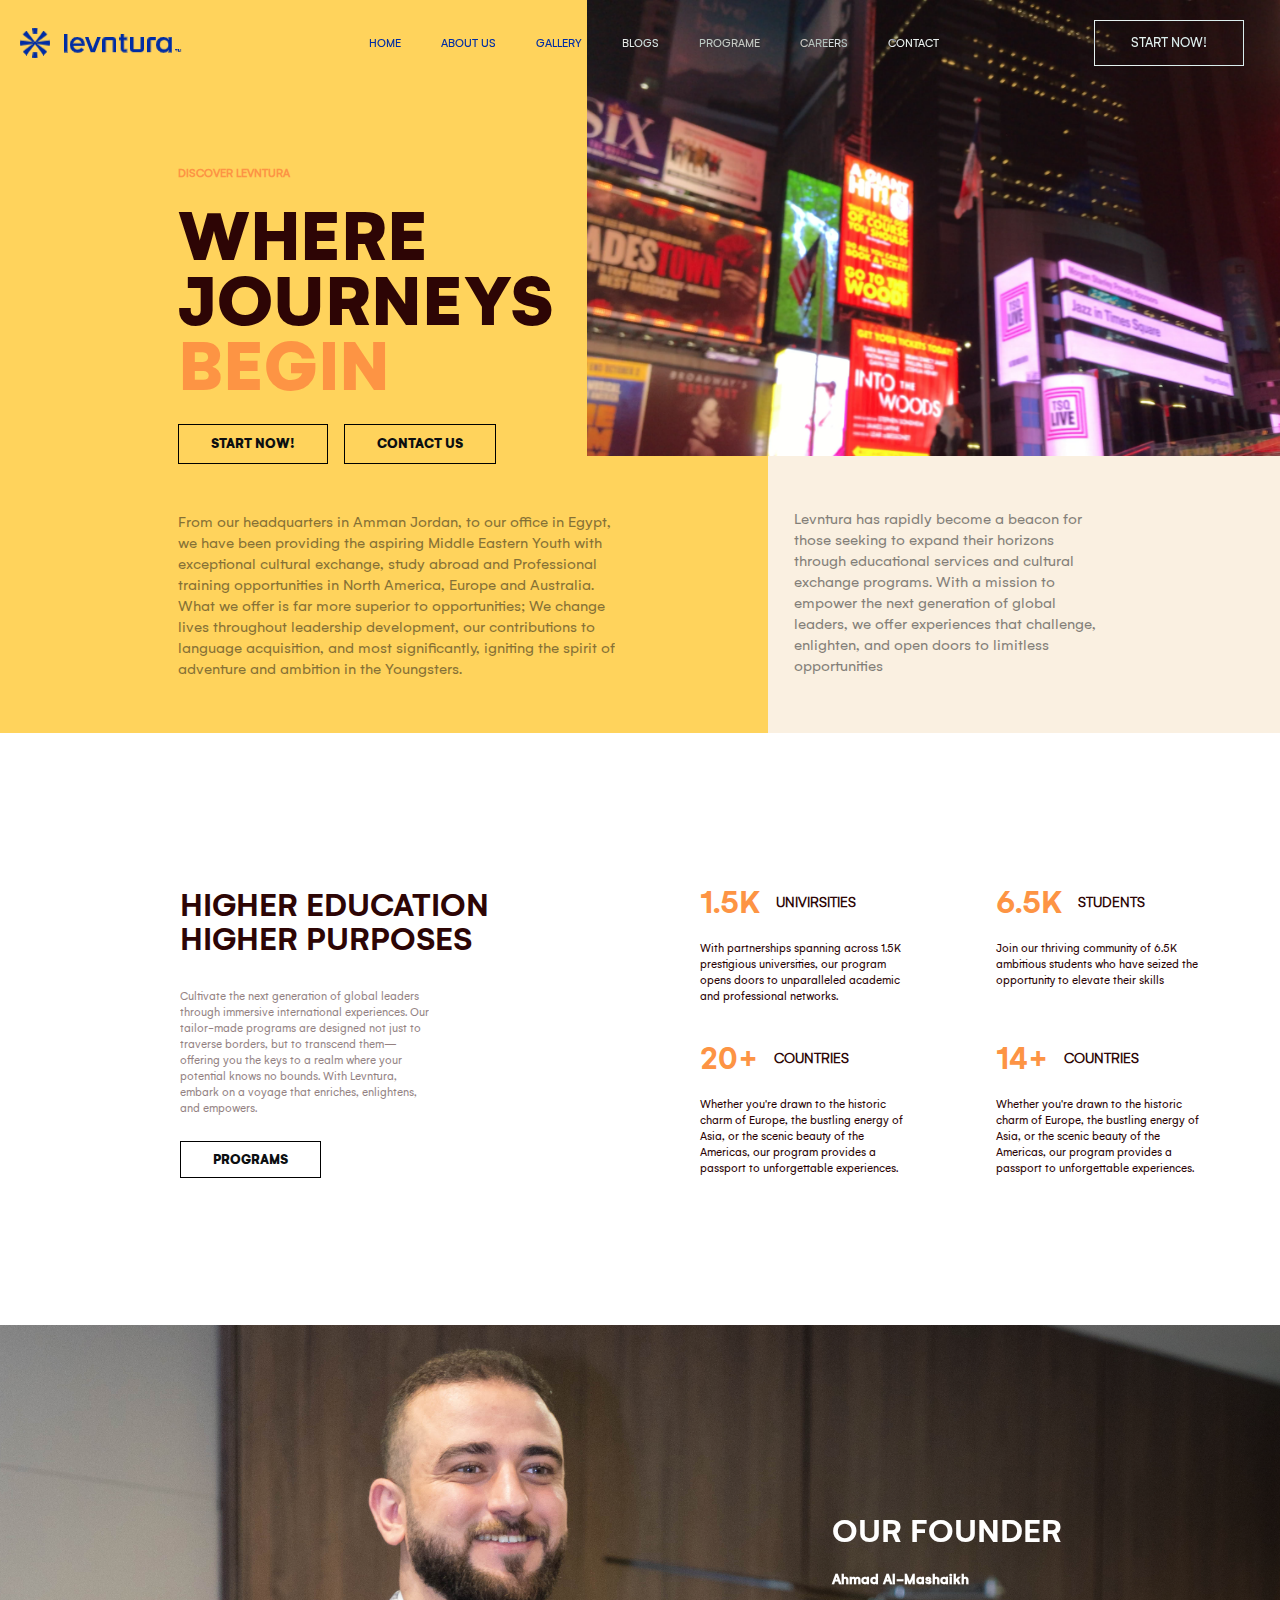
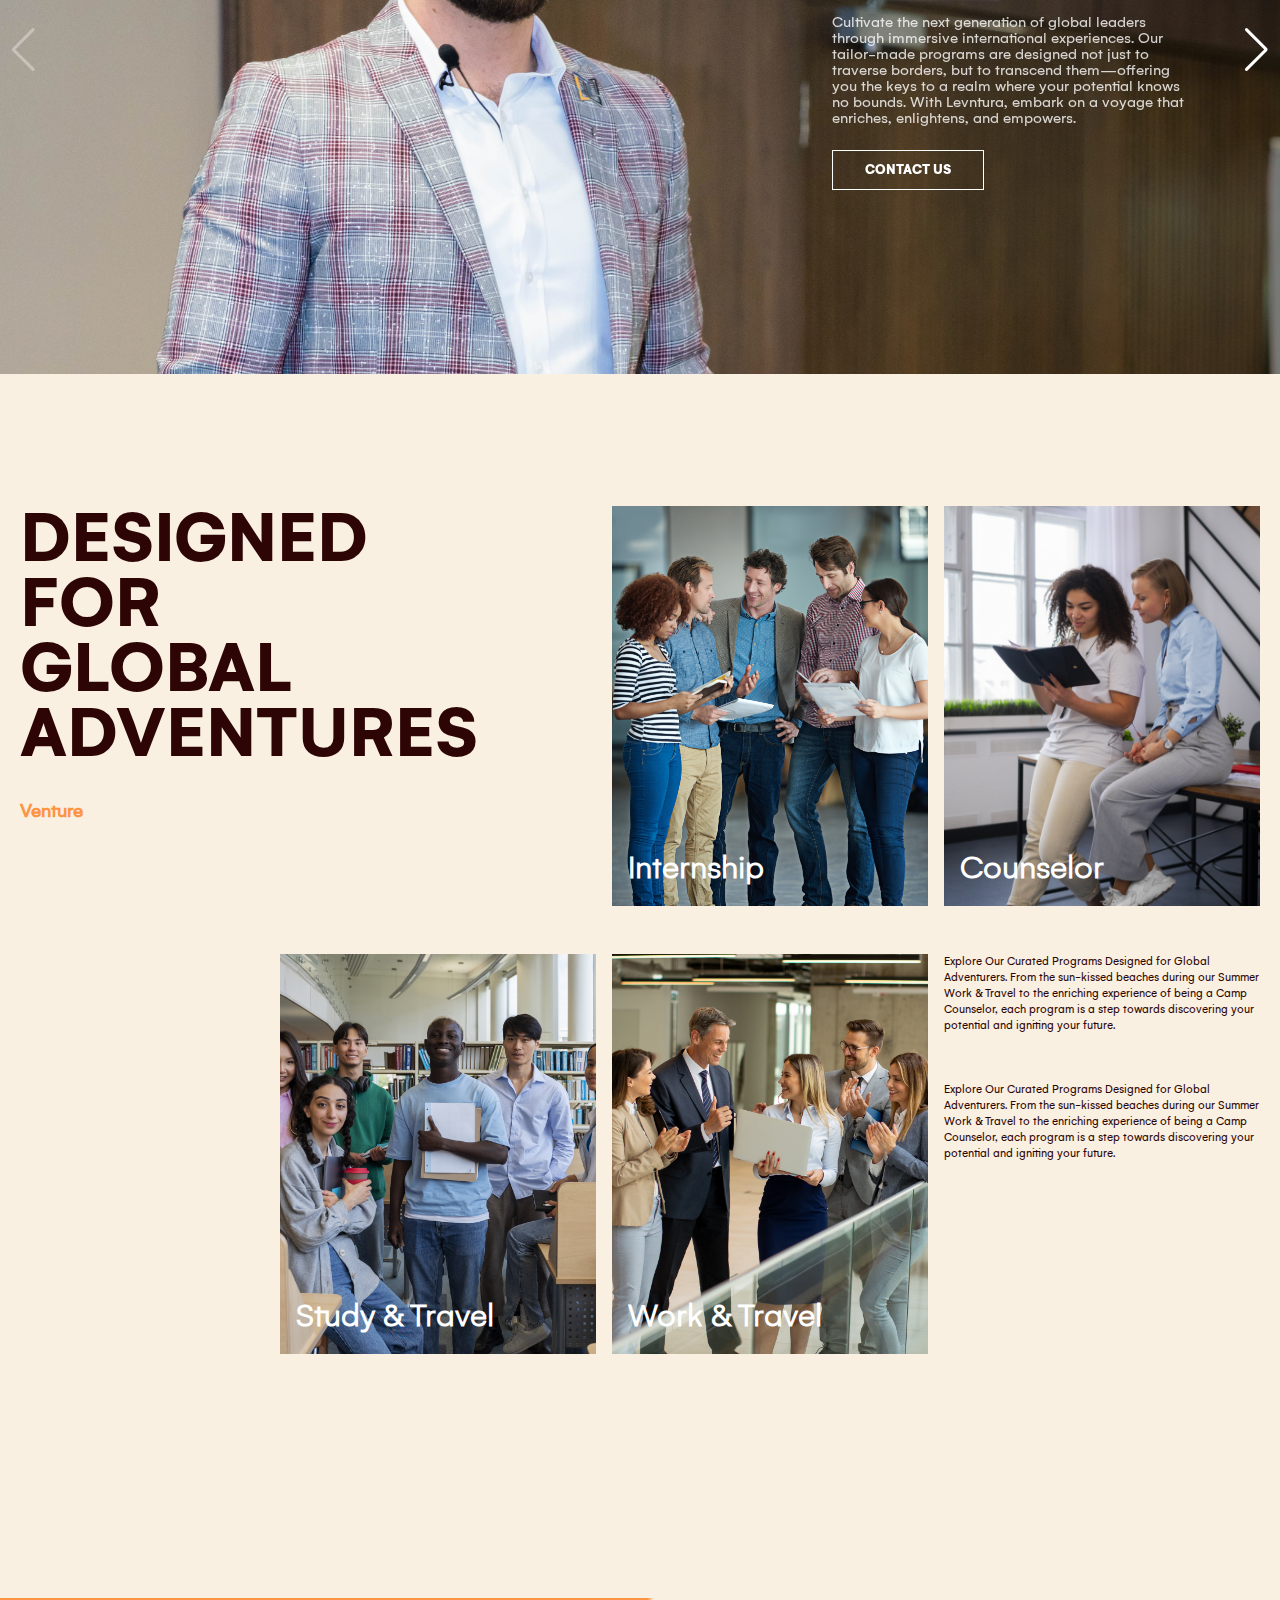
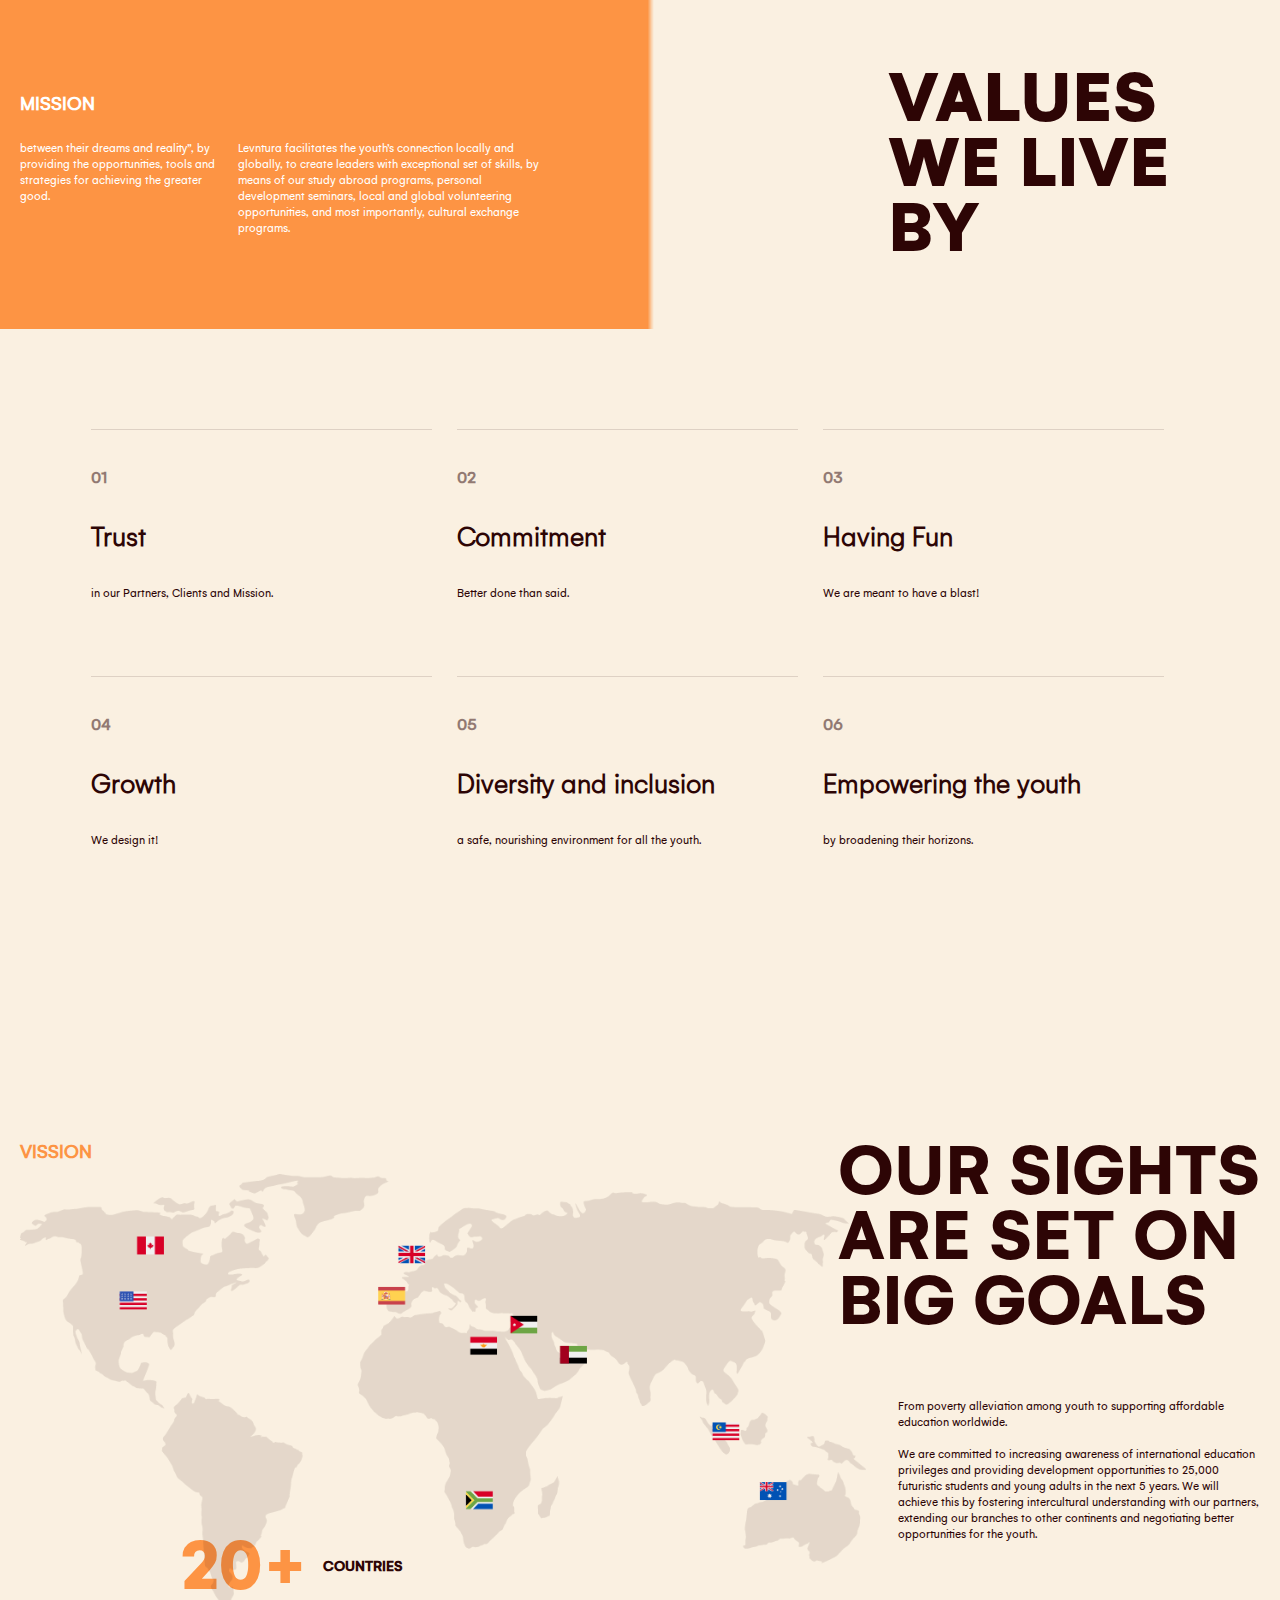
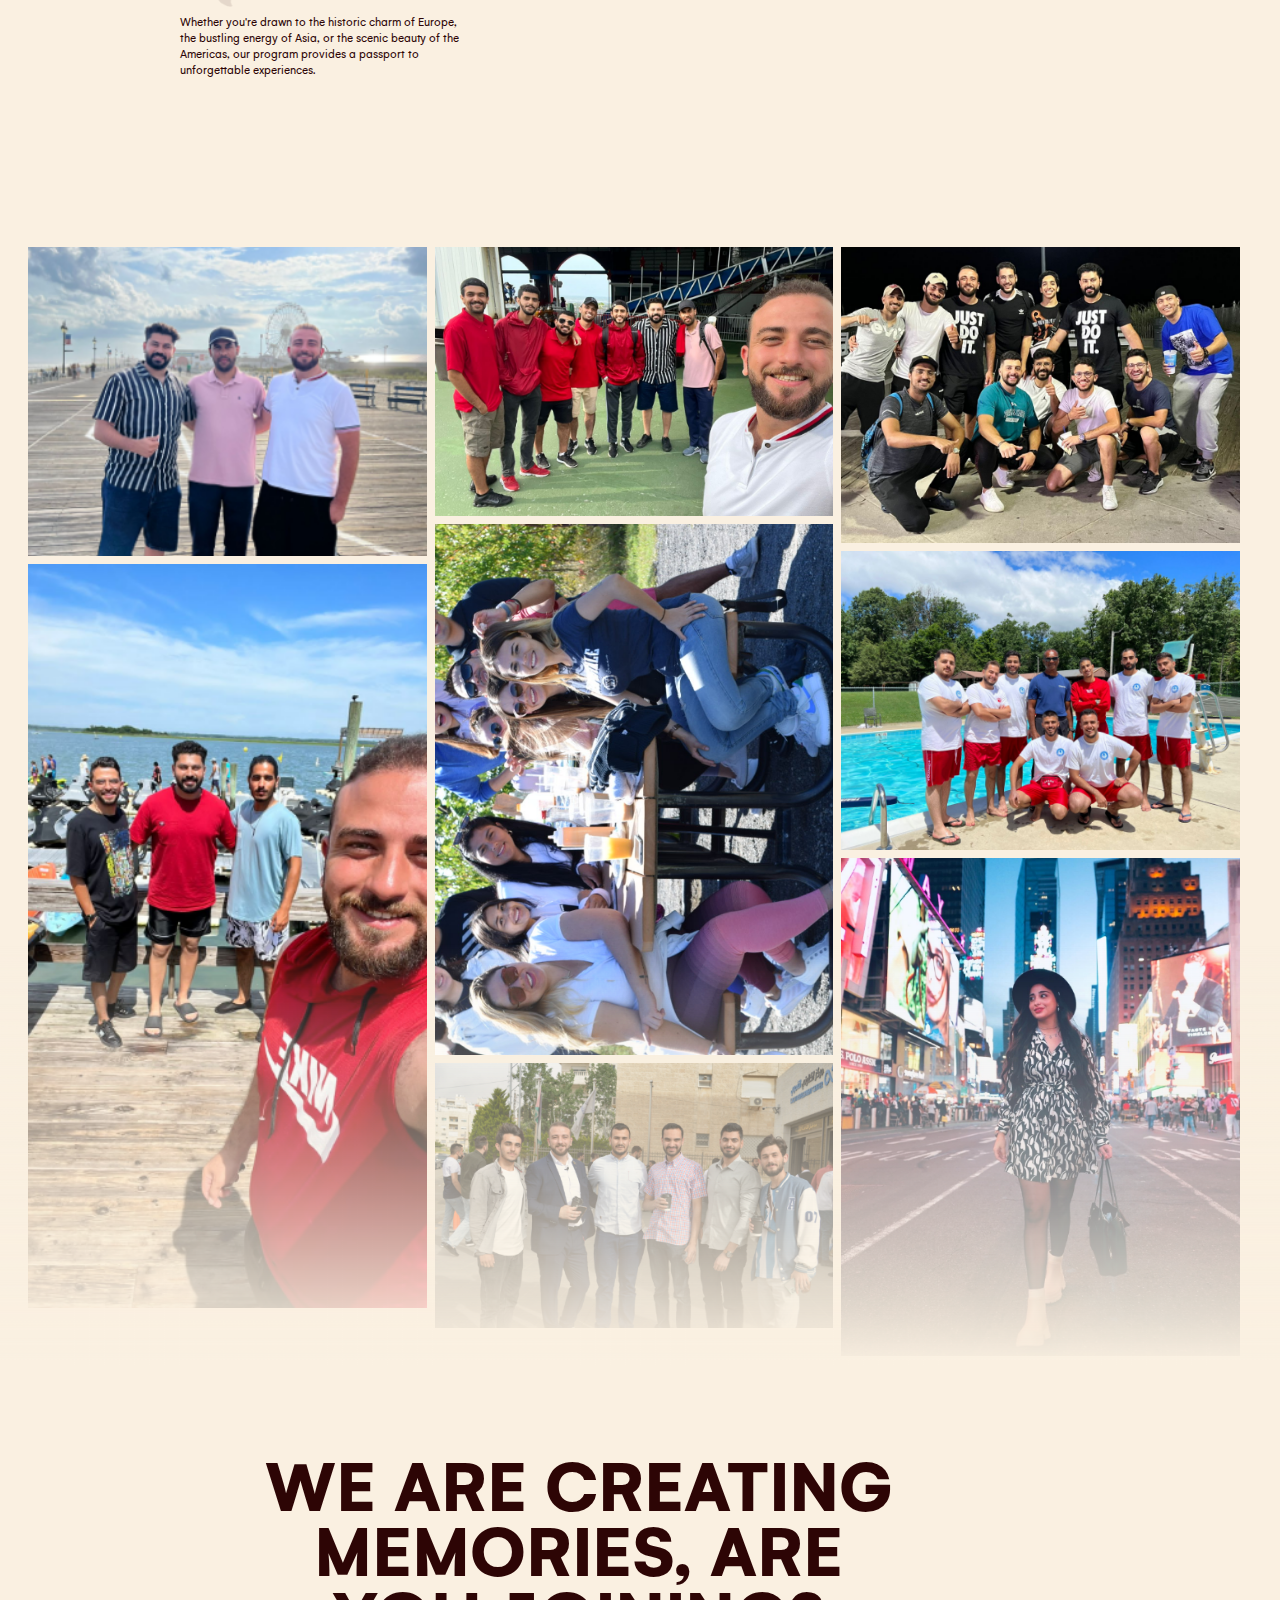
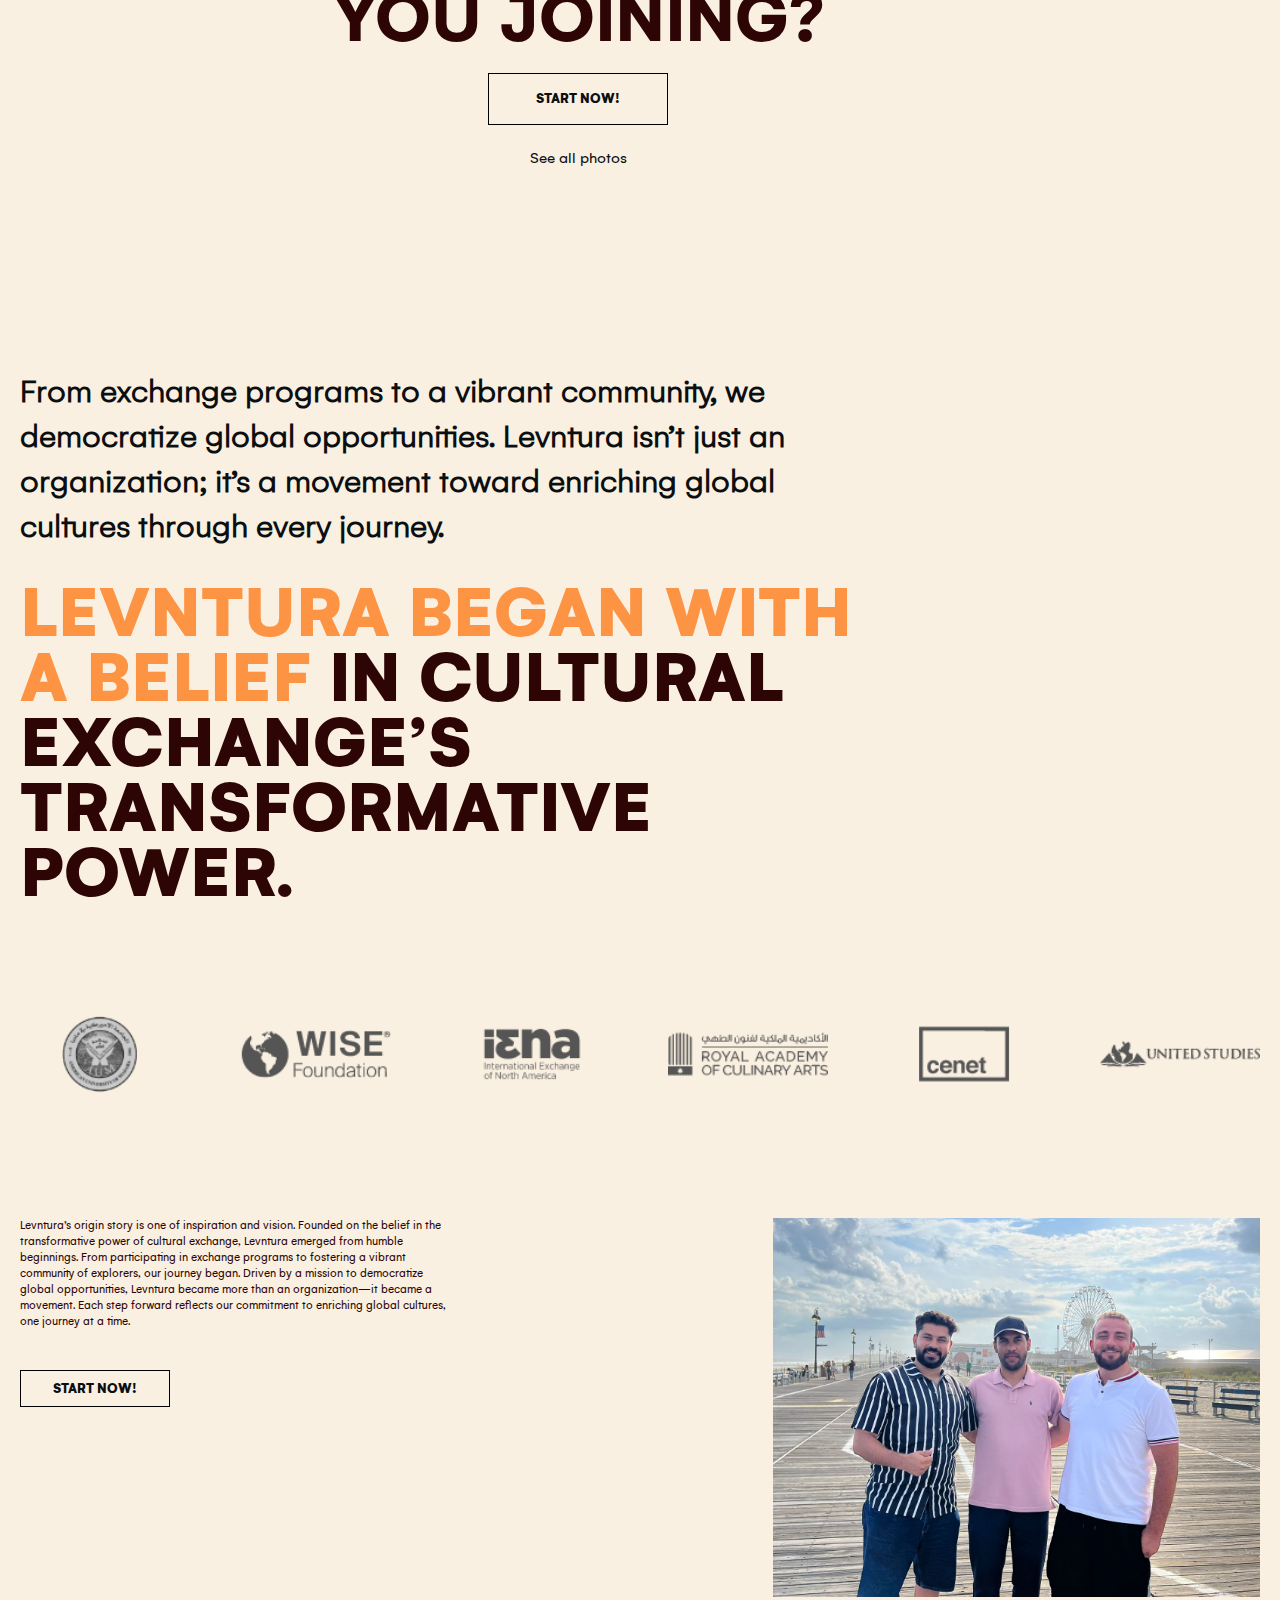
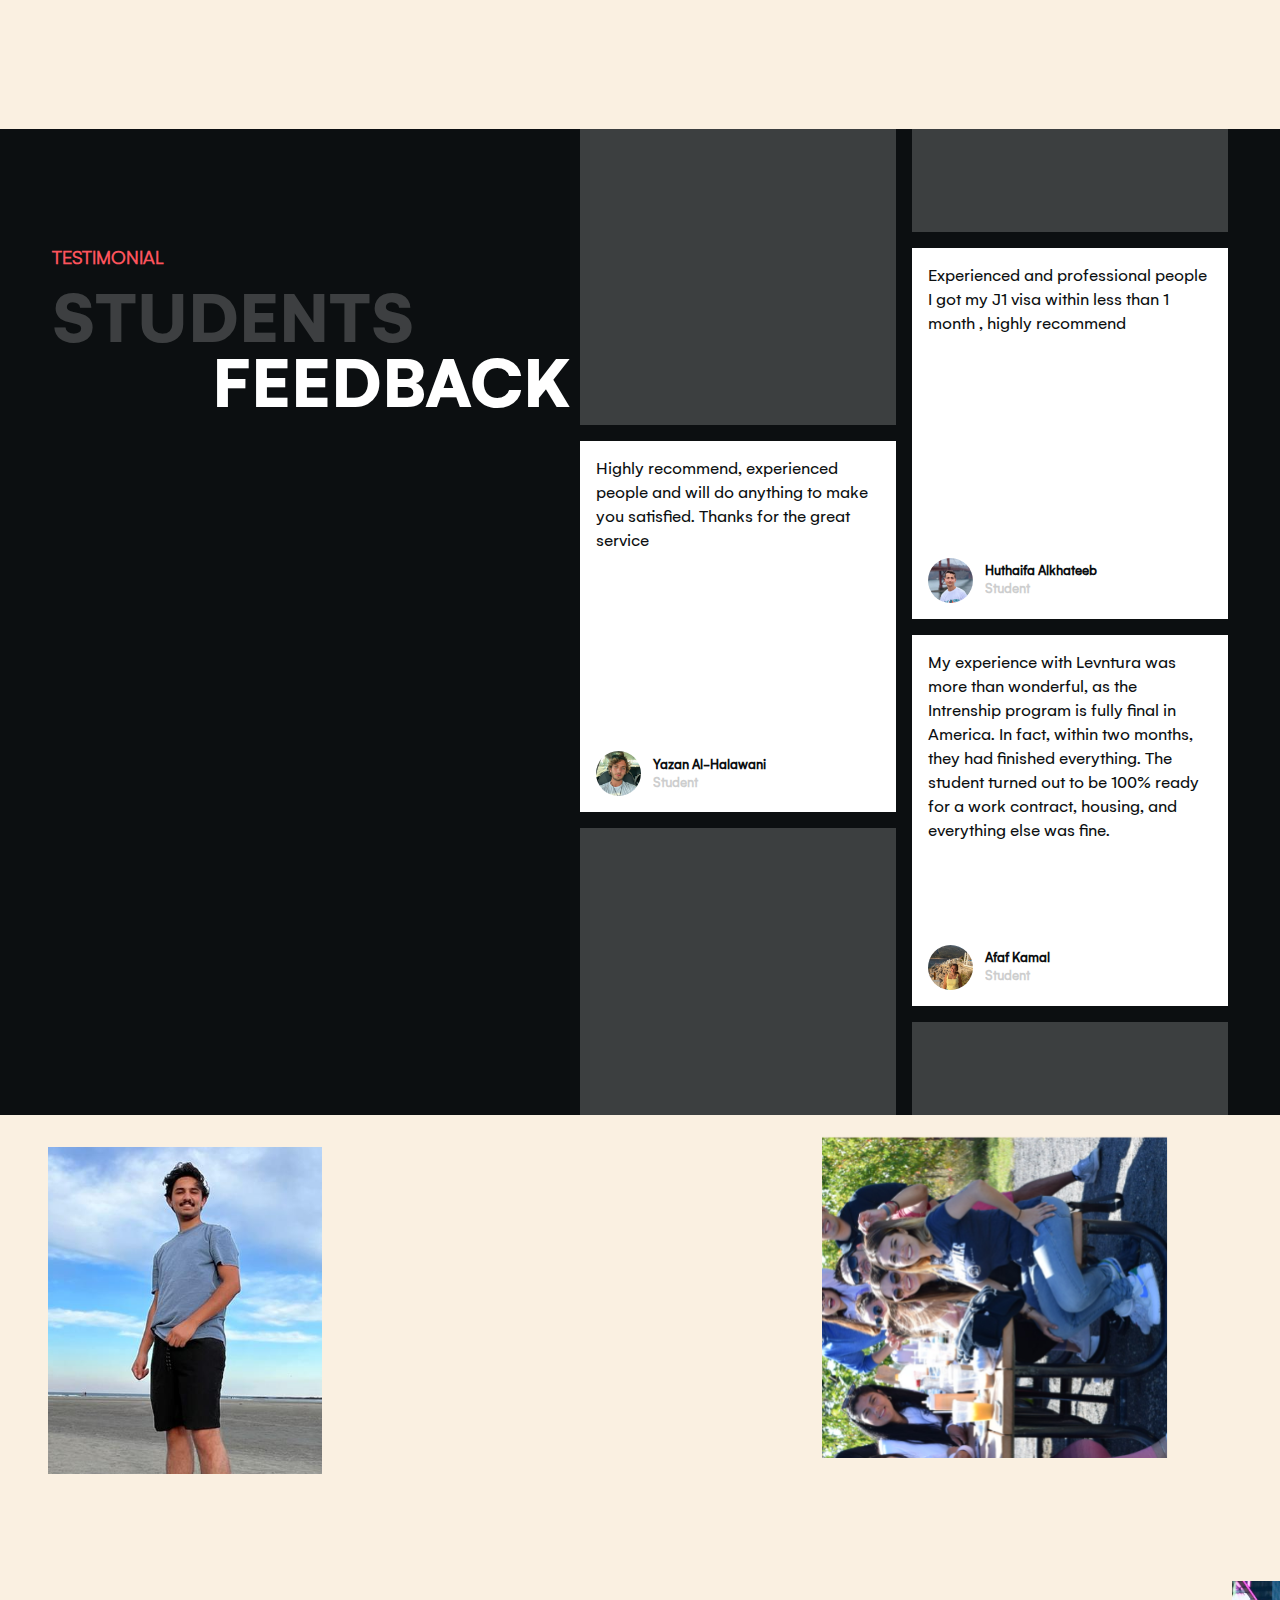
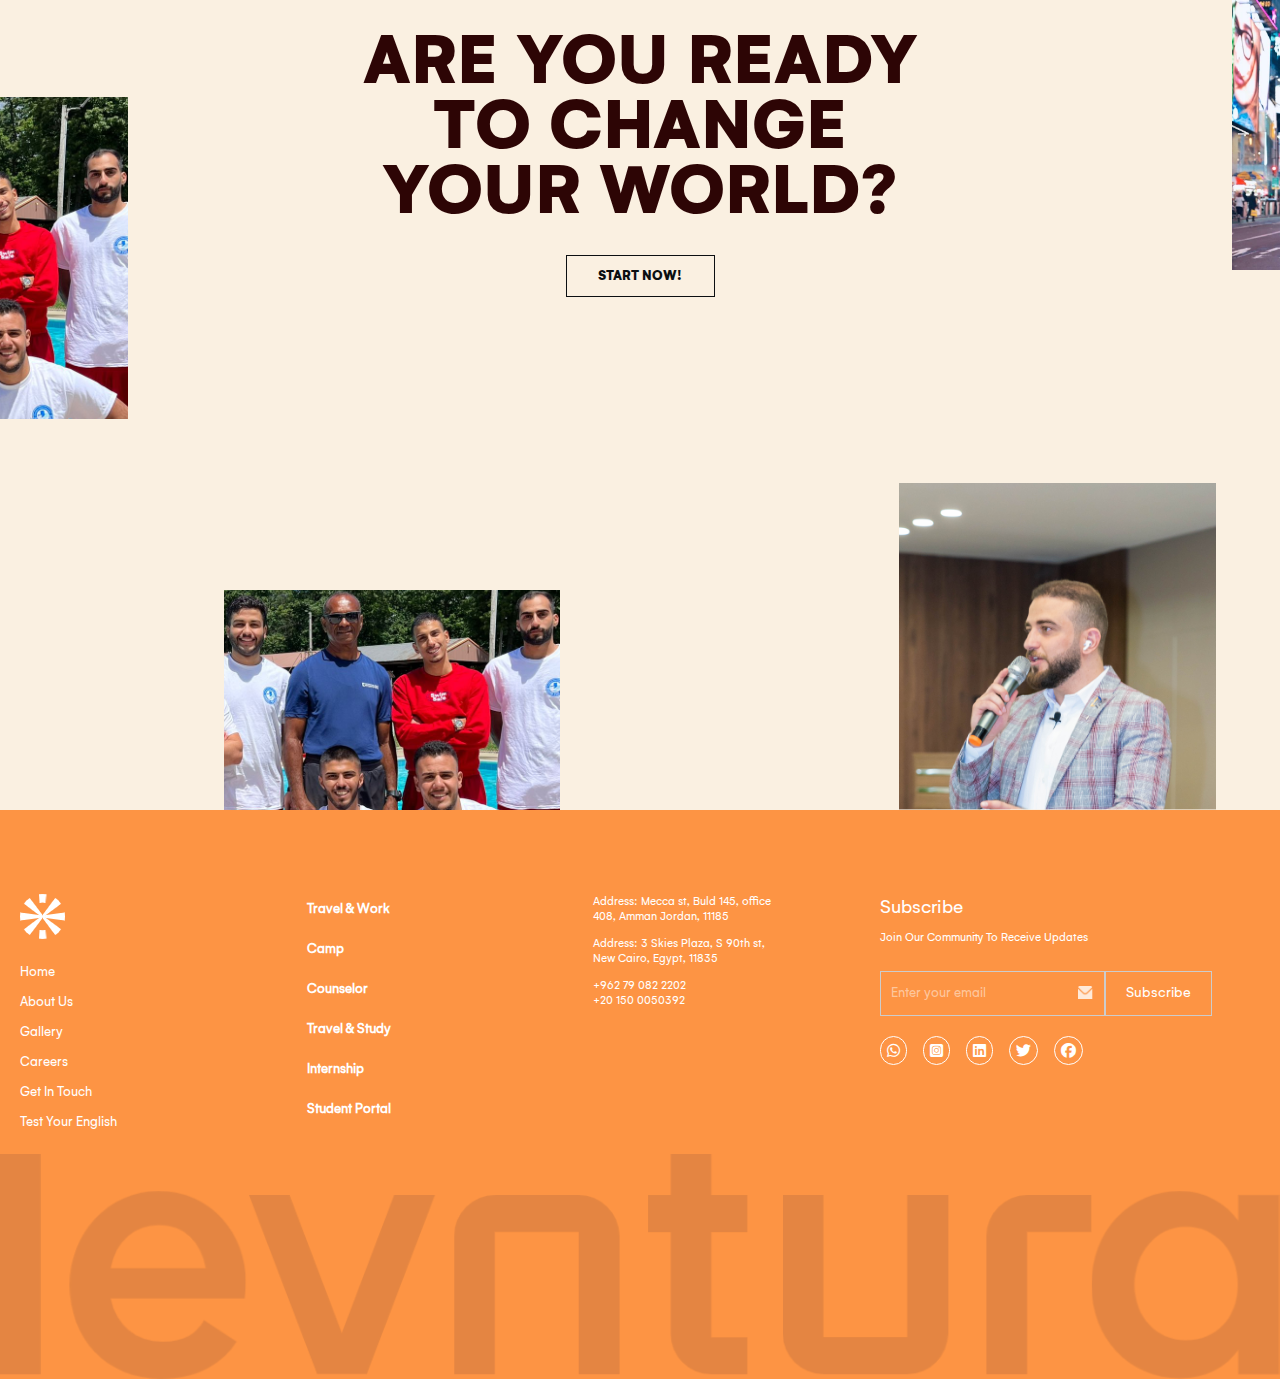
==== commit 25e97291: "gallery update" ====
--- a/about.html
+++ b/about.html
@@ -1,117 +1,99 @@
 <!DOCTYPE html>
 <html lang="en">
-  <head>
-    <meta charset="UTF-8" />
-    <meta name="viewport" content="width=device-width, initial-scale=1.0" />
-    <title>Levntura</title>
-
-    <!-- Metatag -->
-    <meta name="title" content="Mega" />
-    <meta
-      name="description"
-      content="Levntura has rapidly become a beacon for those seeking to expand their horizons through educational services and cultural exchange programs. With a mission to empower the next generation of global leaders, we offer experiences that challenge, enlighten, and open doors to limitless opportunities."
-    />
-    <link rel="shortcut icon" href="icon.png" type="image/svg+xml" />
-
-    <!-- Font Awesome Icons -->
-    <link
-      rel="stylesheet"
-      href="https://cdnjs.cloudflare.com/ajax/libs/font-awesome/6.4.2/css/all.min.css"
-    />
-    <link rel="stylesheet" href="assets/css/swiper-bundle.min.css" />
-    <link rel="stylesheet" href="assets/css/style.css" />
-    <link rel="stylesheet" href="assets/css/responsive.css" />
-  </head>
-  <body>
-    <div class="main">
-      <!-- ------------------- Header Start ---------------------- -->
-      <header class="header" data-header>
-        <div class="home__navabr">
-          <a href="index.html" class="logo">
-            <img src="assets/images/Logo.png" alt="Levntura" />
-          </a>
-
-          <nav class="navbar" data-navbar>
-            <div class="wrapper">
-              <a href="#">
-                <img
-                  class="nav__logo"
-                  src="assets/images/Logo.png"
-                  alt="Levntura"
-                />
-              </a>
-
-              <button
-                class="nav-close-btn"
-                aria-label="close menu"
-                data-nav-toggler
-              >
-                <i class="fa-solid fa-xmark"></i>
-              </button>
-            </div>
-
-            <ul class="navbar-list">
-              <li class="navbar-item">
-                <a href="index.html" class="navbar-link" data-nav-link>Home</a>
-              </li>
-
-              <li class="navbar-item">
-                <a href="about.html" class="navbar-link" data-nav-link
-                  >About Us</a
-                >
-              </li>
-
-              <li class="navbar-item">
-                <a href="gallery.html" class="navbar-link" data-nav-link
-                  >Gallery</a
-                >
-              </li>
-
-              <li class="navbar-item">
-                <a href="blogs.html" class="navbar-link" data-nav-link>Blogs</a>
-              </li>
-
-              <li class="navbar-item">
-                <a href="programs.html" class="navbar-link" data-nav-link
-                  >Programe</a
-                >
-              </li>
-
-              <li class="navbar-item">
-                <a href="careers.html" class="navbar-link" data-nav-link
-                  >Careers</a
-                >
-              </li>
-
-              <li class="navbar-item">
-                <a href="contact.html" class="navbar-link" data-nav-link
-                  >Contact</a
-                >
-              </li>
-            </ul>
-
-            <div class="nav__social_links">
-              <a href=""><i class="fa-brands fa-whatsapp"></i></a>
-              <a href=""><i class="fa-brands fa-square-instagram"></i></a>
-              <a href=""><i class="fa-brands fa-linkedin"></i></a>
-              <a href=""><i class="fa-brands fa-twitter"></i></a>
-              <a href=""><i class="fa-brands fa-facebook"></i></a>
-            </div>
-          </nav>
-
-          <button class="nav-open-btn" aria-label="open menu" data-nav-toggler>
-            <i class="fa-solid fa-bars"></i>
-          </button>
-
-          <a href="contact.html" class="btn">Start Now! </a>
-
-          <div class="overlay" data-nav-toggler data-overlay></div>
-        </div>
-      </header>
-      <!-- ----------------------- About Hero Section ---------------------- -->
+
+<head>
+  <meta charset="UTF-8" />
+  <meta name="viewport" content="width=device-width, initial-scale=1.0" />
+  <title>Levntura</title>
+
+  <!-- Metatag -->
+  <meta name="title" content="Mega" />
+  <meta name="description"
+    content="Levntura has rapidly become a beacon for those seeking to expand their horizons through educational services and cultural exchange programs. With a mission to empower the next generation of global leaders, we offer experiences that challenge, enlighten, and open doors to limitless opportunities." />
+  <link rel="shortcut icon" href="icon.png" type="image/svg+xml" />
+
+  <!-- Font Awesome Icons -->
+  <link rel="stylesheet" href="https://cdnjs.cloudflare.com/ajax/libs/font-awesome/6.4.2/css/all.min.css" />
+  <link rel="stylesheet" href="assets/css/swiper-bundle.min.css" />
+  <link rel="stylesheet" href="assets/css/style.css" />
+  <link rel="stylesheet" href="assets/css/responsive.css" />
+</head>
+
+<body>
+  <div class="main">
+    <!-- ------------------- Header Start ---------------------- -->
+    <header class="header" data-header>
+      <div class="home__navabr">
+        <a href="index.html" class="logo">
+          <img src="assets/images/Logo.png" alt="Levntura" />
+        </a>
+
+        <nav class="navbar" data-navbar>
+          <div class="wrapper">
+            <a href="#">
+              <img class="nav__logo" src="assets/images/Logo.png" alt="Levntura" />
+            </a>
+
+            <button class="nav-close-btn" aria-label="close menu" data-nav-toggler>
+              <i class="fa-solid fa-xmark"></i>
+            </button>
+          </div>
+
+          <ul class="navbar-list">
+            <li class="navbar-item">
+              <a href="index.html" class="navbar-link" data-nav-link>Home</a>
+            </li>
+
+            <li class="navbar-item">
+              <a href="about.html" class="navbar-link" data-nav-link>About Us</a>
+            </li>
+
+            <li class="navbar-item">
+              <a href="gallery.html" class="navbar-link" data-nav-link>Gallery</a>
+            </li>
+
+            <li class="navbar-item">
+              <a href="blogs.html" class="navbar-link" data-nav-link>Blogs</a>
+            </li>
+
+            <li class="navbar-item">
+              <a href="programs.html" class="navbar-link" data-nav-link>Programe</a>
+            </li>
+
+            <li class="navbar-item">
+              <a href="careers.html" class="navbar-link" data-nav-link>Careers</a>
+            </li>
+
+            <li class="navbar-item">
+              <a href="contact.html" class="navbar-link" data-nav-link>Contact</a>
+            </li>
+          </ul>
+
+          <div class="nav__social_links">
+            <a href=""><i class="fa-brands fa-whatsapp"></i></a>
+            <a href=""><i class="fa-brands fa-square-instagram"></i></a>
+            <a href=""><i class="fa-brands fa-linkedin"></i></a>
+            <a href=""><i class="fa-brands fa-twitter"></i></a>
+            <a href=""><i class="fa-brands fa-facebook"></i></a>
+          </div>
+        </nav>
+
+        <button class="nav-open-btn" aria-label="open menu" data-nav-toggler>
+          <i class="fa-solid fa-bars"></i>
+        </button>
+
+        <a href="contact.html" class="btn">Start Now! </a>
+
+        <div class="overlay" data-nav-toggler data-overlay></div>
+      </div>
+    </header>
+
+
+    <!-- ----------------------- About Hero Section ---------------------- -->
+    <div class="about_main_hero">
       <section class="about_hero">
         <div class="about_hero_left">
-          <div class="container">
+          <div class="about__container">
             <div class="about_left_content">
               <h6 class="about_small_title">Discover Levntura</h6>
 
@@ -153,328 +135,74 @@
           </div>
         </div>
       </section>
-
-      <!-- ----------------------- About Section Two ---------------------- -->
-
-      <section class="education">
-        <div class="container">
-          <div class="education_content">
-            <div class="education_left">
-              <h2>
-                HIGHER EDUCATION <br />
-                HIGHER PURPOSES
-              </h2>
-
-              <p>
-                Cultivate the next generation of global leaders through
-                immersive international experiences. Our tailor-made programs
-                are designed not just to traverse borders, but to transcend
-                them—offering you the keys to a realm where your potential knows
-                no bounds. With Levntura, embark on a voyage that enriches,
-                enlightens, and empowers.
-              </p>
-
-              <a href="" class="btn_one">PROGRAMS</a>
-            </div>
-
-            <div class="education_right">
-              <div class="education_right_first">
-                <div class="details_container">
-                  <div class="education_details">
-                    <h1>1.5K</h1>
-
-                    <h6>UNIVIRSITIES</h6>
-                  </div>
-
-                  <div class="education_article">
-                    <p>
-                      With partnerships spanning across 1.5K prestigious
-                      universities, our program opens doors to unparalleled
-                      academic and professional networks.
-                    </p>
-                  </div>
-                </div>
-
-                <div class="details_container">
-                  <div class="education_details">
-                    <h1>6.5K</h1>
-
-                    <h6>STUDENTS</h6>
-                  </div>
-
-                  <div class="education_article">
-                    <p>
-                      Join our thriving community of 6.5K ambitious students who
-                      have seized the opportunity to elevate their skills
-                    </p>
-                  </div>
-                </div>
-              </div>
-
-              <div class="education_right_second">
-                <div class="details_container">
-                  <div class="education_details">
-                    <h1>20+</h1>
-
-                    <h6>COUNTRIES</h6>
-                  </div>
-
-                  <div class="education_article">
-                    <p>
-                      Whether you're drawn to the historic charm of Europe, the
-                      bustling energy of Asia, or the scenic beauty of the
-                      Americas, our program provides a passport to unforgettable
-                      experiences.
-                    </p>
-                  </div>
-                </div>
-
-                <div class="details_container">
-                  <div class="education_details">
-                    <h1>14+</h1>
-
-                    <h6>COUNTRIES</h6>
-                  </div>
-
-                  <div class="education_article">
-                    <p>
-                      Whether you're drawn to the historic charm of Europe, the
-                      bustling energy of Asia, or the scenic beauty of the
-                      Americas, our program provides a passport to unforgettable
-                      experiences.
-                    </p>
-                  </div>
-                </div>
-              </div>
-            </div>
-          </div>
-        </div>
-      </section>
-
-      <!-- ----------------------- About Section Three ---------------------- -->
-
-      <section class="founders">
-        <div class="founder_content">
-          <!-- Swiper -->
-          <div class="swiper mySwiper">
-            <div class="swiper-wrapper">
-              <div class="swiper-slide">
-                <div class="founder_img">
-                  <div class="founder_info">
-                    <h2>OUR FOUNDER</h2>
-
-                    <h6>Ahmad Al-Mashaikh</h6>
-                    <p class="article">
-                      Cultivate the next generation of global leaders through
-                      immersive international experiences. Our tailor-made
-                      programs are designed not just to traverse borders, but to
-                      transcend them—offering you the keys to a realm where your
-                      potential knows no bounds. With Levntura, embark on a
-                      voyage that enriches, enlightens, and empowers.
-                    </p>
-
-                    <a href="" class="btn_three">Contact Us</a>
-                  </div>
-                </div>
-              </div>
-              <div class="swiper-slide">
-                <div class="founder_img">
-                  <div class="founder_info">
-                    <h2>OUR FOUNDER</h2>
-
-                    <h6>Ahmad Al-Mashaikh</h6>
-                    <p class="article">
-                      Cultivate the next generation of global leaders through
-                      immersive international experiences. Our tailor-made
-                      programs are designed not just to traverse borders, but to
-                      transcend them—offering you the keys to a realm where your
-                      potential knows no bounds. With Levntura, embark on a
-                      voyage that enriches, enlightens, and empowers.
-                    </p>
-
-                    <a href="" class="btn_three">Contact Us</a>
-                  </div>
-                </div>
-              </div>
-            </div>
-            <div class="swiper-button-next"></div>
-            <div class="swiper-button-prev"></div>
-          </div>
-        </div>
-      </section>
-
-      <!-- ----------------------- About Section Four ---------------------- -->
-      <section class="about_venture">
-        <div class="container">
-          <div class="about_venture_content">
-            <div class="venture_top_content">
-              <div class="venture_headings">
-                <h1>Designed for Global AdventureS</h1>
-
-                <h4>Venture</h4>
-              </div>
-
-              <div class="venture_images">
-                <div class="venture_card__image">
-                  <img src="assets/images/about/a-v-1.png" alt="image" />
-
-                  <h3 class="programe_name">Internship</h3>
-                </div>
-
-                <div class="venture_card__image">
-                  <img src="assets/images/about/a-v-2.png" alt="image" />
-
-                  <h3 class="programe_name">Counselor</h3>
-                </div>
-              </div>
-            </div>
-
-            <div class="venture_bottom_content">
-              <div class="venture_images">
-                <div class="venture_card__image">
-                  <img src="assets/images/about/a-v-3.png" alt="image" />
-
-                  <h3 class="programe_name">Study & Travel</h3>
-                </div>
-
-                <div class="venture_card__image">
-                  <img src="assets/images/about/a-v-4.png" alt="image" />
-
-                  <h3 class="programe_name">Work & Travel</h3>
-                </div>
-
-                <div class="venture_card__image">
+    </div>
+
+    <!-- ----------------------- About Section Two ---------------------- -->
+
+    <section class="education">
+      <div class="container">
+        <div class="education_content">
+          <div class="education_left">
+            <h2>
+              HIGHER EDUCATION <br />
+              HIGHER PURPOSES
+            </h2>
+
+            <p>
+              Cultivate the next generation of global leaders through
+              immersive international experiences. Our tailor-made programs
+              are designed not just to traverse borders, but to transcend
+              them—offering you the keys to a realm where your potential knows
+              no bounds. With Levntura, embark on a voyage that enriches,
+              enlightens, and empowers.
+            </p>
+
+            <a href="" class="btn_one">PROGRAMS</a>
+          </div>
+
+          <div class="education_right">
+            <div class="education_right_first">
+              <div class="details_container">
+                <div class="education_details">
+                  <h1>1.5K</h1>
+
+                  <h6>UNIVIRSITIES</h6>
+                </div>
+
+                <div class="education_article">
                   <p>
-                    Explore Our Curated Programs Designed for Global
-                    Adventurers. From the sun-kissed beaches during our Summer
-                    Work & Travel to the enriching experience of being a Camp
-                    Counselor, each program is a step towards discovering your
-                    potential and igniting your future.
+                    With partnerships spanning across 1.5K prestigious
+                    universities, our program opens doors to unparalleled
+                    academic and professional networks.
                   </p>
-
+                </div>
+              </div>
+
+              <div class="details_container">
+                <div class="education_details">
+                  <h1>6.5K</h1>
+
+                  <h6>STUDENTS</h6>
+                </div>
+
+                <div class="education_article">
                   <p>
-                    Explore Our Curated Programs Designed for Global
-                    Adventurers. From the sun-kissed beaches during our Summer
-                    Work & Travel to the enriching experience of being a Camp
-                    Counselor, each program is a step towards discovering your
-                    potential and igniting your future.
+                    Join our thriving community of 6.5K ambitious students who
+                    have seized the opportunity to elevate their skills
                   </p>
                 </div>
               </div>
             </div>
-          </div>
-        </div>
-      </section>
-
-      <!-- ----------------------- Mission Section ---------------------- -->
-      <section class="mission">
-        <div class="mission_top">
-          <div class="container">
-            <div class="mission_top_content">
-              <div class="small_title">
-                <h4>Mission</h4>
-
-                <div class="mission-article">
-                  <p>
-                    between their dreams and reality”, by providing the
-                    opportunities, tools and strategies for achieving the
-                    greater good.
-                  </p>
-
-                  <article>
-                    Levntura facilitates the youth’s connection locally and
-                    globally, to create leaders with exceptional set of skills,
-                    by means of our study abroad programs, personal development
-                    seminars, local and global volunteering opportunities, and
-                    most importantly, cultural exchange programs.
-                  </article>
-                </div>
-              </div>
-
-              <div class="large_title">
-                <h1>Values we live by</h1>
-              </div>
-            </div>
-          </div>
-        </div>
-
-        <div class="container">
-          <div class="mission_bottom">
-            <div class="mission__list">
-              <div class="mission__list-box">
-                <h4 class="number">01</h4>
-                <h4>Trust</h4>
-                <p>in our Partners, Clients and Mission.</p>
-              </div>
-              <div class="mission__list-box">
-                <h4 class="number">02</h4>
-                <h4>Commitment</h4>
-                <p>Better done than said.</p>
-              </div>
-              <div class="mission__list-box">
-                <h4 class="number">03</h4>
-                <h4>Having Fun</h4>
-                <p>We are meant to have a blast!</p>
-              </div>
-
-              <div class="mission__list-box">
-                <h4 class="number">04</h4>
-                <h4>Growth</h4>
-                <p>We design it!</p>
-              </div>
-              <div class="mission__list-box">
-                <h4 class="number">05</h4>
-                <h4>Diversity and inclusion</h4>
-                <p>a safe, nourishing environment for all the youth.</p>
-              </div>
-              <div class="mission__list-box">
-                <h4 class="number">06</h4>
-                <h4>Empowering the youth</h4>
-                <p>by broadening their horizons.</p>
-              </div>
-            </div>
-          </div>
-        </div>
-      </section>
-
-      <!-- ----------------------- About Section Five ---------------------- -->
-
-      <section class="world_wide">
-        <div class="container">
-          <div class="world_content">
-            <div class="world_top_headings">
-              <h4>THE WORLD IS YOURS</h4>
-
-              <h1>
-                Shaped and <br />
-                stregthened <br />
-                by many <br />
-                communities
-              </h1>
-            </div>
-
-            <div class="world-map">
-              <div class="world-map_image">
-                <img src="assets/images/about/world-map.png" alt="" />
-              </div>
-
-              <article class="map_article">
-                Envisioning a world interconnected through understanding and
-                mutual respect, Levntura aims to stand as the MENA region’s
-                guiding star in educational and cultural exchange by 2025. Our
-                commitment extends beyond mere opportunities; it’s about
-                crafting legacies, fostering over 5,000 aspiring minds into
-                pioneers of a boundless future.
-              </article>
-
-              <div class="country">
-                <div class="country_top">
+
+            <div class="education_right_second">
+              <div class="details_container">
+                <div class="education_details">
                   <h1>20+</h1>
 
                   <h6>COUNTRIES</h6>
                 </div>
 
-                <div class="country_down">
+                <div class="education_article">
                   <p>
                     Whether you're drawn to the historic charm of Europe, the
                     bustling energy of Asia, or the scenic beauty of the
@@ -483,454 +211,702 @@
                   </p>
                 </div>
               </div>
-            </div>
-          </div>
-        </div>
-      </section>
-
-      <!-- ----------------------- About Section Six ---------------------- -->
-
-      <section class="tour_images">
+
+              <div class="details_container">
+                <div class="education_details">
+                  <h1>14+</h1>
+
+                  <h6>COUNTRIES</h6>
+                </div>
+
+                <div class="education_article">
+                  <p>
+                    Whether you're drawn to the historic charm of Europe, the
+                    bustling energy of Asia, or the scenic beauty of the
+                    Americas, our program provides a passport to unforgettable
+                    experiences.
+                  </p>
+                </div>
+              </div>
+            </div>
+          </div>
+        </div>
+      </div>
+    </section>
+
+    <!-- ----------------------- About Section Three ---------------------- -->
+
+    <section class="founders">
+      <div class="founder_content">
+        <!-- Swiper -->
+        <div class="swiper mySwiper">
+          <div class="swiper-wrapper">
+            <!-- First Slide -->
+            <div class="swiper-slide">
+              <div class="founder_img"
+                style="background-image: url('assets/images/about/Founder.png'); width: 100%; height: 649px;">
+                <div class="founder_info">
+                  <h2>OUR FOUNDER</h2>
+                  <h6>Ahmad Al-Mashaikh</h6>
+                  <p class="article">
+                    Cultivate the next generation of global leaders through immersive
+                    international experiences. Our tailor-made programs are designed not
+                    just to traverse borders, but to transcend them—offering you the
+                    keys to a realm where your potential knows no bounds. With Levntura,
+                    embark on a voyage that enriches, enlightens, and empowers.
+                  </p>
+                  <a href="" class="btn_three">Contact Us</a>
+                </div>
+              </div>
+            </div>
+            <!-- Second Slide -->
+            <div class="swiper-slide">
+              <div class="founder_img"
+                style="background-image: url('assets/images/about/Mask\ Group\ 30.png'); width: 100%; height: 649px;">
+                <div class="founder_info">
+                  <h2>OUR FOUNDER</h2>
+                  <h6>John Doe</h6>
+                  <p class="article">
+                    Embark on a journey with Levntura where leadership and innovation
+                    converge. Our programs are crafted to empower individuals to break
+                    through boundaries and achieve unprecedented growth, both personally
+                    and professionally.
+                  </p>
+                  <a href="" class="btn_three">Contact Us</a>
+                </div>
+              </div>
+            </div>
+          </div>
+          <div class="swiper-button-next"></div>
+          <div class="swiper-button-prev"></div>
+        </div>
+
+      </div>
+    </section>
+
+    <!-- ----------------------- About Section Four ---------------------- -->
+    <section class="about_venture">
+      <div class="container">
+        <div class="about_venture_content">
+          <div class="venture_top_content">
+            <div class="venture_headings">
+              <h1>Designed for Global AdventureS</h1>
+
+              <h4>Venture</h4>
+            </div>
+
+            <div class="venture_images">
+              <div class="venture_card__image">
+                <img src="assets/images/about/a-v-1.png" alt="image" />
+
+                <h3 class="programe_name">Internship</h3>
+              </div>
+
+              <div class="venture_card__image">
+                <img src="assets/images/about/a-v-2.png" alt="image" />
+
+                <h3 class="programe_name">Counselor</h3>
+              </div>
+            </div>
+          </div>
+
+          <div class="venture_bottom_content">
+            <div class="venture_images">
+              <div class="venture_card__image">
+                <img src="assets/images/about/a-v-3.png" alt="image" />
+
+                <h3 class="programe_name">Study & Travel</h3>
+              </div>
+
+              <div class="venture_card__image">
+                <img src="assets/images/about/a-v-4.png" alt="image" />
+
+                <h3 class="programe_name">Work & Travel</h3>
+              </div>
+
+              <div class="venture_card__image">
+                <p>
+                  Explore Our Curated Programs Designed for Global
+                  Adventurers. From the sun-kissed beaches during our Summer
+                  Work & Travel to the enriching experience of being a Camp
+                  Counselor, each program is a step towards discovering your
+                  potential and igniting your future.
+                </p>
+
+                <p>
+                  Explore Our Curated Programs Designed for Global
+                  Adventurers. From the sun-kissed beaches during our Summer
+                  Work & Travel to the enriching experience of being a Camp
+                  Counselor, each program is a step towards discovering your
+                  potential and igniting your future.
+                </p>
+              </div>
+            </div>
+          </div>
+        </div>
+      </div>
+    </section>
+
+    <!-- ----------------------- Mission Section ---------------------- -->
+    <section class="mission">
+      <div class="mission_top">
         <div class="container">
-          <div class="images-content">
-            <!-- Photo Grid -->
-            <div class="row">
-              <div class="column">
-                <img src="assets/images/about/i1.png" style="width: 100%" />
-                <img src="assets/images/about/i4.png" style="width: 100%" />
-              </div>
-
-              <div class="column">
-                <img src="assets/images/about/i2.png" style="width: 100%" />
-                <img src="assets/images/about/i5.png" style="width: 100%" />
-                <img src="assets/images/about/i8.png" style="width: 100%" />
-              </div>
-
-              <div class="column">
-                <img src="assets/images/about/i3.png" style="width: 100%" />
-                <img src="assets/images/about/i6.png" style="width: 100%" />
-                <img src="assets/images/about/i9.png" style="width: 100%" />
-              </div>
-            </div>
-          </div>
-        </div>
-      </section>
-
-      <!-- ----------------------- About Section Seven ---------------------- -->
-      <section class="gardinets_image">
-        <div class="gardients">
-          <img src="assets/images/about/gardinets.png" alt="" />
-        </div>
-      </section>
-
-      <!-- ----------------------- About Section Eight / All Image --------------------- -->
-      <section class="all_images">
+          <div class="mission_top_content">
+            <div class="small_title">
+              <h4>Mission</h4>
+
+              <div class="mission-article">
+                <p>
+                  between their dreams and reality”, by providing the
+                  opportunities, tools and strategies for achieving the
+                  greater good.
+                </p>
+
+                <article>
+                  Levntura facilitates the youth’s connection locally and
+                  globally, to create leaders with exceptional set of skills,
+                  by means of our study abroad programs, personal development
+                  seminars, local and global volunteering opportunities, and
+                  most importantly, cultural exchange programs.
+                </article>
+              </div>
+            </div>
+
+            <div class="large_title">
+              <h1>Values we live by</h1>
+            </div>
+          </div>
+        </div>
+      </div>
+
+      <div class="mission__container container">
+        <div class="mission_bottom">
+          <div class="mission__list">
+            <div class="mission__list-box">
+              <h4 class="number">01</h4>
+              <h4>Trust</h4>
+              <p>in our Partners, Clients and Mission.</p>
+            </div>
+            <div class="mission__list-box">
+              <h4 class="number">02</h4>
+              <h4>Commitment</h4>
+              <p>Better done than said.</p>
+            </div>
+            <div class="mission__list-box">
+              <h4 class="number">03</h4>
+              <h4>Having Fun</h4>
+              <p>We are meant to have a blast!</p>
+            </div>
+
+            <div class="mission__list-box">
+              <h4 class="number">04</h4>
+              <h4>Growth</h4>
+              <p>We design it!</p>
+            </div>
+            <div class="mission__list-box">
+              <h4 class="number">05</h4>
+              <h4>Diversity and inclusion</h4>
+              <p>a safe, nourishing environment for all the youth.</p>
+            </div>
+            <div class="mission__list-box">
+              <h4 class="number">06</h4>
+              <h4>Empowering the youth</h4>
+              <p>by broadening their horizons.</p>
+            </div>
+          </div>
+        </div>
+      </div>
+    </section>
+
+    <!-- ----------------------- About Section Five ---------------------- -->
+
+    <section class="world_wide">
+      <div class="container">
+        <div class="world_content">
+          <div class="world_top_headings">
+            <h4>VISSION</h4>
+
+            <h1>
+              Our sights <br> are set on <br> big goals
+            </h1>
+          </div>
+
+          <div class="world-map">
+            <div class="world-map_image">
+              <img src="assets/images/about/Group 6210.png" alt="" />
+            </div>
+
+            <article class="map_article">
+              <p>From poverty alleviation among youth to supporting affordable education worldwide.
+              </p>
+              <br>
+              <p>We are committed to increasing awareness of international education privileges and providing
+                development opportunities to 25,000 futuristic students and young adults in the next 5 years. We will
+                achieve this by fostering intercultural understanding with our partners, extending our branches to other
+                continents and negotiating better opportunities for the youth.</p>
+            </article>
+
+            <div class="country">
+              <div class="country_top">
+                <h1>20+</h1>
+
+                <h6>COUNTRIES</h6>
+              </div>
+
+              <div class="country_down">
+                <p>
+                  Whether you're drawn to the historic charm of Europe, the
+                  bustling energy of Asia, or the scenic beauty of the
+                  Americas, our program provides a passport to unforgettable
+                  experiences.
+                </p>
+              </div>
+            </div>
+          </div>
+        </div>
+      </div>
+    </section>
+
+    <!-- ----------------------- About Section Six ---------------------- -->
+
+    <section class="tour_images">
+      <div class="container">
+        <div class="images-content">
+          <!-- Photo Grid -->
+          <div class="row">
+            <div class="column">
+              <img src="assets/images/about/i1.png" style="width: 100%" />
+              <img src="assets/images/about/i4.png" style="width: 100%" />
+            </div>
+
+            <div class="column">
+              <img src="assets/images/about/i2.png" style="width: 100%" />
+              <img src="assets/images/about/i5.png" style="width: 100%" />
+              <img src="assets/images/about/i8.png" style="width: 100%" />
+            </div>
+
+            <div class="column">
+              <img src="assets/images/about/i3.png" style="width: 100%" />
+              <img src="assets/images/about/i6.png" style="width: 100%" />
+              <img src="assets/images/about/i9.png" style="width: 100%" />
+            </div>
+          </div>
+        </div>
+      </div>
+    </section>
+
+    <!-- ----------------------- About Section Seven ---------------------- -->
+    <section class="gardinets_image">
+      <div class="gardients">
+        <img src="assets/images/about/gardinets.png" alt="" />
+      </div>
+    </section>
+
+    <!-- ----------------------- About Section Eight / All Image --------------------- -->
+    <section class="all_images">
+      <div class="container">
+        <div class="images_content">
+          <h1>
+            We are creating <br />
+            memories, are <br />
+            you joining?
+          </h1>
+
+          <a href="" class="btn_one">Start Now!</a>
+
+          <a href="" class="see_all_btn"> See all photos </a>
+        </div>
+      </div>
+    </section>
+
+    <!-- ----------------------- About More Section ----------------------  -->
+    <section class="about_more">
+      <div class="about_more-top">
         <div class="container">
-          <div class="images_content">
+          <div class="about_more-content">
+            <h2>
+              From exchange programs to a vibrant community, we democratize
+              global opportunities. Levntura isn’t just an organization; it’s
+              a movement toward enriching global cultures through every
+              journey.
+            </h2>
+
             <h1>
-              We are <br />
-              creating <br />
-              memories, are <br />
-              you joining?
+              <span class="orenged">Levntura began with a belief</span> in
+              cultural exchange’s transformative power.
             </h1>
-
-            <a href="" class="btn_one">Start Now!</a>
-
-            <a href="" class="see_all_btn"> See all photos </a>
-          </div>
-        </div>
-      </section>
-
-      <!-- ----------------------- About More Section ----------------------  -->
-      <section class="about_more">
-        <div class="about_more-top">
-          <div class="container">
-            <div class="about_more-content">
-              <h2>
-                From exchange programs to a vibrant community, we democratize
-                global opportunities. Levntura isn’t just an organization; it’s
-                a movement toward enriching global cultures through every
-                journey.
-              </h2>
-
-              <h1>
-                <span class="orenged">Levntura began with a belief</span> in
-                cultural exchange’s transformative power.
-              </h1>
-            </div>
-          </div>
-        </div>
-
-        <div class="brand__container swiper">
-          <div class="brand__content">
-            <div class="swiper-wrapper">
-              <article class="swiper-slide">
-                <div class="barand__image">
-                  <img src="assets/images/about/am-1.png" alt="image" />
-                </div>
-              </article>
-
-              <article class="swiper-slide">
-                <div class="barand__image">
-                  <img src="assets/images/home/b-2.png" alt="image" />
-                </div>
-              </article>
-
-              <article class="swiper-slide">
-                <div class="barand__image">
-                  <img src="assets/images/home/b-3.png" alt="image" />
-                </div>
-              </article>
-
-              <article class="swiper-slide">
-                <div class="barand__image">
-                  <img src="assets/images/home/b-4.png" alt="image" />
-                </div>
-              </article>
-
-              <article class="swiper-slide">
-                <div class="barand__image">
-                  <img src="assets/images/home/b-5.png" alt="image" />
-                </div>
-              </article>
-
-              <article class="swiper-slide">
-                <div class="barand__image">
-                  <img src="assets/images/home/b-6.png" alt="image" />
-                </div>
-              </article>
-            </div>
-          </div>
-        </div>
-
-        <div class="about_more_bottom">
-          <div class="container">
-            <div class="about_bottom_content">
-              <div class="about_bottom-left">
-                <p>
-                  Levntura’s origin story is one of inspiration and vision.
-                  Founded on the belief in the transformative power of cultural
-                  exchange, Levntura emerged from humble beginnings. From
-                  participating in exchange programs to fostering a vibrant
-                  community of explorers, our journey began. Driven by a mission
-                  to democratize global opportunities, Levntura became more than
-                  an organization—it became a movement. Each step forward
-                  reflects our commitment to enriching global cultures, one
-                  journey at a time.
-                </p>
-
-                <a href="" class="btn_one">Start Now!</a>
-              </div>
-
-              <div class="about_bottom-right">
-                <img src="assets/images/about/about-more.png" alt="" />
-              </div>
-            </div>
-          </div>
-        </div>
-      </section>
-
-      <!-- ----------------------- Students Testimonial ---------------------- -->
-      <section class="testimonial">
+          </div>
+        </div>
+      </div>
+
+      <div class="brand__container swiper">
+        <div class="brand__content">
+          <div class="swiper-wrapper">
+            <article class="swiper-slide">
+              <div class="barand__image">
+                <img src="assets/images/about/am-1.png" alt="image" />
+              </div>
+            </article>
+
+            <article class="swiper-slide">
+              <div class="barand__image">
+                <img src="assets/images/home/b-2.png" alt="image" />
+              </div>
+            </article>
+
+            <article class="swiper-slide">
+              <div class="barand__image">
+                <img src="assets/images/home/b-3.png" alt="image" />
+              </div>
+            </article>
+
+            <article class="swiper-slide">
+              <div class="barand__image">
+                <img src="assets/images/home/b-4.png" alt="image" />
+              </div>
+            </article>
+
+            <article class="swiper-slide">
+              <div class="barand__image">
+                <img src="assets/images/home/b-5.png" alt="image" />
+              </div>
+            </article>
+
+            <article class="swiper-slide">
+              <div class="barand__image">
+                <img src="assets/images/home/b-6.png" alt="image" />
+              </div>
+            </article>
+          </div>
+        </div>
+      </div>
+
+      <div class="about_more_bottom">
         <div class="container">
-          <div class="testimonial_content">
-            <div class="left_content">
-              <h4>TESTIMONIAL</h4>
-
-              <h1>
-                <span class="grey">STUDENTS</span> <br />
-                <span class="white">FEEDBACK</span>
-              </h1>
-            </div>
-            <div class="right_content">
-              <div class="image__container">
-                <div class="feedback_box">
-                  <div class="blank-box"></div>
-                  <div class="feed_back">
-                    <div class="quotes">
-                      <p>
-                        Highly recommend, experienced people and will do
-                        anything to make you satisfied. Thanks for the great
-                        service
-                      </p>
+          <div class="about_bottom_content">
+            <div class="about_bottom-left">
+              <p>
+                Levntura’s origin story is one of inspiration and vision.
+                Founded on the belief in the transformative power of cultural
+                exchange, Levntura emerged from humble beginnings. From
+                participating in exchange programs to fostering a vibrant
+                community of explorers, our journey began. Driven by a mission
+                to democratize global opportunities, Levntura became more than
+                an organization—it became a movement. Each step forward
+                reflects our commitment to enriching global cultures, one
+                journey at a time.
+              </p>
+
+              <a href="" class="btn_one">Start Now!</a>
+            </div>
+
+            <div class="about_bottom-right">
+              <img src="assets/images/about/about-more.png" alt="" />
+            </div>
+          </div>
+        </div>
+      </div>
+    </section>
+
+    <!-- ----------------------- Students Testimonial ---------------------- -->
+    <section class="testimonial">
+      <div class="container">
+        <div class="testimonial_content">
+          <div class="left_content">
+            <h4>TESTIMONIAL</h4>
+
+            <h1>
+              <span class="grey">STUDENTS</span> <br />
+              <span class="white">FEEDBACK</span>
+            </h1>
+          </div>
+          <div class="right_content">
+            <div class="image__container">
+              <div class="feedback_box">
+                <div class="blank-box"></div>
+                <div class="feed_back">
+                  <div class="quotes">
+                    <p>
+                      Highly recommend, experienced people and will do
+                      anything to make you satisfied. Thanks for the great
+                      service
+                    </p>
+                  </div>
+
+                  <div class="student_details">
+                    <div class="student_img">
+                      <img src="assets/images/home/s-1.png" alt="" />
                     </div>
 
-                    <div class="student_details">
-                      <div class="student_img">
-                        <img src="assets/images/home/s-1.png" alt="" />
+                    <div class="student_name">
+                      <h6>Yazan Al-Halawani</h6>
+                      <h6 class="position">Student</h6>
+                    </div>
+                  </div>
+                </div>
+                <div class="blank-box"></div>
+              </div>
+
+              <div class="feedback_box">
+                <div class="blank-box"></div>
+                <div class="feed_back">
+                  <div class="quotes">
+                    <p>
+                      Experienced and professional people I got my J1 visa
+                      within less than 1 month , highly recommend
+                    </p>
+                  </div>
+
+                  <div class="student_details">
+                    <div class="student_img">
+                      <img src="assets/images/home/s-2.png" alt="" />
+                    </div>
+
+                    <div class="student_name">
+                      <h6>Huthaifa Alkhateeb</h6>
+                      <h6 class="position">Student</h6>
+                    </div>
+                  </div>
+                </div>
+                <div class="feed_back">
+                  <div class="quotes">
+                    <p>
+                      My experience with Levntura was more than wonderful, as
+                      the Intrenship program is fully final in America. In
+                      fact, within two months, they had finished everything.
+                      The student turned out to be 100% ready for a work
+                      contract, housing, and everything else was fine.
+                    </p>
+                  </div>
+
+                  <div class="student_details">
+                    <div class="student_img">
+                      <img src="assets/images/home/s-3.png" alt="" />
+                    </div>
+
+                    <div class="student_name">
+                      <h6>Afaf Kamal</h6>
+                      <h6 class="position">Student</h6>
+                    </div>
+                  </div>
+                </div>
+                <div class="blank-box"></div>
+              </div>
+            </div>
+          </div>
+          <div class="card__container pc_hidden swiper">
+            <div class="review_card">
+              <div class="swiper-wrapper">
+                <article class="swiper-slide">
+                  <div class="review_card__text">
+                    <div class="blank-box"></div>
+                    <div class="feed_back">
+                      <div class="quotes">
+                        <p>
+                          Highly recommend, experienced people and will do
+                          anything to make you satisfied. Thanks for the great
+                          service
+                        </p>
                       </div>
 
-                      <div class="student_name">
-                        <h6>Yazan Al-Halawani</h6>
-                        <h6 class="position">Student</h6>
+                      <div class="student_details">
+                        <div class="student_img">
+                          <img src="assets/images/home/s-1.png" alt="" />
+                        </div>
+
+                        <div class="student_name">
+                          <h6>Yazan Al-Halawani</h6>
+                          <h6 class="position">Student</h6>
+                        </div>
                       </div>
                     </div>
+                    <div class="blank-box_2"></div>
+                    <div class="blank-box_2"></div>
                   </div>
-                  <div class="blank-box"></div>
-                </div>
-
-                <div class="feedback_box">
-                  <div class="blank-box"></div>
-                  <div class="feed_back">
-                    <div class="quotes">
-                      <p>
-                        Experienced and professional people I got my J1 visa
-                        within less than 1 month , highly recommend
-                      </p>
-                    </div>
-
-                    <div class="student_details">
-                      <div class="student_img">
-                        <img src="assets/images/home/s-2.png" alt="" />
+                </article>
+
+                <article class="swiper-slide">
+                  <div class="review_card__text">
+                    <div class="blank-box"></div>
+                    <div class="feed_back">
+                      <div class="quotes">
+                        <p>
+                          Experienced and professional people I got my J1 visa
+                          within less than 1 month , highly recommend
+                        </p>
                       </div>
 
-                      <div class="student_name">
-                        <h6>Huthaifa Alkhateeb</h6>
-                        <h6 class="position">Student</h6>
+                      <div class="student_details">
+                        <div class="student_img">
+                          <img src="assets/images/home/s-2.png" alt="" />
+                        </div>
+
+                        <div class="student_name">
+                          <h6>Huthaifa Alkhateeb</h6>
+                          <h6 class="position">Student</h6>
+                        </div>
                       </div>
                     </div>
+                    <div class="blank-box_2"></div>
                   </div>
-                  <div class="feed_back">
-                    <div class="quotes">
-                      <p>
-                        My experience with Levntura was more than wonderful, as
-                        the Intrenship program is fully final in America. In
-                        fact, within two months, they had finished everything.
-                        The student turned out to be 100% ready for a work
-                        contract, housing, and everything else was fine.
-                      </p>
-                    </div>
-
-                    <div class="student_details">
-                      <div class="student_img">
-                        <img src="assets/images/home/s-3.png" alt="" />
+                </article>
+
+                <article class="swiper-slide">
+                  <div class="review_card__text">
+                    <div class="blank-box"></div>
+                    <div class="feed_back">
+                      <div class="quotes">
+                        <p>
+                          My experience with Levntura was more than wonderful,
+                          as the Intrenship program is fully final in America.
+                          In fact, within two months, they had finished
+                          everything. The student turned out to be 100% ready
+                          for a work contract, housing, and everything else
+                          was fine.
+                        </p>
                       </div>
 
-                      <div class="student_name">
-                        <h6>Afaf Kamal</h6>
-                        <h6 class="position">Student</h6>
+                      <div class="student_details">
+                        <div class="student_img">
+                          <img src="assets/images/home/s-3.png" alt="" />
+                        </div>
+
+                        <div class="student_name">
+                          <h6>Afaf Kamal</h6>
+                          <h6 class="position">Student</h6>
+                        </div>
                       </div>
                     </div>
+                    <div class="blank-box_2"></div>
                   </div>
-                  <div class="blank-box"></div>
-                </div>
-              </div>
-            </div>
-            <div class="card__container pc_hidden swiper">
-              <div class="review_card">
-                <div class="swiper-wrapper">
-                  <article class="swiper-slide">
-                    <div class="review_card__text">
-                      <div class="blank-box"></div>
-                      <div class="feed_back">
-                        <div class="quotes">
-                          <p>
-                            Highly recommend, experienced people and will do
-                            anything to make you satisfied. Thanks for the great
-                            service
-                          </p>
-                        </div>
-
-                        <div class="student_details">
-                          <div class="student_img">
-                            <img src="assets/images/home/s-1.png" alt="" />
-                          </div>
-
-                          <div class="student_name">
-                            <h6>Yazan Al-Halawani</h6>
-                            <h6 class="position">Student</h6>
-                          </div>
-                        </div>
-                      </div>
-                      <div class="blank-box_2"></div>
-                      <div class="blank-box_2"></div>
-                    </div>
-                  </article>
-
-                  <article class="swiper-slide">
-                    <div class="review_card__text">
-                      <div class="blank-box"></div>
-                      <div class="feed_back">
-                        <div class="quotes">
-                          <p>
-                            Experienced and professional people I got my J1 visa
-                            within less than 1 month , highly recommend
-                          </p>
-                        </div>
-
-                        <div class="student_details">
-                          <div class="student_img">
-                            <img src="assets/images/home/s-2.png" alt="" />
-                          </div>
-
-                          <div class="student_name">
-                            <h6>Huthaifa Alkhateeb</h6>
-                            <h6 class="position">Student</h6>
-                          </div>
-                        </div>
-                      </div>
-                      <div class="blank-box_2"></div>
-                    </div>
-                  </article>
-
-                  <article class="swiper-slide">
-                    <div class="review_card__text">
-                      <div class="blank-box"></div>
-                      <div class="feed_back">
-                        <div class="quotes">
-                          <p>
-                            My experience with Levntura was more than wonderful,
-                            as the Intrenship program is fully final in America.
-                            In fact, within two months, they had finished
-                            everything. The student turned out to be 100% ready
-                            for a work contract, housing, and everything else
-                            was fine.
-                          </p>
-                        </div>
-
-                        <div class="student_details">
-                          <div class="student_img">
-                            <img src="assets/images/home/s-3.png" alt="" />
-                          </div>
-
-                          <div class="student_name">
-                            <h6>Afaf Kamal</h6>
-                            <h6 class="position">Student</h6>
-                          </div>
-                        </div>
-                      </div>
-                      <div class="blank-box_2"></div>
-                    </div>
-                  </article>
-                </div>
-              </div>
-            </div>
-          </div>
-        </div>
-      </section>
-
-      <!-- ----------------------- Section Eleven ---------------------- -->
-      <section class="image_showcase">
-        <div class="image_showcse_max">
-           <div class="image_post">
-             <img class="top_one" src="assets/images/home/show-1.png" alt="" />
-           <img class="top_two" src="assets/images/home/show-2.png" alt="" />
-           <img class="center_one" src="assets/images/home/show-3.png" alt="" />
-           <img class="center_two" src="assets/images/home/show-4.png" alt="" />
-           <img class="bottom_one" src="assets/images/home/show-3.png" alt="" />
-           <img class="bottom_two" src="assets/images/home/show-5.png" alt="" />
-           </div>
-   
-           <div class="showcase-content">
-             <div class="showcase_heading">
-               <h1>
-                 Are You Ready <br />
-                 to Change <br />
-                 Your World?
-               </h1>
-     
-               <a href="" class="start_btn">Start Now!</a>
-             </div>
-           </div>
-        </div>
-       </section>
-
-      <!-- ----------------------- Footer ---------------------- -->
-      <footer class="footer about_footer">
-        <div class="container">
-          <div class="footer_content">
-            <div class="short_links">
-              <img src="assets/images/small-logo.png" alt="" />
-
-              <a href="">Home</a>
-              <a href="">About Us</a>
-              <a href="">Gallery</a>
-              <a href="">Careers</a>
-              <a href="">Get In Touch</a>
-              <a href="">Test Your English</a>
-            </div>
-
-            <div class="service_items">
-              <h3>
-                Travel & <br />
-                Work
-              </h3>
-              <h3>
-                Camp <br />
-                Counselor
-              </h3>
-              <h3>
-                Travel & <br />
-                Study
-              </h3>
-              <h3>Internship</h3>
-
-              <h3>Student</h3>
-
-              <h3>Portal</h3>
-            </div>
-
-            <div class="contact_info">
-              <div class="address">
-                <p>
-                  Address: Mecca st, Buld 145, office 408, Amman Jordan, 11185
-                </p>
-
-                <p>
-                  Address: 3 Skies Plaza, S 90th st, New Cairo, Egypt, 11835
-                </p>
-
-                <p>
-                  +962 79 082 2202 <br />
-                  +20 150 0050392
-                </p>
-              </div>
-            </div>
-
-            <div class="newslatter_socials">
-              <div class="newslatter">
-                <h4>Subscribe</h4>
-
-                <p>Join Our Community To Receive Updates</p>
-
-                <div class="email_container">
-                  <form class="newsletter-form">
-                    <div class="mail_box">
-                      <input
-                        type="email"
-                        placeholder="Enter your email"
-                        required
-                      />
-
-                      <span class="mail-logo">
-                        <img src="assets/images/envelope.png" alt="" />
-                      </span>
-                    </div>
-                    <button type="submit">Subscribe</button>
-                  </form>
-                </div>
-              </div>
-
-              <div class="social_links">
-                <a href=""><i class="fa-brands fa-whatsapp"></i></a>
-                <a href=""><i class="fa-brands fa-square-instagram"></i></a>
-                <a href=""><i class="fa-brands fa-linkedin"></i></a>
-                <a href=""><i class="fa-brands fa-twitter"></i></a>
-                <a href=""><i class="fa-brands fa-facebook"></i></a>
-              </div>
-            </div>
-          </div>
-        </div>
-
-        <div class="bottom_logo">
-          <img src="assets/images/footer-bg.png" alt="" />
-        </div>
-      </footer>
-    </div>
-
-    <!-- Swiper Js -->
-    <script src="assets/js/swiper-bundle.min.js"></script>
-    <!-- Js file -->
-    <script src="assets/js/main.js"></script>
-  </body>
-</html>
+                </article>
+              </div>
+            </div>
+          </div>
+        </div>
+      </div>
+    </section>
+
+    <!-- ----------------------- Section Eleven ---------------------- -->
+    <section class="image_showcase">
+      <div class="image_showcse_max">
+        <div class="image_post">
+          <img class="top_one" src="assets/images/home/show-1.png" alt="" />
+          <img class="top_two" src="assets/images/home/show-2.png" alt="" />
+          <img class="center_one" src="assets/images/home/show-3.png" alt="" />
+          <img class="center_two" src="assets/images/home/show-4.png" alt="" />
+          <img class="bottom_one" src="assets/images/home/show-3.png" alt="" />
+          <img class="bottom_two" src="assets/images/home/show-5.png" alt="" />
+        </div>
+
+        <div class="showcase-content">
+          <div class="showcase_heading">
+            <h1>
+              Are You Ready <br />
+              to Change <br />
+              Your World?
+            </h1>
+
+            <a href="" class="start_btn">Start Now!</a>
+          </div>
+        </div>
+      </div>
+    </section>
+
+    <!-- ----------------------- Footer ---------------------- -->
+    <footer class="footer about_footer">
+      <div class="container">
+        <div class="footer_content">
+          <div class="short_links">
+            <img src="assets/images/small-logo.png" alt="" />
+
+            <a href="">Home</a>
+            <a href="">About Us</a>
+            <a href="">Gallery</a>
+            <a href="">Careers</a>
+            <a href="">Get In Touch</a>
+            <a href="">Test Your English</a>
+          </div>
+
+          <div class="service_items">
+            <h3>
+              Travel &
+              Work
+            </h3>
+            <h3>
+              Camp
+            </h3>
+
+            <h3>
+              Counselor
+            </h3>
+            <h3>
+              Travel & Study
+            </h3>
+            <h3>Internship</h3>
+
+            <h3>Student Portal</h3>
+
+          </div>
+
+          <div class="contact_info">
+            <div class="address">
+              <p>
+                Address: Mecca st, Buld 145, office 408, Amman Jordan, 11185
+              </p>
+
+              <p>
+                Address: 3 Skies Plaza, S 90th st, New Cairo, Egypt, 11835
+              </p>
+
+              <p>
+                +962 79 082 2202 <br />
+                +20 150 0050392
+              </p>
+            </div>
+          </div>
+
+          <div class="newslatter_socials">
+            <div class="newslatter">
+              <h4>Subscribe</h4>
+
+              <p>Join Our Community To Receive Updates</p>
+
+              <div class="email_container">
+                <form class="newsletter-form">
+                  <div class="mail_box">
+                    <input type="email" placeholder="Enter your email" required />
+
+                    <span class="mail-logo">
+                      <img src="assets/images/envelope.png" alt="" />
+                    </span>
+                  </div>
+                  <button type="submit">Subscribe</button>
+                </form>
+              </div>
+            </div>
+
+            <div class="social_links">
+              <a href=""><i class="fa-brands fa-whatsapp"></i></a>
+              <a href=""><i class="fa-brands fa-square-instagram"></i></a>
+              <a href=""><i class="fa-brands fa-linkedin"></i></a>
+              <a href=""><i class="fa-brands fa-twitter"></i></a>
+              <a href=""><i class="fa-brands fa-facebook"></i></a>
+            </div>
+          </div>
+        </div>
+      </div>
+
+      <div class="bottom_logo">
+        <img src="assets/images/footer-bg.png" alt="" />
+      </div>
+    </footer>
+  </div>
+
+  <!-- Swiper Js -->
+  <script src="assets/js/swiper-bundle.min.js"></script>
+  <!-- Js file -->
+  <script src="assets/js/main.js"></script>
+</body>
+
+</html>--- a/assets/css/style.css
+++ b/assets/css/style.css
@@ -644,6 +644,8 @@
   padding: 6px;
 }
 
+
+
 /* --------------------------- Section Two ------------------------ */
 
 .places {
@@ -658,7 +660,7 @@
 /* ------------ White Bg Card ------------------- */
 
 .card__text {
-  width: 680px;
+  width: 58%;
   height: 693px;
   background-color: var(--white);
   padding: 3rem;
@@ -724,17 +726,21 @@
 
 /*------------- Slider  -------------- */
 
-.card__container,
-.card__container_two {
+.card__container{
   width: calc(100% - 200px);
   margin-left: 220px;
   transition: margin-left 1s ease, width 1s ease;
 }
 
-.card__container.full-width,
-.card__container_two.full-width {
-  width: 100%;
-  margin-left: 0;
+.swiper-container-two, .card__container_three{
+  width: calc(100% - 200px);
+  margin-left: 220px !important;
+  transition: margin-left 1s ease, width 1s ease;
+}
+
+.full-width {
+  width: 100vw;
+  margin-left: 0 !important;
 }
 
 .card__content {
@@ -872,6 +878,7 @@
 .program_card__image {
   width: 100%;
   height: 400px;
+  width: 280px;
   display: -webkit-box;
   display: -ms-flexbox;
   display: flex;
@@ -1162,6 +1169,7 @@
 
 .venture_heading .left_side {
   width: 40%;
+  margin-left: 168px;
 }
 
 .venture_heading .right_side {
@@ -1195,7 +1203,7 @@
 }
 
 .venture_content {
-  margin-top: 5rem;
+  margin-top: 2rem;
 }
 
 .venture_top,
@@ -1213,7 +1221,7 @@
 }
 
 .venture_down {
-  margin-top: 3rem;
+  margin-top: 1.5rem;
 }
 
 .venture_top .venture_img,
@@ -1252,7 +1260,7 @@
 }
 
 .venture_down .venture_details {
-  padding-left: 5rem;
+  padding-left: 168px;
 }
 
 .venture_top .venture_details h4,
@@ -1297,12 +1305,13 @@
   -webkit-box-pack: justify;
   -ms-flex-pack: justify;
   justify-content: space-between;
+  gap: 2rem;
 }
 
 .knowledge_heading h1 {
   font-size: var(--h1);
   font-family: var(--gelion-black);
-  width: 70%;
+  width: 100%;
   color: var(--bg-two);
   line-height: 65px;
 }
@@ -1320,6 +1329,7 @@
   -ms-flex-direction: column;
   flex-direction: column;
   gap: 3rem;
+  width: 30%;
 }
 
 .knowledge_heading .small_title h4 {
@@ -1330,7 +1340,7 @@
 .knowledge_heading .small_title p {
   font-size: var(--link);
   color: #2d0505;
-  width: 50%;
+  width: 70%;
 }
 
 .pc_hidden {
@@ -1347,7 +1357,8 @@
   -webkit-box-pack: center;
   -ms-flex-pack: center;
   justify-content: center;
-  gap: 5%;
+  gap: 1rem;
+  margin-top: -2rem;
 }
 
 .knowledge_image_content .image_box:nth-child(2n) {
@@ -1355,7 +1366,7 @@
 }
 
 .knowledge_image_content .image_box img {
-  width: auto;
+  width: 365px;
   height: 450px;
   -o-object-fit: cover;
   object-fit: cover;
@@ -1442,11 +1453,14 @@
   margin-top: 3rem;
 }
 
+.card__container_three {
+  width: 120% !important;
+}
+
 .media_card .media__image img {
   height: auto;
   width: 100%;
-  -o-object-fit: cover;
-  object-fit: cover;
+  margin-right: 0;
 }
 
 /* ------------------------------ Section Eight --------------------------- */
@@ -1465,11 +1479,15 @@
   -webkit-box-pack: justify;
   -ms-flex-pack: justify;
   justify-content: space-between;
-}
-
-.campus_heading .campus_heading_small,
+  margin-left: 168px;
+}
+
+.campus_heading .campus_heading_small {
+  width: 40%;
+}
+
 .campus_heading .campus_heading_large {
-  width: 50%;
+  width: 60%;
 }
 
 .campus_heading .campus_heading_small h5 {
@@ -1483,7 +1501,7 @@
   font-family: var(--gelion-black);
   color: var(--bg-two);
   line-height: 65px;
-  width: 90%;
+  width: 100%;
 }
 
 .campus_heading .campus_heading_large p {
@@ -1528,6 +1546,7 @@
   -ms-flex-pack: center;
   justify-content: center;
   gap: 5rem;
+  position: relative;
 }
 
 .share_images .left_part,
@@ -1563,7 +1582,7 @@
 
 .right_part .middle_part .img_part {
   margin-bottom: 1rem;
-  width: 33%;
+  width: 40%;
   height: 482px;
 }
 
@@ -1618,7 +1637,7 @@
 
 .right_part .left-part {
   position: absolute;
-  width: 40%;
+  width: 50%;
   height: 376px;
   right: 3rem;
   top: 8rem;
@@ -1860,6 +1879,191 @@
   opacity: 0.2;
 }
 
+/* --------------------- Join Fb -------------------------- */
+.join_fb_com {
+  background-image: linear-gradient(
+      to right,
+      rgba(0, 0, 0, 0.6),
+      rgba(0, 0, 0, 0)
+    ),
+    url("/assets/images/home/happy-friendship.png");
+  background-position: center;
+  background-size: cover;
+  height: 472px;
+  width: 100%;
+  color: var(--white);
+}
+
+.join_fb_content {
+  display: flex;
+  flex-direction: column;
+  align-items: flex-start;
+  justify-content: center;
+  padding-top: 90px !important;
+}
+
+.join_fb_level_one {
+  display: flex;
+  align-items: center;
+  gap: 1em;
+}
+
+.join_fb_level_one img {
+  width: 99px;
+}
+
+.join_fb_level_one p {
+  width: 30%;
+  font-size: 14px;
+  opacity: 0.6;
+  line-height: 19px;
+}
+
+.join_fb_level_two h1 {
+  font-size: var(--h1);
+  font-family: var(--gelion-black);
+  line-height: 65px;
+  margin-top: 16px;
+}
+
+.join_fb_level_three {
+  margin-top: 15px;
+}
+
+/* --------------------- Our News Updates -------------------------- */
+.news_updates {
+  background: #faf0e1;
+  padding-top: 5rem;
+  padding-bottom: 3rem;
+}
+
+.news_updates_content .level_one_title {
+  display: flex;
+  align-items: center;
+  justify-content: space-between;
+  padding-bottom: 2rem;
+}
+
+.level_one_title h1 {
+  font-size: var(--h1);
+  font-family: var(--gelion-black);
+  line-height: 65px;
+  color: var(--about-primary-color);
+}
+
+.level_one_title .see_news_btn {
+  text-transform: uppercase;
+  margin-right: 168px;
+  font-size: 14px;
+  line-height: 19px;
+  font-family: var(--gelion-black);
+  border: 1px solid var(--black);
+  padding: 8px 24px;
+}
+
+.level_two_news_box {
+  display: flex;
+  gap: 1rem;
+}
+
+.news_box_left {
+  width: 65%;
+}
+
+.news_box_right {
+  width: 35%;
+}
+
+.news_box_left .news_box_article {
+  width: 55%;
+  margin-left: 336px;
+  padding-bottom: 5px;
+}
+
+.news_box_left_imgbox {
+  position: relative;
+}
+
+.news_box_left_imgbox img {
+  width: 100%;
+  height: 365px;
+  object-fit: cover;
+}
+
+.image_box_card {
+  position: absolute;
+  top: 45px;
+  background: var(--white);
+  padding: 2rem;
+  height: 270px;
+  width: 356px;
+  display: flex;
+  flex-direction: column;
+  justify-content: center;
+}
+
+.image_box_card h6 {
+  font-size: 20px;
+  color: #fd9444;
+  padding-bottom: 1.5rem;
+}
+
+.image_box_card h2 {
+  width: 100%;
+  text-transform: uppercase;
+  font-family: var(--gelion-black);
+  font-size: 38px;
+  line-height: 32px;
+}
+
+.news_box_left .news_box_article p {
+  font-size: 20px;
+  line-height: 27px;
+  opacity: 0.2;
+  color: var(--about-primary-color);
+}
+
+.news_box_right {
+  display: flex;
+  flex-direction: column;
+  justify-content: space-between;
+  gap: 1.6rem;
+}
+
+.news_box_right_card {
+  display: flex;
+  align-items: center;
+  justify-content: center;
+  gap: 1rem;
+}
+
+.news_box_right_card_img {
+  width: 25%;
+}
+
+.news_box_right_card_titles {
+  width: 75%;
+}
+
+.news_box_right_card .news_box_right_card_img {
+  width: 148px;
+}
+
+.news_box_right_card_titles h3 {
+  font-size: 20px;
+  font-family: var(--gelion-semibold);
+  line-height: 21px;
+  width: 80%;
+  text-transform: uppercase;
+}
+
+.news_box_right_card_titles article {
+  opacity: 0.3;
+  color: var(--about-primary-color);
+  font-size: 12px;
+  line-height: 16px;
+}
+
 /* --------------------------- Section Eleven --------------------- */
 .image_showcase {
   width: 100%;
@@ -1893,7 +2097,7 @@
   justify-content: center;
   margin: 0 auto;
   width: 100%;
-  height: 1000px;
+  height: 1295px;
 }
 
 .showcase_heading {
@@ -1963,8 +2167,8 @@
 }
 
 .image_post .top_one {
-  left: 0rem;
-  top: 0rem;
+  left: 3rem;
+  top: 2rem;
   width: 274px;
   height: 327px;
 }
@@ -1972,20 +2176,20 @@
 .image_post .top_two {
   position: absolute;
   right: 7rem;
-  top: 1rem;
+  top: 0rem;
   width: 346px;
   height: 343px;
 }
 
 .image_post .center_one {
-  left: -8rem;
-  top: 40%;
+  left: -13rem;
+  top: 45%;
   width: 336px;
   height: 322px;
 }
 
 .image_post .center_two {
-  right: -5rem;
+  right: -13rem;
   top: 36%;
   width: 256px;
   height: 289px;
@@ -1993,13 +2197,13 @@
 
 .image_post .bottom_one {
   bottom: 0;
-  left: 22rem;
+  left: 14rem;
   width: 336px;
   height: 220px;
 }
 
 .image_post .bottom_two {
-  right: 12rem;
+  right: 4rem;
   bottom: 0;
   width: 317px;
   height: 327px;
@@ -2008,9 +2212,9 @@
 /* --------------------------- Footer --------------------- */
 
 .footer {
-  padding-top: 5rem;
+  padding-top: 4rem;
   padding-bottom: 12rem;
-  height: 100%;
+  height: 569px;
   width: 100%;
   background-color: var(--footer-bg);
   position: relative;
@@ -2059,12 +2263,13 @@
   -webkit-box-direction: normal;
   -ms-flex-direction: column;
   flex-direction: column;
-  gap: 24px;
+  gap: 10px;
 }
 
 .footer_content .service_items h3 {
   font-size: 14px;
-  font-family: var(--gelion-light);
+  line-height: 30px;
+  font-family: var(--gelion-regular);
 }
 
 .footer_content .contact_info {
@@ -2213,15 +2418,20 @@
   bottom: 0;
   width: 100%;
 }
+
 /* --------------------------------------- Home Page END ----------------------------------------------- */
 
 /* --------------------------------------- About Page Start ----------------------------------------------- */
 
 /* -------------------- About Page Hero Section ----------------------- */
+.about_main_hero {
+  background: linear-gradient(to right, var(--yellow) 50%, var(--bg-three) 50%);
+}
 
 .about_hero {
-  width: 100%;
-  height: 100vh;
+  max-width: 1366px;
+  margin: 0 auto;
+  height: 733px;
   display: -webkit-box;
   display: -ms-flexbox;
   display: flex;
@@ -2231,7 +2441,10 @@
   -webkit-box-pack: center;
   -ms-flex-pack: center;
   justify-content: center;
-}
+  position: relative;
+}
+
+
 
 .about_hero_left {
   width: 60%;
@@ -2246,6 +2459,8 @@
   -webkit-box-pack: center;
   -ms-flex-pack: center;
   justify-content: center;
+  padding-left: 178px;
+  padding-top: 7rem;
 }
 
 .about_left_content .about_small_title {
@@ -2293,7 +2508,7 @@
   opacity: 0.5;
   font-size: var(--p);
   line-height: 21px;
-  width: 53%;
+  width: 75%;
 }
 
 .about_hero_right {
@@ -2309,14 +2524,13 @@
   -webkit-box-pack: center;
   -ms-flex-pack: center;
   justify-content: center;
-  position: relative;
 }
 
 .about_right_img {
   position: absolute;
   right: 0;
   top: 0;
-  width: 120%;
+  width: 693px;
   height: auto;
 }
 
@@ -2337,12 +2551,12 @@
   -webkit-box-pack: start;
   -ms-flex-pack: start;
   justify-content: flex-start;
-  padding-left: 1rem;
+  padding-left: 1.6rem;
 }
 
 .about_bottom_article {
-  margin-bottom: 6rem;
-  width: 80%;
+  margin-bottom: 3.5rem;
+  width: 63%;
   opacity: 0.5;
   font-size: var(--p);
   line-height: 21px;
@@ -2363,15 +2577,19 @@
   align-items: center;
   gap: 1rem;
 }
+
 .education_left {
-  padding: 3rem 0;
-}
+  padding-left: 160px;
+}
+
+
 .education_left h2 {
   font-size: var(--h2);
   font-family: var(--gelion-semibold);
   line-height: 34px;
   color: #2d0505;
   padding-bottom: 2rem;
+
 }
 
 .education_left p {
@@ -2440,6 +2658,7 @@
   font-family: var(--gelion-light);
   font-size: var(--text);
 }
+
 .education_article p {
   width: 80%;
   font-size: var(--link);
@@ -2449,6 +2668,12 @@
 
 /*  ----------------------- About Section Three ---------------------- */
 
+.founders{
+  position: relative;
+  max-width: 1366px;
+  margin: 0 auto;
+}
+
 .swiper {
   width: 100%;
   height: 100%;
@@ -2476,24 +2701,17 @@
   object-fit: cover;
 }
 
+
 .founder_img {
-  background-image: url("/assets/images/about/Founder.png");
-  background-repeat: no-repeat;
   background-size: cover;
-  height: 649px;
   background-position: center;
-  display: -webkit-box;
-  display: -ms-flexbox;
-  display: flex;
-  -webkit-box-align: center;
-  -ms-flex-align: center;
-  align-items: center;
-  -webkit-box-pack: end;
-  -ms-flex-pack: end;
+  height: 100%; 
+  display: flex;
+  align-items: center;
   justify-content: flex-end;
 }
 
-.founder_info {
+ .founder_info {
   width: 35%;
   display: -webkit-box;
   display: -ms-flexbox;
@@ -2510,7 +2728,7 @@
   -ms-flex-pack: start;
   justify-content: flex-start;
   color: var(--white);
-}
+} 
 
 .founder_info h2 {
   font-size: var(--h2);
@@ -2592,7 +2810,7 @@
   font-family: var(--gelion-bold);
   line-height: 65px;
   color: var(--about-primary-color);
-  width: 40%;
+  width: 70%;
 }
 
 .venture_headings h4 {
@@ -2705,6 +2923,12 @@
   font-size: var(--link);
   line-height: 16px;
   font-family: var(--gelion-regular);
+}
+
+
+.mission__container{
+  max-width: 1177px;
+  margin: 0 auto;
 }
 
 .mission_top .large_title {
@@ -2822,6 +3046,7 @@
   padding-bottom: 7rem;
   background-color: var(--bg-three);
 }
+
 .world_top_headings {
   display: -webkit-box;
   display: -ms-flexbox;
@@ -2923,7 +3148,8 @@
 }
 
 .images-content .row {
-  display: -ms-flexbox; /* IE10 */
+  display: -ms-flexbox;
+  /* IE10 */
   display: -webkit-box;
   display: flex;
   padding: 0 4px;
@@ -2931,7 +3157,8 @@
 }
 
 .column {
-  -ms-flex: 33%; /* IE10 */
+  -ms-flex: 33%;
+  /* IE10 */
   -webkit-box-flex: 33%;
   flex: 33%;
   max-width: 33%;
@@ -3665,13 +3892,53 @@
 .form_right .form_right_container {
   background-color: #f5f6f7;
   padding: 1.3rem;
-  height: 608px;
+  height: auto;
   width: 396px;
 }
 
 .gallery_footer {
   background-color: #fc535c;
 }
+
+.custom-multiselect {
+  position: relative;
+  width: 100%;
+}
+
+.custom-multiselect input[type="text"] {
+  width: 100%;
+  padding: 10px;
+  border: 1px solid #ccc;
+  border-radius: 4px;
+  cursor: pointer;
+}
+
+.custom-multiselect .options {
+  position: absolute;
+  top: 100%;
+  left: 0;
+  right: 0;
+  background: white;
+  border: 1px solid #ccc;
+  border-radius: 4px;
+  display: none;
+  max-height: 200px;
+  overflow-y: auto;
+  z-index: 1;
+}
+
+.custom-multiselect .options label {
+  display: flex;
+  align-items: center;
+  justify-content: center;
+  padding: 10px;
+  cursor: pointer;
+}
+
+.custom-multiselect .options label:hover {
+  background: #f1f1f1;
+}
+
 
 /* ------------------------------------- Blog Page Start --------------------------------------- */
 
@@ -3961,14 +4228,37 @@
 }
 
 /* ---------------------------- Programe Page Start ----------------------- */
-.programe_page {
+/* .programe_page {
   background: #f7f7f8;
 }
 
+.programe{
+  position: relative;
+}
+
 .programe_content {
-  height: 80vh;
+  height: 600px;
   width: 100%;
   background: #e4edf4;
+  position: absolute;
+  z-index: 1;
+} */
+
+.program_main_content {
+  background-color: var(--white);
+}
+
+.parallax_move_down {
+  height: 100vh;
+  position: fixed;
+  width: 100%;
+  z-index: -1;
+  background: #e4edf4;
+  transition: opacity 0.3s ease, background-color 0.3s ease; /* Smooth transition */
+}
+
+.hidden {
+  opacity: 0; /* Hide the element smoothly */
 }
 
 .main_bg {
@@ -3976,19 +4266,17 @@
   background-repeat: no-repeat;
   background-size: cover;
   background-position: top center;
-  height: 100vh;
+  height: 800px;
   z-index: 99;
-  display: -webkit-box;
-  display: -ms-flexbox;
-  display: flex;
-  -webkit-box-align: center;
-  -ms-flex-align: center;
-  align-items: center;
-  -webkit-box-pack: center;
-  -ms-flex-pack: center;
+  display: flex;
+  align-items: center;
   justify-content: center;
-  margin-top: -60vh;
-  z-index: 99;
+  margin-top: 130px;
+  transition: background-color 0.3s ease; /* Smooth transition */
+}
+
+.main_bg.white-background {
+  background-color: white; /* Change background color to white */
 }
 
 .main_bg a {
@@ -3999,6 +4287,7 @@
   font-family: var(--gelion-black);
   padding: 13px 32px;
   color: #fff;
+  text-transform: uppercase;
 }
 
 .programe_title {
@@ -4036,8 +4325,8 @@
 }
 
 .title_two {
-  margin-top: 5rem;
-  margin-bottom: 7rem;
+  padding-top: 5rem;
+  padding-bottom: 7rem;
   text-align: center;
 }
 
@@ -4930,12 +5219,12 @@
 }
 
 .programs_main {
-  margin-top: 8rem;
-  margin-bottom: 8rem;
+  padding-top: 8rem;
+  padding-top: 8rem;
 }
 
 .faq_content {
-  margin-top: 10rem;
+  padding: 10rem;
 }
 
 .faq-headings {
@@ -6033,6 +6322,7 @@
   text-align: center;
   color: var(--white);
 }
+
 .releted_program_title .subttitle {
   display: -webkit-box;
   display: -ms-flexbox;
@@ -6100,6 +6390,7 @@
 #footer_blog {
   background-color: #fc535c;
 }
+
 /* Modal styles */
 
 .modal {
@@ -6857,15 +7148,15 @@
   bottom: 0;
 }
 
-
 /* Custom Icons */
-.swiper-button-next:after, .swiper-button-prev:after {
+.swiper-button-next:after,
+.swiper-button-prev:after {
   color: white;
 }
 
 /* Fullscreen Modal */
 .fullscreen-modal {
-  display: none; 
+  display: none;
   flex-direction: column;
   position: fixed;
   z-index: 1000;
@@ -6874,13 +7165,13 @@
   width: 100%;
   height: 100%;
   overflow: auto;
-  background-color: rgba(0, 0, 0, 0.9); 
+  background-color: rgba(0, 0, 0, 0.9);
   align-items: center;
   justify-content: center;
   padding-top: 0px;
 }
 
-.fullscreen-modal img{
+.fullscreen-modal img {
   width: 400px;
   height: fit-content;
 }
@@ -6903,7 +7194,8 @@
   transition: 0.3s;
 }
 
-.close-btn-two:hover, .close-btn-two:focus {
+.close-btn-two:hover,
+.close-btn-two:focus {
   color: #bbb;
   text-decoration: none;
   cursor: pointer;
@@ -6938,8 +7230,8 @@
 
 @media (max-width: 768px) {
   .fullscreen-modal img {
-    width: 100%; 
-    height: auto; 
+    width: 100%;
+    height: auto;
   }
 
   .modal-content-two {
@@ -6954,19 +7246,21 @@
   }
 
   .img-list {
-    flex-wrap: wrap; 
+    flex-wrap: wrap;
     row-gap: 7px;
     margin-bottom: 10px;
   }
 
   .thumbnail-img {
-    width: 30px !important; /* Smaller thumbnails for mobile */
+    width: 30px !important;
+    /* Smaller thumbnails for mobile */
   }
 }
 
 @media (max-width: 480px) {
   .fullscreen-modal img {
-    width: 90%; /* Slightly smaller for very small screens */
+    width: 90%;
+    /* Slightly smaller for very small screens */
   }
 
   .modal-content-two {
@@ -6974,10 +7268,12 @@
   }
 
   .close-btn-two {
-    font-size: 35px; /* Even smaller close button */
+    font-size: 35px;
+    /* Even smaller close button */
   }
 
   .thumbnail-img {
-    width: 25px !important; /* Even smaller thumbnails */
+    width: 25px !important;
+    /* Even smaller thumbnails */
   }
-}+}
--- a/assets/css/responsive.css
+++ b/assets/css/responsive.css
@@ -52,8 +52,13 @@
 }
 
 @media screen and (max-width: 1400px) {
-  .header, .home {
+  .header,
+  .home {
     padding: 20px 20px;
+  }
+
+  .container {
+    padding: 20px;
   }
 }
 
@@ -82,9 +87,263 @@
     padding-left: 15%;
     padding-right: 2rem;
   }
+
+  .home__content {
+    padding-left: 132px;
+  }
 }
 
 @media screen and (max-width: 1200px) {
+  .title {
+    font-size: var(--link);
+    position: relative;
+    left: 2rem;
+    display: -webkit-box;
+    display: -ms-flexbox;
+    display: flex;
+    -webkit-box-orient: horizontal;
+    -webkit-box-direction: normal;
+    -ms-flex-direction: row;
+    flex-direction: row;
+    margin-left: -1rem;
+    gap: 55px;
+  }
+
+  .title_part {
+    display: -webkit-box;
+    display: -ms-flexbox;
+    display: flex;
+    gap: 25px;
+  }
+
+  .small__heading {
+    -webkit-box-orient: vertical;
+    -webkit-box-direction: normal;
+    -ms-flex-direction: column;
+    flex-direction: column;
+    -webkit-box-align: self-start;
+    -ms-flex-align: self-start;
+    align-items: self-start;
+    gap: 1rem;
+  }
+  .small__heading .title {
+    -webkit-box-ordinal-group: 3;
+    -ms-flex-order: 2;
+    order: 2;
+  }
+
+  .main_heading {
+    margin-top: 0rem;
+    width: 100%;
+    gap: 5rem;
+  }
+
+  /* ----------------------- Section Four ------------------------- */
+  .work__heading__btn .work_heading {
+    width: 100%;
+  }
+
+  .image_container {
+    -webkit-box-pack: center;
+    -ms-flex-pack: center;
+    justify-content: center;
+    gap: 1rem;
+  }
+
+  .image_container .image__box .image__title {
+    width: 100%;
+  }
+
+  .image_container .image__box .image__title h1 {
+    font-size: 30px;
+  }
+
+  /* ----------------------- Section Five ------------------------- */
+  .venture_heading .left_side {
+    width: 40%;
+  }
+
+  .venture_heading .right_side {
+    width: 60%;
+  }
+
+  .venture_heading h1 {
+    font-size: 56px;
+    width: 100%;
+    line-height: 56px;
+  }
+
+  .venture_heading p {
+    width: 60%;
+  }
+
+  .venture_top .venture_details,
+  .venture_down .venture_details {
+    width: 70%;
+    height: 319px;
+    padding: 0 1rem;
+  }
+
+  .venture_top .venture_details h2,
+  .venture_down .venture_details h2 {
+    width: 70%;
+  }
+
+  .venture_down .venture_details {
+    padding-left: 0rem;
+  }
+
+  /*----------------------- Section Six / Blogs ---------------------- */
+  .knowledge_heading h1 {
+    width: 90%;
+    line-height: 65px;
+  }
+
+  .knowledge_image_content .image_box h2 {
+    width: 100%;
+  }
+
+  .knowledge_heading .small_title p {
+    width: 90%;
+  }
+
+  /* ------------------------------ Section Eight --------------------------- */
+
+  .campus_heading .campus_heading_small {
+    width: 40%;
+  }
+
+  .campus_heading .campus_heading_large {
+    width: 60%;
+  }
+  .campus_heading .campus_heading_large h1 {
+    width: 85%;
+  }
+  /* --------------------------- Section nine --------------------- */
+  .right_part .middle_part .img_part {
+    margin-bottom: 1rem;
+    width: 45%;
+    height: 340px;
+  }
+
+  .right_part .left-part {
+    width: 40%;
+    height: 376px;
+    right: 0rem;
+  }
+
+  .share_images {
+    gap: 1.2rem;
+  }
+
+  /* -----------------------Counter Section ------------------- */
+  .counter_content {
+    gap: 1rem;
+  }
+
+  /* --------------------------- Section Ten --------------------- */
+  .testimonial_content .left_content h1 {
+    font-size: 56px;
+    line-height: 56px;
+  }
+
+  .testimonial_content .left_content h1 .white {
+    margin-left: 3rem;
+  }
+
+  .testimonial_content .right_content,
+  .testimonial_content .left_content {
+    width: 100%;
+  }
+
+  /* --------------------------- Section Eleven --------------------- */
+  .image_showcase {
+    height: 1300px;
+  }
+
+  .showcase_heading h1 {
+    width: 90%;
+  }
+
+  .images .top_one {
+    left: 1rem;
+    top: 2rem;
+  }
+
+  .images .top_two {
+    right: 3rem;
+    top: 1rem;
+  }
+
+  .images .center_one {
+    left: -8rem;
+    top: 40%;
+  }
+
+  .images .center_two {
+    right: -5rem;
+    top: 36%;
+  }
+
+  .images .bottom_one {
+    bottom: 0;
+    left: 5rem;
+  }
+
+  .images .bottom_two {
+    right: 3rem;
+    bottom: 0;
+  }
+
+  /* --------------------------------------- About Page Start ----------------------------------------------- */
+  .about_article {
+    width: 83%;
+  }
+
+  .venture_images {
+    width: 100%;
+  }
+
+  .venture_card__image {
+    position: relative;
+    width: 100%;
+    height: 400px;
+  }
+
+  /* --------------------------------------- Gallery Page Start ----------------------------------------------- */
+
+  .gallery_hedings h1 {
+    width: 70%;
+  }
+
+  .gallery_hedings p {
+    width: 60%;
+  }
+
+  .all_programs_hero {
+    height: 451px;
+  }
+
+  .container .program_title {
+    margin-left: 0px;
+  }
+
+  .news_box_left {
+    width: 55%;
+  }
+
+  .news_box_right {
+    width: 45%;
+  }
+
+  .news_box_left .news_box_article {
+    width: 75%;
+    margin-left: 110px;
+    padding-bottom: 10px;
+  }
+}
+
+@media screen and (max-width: 1100px) {
   .card__text {
     width: 500px;
     height: 693px;
@@ -94,235 +353,12 @@
     top: -8rem;
     z-index: -1;
   }
-
-  .title {
-    font-size: var(--link);
-    position: relative;
-    left: 2rem;
-    display: -webkit-box;
-    display: -ms-flexbox;
-    display: flex;
-    -webkit-box-orient: horizontal;
-    -webkit-box-direction: normal;
-    -ms-flex-direction: row;
-    flex-direction: row;
-    margin-left: -1rem;
-    gap: 55px;
-  }
-
-  .title_part {
-    display: -webkit-box;
-    display: -ms-flexbox;
-    display: flex;
-    gap: 25px;
-  }
-
-  .small__heading {
-    -webkit-box-orient: vertical;
-    -webkit-box-direction: normal;
-    -ms-flex-direction: column;
-    flex-direction: column;
-    -webkit-box-align: self-start;
-    -ms-flex-align: self-start;
-    align-items: self-start;
-    gap: 1rem;
-  }
-  .small__heading .title {
-    -webkit-box-ordinal-group: 3;
-    -ms-flex-order: 2;
-    order: 2;
-  }
-
-  .main_heading {
-    margin-top: 0rem;
-    width: 100%;
-    gap: 5rem;
-  }
-
-  /* ----------------------- Section Four ------------------------- */
-  .work__heading__btn .work_heading {
-    width: 100%;
-  }
-
-  .image_container {
-    -webkit-box-pack: center;
-    -ms-flex-pack: center;
-    justify-content: center;
-    gap: 1rem;
-  }
-
-  .image_container .image__box .image__title {
-    width: 100%;
-  }
-
-  .image_container .image__box .image__title h1 {
-    font-size: 30px;
-  }
-
-  /* ----------------------- Section Five ------------------------- */
+  .home__content {
+    padding-left: 20px;
+  }
+
   .venture_heading .left_side {
-    width: 40%;
-  }
-
-  .venture_heading .right_side {
-    width: 60%;
-  }
-
-  .venture_heading h1 {
-    font-size: 56px;
-    width: 100%;
-    line-height: 56px;
-  }
-
-  .venture_heading p {
-    width: 60%;
-  }
-
-  .venture_top .venture_details,
-  .venture_down .venture_details {
-    width: 70%;
-    height: 319px;
-    padding: 0 1rem;
-  }
-
-  .venture_top .venture_details h2,
-  .venture_down .venture_details h2 {
-    width: 70%;
-  }
-
-  .venture_down .venture_details {
-    padding-left: 0rem;
-  }
-
-  /*----------------------- Section Six / Blogs ---------------------- */
-  .knowledge_heading h1 {
-    width: 90%;
-    line-height: 65px;
-  }
-
-  .knowledge_image_content .image_box h2 {
-    width: 100%;
-  }
-
-  .knowledge_heading .small_title p {
-    width: 90%;
-  }
-
-  /* ------------------------------ Section Eight --------------------------- */
-
-  .campus_heading .campus_heading_small {
-    width: 40%;
-  }
-
-  .campus_heading .campus_heading_large {
-    width: 60%;
-  }
-  .campus_heading .campus_heading_large h1 {
-    width: 85%;
-  }
-  /* --------------------------- Section nine --------------------- */
-  .right_part .middle_part .img_part {
-    margin-bottom: 1rem;
-    width: 45%;
-    height: 340px;
-  }
-
-  .right_part .left-part {
-    width: 40%;
-    height: 376px;
-    right: 0rem;
-  }
-
-  .share_images {
-    gap: 1.2rem;
-  }
-
-  /* -----------------------Counter Section ------------------- */
-  .counter_content {
-    gap: 1rem;
-  }
-
-  /* --------------------------- Section Ten --------------------- */
-  .testimonial_content .left_content h1 {
-    font-size: 56px;
-    line-height: 56px;
-  }
-
-  .testimonial_content .left_content h1 .white {
-    margin-left: 3rem;
-  }
-
-  .testimonial_content .right_content,
-  .testimonial_content .left_content {
-    width: 100%;
-  }
-
-  /* --------------------------- Section Eleven --------------------- */
-  .image_showcase {
-    height: 1300px;
-  }
-
-  .showcase_heading h1 {
-    width: 90%;
-  }
-
-  .images .top_one {
-    left: 1rem;
-    top: 2rem;
-  }
-
-  .images .top_two {
-    right: 3rem;
-    top: 1rem;
-  }
-
-  .images .center_one {
-    left: -8rem;
-    top: 40%;
-  }
-
-  .images .center_two {
-    right: -5rem;
-    top: 36%;
-  }
-
-  .images .bottom_one {
-    bottom: 0;
-    left: 5rem;
-  }
-
-  .images .bottom_two {
-    right: 3rem;
-    bottom: 0;
-  }
-
-  /* --------------------------------------- About Page Start ----------------------------------------------- */
-  .about_article {
-    width: 83%;
-  }
-
-  .venture_images {
-    width: 100%;
-  }
-
-  .venture_card__image {
-    position: relative;
-    width: 100%;
-    height: 400px;
-  }
-
-  /* --------------------------------------- Gallery Page Start ----------------------------------------------- */
-
-  .gallery_hedings h1 {
-    width: 70%;
-  }
-
-  .gallery_hedings p {
-    width: 60%;
-  }
-
-  .all_programs_hero {
-    height: 451px;
+    margin-left: 20px;
   }
 }
 
@@ -375,6 +411,18 @@
 
   .apply_content_right {
     padding: 0 1rem;
+  }
+
+  .campus_heading .campus_heading_small {
+    width: 20%;
+  }
+  
+  .campus_heading .campus_heading_large {
+    width: 80%;
+  }
+
+  .campus_heading {
+    margin-left: 1rem;
   }
 }
 
@@ -440,9 +488,18 @@
     max-width: 400px;
   }
 
-  .fb_group_content .group_left h1{
+  .fb_group_content .group_left h1 {
     font-size: 54px;
     line-height: 54px;
+  }
+
+  .image_box_card h2 {
+    font-size: 30px;
+    line-height: 28px;
+  }
+
+  .news_box_right_card_titles {
+    width: 100%;
   }
 }
 
@@ -520,14 +577,15 @@
   .blog_content .blog_title h1,
   .faq-right h1,
   .showcase_heading_left h1,
-  .section_six_title h1 {
+  .section_six_title h1,
+  .join_fb_level_two h1 {
     font-size: 58px;
     text-transform: uppercase;
     line-height: 58px;
     width: 100%;
   }
 
-  .blog_content .blog_title h1{
+  .blog_content .blog_title h1 {
     text-align: center;
   }
 
@@ -613,6 +671,26 @@
     gap: 1rem;
   }
 
+  .level_two_news_box {
+    flex-direction: column;
+    gap: 1rem;
+  }
+
+  .news_box_left,
+  .news_box_right {
+    width: 100%;
+  }
+
+  .news_box_right_card{
+    width: 48%;
+  }
+
+  .news_box_right {
+    flex-direction: row;
+    flex-wrap: wrap;
+    padding-top: 2rem;
+  }
+
   /* --------------------------- Section Eleven --------------------- */
 
   .showcase_heading h1 {
@@ -654,6 +732,8 @@
 
   .footer {
     padding: 2.5rem 0;
+    height: 100%;
+    padding-bottom: 6rem;
   }
 
   .footer_content {
@@ -786,6 +866,54 @@
   .apply_main_content {
     padding: 0 1rem;
   }
+
+  .level_one_title .see_news_btn {
+    margin-right: 20px;
+  }
+
+  .join_fb_level_one p{
+    width: 60%;
+  }
+
+  .image_post .top_one {
+    left: -3rem;
+    top: 5rem;
+    width: 50%;
+  }
+  
+  .image_post .top_two {
+    position: absolute;
+    right: -1rem;
+    top: 0rem;
+    width: 50%;
+  }
+  
+  .image_post .center_one {
+  display: none;
+  }
+  
+  .image_post .center_two {
+   display: none;
+  }
+  
+  .image_post .bottom_one {
+    bottom: 9rem;
+    left: -11rem;
+    width: 50%;
+  }
+  
+  .image_post .bottom_two {
+    right: -6rem;
+    bottom: 2rem;
+    width: 50%;
+  }
+
+  .review_card{
+    padding-top: 3rem;
+  }
+
+
+  
 }
 
 @media screen and (max-width: 750px) {
@@ -870,16 +998,18 @@
   .knowledge_heading .small_title {
     display: -webkit-box;
     display: -ms-flexbox;
+    width: 100%;
     display: flex;
     -webkit-box-orient: vertical;
     -webkit-box-direction: normal;
     -ms-flex-direction: column;
     flex-direction: column;
     gap: 1.2rem;
+    margin-left: -2rem;
   }
 
   .small_title h1 {
-    width: 80%;
+    width: 100%;
     color: #002d2d;
   }
 
@@ -911,6 +1041,10 @@
     height: auto;
     -o-object-fit: cover;
     object-fit: cover;
+  }
+
+  .news_box_right_card{
+    width: 78%;
   }
 
   /* ------------------------------ Section Eight --------------------------- */
@@ -1319,15 +1453,22 @@
     justify-content: center;
   }
 
-  
-.fb_group_content{
-  flex-direction: column;
-}
-
-.fb_group_content .group_left,
-.fb_group_content .group_right{
-  width: 100%;
-}
+  .fb_group_content {
+    flex-direction: column;
+  }
+
+  .fb_group_content .group_left,
+  .fb_group_content .group_right {
+    width: 100%;
+  }
+
+  .home__content{
+    padding-left: 0px;
+  }
+
+  .container{
+    padding: 0 1rem;
+  }
 }
 
 @media screen and (max-width: 660px) {
@@ -1368,7 +1509,6 @@
     font-size: var(--fs-6);
   }
 
-
   .home__content {
     padding-top: 60%;
     padding-bottom: 30%;
@@ -1427,6 +1567,10 @@
 
   .btn-area {
     display: none;
+  }
+
+  .fb_join_btn{
+    display: block;
   }
 
   .card__text {
@@ -2682,7 +2826,10 @@
     bottom: 6rem;
     left: 60% !important;
     display: flex;
-
+  }
+
+  .news_box_right_card{
+    width: 88%;
   }
 }
 
@@ -2777,7 +2924,7 @@
     line-height: 24px;
   }
 
-  .showcase-content_two{
+  .showcase-content_two {
     padding: 1rem;
   }
 
@@ -2788,20 +2935,23 @@
     z-index: 9;
   }
 
-  .group_left img{
+  .group_left img {
     display: none;
   }
 
-  .fb_group_content .group_left h1{
+  .fb_group_content .group_left h1 {
     font-size: 34px;
     line-height: 34px;
   }
 
-  .fb_group_content .group_right p{
+  .fb_group_content .group_right p {
     font-size: 16px;
     line-height: 21px;
   }
 
+  .news_box_right_card{
+    width: 100%;
+  }
 }
 
 @media screen and (max-width: 450px) {
@@ -2946,6 +3096,8 @@
     width: 100%;
   }
 
+
+
   /* --------------------------- About Section ----------------------- */
   .buttons .btn_one,
   .buttons .btn_two {
